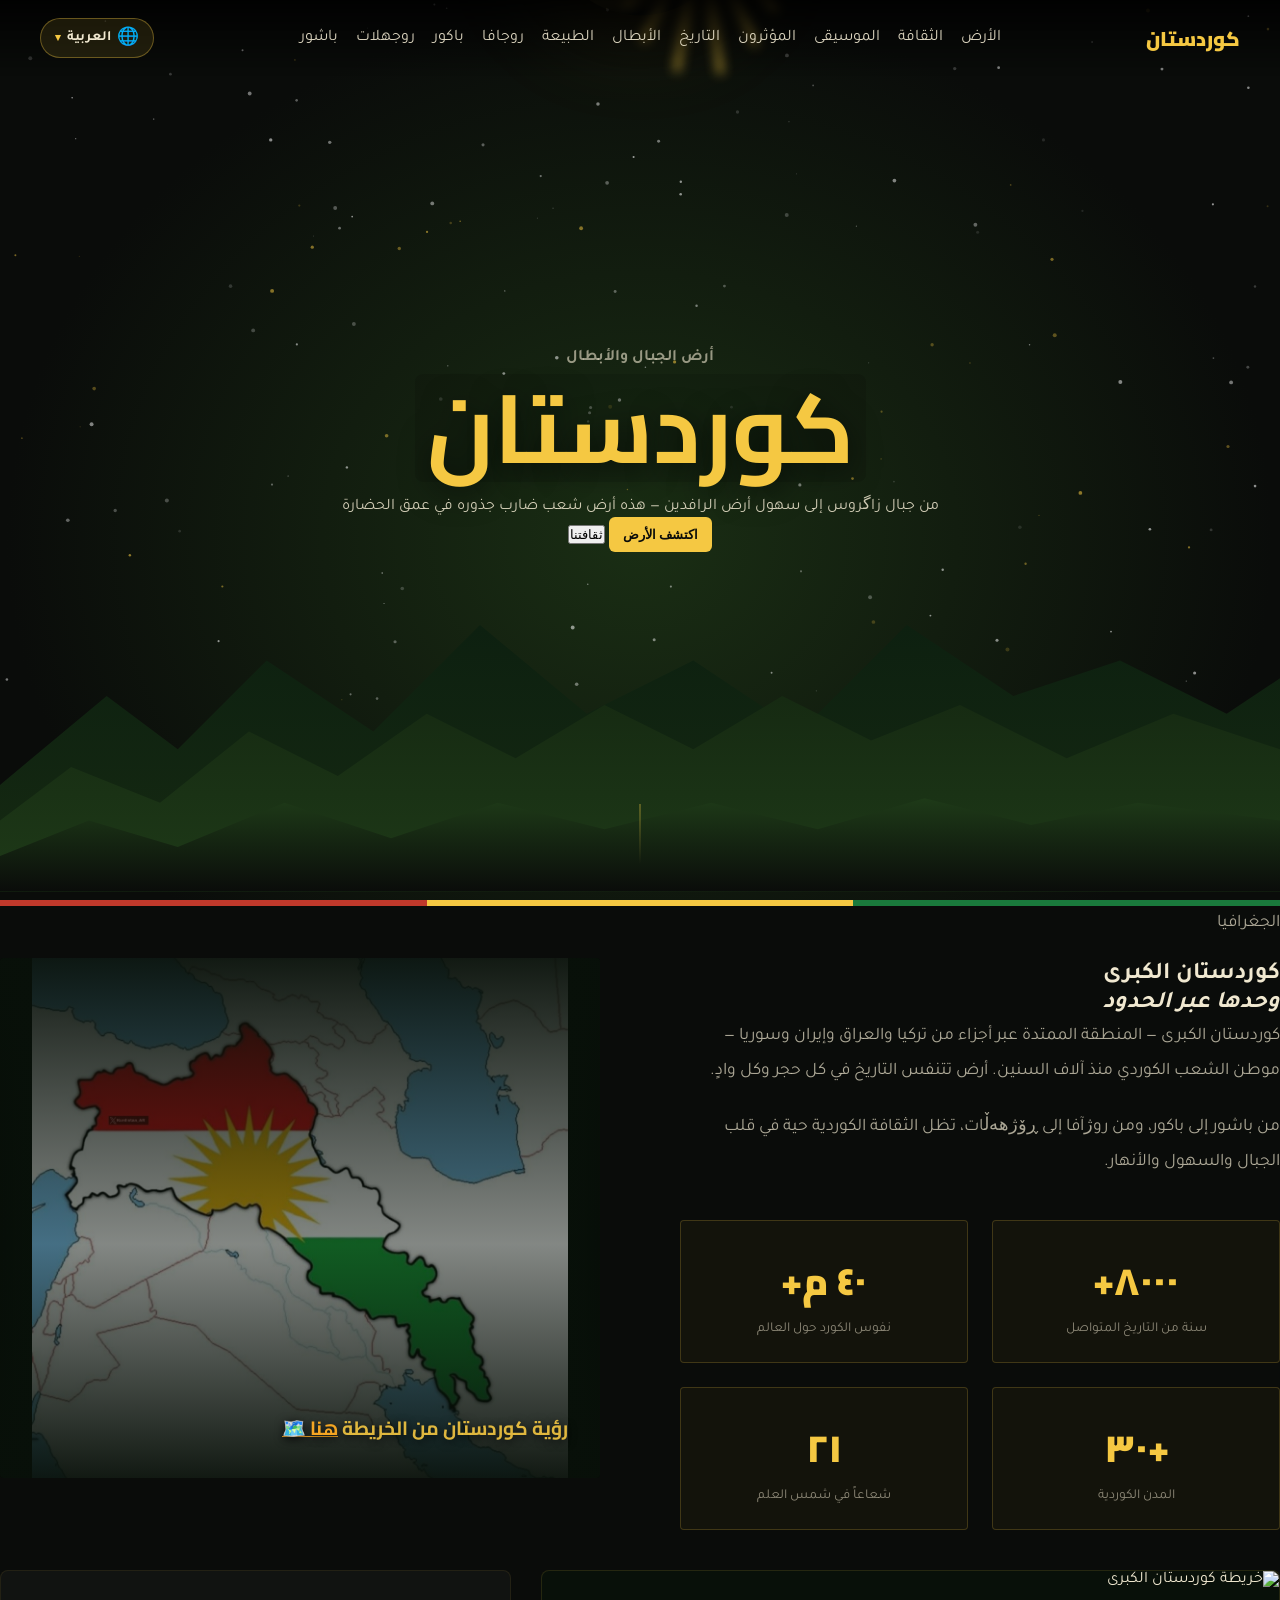
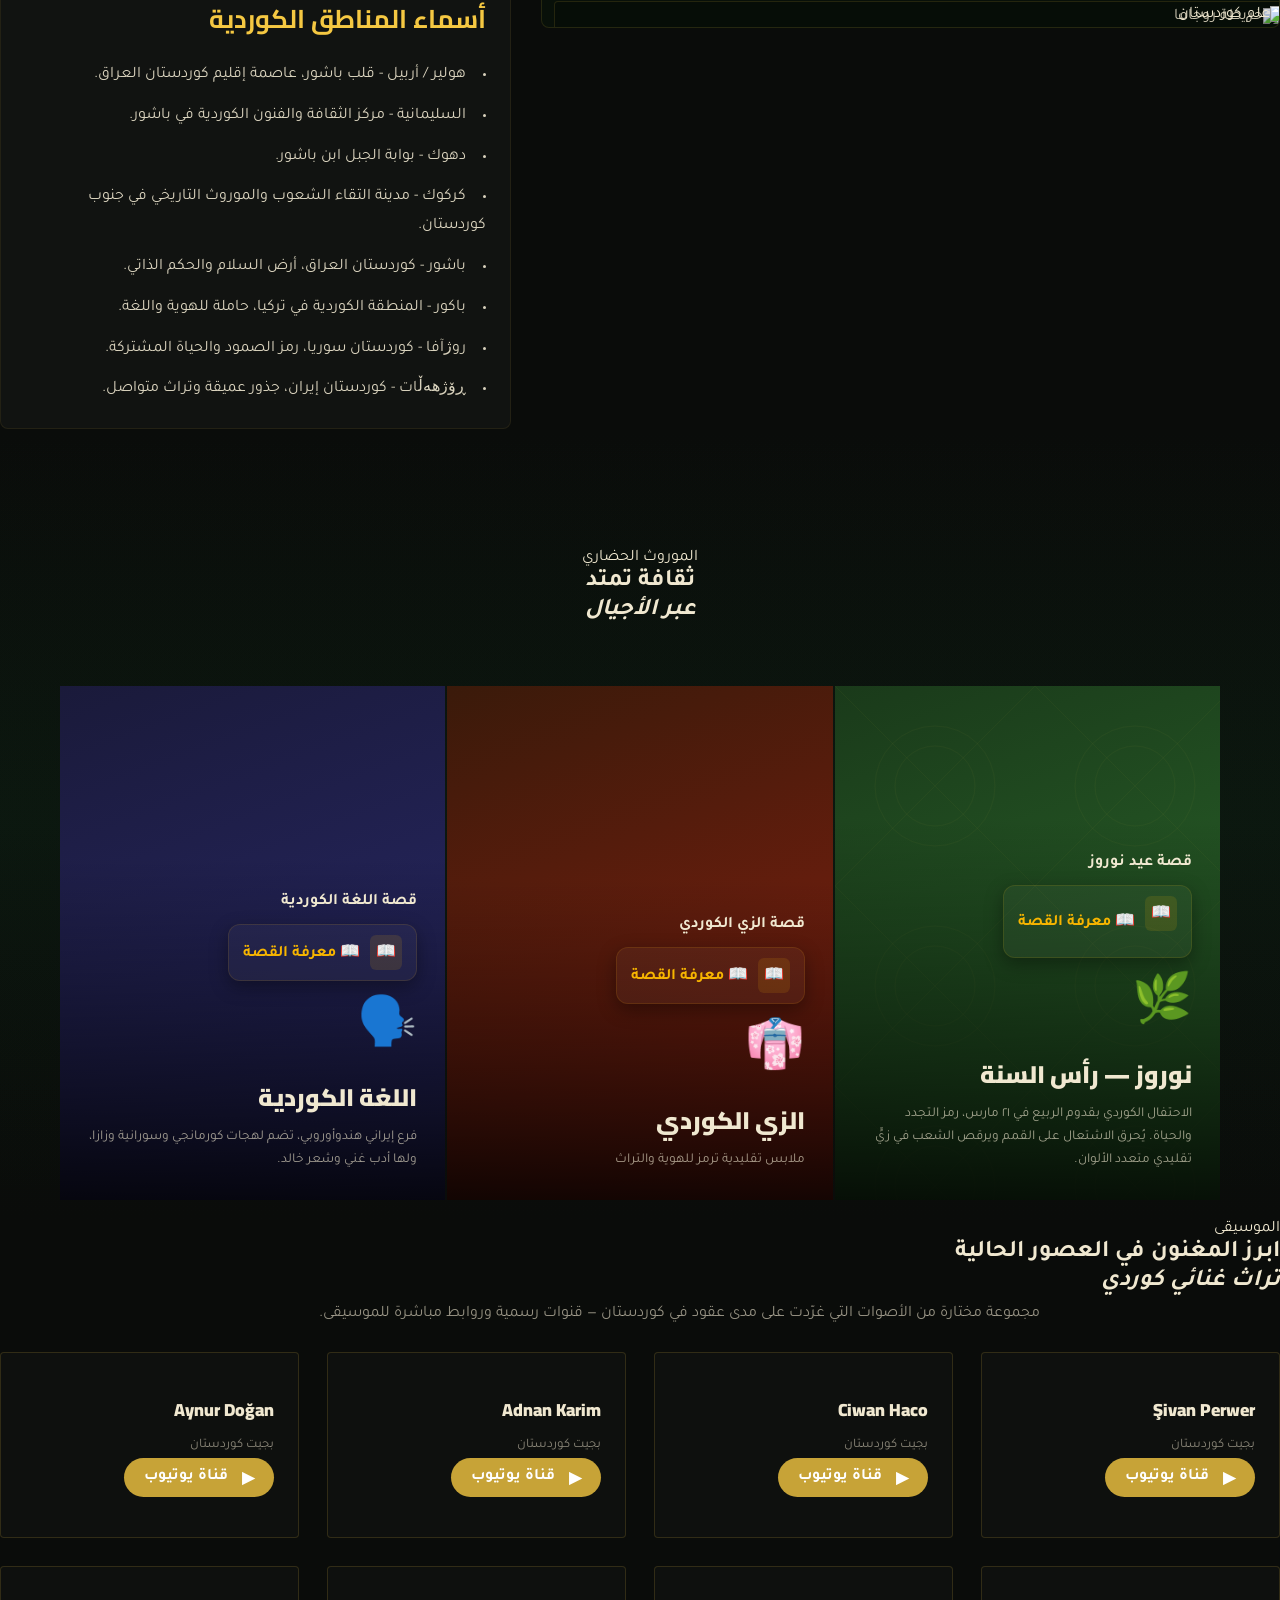
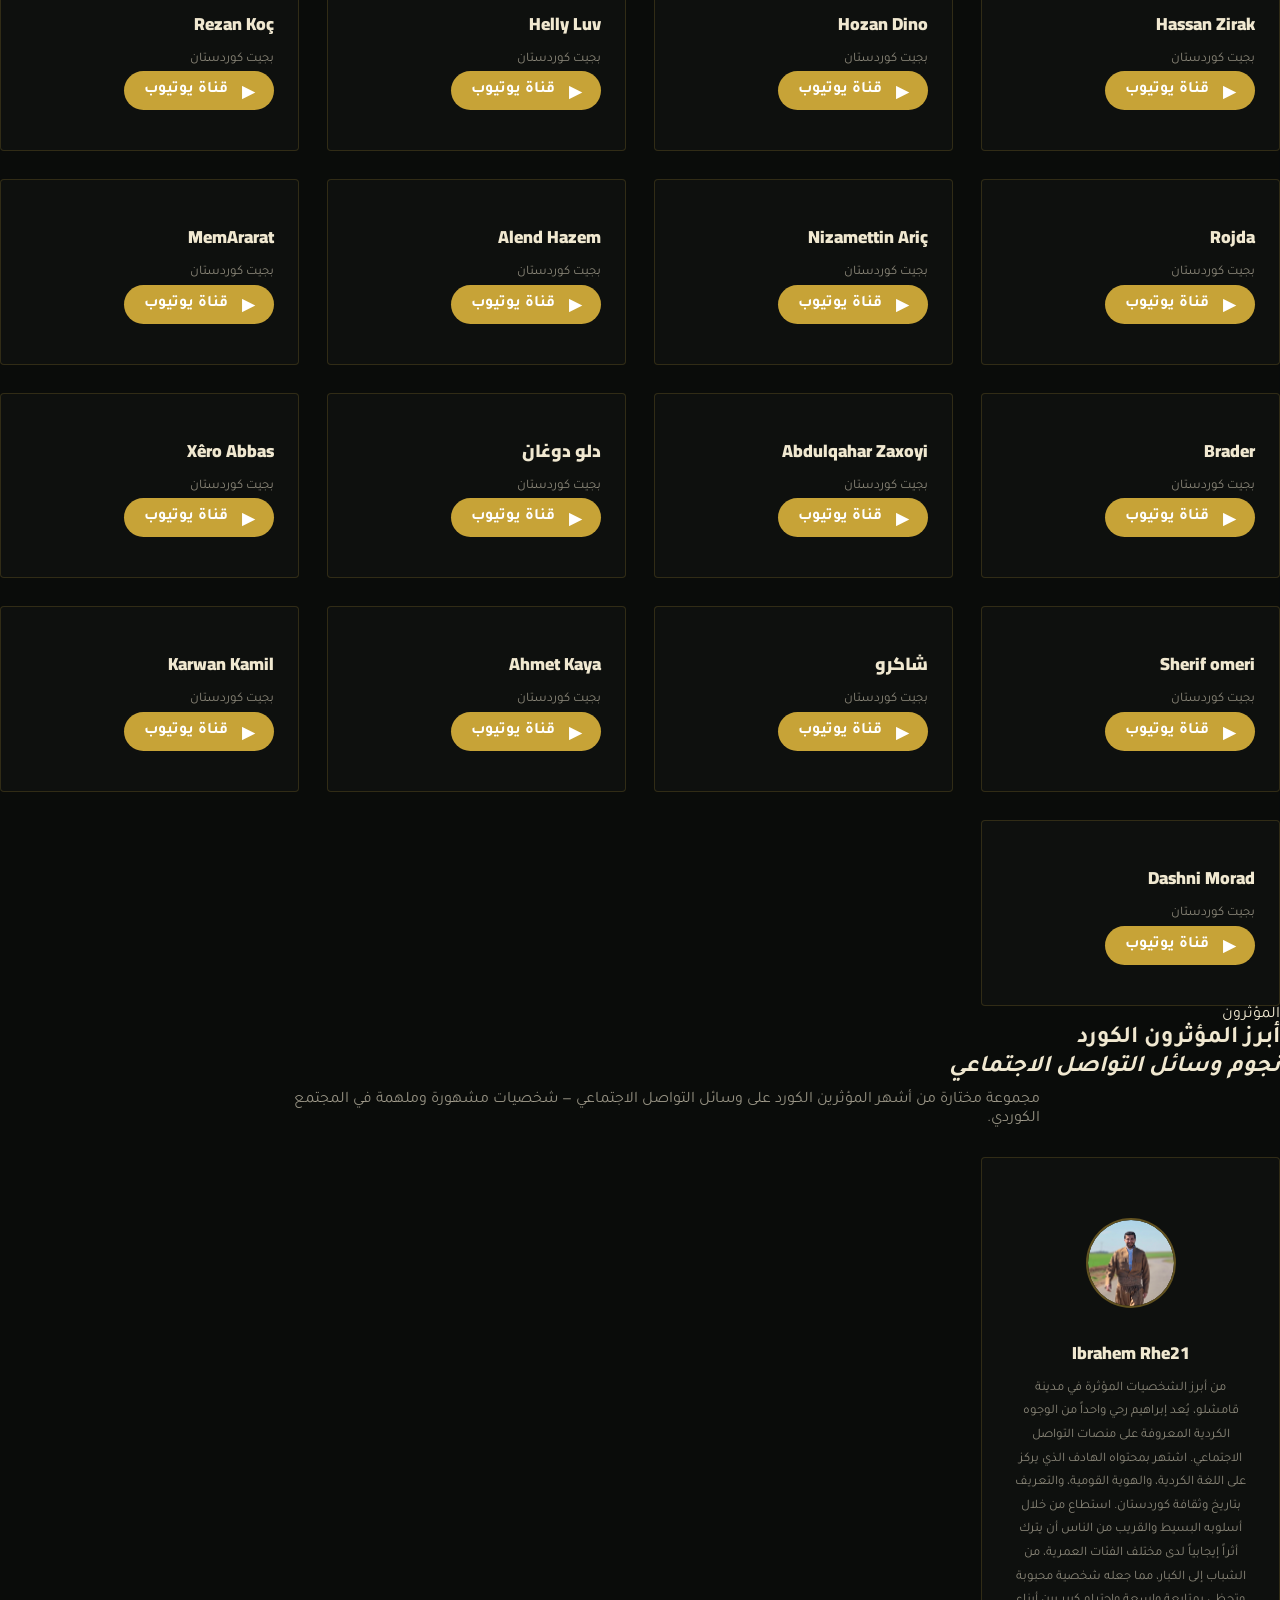
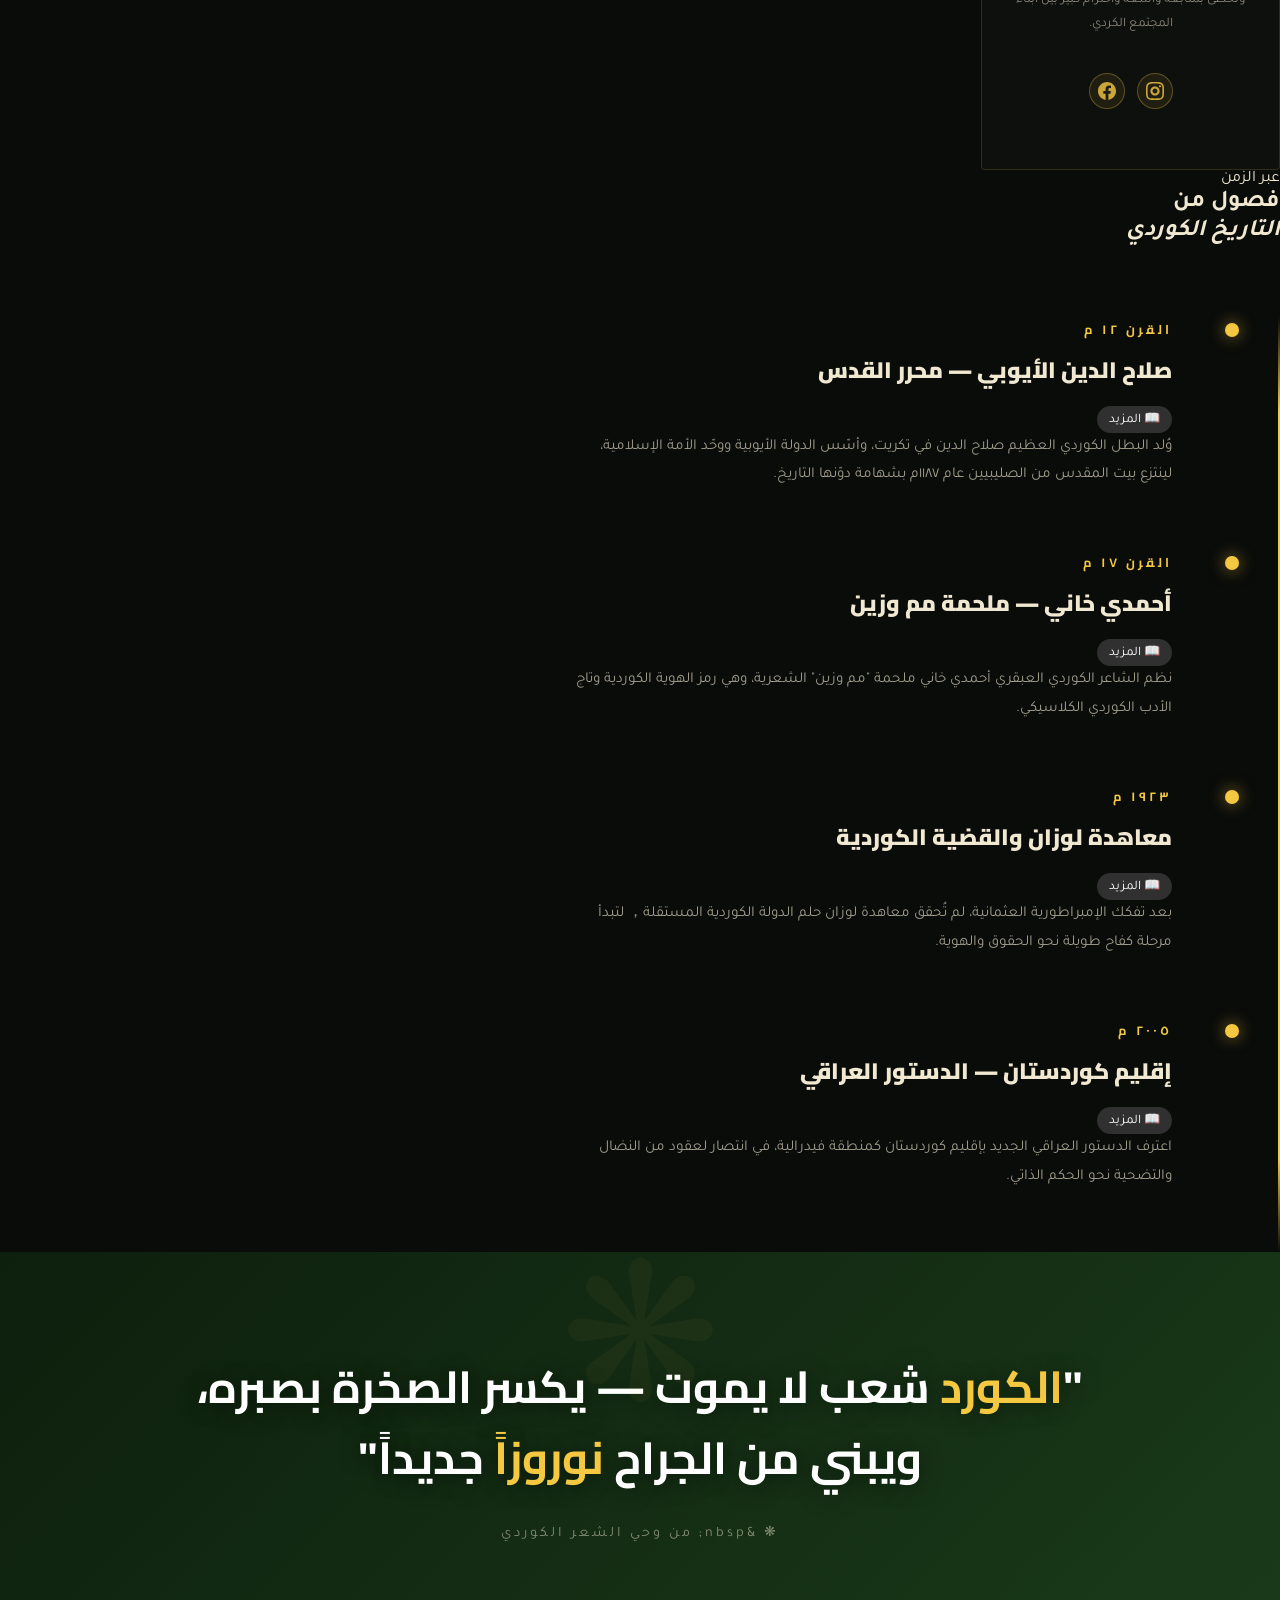
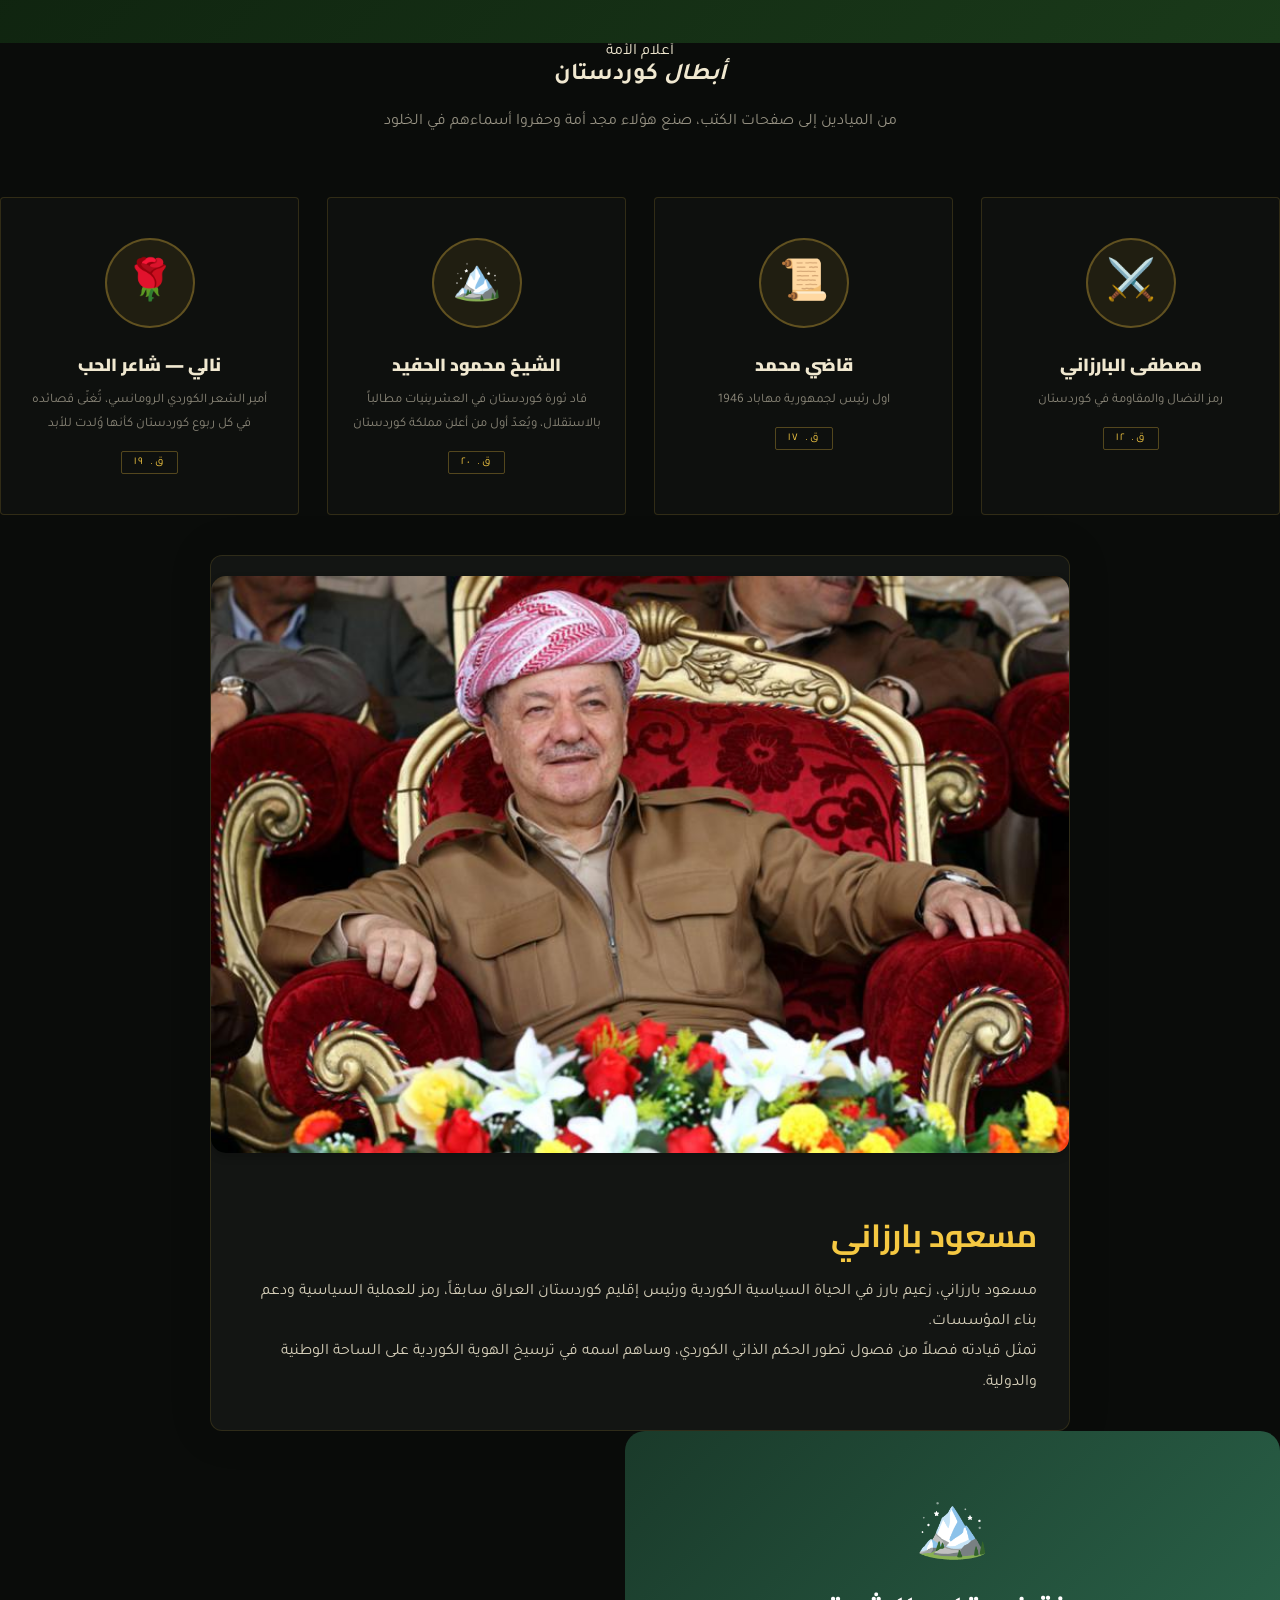
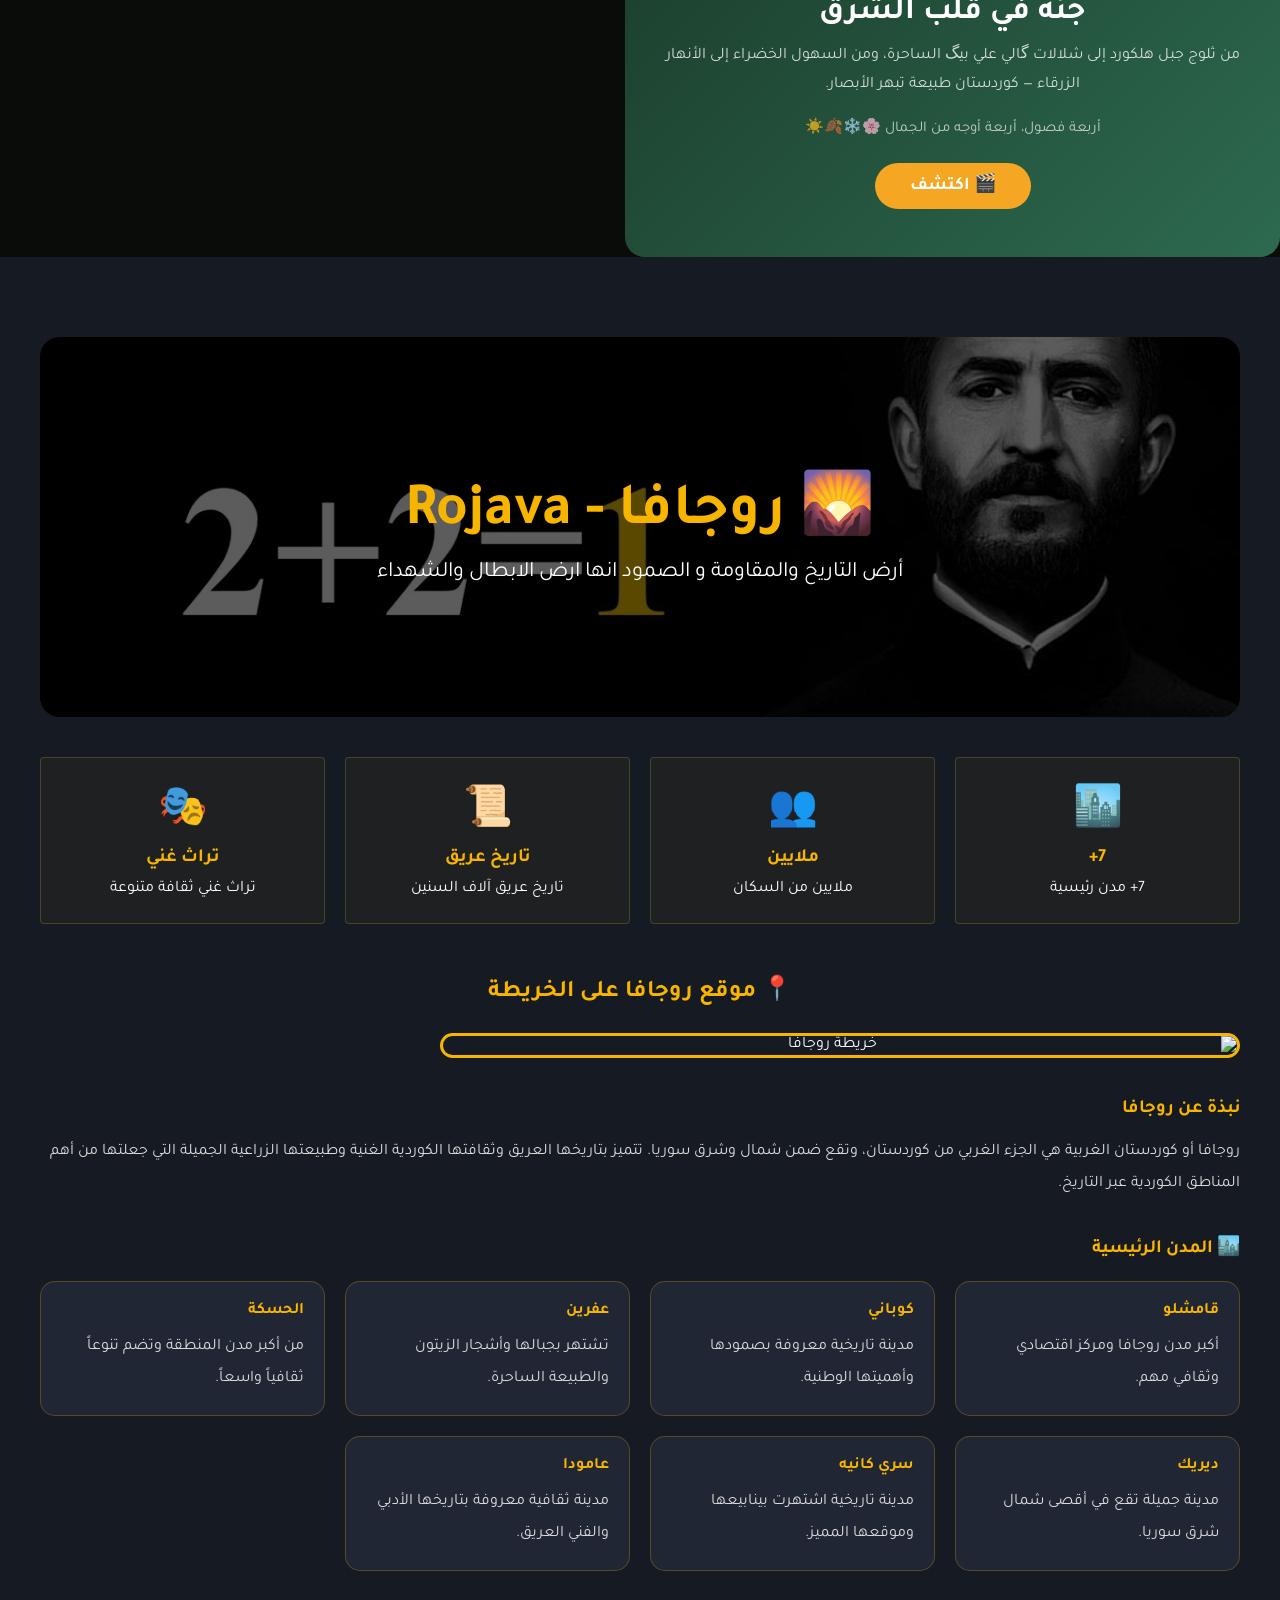
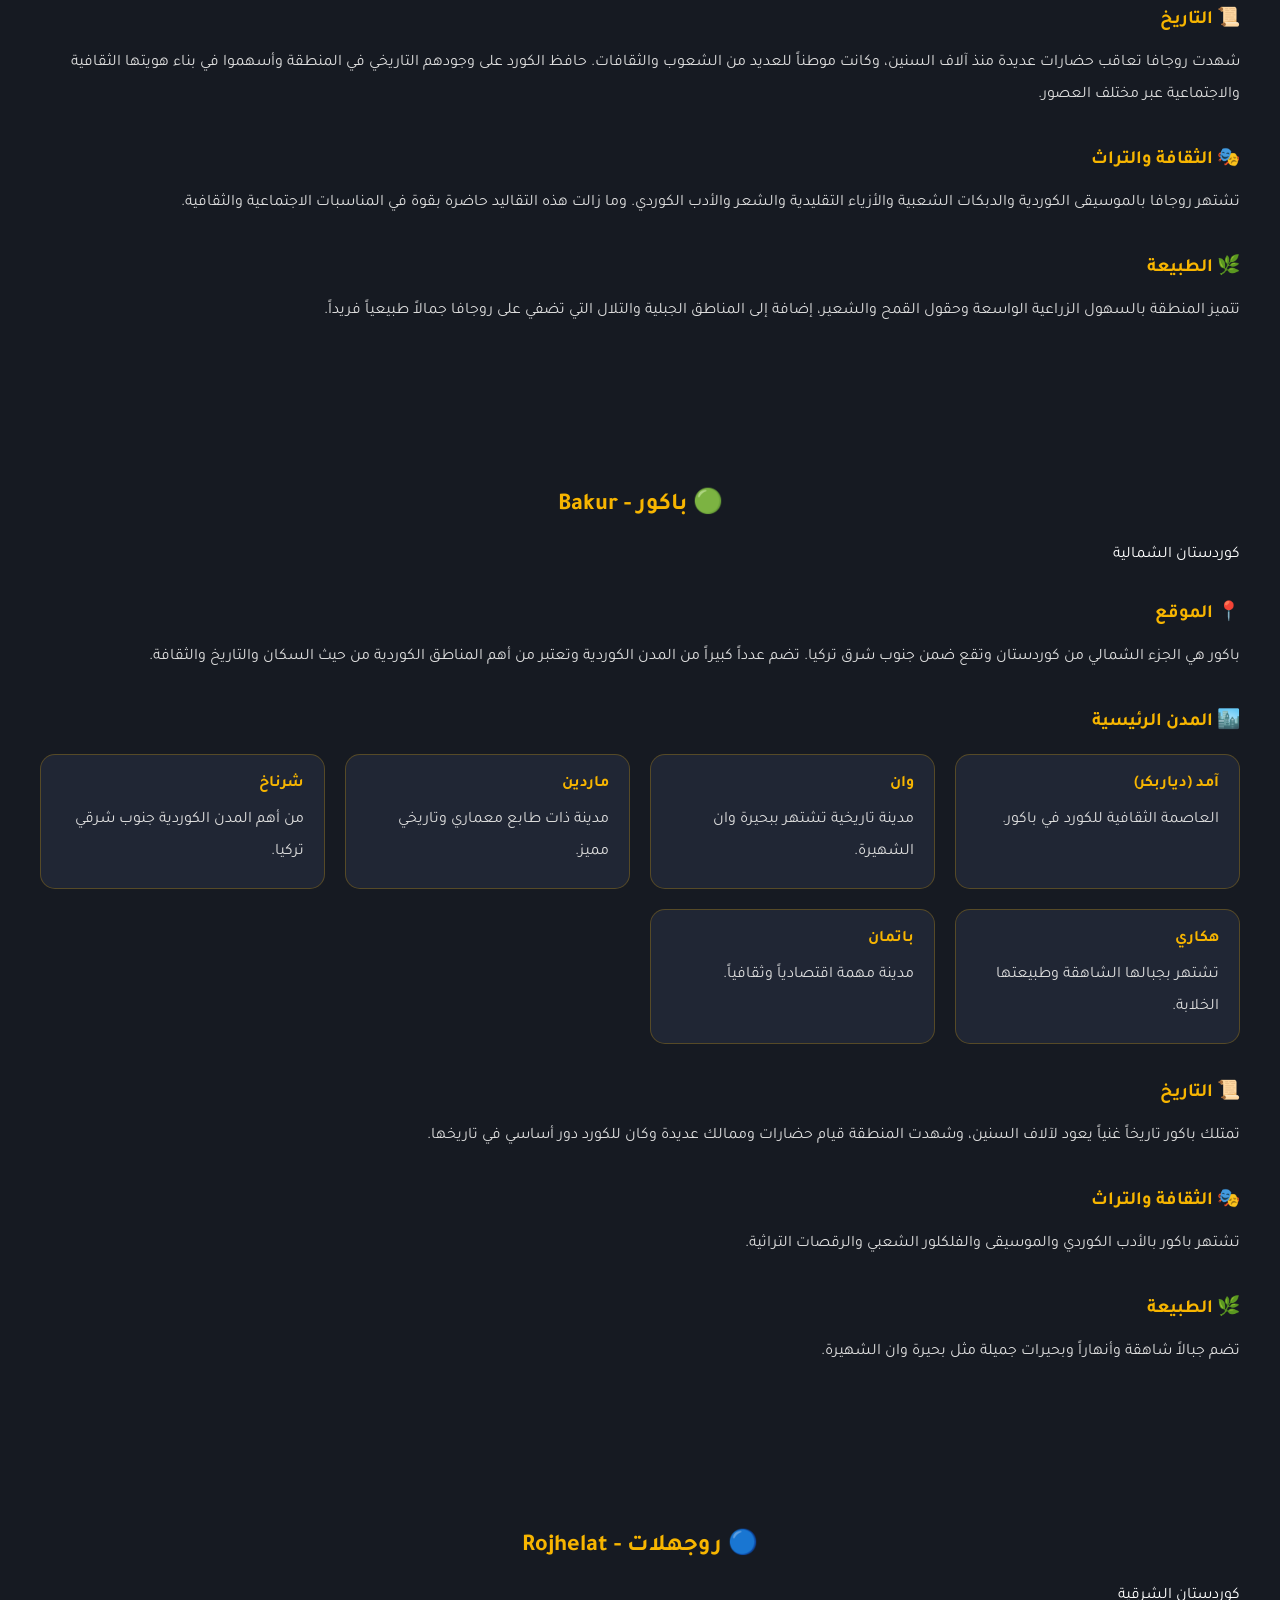
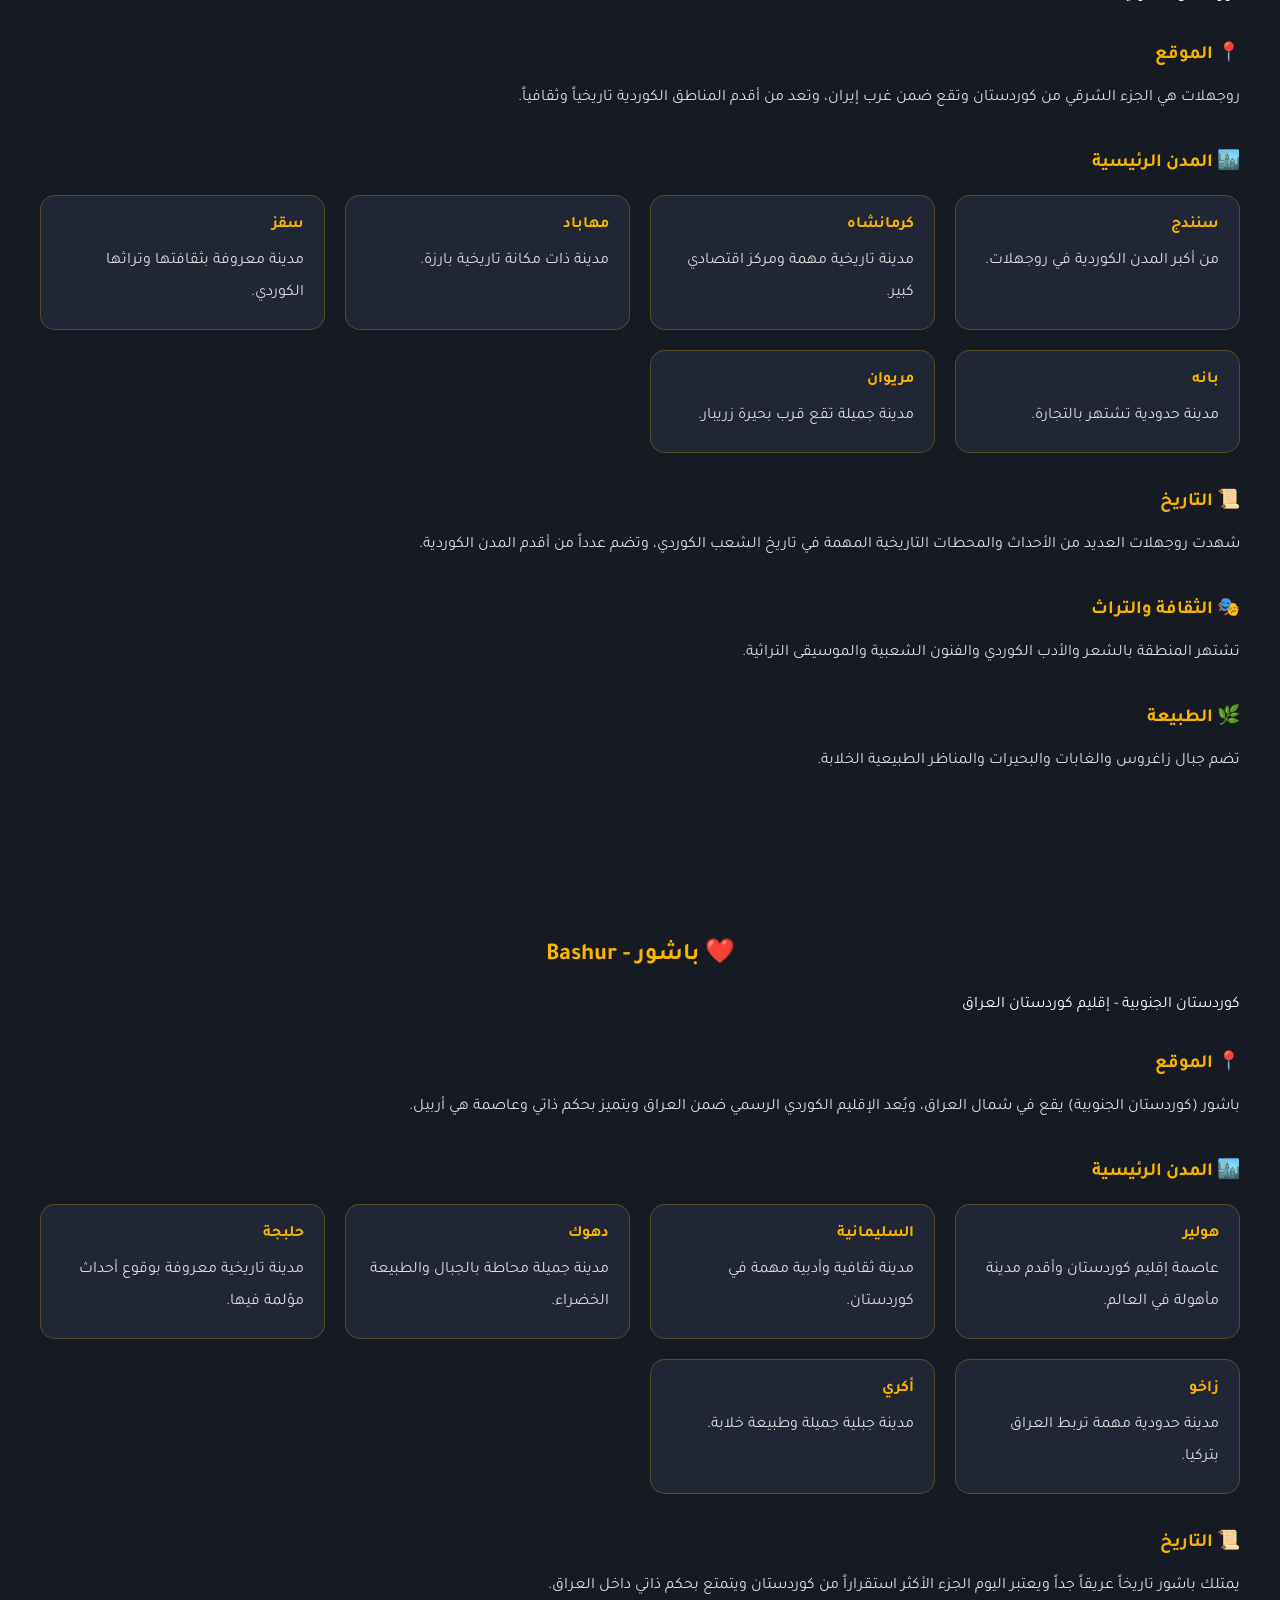
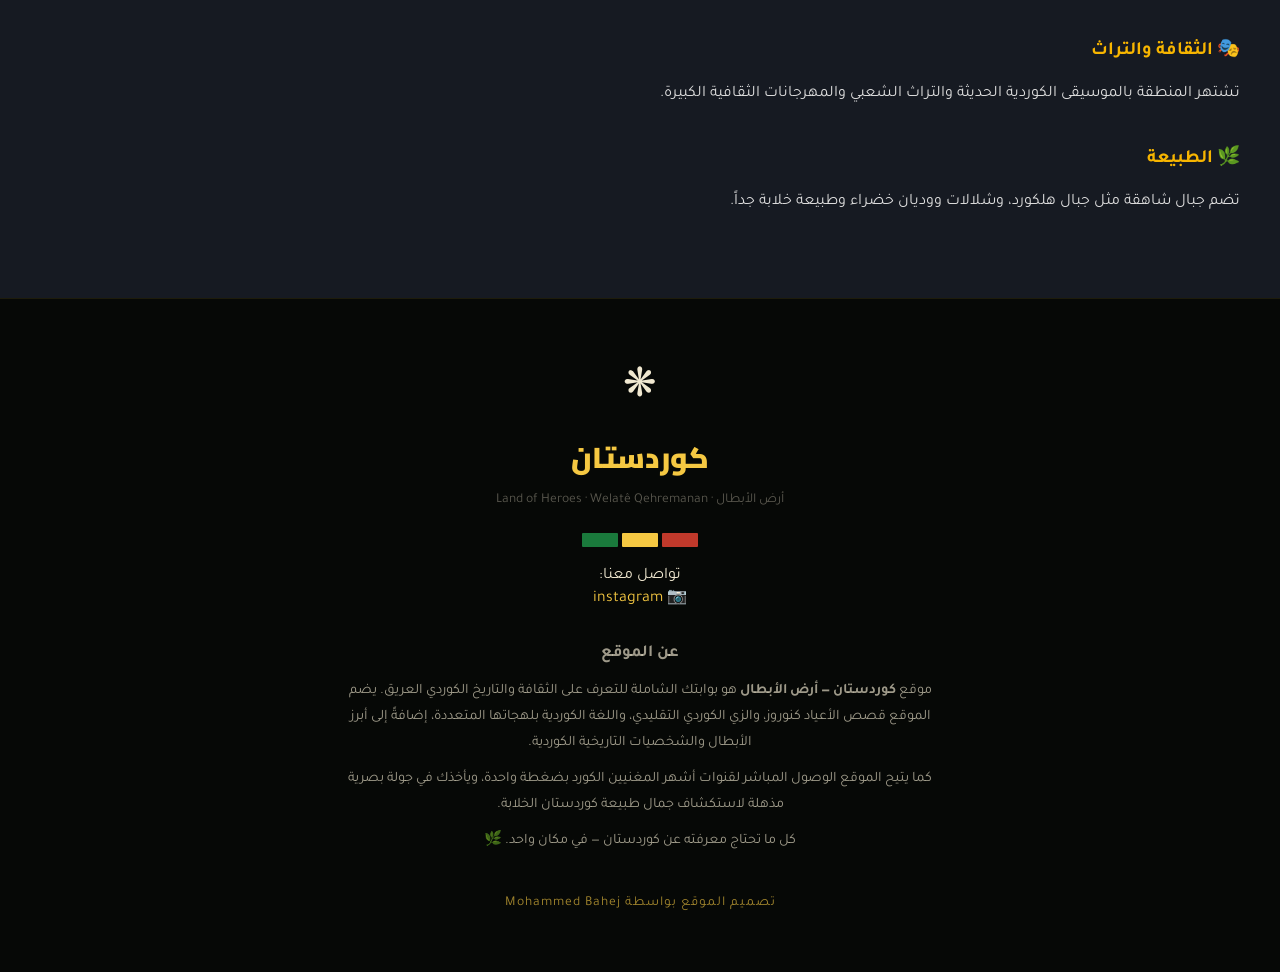
==== index.html @ 7269e611 "Add files via upload" ====
<!DOCTYPE html>
<html lang="ar" dir="rtl">

<head>

    <meta charset="utf-8">
    <meta name="viewport" content="width=device-width,initial-scale=1">
    <meta http-equiv="X-UA-Compatible" content="IE=edge">
    <title> كوردستان - أرض الأبطال | تاريخ وثقافة ولغة كوردية </title>
    <meta name="description"
        content="موقع كوردستان - أرض الأبطال، تعرف على التاريخ الكوردي والثقافة واللغة والأزياء والأماكن السياحية في كوردستان">
    <link rel="preconnect" href="https://fonts.googleapis.com">
    <link rel="preconnect" href="https://fonts.gstatic.com" crossorigin>
    <link
        href="https://fonts.googleapis.com/css2?family=Cairo:wght@400;700;900&family=Tajawal:wght@400;700;900&display=swap"
        rel="stylesheet">
    <link rel="stylesheet" href="css/mohammed.css">

    <style>
        :root {
            --gold: #F5C842;
            --red: #C0392B;
            --green: #1A7A3C;
            --dark: #0A0C0A;
            --cream: #F0E8D0;
        }

        * {
            box-sizing: border-box;
            margin: 0;
            padding: 0
        }

        html {
            scroll-behavior: smooth
        }

        body {
            background: var(--dark);
            color: var(--cream);
            font-family: 'Tajawal', sans-serif
        }

        nav {
            position: fixed;
            top: 0;
            width: 100%;
            z-index: 100;
            display: flex;
            justify-content: space-between;
            align-items: center;
            padding: 18px 40px;
            background: linear-gradient(to bottom, rgba(0, 0, 0, 0.85), transparent);
        }

        .nav-logo {
            font-family: 'Cairo', sans-serif;
            font-weight: 900;
            color: var(--gold);
            font-size: 1.25rem
        }

        .nav-links {
            display: flex;
            gap: 18px;
            list-style: none
        }

        .nav-links a {
            color: rgba(240, 232, 208, 0.9);
            text-decoration: none;
        }

        /* Hero section */
        #hero {
            position: relative;
            height: 100vh;
            display: flex;
            align-items: center;
            justify-content: center;
            overflow: visible;
            background: radial-gradient(ellipse at 50% 60%, #1a2e14 0%, #0A0C0A 70%);
        }

        /* Hero visuals: sun, rays, and title visibility */
        #particles {
            position: absolute;
            inset: 0;
            z-index: 0;
        }

        .mountains {
            position: absolute;
            left: 0;
            right: 0;
            bottom: 0;
            z-index: 1;
            pointer-events: none;
        }

        .sun-wrap {
            position: absolute;
            top: -60px;
            left: 50%;
            transform: translateX(-50%);
            z-index: 4;
            pointer-events: none;
        }

        .sun {
            width: 180px;
            height: 180px;
            border-radius: 50%;
            display: flex;
            align-items: center;
            justify-content: center;
            background: radial-gradient(circle at 30% 30%, rgba(245, 200, 66, 1) 0%, rgba(245, 200, 66, 0.9) 28%, rgba(245, 200, 66, 0.25) 58%, transparent 72%);
            box-shadow: 0 0 120px rgba(245, 200, 66, 0.18), 0 10px 40px rgba(0, 0, 0, 0.45);
            animation: rotate-sun 8s linear infinite;
            transform-origin: center center;
        }

        /* 21 rays: 360 / 21 ≈ 17.142857deg per segment. Narrow bright stripe then transparent slice */
        .sun-rays {
            position: absolute;
            inset: -34%;
            border-radius: 50%;
            filter: blur(6px);
            opacity: 0.95;
            background: repeating-conic-gradient(from 0deg, rgba(245, 200, 66, 0.98) 0deg 2deg, transparent 2deg 17.142857deg);
        }

        .sun-core {
            width: 58%;
            height: 58%;
            border-radius: 50%;
            background: var(--gold);
            box-shadow: 0 0 30px rgba(245, 200, 66, 0.6) inset;
        }

        .hero-text {
            position: relative;
            z-index: 5;
            text-align: center;
            max-width: 920px;
            padding: 24px;
        }

        .hero-eyebrow {
            color: rgba(240, 232, 208, 0.6);
            font-weight: 700;
            margin-bottom: 6px;
        }

        .hero-title {
            font-family: 'Cairo', sans-serif;
            font-size: clamp(2.4rem, 8vw, 6rem);
            color: var(--gold);
            margin: 6px 0;
            line-height: 1;
            text-shadow: 0 6px 30px rgba(0, 0, 0, 0.6);
        }

        .hero-title span {
            display: inline-block;
            padding: 6px 12px;
            background: rgba(0, 0, 0, 0.12);
            border-radius: 8px;
        }

        .hero-sub {
            color: rgba(240, 232, 208, 0.85);
            max-width: 780px;
            margin: 12px auto 0;
        }

        @keyframes rotate-sun {
            from {
                transform: rotate(0deg);
            }

            to {
                transform: rotate(360deg);
            }
        }

        @media(max-width:860px) {
            #nature {
                grid-template-columns: 1fr
            }

            .nature-tiles {
                grid-template-columns: 1fr 1fr
            }
        }

        @keyframes fadeUp {
            from {
                opacity: 0;
                transform: translateY(28px);
            }

            to {
                opacity: 1;
                transform: translateY(0);
            }
        }

        /* Scroll indicator */
        .scroll-hint {
            position: absolute;
            bottom: 36px;
            left: 50%;
            transform: translateX(-50%);
            z-index: 5;
            display: flex;
            flex-direction: column;
            align-items: center;
            gap: 8px;
            color: rgba(240, 232, 208, 0.4);
            font-size: 0.75rem;
            letter-spacing: 3px;
        }

        .scroll-hint span {
            display: block;
            width: 1px;
            height: 60px;
            background: linear-gradient(to bottom, rgba(245, 200, 66, 0.6), transparent);
            animation: scrollLine 1.8s ease-in-out infinite;
        }

        @keyframes scrollLine {
            0% {
                transform: scaleY(0);
                transform-origin: top;
            }

            50% {
                transform: scaleY(1);
                transform-origin: top;
            }

            51% {
                transform: scaleY(1);
                transform-origin: bottom;
            }

            100% {
                transform: scaleY(0);
                transform-origin: bottom;
            }
        }

        /* ─── FLAG STRIPE ─── */
        .flag-stripe {
            height: 6px;
            background: linear-gradient(to right, var(--red) 33.33%, var(--gold) 33.33% 66.66%, var(--green) 66.66%);
        }

        /* ─── SECTION BASE ─── */

        /* history block was duplicated here inside CSS by mistake - removed */

        .yt-icon {
            width: 18px;
            height: 18px;
            display: inline-block
        }

        /* ─── LAND SECTION ─── */
        #land {
            display: grid;
            grid-template-columns: 1fr 1fr;
            gap: 80px;
            align-items: center;
        }

        .land-text p {
            color: rgba(240, 232, 208, 0.7);
            font-size: 1.1rem;
            line-height: 2;
            margin-bottom: 20px;
        }

        .land-stats {
            display: grid;
            grid-template-columns: 1fr 1fr;
            gap: 24px;
            margin-top: 40px;
        }

        .stat-box {
            border: 1px solid rgba(245, 200, 66, 0.2);
            padding: 24px;
            border-radius: 4px;
            background: rgba(245, 200, 66, 0.04);
            transition: border-color 0.3s, background 0.3s;
        }

        .stat-box:hover {
            border-color: rgba(245, 200, 66, 0.5);
            background: rgba(245, 200, 66, 0.08);
        }

        .stat-num {
            font-family: 'Cairo', sans-serif;
            font-size: 2.4rem;
            font-weight: 900;
            color: var(--gold);
        }

        .stat-desc {
            font-size: 0.85rem;
            color: rgba(240, 232, 208, 0.55);
            margin-top: 4px;
        }

        .land-visual {
            position: relative;
            height: 520px;
            border-radius: 4px;
            overflow: hidden;
            background: #081009;
            box-shadow: inset 0 0 40px rgba(0, 0, 0, 0.5);
        }

        .land-visual::before {
            content: '';
            position: absolute;
            inset: 0;
            background: linear-gradient(180deg, rgba(8, 16, 9, 0.96), rgba(8, 16, 9, 0.5) 55%, rgba(8, 16, 9, 0.96)),
                url("images/new-map.jpg") center/contain no-repeat;
        }

        .land-overlay-text {
            position: absolute;
            bottom: 32px;
            right: 32px;
            font-family: 'Cairo', sans-serif;
            font-size: 1.2rem;
            font-weight: 700;
            color: rgba(245, 200, 66, 0.9);
            text-shadow: 0 2px 10px rgba(0, 0, 0, 0.8);
        }

        .map-content {
            display: grid;
            grid-template-columns: 1.3fr 0.9fr;
            gap: 30px;
            align-items: start;
            margin-top: 40px;
        }

        .map-panel {
            border-radius: 8px;
            overflow: hidden;
            border: 1px solid rgba(245, 200, 66, 0.12);
            background: #081009;
            position: relative;
        }

        .map-panel img {
            width: 100%;
            display: block;
        }

        .map-info {
            padding: 24px;
            background: rgba(255, 255, 255, 0.03);
            border-radius: 8px;
            border: 1px solid rgba(245, 200, 66, 0.08);
        }

        .map-info h3 {
            font-family: 'Cairo', sans-serif;
            font-size: 1.6rem;
            color: var(--gold);
            margin-bottom: 18px;
        }

        .map-info ul {
            list-style: inside disc;
            margin: 0;
            padding: 0;
            display: grid;
            gap: 12px;
        }

        .map-info li {
            color: rgba(240, 232, 208, 0.9);
            line-height: 1.8;
            font-size: 1rem;
        }

        .map-gallery img+img {
            margin-top: 18px;
        }

        .leader-card {
            margin: 40px auto 0;
            max-width: 860px;
            border-radius: 12px;
            overflow: hidden;
            background: rgba(255, 255, 255, 0.04);
            border: 1px solid rgba(245, 200, 66, 0.12);
            box-shadow: 0 0 40px rgba(0, 0, 0, 0.18);
            padding: 0;
            /* override section padding */
        }

        .leader-card img {
            width: 100%;
            display: block;
        }

        .leader-content {
            padding: 32px;
        }

        .leader-content h3 {
            font-family: 'Cairo', sans-serif;
            font-size: 2rem;
            color: var(--gold);
            margin-bottom: 12px;
        }

        .leader-content p {
            color: rgba(240, 232, 208, 0.88);
            line-height: 1.9;
            font-size: 1rem;
        }

        /* Footer visuals */
        .footer-sun {
            font-size: 2.5rem;
            margin-bottom: 16px;
            display: inline-block;
        }

        .footer-credit {
            color: rgba(245, 200, 66, 0.75);
            font-size: 0.95rem;
            margin-top: 18px;
            letter-spacing: 1px;
        }

        /* Primary button used in hero */
        .btn-primary {
            padding: 10px 14px;
            background: var(--gold);
            color: var(--dark);
            border: none;
            border-radius: 6px;
            font-weight: 700;
            cursor: pointer;
        }

        /* keyframes */
        @keyframes spin {
            from {
                transform: rotate(0deg);
            }

            to {
                transform: rotate(360deg);
            }
        }

        .map-flag {
            position: absolute;
            top: 12px;
            left: 12px;
            width: 86px;
            height: auto;
            border: 1px solid rgba(245, 200, 66, 0.12);
            background: rgba(0, 0, 0, 0.15);
            border-radius: 4px;
            padding: 4px;
        }

        /* ─── CULTURE SECTION ─── */
        #culture {
            background: linear-gradient(180deg, transparent, rgba(26, 122, 60, 0.06) 50%, transparent);
        }

        #culture .inner {
            max-width: 1280px;
        }

        .culture-grid {
            display: grid;
            grid-template-columns: repeat(3, 1fr);
            gap: 2px;
            margin-top: 60px;
        }

        .culture-card {
            position: relative;
            overflow: hidden;
            aspect-ratio: 3/4;
            background: #111;
            cursor: pointer;
        }

        .culture-card-bg {
            position: absolute;
            inset: 0;
            transition: transform 0.6s ease;
        }

        .culture-card:hover .culture-card-bg {
            transform: scale(1.07);
        }

        .c1 .culture-card-bg {
            background: linear-gradient(160deg, #1a3a1a, #2d6e2d);
        }

        .c2 .culture-card-bg {
            background: linear-gradient(160deg, #3a1a0a, #8B2010);
        }

        .c3 .culture-card-bg {
            background: linear-gradient(160deg, #1a1a3a, #2a2a6e);
        }

        /* pattern overlays */
        .c1 .culture-card-bg::after {
            content: '';
            position: absolute;
            inset: 0;
            background: url("data:image/svg+xml,%3Csvg xmlns='http://www.w3.org/2000/svg' width='200' height='200'%3E%3Cg fill='none' stroke='rgba(245,200,66,0.08)' stroke-width='1'%3E%3Cpath d='M0 0 L100 100 L200 0' /%3E%3Cpath d='M0 200 L100 100 L200 200' /%3E%3Ccircle cx='100' cy='100' r='60' /%3E%3Ccircle cx='100' cy='100' r='40' /%3E%3C/g%3E%3C/svg%3E") repeat;
            opacity: 0.5;
        }

        .culture-info {
            position: absolute;
            bottom: 0;
            left: 0;
            right: 0;
            padding: 36px 28px 28px;
            background: linear-gradient(to top, rgba(0, 0, 0, 0.85) 0%, transparent);
            z-index: 2;
        }

        .culture-info h3 {
            font-family: 'Cairo', sans-serif;
            font-size: 1.5rem;
            font-weight: 900;
            margin-bottom: 6px;
        }

        .culture-info p {
            font-size: 0.85rem;
            color: rgba(240, 232, 208, 0.65);
            line-height: 1.7;
        }

        .culture-icon {
            font-size: 3rem;
            margin-bottom: 16px;
            display: block;
        }

        /* center card bigger */
        .culture-card.featured {
            grid-row: span 1;
        }

        /* ─── HISTORY TIMELINE ─── */
        #history {
            position: relative;
        }

        .timeline {
            position: relative;
            margin-top: 70px;
            padding-right: 48px;
        }

        .timeline::before {
            content: '';
            position: absolute;
            right: 0;
            top: 0;
            bottom: 0;
            width: 2px;
            background: linear-gradient(to bottom, transparent, var(--gold) 10%, var(--gold) 90%, transparent);
        }

        .t-event {
            position: relative;
            padding: 0 60px 60px 0;
            opacity: 1;
            transform: none;
            transition: opacity 0.6s, transform 0.6s;
        }

        body.js .t-event {
            opacity: 0;
            transform: translateX(30px);
        }

        .t-event.visible {
            opacity: 1;
            transform: translateX(0);
        }

        .t-dot {
            position: absolute;
            right: -7px;
            top: 6px;
            width: 14px;
            height: 14px;
            border-radius: 50%;
            background: var(--gold);
            box-shadow: 0 0 16px rgba(245, 200, 66, 0.6);
        }

        .t-year {
            font-family: 'Cairo', sans-serif;
            font-size: 0.8rem;
            font-weight: 700;
            letter-spacing: 3px;
            color: var(--gold);
            margin-bottom: 8px;
        }

        .t-title {
            font-family: 'Cairo', sans-serif;
            font-size: 1.4rem;
            font-weight: 900;
            margin-bottom: 10px;
        }

        .t-desc {
            color: rgba(240, 232, 208, 0.65);
            line-height: 1.9;
            font-size: 0.95rem;
            max-width: 600px;
        }

        /* ─── HEROES SECTION ─── */
        #heroes {
            text-align: center;
        }

        #heroes .section-title {
            margin-bottom: 16px;
        }

        #heroes .section-intro {
            color: rgba(240, 232, 208, 0.6);
            max-width: 600px;
            margin: 0 auto 60px;
            line-height: 1.9;
        }

        .heroes-grid {
            display: grid;
            grid-template-columns: repeat(4, 1fr);
            gap: 28px;
        }

        .hero-card {
            border: 1px solid rgba(245, 200, 66, 0.15);
            padding: 40px 24px;
            border-radius: 4px;
            background: rgba(255, 255, 255, 0.02);
            transition: border-color 0.3s, transform 0.3s, background 0.3s;
            cursor: default;
        }

        .hero-card:hover {
            border-color: rgba(245, 200, 66, 0.45);
            transform: translateY(-6px);
            background: rgba(245, 200, 66, 0.05);
        }

        .hero-avatar {
            width: 90px;
            height: 90px;
            border-radius: 50%;
            margin: 0 auto 20px;
            display: flex;
            align-items: center;
            justify-content: center;
            font-size: 2.5rem;
            border: 2px solid rgba(245, 200, 66, 0.3);
            background: rgba(245, 200, 66, 0.08);
        }

        .hero-avatar img {
            width: 100%;
            height: 100%;
            object-fit: cover;
            border-radius: 50%;
            display: block;
        }

        .hero-card h3 {
            font-family: 'Cairo', sans-serif;
            font-size: 1.1rem;
            font-weight: 900;
            margin-bottom: 8px;
        }

        .hero-card p {
            font-size: 0.82rem;
            color: rgba(240, 232, 208, 0.55);
            line-height: 1.8;
        }

        .hero-era {
            display: inline-block;
            margin-top: 14px;
            padding: 4px 12px;
            border-radius: 2px;
            font-size: 0.72rem;
            letter-spacing: 2px;
            color: var(--gold);
            border: 1px solid rgba(245, 200, 66, 0.3);
        }

        /* ─── QUOTE BLOCK ─── */
        #quote {
            width: 100%;
            margin: 0;
            background: linear-gradient(135deg, #0d1f0d 0%, #1a3a1a 100%);
            position: relative;
            overflow: hidden;
            padding: 100px 60px;
            text-align: center;
        }

        #quote::before {
            content: '❋';
            position: absolute;
            top: -30px;
            left: 50%;
            transform: translateX(-50%);
            font-size: 12rem;
            color: rgba(245, 200, 66, 0.04);
            pointer-events: none;
        }

        .quote-text {
            font-family: 'Cairo', sans-serif;
            font-size: clamp(1.6rem, 3.5vw, 3rem);
            font-weight: 700;
            line-height: 1.6;
            color: #fff;
            max-width: 900px;
            margin: 0 auto;
            text-shadow: 0 2px 20px rgba(0, 0, 0, 0.5);
        }

        .quote-text em {
            font-style: normal;
            color: var(--gold);
        }

        .quote-author {
            margin-top: 28px;
            color: rgba(240, 232, 208, 0.5);
            font-size: 0.9rem;
            letter-spacing: 3px;
        }

        /* ─── NATURE ─── */
        #nature {
            display: grid;
            grid-template-columns: 1.2fr 1fr;
            gap: 80px;
            align-items: center;
        }

        .nature-tiles {
            display: grid;
            grid-template-columns: 1fr 1fr;
            gap: 12px;
        }

        .nature-tile {
            aspect-ratio: 1;
            border-radius: 3px;
            overflow: hidden;
            position: relative;
            transition: transform 0.3s;
        }

        .nature-tile:hover {
            transform: scale(1.03);
        }

        .n1 {
            background: linear-gradient(135deg, #0d3a0d, #1a5e1a);
        }

        .n2 {
            background: linear-gradient(135deg, #0a2030, #1a5070);
        }

        .n3 {
            background: linear-gradient(135deg, #2a1a0a, #5a3010);
        }

        .n4 {
            background: linear-gradient(135deg, #0a1a0d, #204030);
        }

        .nature-tile-label {
            position: absolute;
            bottom: 0;
            left: 0;
            right: 0;
            padding: 16px;
            background: linear-gradient(to top, rgba(0, 0, 0, 0.8), transparent);
            font-family: 'Cairo', sans-serif;
            font-weight: 700;
            font-size: 0.9rem;
            color: rgba(240, 232, 208, 0.9);
        }

        .nature-tile-icon {
            font-size: 3rem;
            position: absolute;
            top: 50%;
            left: 50%;
            transform: translate(-50%, -60%);
            opacity: 0.5;
        }

        /* ─── FOOTER ─── */
        footer {
            width: 100%;
            margin: 0;
            background: #060806;
            padding: 60px;
            text-align: center;
            border-top: 1px solid rgba(245, 200, 66, 0.1);
        }

        .footer-sun {
            font-size: 2.5rem;
            margin-bottom: 16px;
            animation: spin 20s linear infinite;
            display: inline-block;
        }

        .footer-name {
            font-family: 'Cairo', sans-serif;
            font-size: 1.8rem;
            font-weight: 900;
            color: var(--gold);
            margin-bottom: 8px;
        }

        .footer-sub {
            color: rgba(240, 232, 208, 0.35);
            font-size: 0.85rem;
        }

        .footer-credit {
            color: rgba(245, 200, 66, 0.75);
            font-size: 0.95rem;
            margin-top: 18px;
            letter-spacing: 1px;
        }

        .flag-footer {
            display: flex;
            justify-content: center;
            gap: 4px;
            margin-top: 24px;
        }

        .flag-block {
            width: 36px;
            height: 14px;
            border-radius: 1px;
        }

        /* ─── SCROLL REVEAL ─── */
        .reveal {
            opacity: 1;
            transform: none;
            transition: opacity 0.7s, transform 0.7s;
        }

        body.js .reveal {
            opacity: 0;
            transform: translateY(40px);
        }

        body.js .reveal.visible {
            opacity: 1;
            transform: none;
        }

        /* Hamburger Button styles */
        .nav-toggle {
            display: none;
            background: transparent;
            border: none;
            cursor: pointer;
            padding: 10px;
            z-index: 110;
        }

        .nav-toggle .hamburger {
            display: block;
            width: 24px;
            height: 2px;
            background: var(--gold);
            position: relative;
            transition: background 0.3s;
        }

        .nav-toggle .hamburger::before,
        .nav-toggle .hamburger::after {
            content: '';
            position: absolute;
            width: 24px;
            height: 2px;
            background: var(--gold);
            transition: transform 0.3s;
        }

        .nav-toggle .hamburger::before {
            top: -8px;
        }

        .nav-toggle .hamburger::after {
            bottom: -8px;
        }

        /* Open State classes */
        .nav-toggle.open .hamburger {
            background: transparent;
        }

        .nav-toggle.open .hamburger::before {
            transform: rotate(45deg);
            top: 0;
        }

        .nav-toggle.open .hamburger::after {
            transform: rotate(-45deg);
            bottom: 0;
        }

        /* ─── RESPONSIVE ─── */
        @media (max-width: 900px) {
            nav {
                padding: 16px 24px;
            }

            .nav-toggle {
                display: block;
            }

            .nav-links {
                display: flex;
                flex-direction: column;
                position: fixed;
                top: 0;
                right: -100%;
                width: 280px;
                height: 100vh;
                background: rgba(10, 12, 10, 0.98);
                backdrop-filter: blur(10px);
                border-left: 1px solid rgba(245, 200, 66, 0.1);
                padding: 100px 40px;
                transition: right 0.4s ease;
                box-shadow: -5px 0 15px rgba(0, 0, 0, 0.5);
                z-index: 105;
                gap: 24px;
                list-style: none;
                align-items: flex-start;
                text-align: right;
            }

            .nav-links.open {
                right: 0;
            }

            section {
                padding: 60px 20px;
            }

            #land {
                grid-template-columns: 1fr;
                gap: 40px;
            }

            .land-visual {
                height: 300px;
            }

            .map-content {
                grid-template-columns: 1fr;
                gap: 30px;
                padding: 0 20px;
            }

            .nature-tiles {
                grid-template-columns: 1fr 1fr;
            }

            .culture-grid {
                grid-template-columns: 1fr;
                gap: 15px;
            }

            .culture-card {
                aspect-ratio: 16/10;
                border-radius: 8px;
            }

            .culture-info {
                padding: 20px 16px 16px;
            }

            .culture-info h3 {
                font-size: 1.2rem;
            }

            .culture-info p {
                font-size: 0.8rem;
            }

            .culture-icon {
                font-size: 1.8rem;
                margin-bottom: 10px;
                display: block;
            }

            .story-btn {
                padding: 10px 14px;
                font-size: 13px;
                gap: 6px;
                display: inline-flex !important;
                width: auto;
            }

            .story-btn span:first-child {
                font-size: 16px;
                padding: 6px;
            }

            .btn-group {
                display: flex !important;
                margin: 8px 0 !important;
            }


            #quote {
                padding: 60px 20px;
            }

            footer {
                padding: 40px 20px;
            }

            .timeline {
                padding-right: 24px;
                margin-top: 40px;
            }

            .t-event {
                padding: 0 30px 40px 0;
            }

            .leader-content {
                padding: 24px;
            }
        }

        @media (max-width: 600px) {
            .heroes-grid {
                grid-template-columns: 1fr;
            }

            .land-stats {
                grid-template-columns: 1fr;
                gap: 16px;
            }

            .leader-content {
                padding: 20px;
            }

            /* Make story buttons more visible on mobile */
            .story-btn {
                padding: 12px 16px;
                font-size: 14px;
                gap: 8px;
                display: inline-flex !important;
                width: auto;
            }

            .story-btn span:first-child {
                font-size: 18px;
                padding: 8px;
            }

            .btn-group {
                display: flex !important;
                margin: 10px 0 !important;
            }

            .culture-info {
                padding: 20px 16px 16px;
            }

            .culture-info h3 {
                font-size: 1.2rem;
            }

            .culture-info p {
                font-size: 0.8rem;
            }

            .culture-icon {
                font-size: 1.5rem;
                margin-bottom: 8px;
                display: block !important;
            }

            .culture-card {
                aspect-ratio: 2/3;
            }
        }

        /* ─── LANGUAGE SWITCHER ─── */
        .lang-switcher {
            position: relative;
            display: flex;
            align-items: center;
            z-index: 200;
        }

        .lang-btn {
            display: flex;
            align-items: center;
            gap: 6px;
            background: rgba(245, 200, 66, 0.1);
            border: 1px solid rgba(245, 200, 66, 0.35);
            color: var(--cream);
            padding: 7px 14px;
            border-radius: 30px;
            cursor: pointer;
            font-family: 'Tajawal', sans-serif;
            font-size: 0.88rem;
            font-weight: 600;
            transition: background 0.3s, border-color 0.3s, transform 0.2s;
            white-space: nowrap;
        }

        .lang-btn:hover {
            background: rgba(245, 200, 66, 0.22);
            border-color: rgba(245, 200, 66, 0.7);
            transform: translateY(-1px);
        }

        .lang-globe {
            font-size: 1.1rem;
        }

        .lang-arrow {
            font-size: 0.7rem;
            color: var(--gold);
            transition: transform 0.3s;
        }

        .lang-switcher.open .lang-arrow {
            transform: rotate(180deg);
        }

        .lang-dropdown {
            display: none;
            position: absolute;
            top: calc(100% + 10px);
            left: 50%;
            transform: translateX(-50%);
            background: rgba(12, 15, 12, 0.97);
            backdrop-filter: blur(16px);
            border: 1px solid rgba(245, 200, 66, 0.2);
            border-radius: 14px;
            min-width: 170px;
            padding: 8px;
            box-shadow: 0 20px 50px rgba(0, 0, 0, 0.6), 0 0 0 1px rgba(245, 200, 66, 0.08);
            animation: dropFadeIn 0.25s ease;
        }

        .lang-switcher.open .lang-dropdown {
            display: block;
        }

        @keyframes dropFadeIn {
            from {
                opacity: 0;
                transform: translateX(-50%) translateY(-8px);
            }

            to {
                opacity: 1;
                transform: translateX(-50%) translateY(0);
            }
        }

        .lang-option {
            display: flex;
            align-items: center;
            gap: 10px;
            width: 100%;
            padding: 10px 14px;
            background: transparent;
            border: none;
            color: rgba(240, 232, 208, 0.85);
            font-family: 'Tajawal', sans-serif;
            font-size: 0.92rem;
            border-radius: 9px;
            cursor: pointer;
            transition: background 0.2s, color 0.2s;
            text-align: right;
        }

        .lang-option:hover {
            background: rgba(245, 200, 66, 0.12);
            color: var(--gold);
        }

        .lang-option.active {
            background: rgba(245, 200, 66, 0.15);
            color: var(--gold);
        }

        .lang-flag {
            font-size: 1.1rem;
        }

        .lang-check {
            margin-right: auto;
            color: var(--gold);
            font-size: 0.85rem;
            font-weight: 700;
        }
    </style>
</head>

<body>

    <!-- NAV -->
    <nav>
        <div class="nav-logo" data-translate="site_name">❋ كوردستان</div>
        <ul class="nav-links">
            <li><a href="#land" data-translate="nav_land">الأرض</a></li>
            <li><a href="#culture" data-translate="nav_culture">الثقافة</a></li>
            <li><a href="#music" data-translate="nav_music">الموسيقى</a></li>
            <li><a href="#influencers" data-translate="nav_influencers">المؤثرون</a></li>
            <li><a href="#history" data-translate="nav_history">التاريخ</a></li>
            <li><a href="#heroes" data-translate="nav_heroes">الأبطال</a></li>
            <li><a href="#nature" data-translate="nav_nature">الطبيعة</a></li>
            <li><a href="#rojava" data-translate="nav_rojava">روجافا</a></li>
            <li><a href="#bakur" data-translate="nav_bakur">باكور</a></li>
            <li><a href="#rojhelat" data-translate="nav_rojhelat">روجهلات</a></li>
            <li><a href="#bashur" data-translate="nav_bashur">باشور</a></li>
        </ul>

        <!-- Language Switcher -->
        <div class="lang-switcher" id="langSwitcher">
            <button class="lang-btn" id="langBtn" aria-label="Select Language">
                <span class="lang-globe">🌐</span>
                <span class="lang-current" id="langCurrent">العربية</span>
                <span class="lang-arrow">▾</span>
            </button>
            <div class="lang-dropdown" id="langDropdown">
                <button class="lang-option active" data-lang="ar" onclick="changeLanguage('ar')">
                    <span class="lang-flag">🇸🇦</span>
                    <span>العربية</span>
                    <span class="lang-check" id="check-ar">✓</span>
                </button>
                <button class="lang-option" data-lang="ku" onclick="changeLanguage('ku')">
                    <span class="lang-flag">☀️</span>
                    <span>Kurdî</span>
                    <span class="lang-check" id="check-ku"></span>
                </button>
                <button class="lang-option" data-lang="en" onclick="changeLanguage('en')">
                    <span class="lang-flag">🇬🇧</span>
                    <span>English</span>
                    <span class="lang-check" id="check-en"></span>
                </button>
            </div>
        </div>

        <button class="nav-toggle" aria-label="Toggle navigation">
            <span class="hamburger"></span>
        </button>
    </nav>


    <!-- HERO -->
    <div id="hero">
        <canvas id="particles"></canvas>

        <!-- Sun -->
        <div class="sun-wrap">
            <div class="sun">
                <div class="sun-rays" id="sunRays"></div>
                <div class="sun-core"></div>
            </div>
        </div>

        <!-- Mountains -->
        <div class="mountains">
            <svg viewBox="0 0 1440 400" preserveAspectRatio="none" xmlns="http://www.w3.org/2000/svg">
                <defs>
                    <linearGradient id="m1" x1="0" y1="0" x2="0" y2="1">
                        <stop offset="0" stop-color="#0d2010" />
                        <stop offset="1" stop-color="#162a12" />
                    </linearGradient>
                    <linearGradient id="m2" x1="0" y1="0" x2="0" y2="1">
                        <stop offset="0" stop-color="#162a12" />
                        <stop offset="1" stop-color="#1e3a18" />
                    </linearGradient>
                    <linearGradient id="m3" x1="0" y1="0" x2="0" y2="1">
                        <stop offset="0" stop-color="#1e3a18" />
                        <stop offset="1" stop-color="#0A0C0A" />
                    </linearGradient>
                </defs>
                <polygon
                    points="0,400 0,280 120,180 200,240 300,140 420,220 540,100 660,200 780,140 900,220 1020,100 1140,180 1260,140 1380,200 1440,160 1440,400"
                    fill="url(#m1)" />
                <polygon
                    points="0,400 0,320 80,260 180,300 280,220 380,270 480,200 580,250 680,190 780,240 880,180 980,230 1080,190 1200,250 1320,200 1440,240 1440,400"
                    fill="url(#m2)" />
                <polygon
                    points="0,400 0,360 100,320 200,350 320,300 440,340 560,300 680,330 800,300 920,330 1040,295 1160,325 1280,300 1440,320 1440,400"
                    fill="url(#m3)" />
            </svg>
        </div>

        <div class="hero-text">
            <p class="hero-eyebrow" data-translate="hero_eyebrow">أرض الجبال والأبطال</p>
            <h1 class="hero-title"><span data-translate="hero_title">كوردستان</span></h1>
            <p class="hero-sub" data-translate="hero_sub">من جبال زاگروس إلى سهول أرض الرافدين — هذه أرض شعب ضارب جذوره
                في عمق الحضارة</p>
            <div class="hero-cta">
                <button class="btn-primary scroll-to" data-target="#land" data-translate="btn_discover">اكتشف
                    الأرض</button>
                <button class="btn-outline scroll-to" data-target="#culture"
                    data-translate="btn_culture">ثقافتنا</button>
            </div>
        </div>

        <div class="scroll-hint">
            <span></span>
        </div>
    </div>

    <div class="flag-stripe"></div>

    <!-- LAND -->
    <section id="land">
        <div class="land-text reveal">
            <p class="section-label" data-translate="land_label">الجغرافيا</p>
            <h2 class="section-title" data-translate="land_title">كوردستان الكبرى<br><em>وحدها عبر الحدود</em></h2>
            <p data-translate="land_desc1">كوردستان الكبرى — المنطقة الممتدة عبر أجزاء من تركيا والعراق وإيران وسوريا —
                موطن الشعب الكوردي منذ آلاف السنين. أرض تتنفس التاريخ في كل حجر وكل وادٍ.</p>
            <p data-translate="land_desc2">من باشور إلى باكور، ومن روژآفا إلى ڕۆژھەڵات، تظل الثقافة الكوردية حية في قلب
                الجبال والسهول والأنهار.</p>
            <div class="land-stats">
                <div class="stat-box">
                    <div class="stat-num" data-translate="stat_history_val">٨٠٠٠+</div>
                    <div class="stat-desc" data-translate="stat_history_lbl">سنة من التاريخ المتواصل</div>
                </div>
                <div class="stat-box">
                    <div class="stat-num" data-translate="stat_pop_val">٤٠ م+</div>
                    <div class="stat-desc" data-translate="stat_pop_lbl">نفوس الكورد حول العالم</div>
                </div>
                <div class="stat-box">
                    <div class="stat-num" data-translate="stat_cities_val">+٣٠</div>
                    <div class="stat-desc" data-translate="stat_cities_lbl">المدن الكوردية</div>
                </div>
                <div class="stat-box">
                    <div class="stat-num" data-translate="stat_rays_val">٢١</div>
                    <div class="stat-desc" data-translate="stat_rays_lbl">شعاعاً في شمس العلم</div>
                </div>
            </div>
        </div>
        <div class="land-visual reveal">
            <div class="land-overlay-text" data-translate="map_overlay">رؤية كوردستان من الخريطة
                <a href="https://www.google.com/maps/place/Kurdistan+Region" target="_blank"
                    style="color:#f5a623; text-decoration:underline;">
                    هنا 🗺️
                </a>
            </div>
        </div>
    </section>

    <div class="map-content reveal">
        <div class="map-panel map-gallery">
            <img src="https://upload.wikimedia.org/wikipedia/commons/thumb/5/52/Kurdistan_Flag_Map_2002_%28%DA%A9%D9%88%D8%B1%D8%AF%D8%B3%D8%AA%D8%A7%D9%86%DB%8C_%D8%A8%D8%A7%D8%B4%D9%88%D8%B1%29.png/960px-Kurdistan_Flag_Map_2002_%28%DA%A9%D9%88%D8%B1%D8%AF%D8%B3%D8%AA%D8%A7%D9%86%DB%8C_%D8%A8%D8%A7%D8%B4%D9%88%D8%B1%29.png"
                alt="خريطة كوردستان الكبرى">
            <img src="https://upload.wikimedia.org/wikipedia/commons/thumb/9/9e/Rojava_february2014.png/960px-Rojava_february2014.png"
                alt="خريطة روجافا">
            <img class="map-flag" src="https://upload.wikimedia.org/wikipedia/commons/3/35/Flag_of_Kurdistan.svg"
                alt="علم كوردستان">
        </div>
        <div class="map-info">
            <h3 data-translate="map_names_title">أسماء المناطق الكوردية</h3>
            <ul>
                <li data-translate="map_name_1">هولير / أربيل - قلب باشور، عاصمة إقليم كوردستان العراق.</li>
                <li data-translate="map_name_2">السليمانية - مركز الثقافة والفنون الكوردية في باشور.</li>
                <li data-translate="map_name_3">دهوك - بوابة الجبل ابن باشور.</li>
                <li data-translate="map_name_4">كركوك - مدينة التقاء الشعوب والموروث التاريخي في جنوب كوردستان.</li>
                <li data-translate="map_name_5">باشور - كوردستان العراق، أرض السلام والحكم الذاتي.</li>
                <li data-translate="map_name_6">باكور - المنطقة الكوردية في تركيا، حاملة للهوية واللغة.</li>
                <li data-translate="map_name_7">روژآفا - كوردستان سوريا، رمز الصمود والحياة المشتركة.</li>
                <li data-translate="map_name_8">ڕۆژھەڵات - كوردستان إيران، جذور عميقة وتراث متواصل.</li>
            </ul>
        </div>
    </div>

    <!-- CULTURE -->
    <div
        style="background: linear-gradient(180deg, var(--dark) 0%, rgba(26,122,60,0.05) 50%, var(--dark) 100%); padding: 0 0 20px;">
        <section id="culture" style="max-width:1280px; margin:0 auto; padding: 120px 60px 0;">
            <div class="reveal" style="text-align:center;">
                <p class="section-label" data-translate="culture_label">الموروث الحضاري</p>
                <h2 class="section-title" data-translate="culture_title">ثقافة تمتد<br><em>عبر الأجيال</em></h2>
            </div>
            <div class="culture-grid reveal">
                <div class="culture-card c1">
                    <div class="culture-card-bg"></div>
                    <div class="culture-info">
                        <p>
                        <h4 data-translate="story_nowruz_title">قصة عيد نوروز</h4>
                        <div class="btn-group" style="margin: 12px 0;" color="rgba(245, 200, 66, 0.8);">
                            <div class="btn-group" style="margin: 12px 0;">
                                <a href="https://ar.wikipedia.org/wiki/%D9%86%D9%88%D8%B1%D9%88%D8%B2" target="_blank"
                                    rel="noopener noreferrer" class="story-btn">
                                    <span class="culture-icon">📖</span>
                                    <span data-translate="story_read">معرفة القصة</span>
                                </a>
                            </div>

                        </div>
                        <span class="culture-icon">🌿</span>

                        <h3 data-translate="card_nowruz_title">نوروز — رأس السنة</h3>
                        <p data-translate="card_nowruz_desc">الاحتفال الكوردي بقدوم الربيع في ٢١ مارس، رمز التجدد
                            والحياة. يُحرق الاشتعال على القمم ويرقص
                            الشعب في زيٍّ تقليدي متعدد الألوان.</p>
                    </div>
                </div>
                <div class="culture-card c2 featured">
                    <div class="culture-card-bg"></div>
                    <div class="culture-info">
                        <p>
                        <h4 data-translate="story_clothing_title">قصة الزي الكوردي</h4>
                        </p>
                        <div class="btn-group" style="margin: 12px 0;">
                            <a href="https://ar.wikipedia.org/wiki/%D8%B2%D9%8A_%D8%AA%D9%82%D9%84%D9%8A%D8%AF%D9%8A_%D9%83%D8%B1%D8%AF%D9%8A"
                                target="_blank" rel="noopener noreferrer" class="story-btn">
                                <span>📖</span> <span data-translate="story_read">معرفة القصة</span>
                            </a>
                        </div>
                        <span class="culture-icon">👘</span>
                        <h3 data-translate="card_clothing_title">الزي الكوردي</h3>
                        <p data-translate="card_clothing_desc">ملابس تقليدية ترمز للهوية والتراث</p>
                    </div>
                </div>
                <div class="culture-card c3">
                    <div class="culture-card-bg"></div>
                    <div class="culture-info">
                        <p>
                        <h4 data-translate="story_language_title">قصة اللغة الكوردية</h4>
                        </p>
                        <div class="btn-group" style="margin: 12px 0;">
                            <a href="https://ar.wikipedia.org/wiki/%D8%A7%D9%84%D9%84%D8%BA%D8%A9_%D8%A7%D9%84%D9%83%D9%88%D8%B1%D8%AF%D9%8A%D8%A9"
                                target="_blank" rel="noopener noreferrer" class="story-btn">
                                <span>📖</span> <span data-translate="story_read">معرفة القصة</span>
                            </a>
                        </div>
                        <span class="culture-icon">🗣️</span>
                        <h3 data-translate="card_language_title">اللغة الكوردية</h3>
                        <p data-translate="card_language_desc">فرع إيراني هندوأوروبي، تضم لهجات كورمانجي وسورانية وزازا،
                            ولها أدب غني وشعر خالد.</p>
                    </div>
                </div>
            </div>
        </section>
    </div>



    <!-- HISTORY TIMELINE -->
    <!-- MUSIC -->
    <section id="music">
        <div class="reveal">
            <p class="section-label" data-translate="music_label">الموسيقى</p>
            <h2 class="section-title" data-translate="music_title">ابرز المغنون في العصور الحالية<br><em>تراث غنائي
                    كوردي</em></h2>
            <p class="section-intro" data-translate="music_intro"
                style="color:rgba(240,232,208,0.6); max-width:800px; margin:8px auto 28px;">
                مجموعة مختارة من الأصوات التي غرّدت على مدى عقود في كوردستان — قنوات رسمية وروابط مباشرة
                للموسيقى.
            </p>
        </div>
        <div class="heroes-grid reveal" style="margin-top:24px;">
            <div class="hero-card">
                <h3>Şivan Perwer</h3>
                <p data-translate="bjit_kurdistan">Bjit Kurdistan</p>
                <div class="artist-actions"><a class="yt-btn"
                        href="https://www.youtube.com/channel/UCiHIwm-e0FxZ3PY1PhXG53g" target="_blank"
                        rel="noopener noreferrer"><span class="yt-icon">▶</span><span data-translate="play_channel">قناة
                            يوتيوب</span></a></div>
            </div>

            <div class="hero-card">
                <h3>Ciwan Haco</h3>
                <p data-translate="bjit_kurdistan">Bjit Kurdistan</p>
                <div class="artist-actions"><a class="yt-btn" href="https://www.youtube.com/@CiwanHacoOfficial"
                        target="_blank" rel="noopener noreferrer"><span class="yt-icon">▶</span>قناة يوتيوب</a>
                </div>
            </div>

            <div class="hero-card">
                <h3>Adnan Karim</h3>
                <p data-translate="bjit_kurdistan">Bjit Kurdistan</p>
                <div class="artist-actions"><a class="yt-btn" href="https://www.youtube.com/@AdnanKarimOfficial"
                        target="_blank" rel="noopener noreferrer"><span class="yt-icon">▶</span>قناة يوتيوب</a>
                </div>
            </div>

            <div class="hero-card">
                <h3>Aynur Doğan</h3>
                <p data-translate="bjit_kurdistan">Bjit Kurdistan</p>
                <div class="artist-actions"><a class="yt-btn" href="https://www.youtube.com/@AynurDoganOfficial"
                        target="_blank" rel="noopener noreferrer"><span class="yt-icon">▶</span>قناة يوتيوب</a>
                </div>
            </div>

            <div class="hero-card">
                <h3>Hassan Zirak</h3>
                <p data-translate="bjit_kurdistan">Bjit Kurdistan</p>
                <div class="artist-actions"><a class="yt-btn"
                        href="https://www.youtube.com/channel/UCGWmWceCXnBgbU65sw6vdjg" target="_blank"
                        rel="noopener noreferrer"><span class="yt-icon">▶</span>قناة يوتيوب</a></div>
            </div>

            <div class="hero-card">
                <h3>Hozan Dino</h3>
                <p data-translate="bjit_kurdistan">Bjit Kurdistan</p>
                <div class="artist-actions"><a class="yt-btn" href="https://www.youtube.com/@HozanDino" target="_blank"
                        rel="noopener noreferrer"><span class="yt-icon">▶</span>قناة يوتيوب</a>
                </div>
            </div>

            <div class="hero-card">
                <h3>Helly Luv</h3>
                <p data-translate="bjit_kurdistan">Bjit Kurdistan</p>
                <div class="artist-actions"><a class="yt-btn" href="https://www.youtube.com/@HellyLuvOfficial"
                        target="_blank" rel="noopener noreferrer"><span class="yt-icon">▶</span>قناة يوتيوب</a>
                </div>
            </div>

            <div class="hero-card">
                <h3>Rezan Koç</h3>
                <p data-translate="bjit_kurdistan">Bjit Kurdistan</p>
                <div class="artist-actions"><a class="yt-btn"
                        href="https://www.youtube.com/channel/UCkPaCDP0nzX0GCUozbozXjg?sub_confirmation=1"
                        target="_blank" rel="noopener noreferrer"><span class="yt-icon">▶</span>قناة يوتيوب</a></div>
            </div>

            <div class="hero-card">
                <h3>Rojda</h3>
                <p data-translate="bjit_kurdistan">Bjit Kurdistan</p>
                <div class="artist-actions"><a class="yt-btn" href="https://www.youtube.com/@RojdaOfficial"
                        target="_blank" rel="noopener noreferrer"><span class="yt-icon">▶</span>قناة يوتيوب</a>
                </div>
            </div>

            <div class="hero-card">
                <h3>Nizamettin Ariç</h3>
                <p data-translate="bjit_kurdistan">Bjit Kurdistan</p>
                <div class="artist-actions"><a class="yt-btn" href="https://www.youtube.com/@NizamettinAric"
                        target="_blank" rel="noopener noreferrer"><span class="yt-icon">▶</span>قناة يوتيوب</a>
                </div>
            </div>

            <div class="hero-card">
                <h3> Alend Hazem</h3>
                <p data-translate="bjit_kurdistan">Bjit Kurdistan</p>
                <div class="artist-actions"><a class="yt-btn" href="https://youtube.com/@alendhazim?si=cLSqvEWRhViFOYIP"
                        target="_blank" rel="noopener noreferrer"><span class="yt-icon">▶</span>قناة يوتيوب</a>
                </div>
            </div>

            <div class="hero-card">
                <h3>MemArarat</h3>
                <p data-translate="bjit_kurdistan">Bjit Kurdistan</p>
                <div class="artist-actions"><a class="yt-btn" href="https://www.youtube.com/@MemArarat" target="_blank"
                        rel="noopener noreferrer"><span class="yt-icon">▶</span>قناة يوتيوب</a>
                </div>
            </div>

            <div class="hero-card">
                <h3>Brader</h3>
                <p data-translate="bjit_kurdistan">Bjit Kurdistan</p>
                <div class="artist-actions"><a class="yt-btn"
                        href="https://youtube.com/@brader.official?si=JXXDQNIKwIvJKGbH" target="
                        _blank" rel="noopener noreferrer"><span class="yt-icon">▶</span>قناة يوتيوب</a>
                </div>
            </div>
            <div class="hero-card">
                <h3>Abdulqahar Zaxoyi</h3>
                <p data-translate="bjit_kurdistan">Bjit Kurdistan</p>
                <div class="artist-actions"><a class="yt-btn" href="https://www.youtube.com/@AbdulqaharZaxoyiOfficial"
                        target="_blank" rel="noopener noreferrer"><span class="yt-icon">▶</span>قناة يوتيوب</a></div>
            </div>
            <div class="hero-card">
                <h3>دلو دوغان</h3>
                <p data-translate="bjit_kurdistan">Bjit Kurdistan</p>
                <div class="artist-actions"><a class="yt-btn" href="https://www.youtube.com/@dilodoxan" target="_blank"
                        rel="noopener noreferrer"><span class="yt-icon">▶</span>قناة يوتيوب</a>
                </div>
            </div>
            <div class="hero-card">
                <h3>Xêro Abbas </h3>
                <p data-translate="bjit_kurdistan">Bjit Kurdistan</p>
                <div class="artist-actions"><a class="yt-btn" href="http://www.youtube.com/@Xero_Abbas" target="_blank"
                        rel="noopener noreferrer"><span class="yt-icon">▶</span>قناة يوتيوب</a>
                </div>
            </div>

            <div class="hero-card">
                <h3>Sherif omeri</h3>
                <p data-translate="bjit_kurdistan">Bjit Kurdistan</p>
                <div class="artist-actions"><a class="yt-btn" href="http://www.youtube.com/@SherifOmeriOfficial"
                        target="_blank" rel="noopener noreferrer"><span class="yt-icon">▶</span>قناة يوتيوب</a>
                </div>
            </div>
            <div class="hero-card">
                <h3>شاكرو</h3>
                <p data-translate="bjit_kurdistan">Bjit Kurdistan</p>
                <div class="artist-actions"><a class="yt-btn"
                        href="http://www.youtube.com/channel/UCHjH5dFyh_8vo-ouMl_ASbA" target="_blank"
                        rel="noopener noreferrer"><span class="yt-icon">▶</span>قناة يوتيوب</a>
                </div>
            </div>
            <div class="hero-card">
                <h3>Ahmet Kaya</h3>
                <p data-translate="bjit_kurdistan">Bjit Kurdistan</p>
                <div class="artist-actions"><a class="yt-btn" href="http://www.youtube.com/@AhmetKayaGam"
                        target="_blank" rel="noopener noreferrer"><span class="yt-icon">▶</span>قناة يوتيوب</a>
                </div>
            </div>
            <div class="hero-card">
                <h3>Karwan Kamil</h3>
                <p data-translate="bjit_kurdistan">Bjit Kurdistan</p>
                <div class="artist-actions"><a class="yt-btn" href="http://www.youtube.com/@karwankamil" target="_blank"
                        rel="noopener noreferrer"><span class="yt-icon">▶</span>قناة يوتيوب</a>
                </div>
            </div>
            <div class="hero-card">
                <h3>Dashni Morad</h3>
                <p data-translate="bjit_kurdistan">Bjit Kurdistan</p>
                <div class="artist-actions"><a class="yt-btn" href="http://www.youtube.com/@DashniMoradOfficial"
                        target="_blank" rel="noopener noreferrer"><span class="yt-icon">▶</span>قناة يوتيوب</a>
                </div>
            </div>
        </div>
    </section>

    <!-- INFLUENCERS -->
    <section id="influencers">
        <div class="reveal">
            <p class="section-label">المؤثرون</p>
            <h2 class="section-title">أبرز المؤثرون الكورد<br><em>نجوم وسائل التواصل الاجتماعي</em></h2>
            <p class="section-intro" style="color:rgba(240,232,208,0.6); max-width:800px; margin:8px auto 28px;">
                مجموعة مختارة من أشهر المؤثرين الكورد على وسائل التواصل الاجتماعي — شخصيات مشهورة وملهمة في المجتمع
                الكوردي.
            </p>
        </div>
        <div class="heroes-grid reveal" style="margin-top:24px;">
            <div class="hero-card influencer-card">
                <div class="hero-avatar">
                    <img src="images/ibrahem.png" alt="Ibrahem Rhe21" />
                </div>
                <h3 data-translate="influencer_ibrahem_title">Ibrahem Rhe21</h3>
                <p data-translate="influencer_ibrahem_bio">
                </p>
                <div class="influencer-social">
                    <a href="https://www.instagram.com/ibrahemrhe21?utm_source=ig_web_button_share_sheet&igsh=ZDNlZDc0MzIxNw=="
                        class="social-icon instagram" title="إنستقرام" target="_blank">
                        <svg width="20" height="20" viewBox="0 0 24 24" fill="currentColor">
                            <path
                                d="M12 2.163c3.204 0 3.584.012 4.85.07 3.252.148 4.771 1.691 4.919 4.919.058 1.265.069 1.645.069 4.849 0 3.205-.012 3.584-.069 4.849-.149 3.225-1.664 4.771-4.919 4.919-1.266.058-1.644.07-4.85.07-3.204 0-3.584-.012-4.849-.07-3.26-.149-4.771-1.699-4.919-4.92-.058-1.265-.07-1.644-.07-4.849 0-3.204.013-3.583.07-4.849.149-3.227 1.664-4.771 4.919-4.919 1.266-.057 1.645-.069 4.849-.069zm0-2.163c-3.259 0-3.667.014-4.947.072-4.358.2-6.78 2.618-6.98 6.98-.059 1.281-.073 1.689-.073 4.948 0 3.259.014 3.668.072 4.948.2 4.358 2.618 6.78 6.98 6.98 1.281.058 1.689.072 4.948.072 3.259 0 3.668-.014 4.948-.072 4.354-.2 6.782-2.618 6.979-6.98.059-1.28.073-1.689.073-4.948 0-3.259-.014-3.667-.072-4.947-.196-4.354-2.617-6.78-6.979-6.98-1.281-.059-1.69-.073-4.949-.073zM5.838 12c0-3.403 2.759-6.162 6.162-6.162 3.403 0 6.162 2.759 6.162 6.162 0 3.403-2.759 6.162-6.162 6.162-3.403 0-6.162-2.759-6.162-6.162zm2.889 0c0 1.821 1.453 3.273 3.273 3.273 1.821 0 3.273-1.453 3.273-3.273 0-1.82-1.452-3.273-3.273-3.273-1.82 0-3.273 1.453-3.273 3.273zm8.445-6.374c0 .795.645 1.44 1.44 1.44.795 0 1.44-.645 1.44-1.44-.001-.794-.645-1.439-1.44-1.439-.794 0-1.439.645-1.439 1.439z" />
                        </svg>
                    </a>
                    <a href="https://www.facebook.com/share/1HF9vVd9Sa/?mibextid=wwXIfr" class="social-icon facebook"
                        title="فيسبوك" target="_blank">
                        <svg width="20" height="20" viewBox="0 0 24 24" fill="currentColor">
                            <path
                                d="M24 12.073c0-6.627-5.373-12-12-12s-12 5.373-12 12c0 5.99 4.388 10.954 10.125 11.854v-8.385H7.078v-3.47h3.047V9.43c0-3.007 1.792-4.669 4.533-4.669 1.312 0 2.686.235 2.686.235v2.953H15.83c-1.491 0-1.956.925-1.956 1.874v2.25h3.328l-.532 3.47h-2.796v8.385C19.612 23.027 24 18.062 24 12.073z" />
                        </svg>
                    </a>
                </div>
            </div>
        </div>
    </section>

    <section id="history">
        <div class="reveal">
            <p class="section-label" data-translate="history_label">عبر الزمن</p>
            <h2 class="section-title" data-translate="history_title">فصول من<br><em>التاريخ الكوردي</em></h2>
        </div>
        <div class="timeline">
            <div class="t-event">
                <div class="t-dot"></div>
                <div class="t-year" data-translate="hist_event1_year">القرن ١٢ م</div>
                <h3 class="t-title" data-translate="hist_event1_title">صلاح الدين الأيوبي — محرر القدس</h3>
                <a href="https://ar.wikipedia.org/wiki/صلاح_الدين_الأيوبي" target="_blank" class="more-btn"
                    data-translate="hist_more">📖
                    المزيد</a>
                <p class="t-desc" data-translate="hist_event1_desc">وُلد البطل الكوردي العظيم صلاح الدين في تكريت، وأسّس
                    الدولة الأيوبية ووحّد
                    الأمة
                    الإسلامية، لينتزع بيت المقدس من الصليبيين عام ١١٨٧م بشهامة دوّنها التاريخ.</p>
            </div>
            <div class="t-event">
                <div class="t-dot"></div>
                <div class="t-year" data-translate="hist_event2_year">القرن ١٧ م</div>
                <h3 class="t-title" data-translate="hist_event2_title">أحمدي خاني — ملحمة مم وزين</h3>
                <a href="https://ar.wikipedia.org/wiki/أحمد_خاني" target="_blank" class="more-btn"
                    data-translate="hist_more">📖 المزيد</a>
                <p class="t-desc" data-translate="hist_event2_desc">نظم الشاعر الكوردي العبقري أحمدي خاني ملحمة "مم
                    وزين" الشعرية، وهي رمز الهوية
                    الكوردية
                    وتاج الأدب الكوردي الكلاسيكي.</p>
            </div>
            <div class="t-event">
                <div class="t-dot"></div>
                <div class="t-year" data-translate="hist_event3_year">١٩٢٣ م</div>
                <h3 class="t-title" data-translate="hist_event3_title">معاهدة لوزان والقضية الكوردية</h3>
                <a href="https://ar.wikipedia.org/wiki/معاهدة_لوزان" target="_blank" class="more-btn"
                    data-translate="hist_more">📖 المزيد</a>
                <p class="t-desc" data-translate="hist_event3_desc">بعد تفكك الإمبراطورية العثمانية، لم تُحقق معاهدة
                    لوزان حلم الدولة الكوردية
                    المستقلة，
                    لتبدأ مرحلة كفاح طويلة نحو الحقوق والهوية.</p>
            </div>
            <div class="t-event">
                <div class="t-dot"></div>
                <div class="t-year" data-translate="hist_event4_year">٢٠٠٥ م</div>
                <h3 class="t-title" data-translate="hist_event4_title">إقليم كوردستان — الدستور العراقي</h3>
                <a href="https://ar.wikipedia.org/wiki/إقليم_كردستان_العراق" target="_blank" class="more-btn"
                    data-translate="hist_more">📖
                    المزيد</a>
                <p class="t-desc" data-translate="hist_event4_desc">اعترف الدستور العراقي الجديد بإقليم كوردستان كمنطقة
                    فيدرالية، في انتصار لعقود
                    من
                    النضال والتضحية نحو الحكم الذاتي.</p>
            </div>
        </div>
    </section>

    <!-- QUOTE -->
    <div id="quote">
        <p class="quote-text" data-translate="quote_text">
            "<em>الكورد</em> شعب لا يموت — يكسر الصخرة بصبره،<br>ويبني من الجراح <em>نوروزاً</em> جديداً"
        </p>
        <p class="quote-author" data-translate="quote_author">❋ &nbsp; من وحي الشعر الكوردي</p>
    </div>

    <!-- HEROES -->
    <section id="heroes">
        <div class="reveal">
            <p class="section-label" data-translate="heroes_label">أعلام الأمة</p>
            <h2 class="section-title" data-translate="heroes_title"><em>أبطال</em> كوردستان</h2>
            <p class="section-intro" data-translate="heroes_intro">من الميادين إلى صفحات الكتب، صنع هؤلاء مجد أمة وحفروا
                أسماءهم في الخلود</p>
        </div>
        <div class="heroes-grid reveal">
            <div class="hero-card">
                <div class="hero-avatar">⚔️</div>
                <h3 data-translate="hero1_title">مصطفى البارزاني</h3>
                <p data-translate="hero1_desc">رمز النضال والمقاومة في كوردستان</p>
                <span class="hero-era" data-translate="hero1_era">ق. ١٢</span>
            </div>
            <div class="hero-card">
                <div class="hero-avatar">📜</div>
                <h3 data-translate="hero2_title">قاضي محمد</h3>
                <p data-translate="hero2_desc">اول رئيس لجمهورية مهاباد 1946</p>
                <span class="hero-era" data-translate="hero2_era">ق. ١٧</span>
            </div>
            <div class="hero-card">
                <div class="hero-avatar">🏔️</div>
                <h3 data-translate="hero3_title">الشيخ محمود الحفيد</h3>
                <p data-translate="hero3_desc">قاد ثورة كوردستان في العشرينيات مطالباً بالاستقلال، ويُعدّ أول من أعلن
                    مملكة كوردستان</p>
                <span class="hero-era" data-translate="hero3_era">ق. ٢٠</span>
            </div>
            <div class="hero-card">
                <div class="hero-avatar">🌹</div>
                <h3 data-translate="hero4_title">نالي — شاعر الحب</h3>
                <p data-translate="hero4_desc">أمير الشعر الكوردي الرومانسي، تُغنّى قصائده في كل ربوع كوردستان كأنها
                    وُلدت للأبد</p>
                <span class="hero-era" data-translate="hero4_era">ق. ١٩</span>
            </div>
        </div>
    </section>

    <section class="leader-card reveal">
        <div class="image-container" style="text-align: center; margin: 20px 0;">
            <img src="images/Masoud_Barzani_AFP (1).jpg" alt="مسعود بارزاني "
                style="max-width: 100%; height: auto; border-radius: 15px; box-shadow: 0 4px 8px rgba(0,0,0,0.2);">
        </div>
        <div class="leader-content">
            <h3 data-translate="leader_title">مسعود بارزاني</h3>
            <p data-translate="leader_desc1">مسعود بارزاني، زعيم بارز في الحياة السياسية الكوردية ورئيس إقليم كوردستان
                العراق سابقاً، رمز
                للعملية
                السياسية ودعم بناء المؤسسات.</p>
            <p data-translate="leader_desc2">تمثل قيادته فصلاً من فصول تطور الحكم الذاتي الكوردي، وساهم اسمه في ترسيخ
                الهوية الكوردية على
                الساحة
                الوطنية والدولية.</p>
        </div>
    </section>

    <!-- NATURE -->
    <section id="nature">
        <div style="
       background: linear-gradient(135deg, #1a3a2a, #2d6a4f);
       border-radius: 20px;
       max-width: 800px;
       margin: 0 auto;
       padding: 60px 40px;
       text-align: center;
   ">
            <span style="font-size:60px;">🏔️</span>

            <h2 style="color:white; font-size:32px; margin:20px 0 10px;" data-translate="nature_title">
                جنة في قلب الشرق
            </h2>

            <p style="color:rgba(255,255,255,0.8); font-size:16px; line-height:1.8; margin-bottom:15px;"
                data-translate="nature_desc1">
                من ثلوج جبل هلكورد إلى شلالات گالي علي بيگ الساحرة،
                ومن السهول الخضراء إلى الأنهار الزرقاء — كوردستان طبيعة تبهر الأبصار.
            </p>

            <p style="color:rgba(255,255,255,0.7); font-size:15px; line-height:1.8; margin-bottom:30px;"
                data-translate="nature_desc2">
                أربعة فصول، أربعة أوجه من الجمال 🌸❄️🍂☀️
            </p>

            <a href="https://youtu.be/HLml5SWtsgo" target="_blank" style="
              background: #f5a623;
              color: white;
              padding: 14px 35px;
              border-radius: 30px;
              text-decoration: none;
              font-size: 18px;
              font-weight: bold;
          ">
                <span data-translate="nature_btn">🎬 اكتشف</span>
            </a>
        </div>
    </section>
    <section id="rojava" class="rojava-section">

        <div class="rojava-container">

            <div class="rojava-hero">
                <div class="overlay">
                    <h1 data-translate="reg_rojava_title">🌄 Rojava</h1>
                    <p data-translate="reg_rojava_subtitle">أرض التاريخ والمقاومة و الصمود انها ارض الابطال والشهداء</p>
                </div>
            </div>

            <div class="rojava-stats">

                <div class="stat-box">
                    <span>🏙️</span>
                    <h3 data-translate="reg_stat_cities_value">7+</h3>
                    <p data-translate="reg_stat_cities">مدن رئيسية</p>
                </div>

                <div class="stat-box">
                    <span>👥</span>
                    <h3 data-translate="reg_stat_pop_value">ملايين</h3>
                    <p data-translate="reg_stat_pop">من السكان</p>
                </div>

                <div class="stat-box">
                    <span>📜</span>
                    <h3 data-translate="reg_stat_history_value">تاريخ عريق</h3>
                    <p data-translate="reg_stat_history">آلاف السنين</p>
                </div>

                <div class="stat-box">
                    <span>🎭</span>
                    <h3 data-translate="reg_stat_culture_value">تراث غني</h3>
                    <p data-translate="reg_stat_culture">ثقافة متنوعة</p>
                </div>

            </div>

            <h2 data-translate="reg_map_rojava">📍 موقع روجافا على الخريطة</h2>

            <div class="rojava-map">
                <img src="https://www.medaratkurd.com/wp-content/uploads/Rojava_cities.png" alt="خريطة روجافا">
            </div>

            <div class="rojava-content">

                <h3 data-translate="reg_about_title">نبذة عن روجافا</h3>

                <p data-translate="reg_about_desc">
                    روجافا أو كوردستان الغربية هي الجزء الغربي من كوردستان،
                    وتقع ضمن شمال وشرق سوريا. تتميز بتاريخها العريق وثقافتها
                    الكوردية الغنية وطبيعتها الزراعية الجميلة التي جعلتها من
                    أهم المناطق الكوردية عبر التاريخ.
                </p>

                <h3 data-translate="reg_cities_title">🏙️ المدن الرئيسية</h3>

                <div class="cities-grid">

                    <div class="city-card">
                        <h4 data-translate="city_qamishli_title">قامشلو</h4>
                        <p data-translate="city_qamishli_desc">أكبر مدن روجافا ومركز اقتصادي وثقافي مهم.</p>
                    </div>

                    <div class="city-card">
                        <h4 data-translate="city_kobani_title">كوباني</h4>
                        <p data-translate="city_kobani_desc">مدينة تاريخية معروفة بصمودها وأهميتها الوطنية.</p>
                    </div>

                    <div class="city-card">
                        <h4 data-translate="city_afrin_title">عفرين</h4>
                        <p data-translate="city_afrin_desc">تشتهر بجبالها وأشجار الزيتون والطبيعة الساحرة.</p>
                    </div>

                    <div class="city-card">
                        <h4 data-translate="city_hasakah_title">الحسكة</h4>
                        <p data-translate="city_hasakah_desc">من أكبر مدن المنطقة وتضم تنوعاً ثقافياً واسعاً.</p>
                    </div>

                    <div class="city-card">
                        <h4 data-translate="city_derik_title">ديريك</h4>
                        <p data-translate="city_derik_desc">مدينة جميلة تقع في أقصى شمال شرق سوريا.</p>
                    </div>

                    <div class="city-card">
                        <h4 data-translate="city_serekaniye_title">سري كانيه</h4>
                        <p data-translate="city_serekaniye_desc">مدينة تاريخية اشتهرت بينابيعها وموقعها المميز.</p>
                    </div>

                    <div class="city-card">
                        <h4 data-translate="city_amuda_title">عامودا</h4>
                        <p data-translate="city_amuda_desc">مدينة ثقافية معروفة بتاريخها الأدبي والفني العريق.</p>
                    </div>

                </div>

                <h3 data-translate="reg_history_title">📜 التاريخ</h3>

                <p data-translate="reg_history_desc">
                    شهدت روجافا تعاقب حضارات عديدة منذ آلاف السنين،
                    وكانت موطناً للعديد من الشعوب والثقافات. حافظ الكورد
                    على وجودهم التاريخي في المنطقة وأسهموا في بناء هويتها
                    الثقافية والاجتماعية عبر مختلف العصور.
                </p>

                <h3 data-translate="reg_culture_title">🎭 الثقافة والتراث</h3>

                <p data-translate="reg_culture_desc">
                    تشتهر روجافا بالموسيقى الكوردية والدبكات الشعبية
                    والأزياء التقليدية والشعر والأدب الكوردي. وما زالت
                    هذه التقاليد حاضرة بقوة في المناسبات الاجتماعية
                    والثقافية.
                </p>

                <h3 data-translate="reg_nature_title">🌿 الطبيعة</h3>

                <p data-translate="reg_nature_desc">
                    تتميز المنطقة بالسهول الزراعية الواسعة وحقول القمح
                    والشعير، إضافة إلى المناطق الجبلية والتلال التي تضفي
                    على روجافا جمالاً طبيعياً فريداً.
                </p>

            </div>

        </div>

    </section>
    <section id="bakur" class="rojava-section">

        <div class="rojava-container">

            <h2 data-translate="reg_bakur_title">🟢 Bakur</h2>
            <p class="subtitle" data-translate="reg_bakur_subtitle">كوردستان الشمالية</p>



            <div class="rojava-content">

                <h3 data-translate="reg_bakur_location">📍 الموقع</h3>

                <p data-translate="reg_bakur_location_desc">
                    باكور هي الجزء الشمالي من كوردستان وتقع ضمن جنوب شرق تركيا.
                    تضم عدداً كبيراً من المدن الكوردية وتعتبر من أهم المناطق
                    الكوردية من حيث السكان والتاريخ والثقافة.
                </p>

                <h3 data-translate="reg_cities_title">🏙️ المدن الرئيسية</h3>

                <div class="cities-grid">

                    <div class="city-card">
                        <h4 data-translate="city_amed_title">آمد (دياربكر)</h4>
                        <p data-translate="city_amed_desc">العاصمة الثقافية للكورد في باكور.</p>
                    </div>

                    <div class="city-card">
                        <h4 data-translate="city_wan_title">وان</h4>
                        <p data-translate="city_wan_desc">مدينة تاريخية تشتهر ببحيرة وان الشهيرة.</p>
                    </div>

                    <div class="city-card">
                        <h4 data-translate="city_mardin_title">ماردين</h4>
                        <p data-translate="city_mardin_desc">مدينة ذات طابع معماري وتاريخي مميز.</p>
                    </div>

                    <div class="city-card">
                        <h4 data-translate="city_sirnak_title">شرناخ</h4>
                        <p data-translate="city_sirnak_desc">من أهم المدن الكوردية جنوب شرقي تركيا.</p>
                    </div>

                    <div class="city-card">
                        <h4 data-translate="city_hakkari_title">هكاري</h4>
                        <p data-translate="city_hakkari_desc">تشتهر بجبالها الشاهقة وطبيعتها الخلابة.</p>
                    </div>

                    <div class="city-card">
                        <h4 data-translate="city_batman_title">باتمان</h4>
                        <p data-translate="city_batman_desc">مدينة مهمة اقتصادياً وثقافياً.</p>
                    </div>

                </div>

                <h3 data-translate="reg_history_title">📜 التاريخ</h3>

                <p data-translate="reg_bakur_history_desc">
                    تمتلك باكور تاريخاً غنياً يعود لآلاف السنين،
                    وشهدت المنطقة قيام حضارات وممالك عديدة
                    وكان للكورد دور أساسي في تاريخها.
                </p>

                <h3 data-translate="reg_culture_title">🎭 الثقافة</h3>

                <p data-translate="reg_bakur_culture_desc">
                    تشتهر باكور بالأدب الكوردي والموسيقى
                    والفلكلور الشعبي والرقصات التراثية.
                </p>

                <h3 data-translate="reg_nature_title">🏔️ الطبيعة</h3>

                <p data-translate="reg_bakur_nature_desc">
                    تضم جبالاً شاهقة وأنهاراً وبحيرات جميلة
                    مثل بحيرة وان الشهيرة.
                </p>

            </div>
        </div>
    </section>
    <section id="rojhelat" class="rojava-section">

        <div class="rojava-container">

            <h2 data-translate="reg_rojhelat_title">🔵 Rojhelat</h2>
            <p class="subtitle" data-translate="reg_rojhelat_subtitle">كوردستان الشرقية</p>

            <div class="rojava-content">

                <h3 data-translate="reg_bakur_location">📍 الموقع</h3>

                <p data-translate="reg_rojhelat_location_desc">
                    روجهلات هي الجزء الشرقي من كوردستان وتقع ضمن غرب إيران،
                    وتعد من أقدم المناطق الكوردية تاريخياً وثقافياً.
                </p>

                <h3 data-translate="reg_cities_title">🏙️ المدن الرئيسية</h3>

                <div class="cities-grid">

                    <div class="city-card">
                        <h4 data-translate="city_sanandaj_title">سنندج</h4>
                        <p data-translate="city_sanandaj_desc">من أكبر المدن الكوردية في روجهلات.</p>
                    </div>

                    <div class="city-card">
                        <h4 data-translate="city_kermanshah_title">كرمانشاه</h4>
                        <p data-translate="city_kermanshah_desc">مدينة تاريخية مهمة ومركز اقتصادي كبير.</p>
                    </div>

                    <div class="city-card">
                        <h4 data-translate="city_mahabad_title">مهاباد</h4>
                        <p data-translate="city_mahabad_desc">مدينة ذات مكانة تاريخية بارزة.</p>
                    </div>

                    <div class="city-card">
                        <h4 data-translate="city_saqqez_title">سقز</h4>
                        <p data-translate="city_saqqez_desc">مدينة معروفة بثقافتها وتراثها الكوردي.</p>
                    </div>

                    <div class="city-card">
                        <h4 data-translate="city_baneh_title">بانه</h4>
                        <p data-translate="city_baneh_desc">مدينة حدودية تشتهر بالتجارة.</p>
                    </div>

                    <div class="city-card">
                        <h4 data-translate="city_mariwan_title">مريوان</h4>
                        <p data-translate="city_mariwan_desc">مدينة جميلة تقع قرب بحيرة زريبار.</p>
                    </div>

                </div>

                <h3 data-translate="reg_history_title">📜 التاريخ</h3>

                <p data-translate="reg_rojhelat_history_desc">
                    شهدت روجهلات العديد من الأحداث والمحطات
                    التاريخية المهمة في تاريخ الشعب الكوردي،
                    وتضم عدداً من أقدم المدن الكوردية.
                </p>

                <h3 data-translate="reg_culture_title">🎭 الثقافة</h3>

                <p data-translate="reg_rojhelat_culture_desc">
                    تشتهر المنطقة بالشعر والأدب الكوردي
                    والفنون الشعبية والموسيقى التراثية.
                </p>

                <h3 data-translate="reg_nature_title">🌿 الطبيعة</h3>

                <p data-translate="reg_rojhelat_nature_desc">
                    تضم جبال زاغروس والغابات والبحيرات
                    والمناظر الطبيعية الخلابة.
                </p>

            </div>
        </div>
    </section>
    <section id="bashur" class="rojava-section">

        <div class="rojava-container">

            <h2 data-translate="reg_bashur_title">❤️ Bashur</h2>
            <p class="subtitle" data-translate="reg_bashur_subtitle">كوردستان الجنوبية - إقليم كوردستان العراق</p>


            <div class="rojava-content">

                <h3 data-translate="reg_bakur_location">📍 الموقع</h3>

                <p data-translate="reg_bashur_location_desc">
                    باشور (كوردستان الجنوبية) يقع في شمال العراق，
                    ويُعد الإقليم الكوردي الرسمي ضمن العراق ويتميز
                    بحكم ذاتي وعاصمة هي أربيل.
                </p>

                <h3 data-translate="reg_cities_title">🏙️ المدن الرئيسية</h3>

                <div class="cities-grid">

                    <div class="city-card">
                        <h4 data-translate="city_hawler_title">هولير</h4>
                        <p data-translate="city_hawler_desc">عاصمة إقليم كوردستان وأقدم مدينة مأهولة في العالم.</p>
                    </div>

                    <div class="city-card">
                        <h4 data-translate="city_sulaymaniyah_title">السليمانية</h4>
                        <p data-translate="city_sulaymaniyah_desc">مدينة ثقافية وأدبية مهمة في كوردستان.</p>
                    </div>

                    <div class="city-card">
                        <h4 data-translate="city_duhok_title">دهوك</h4>
                        <p data-translate="city_duhok_desc">مدينة جميلة محاطة بالجبال والطبيعة الخضراء.</p>
                    </div>

                    <div class="city-card">
                        <h4 data-translate="city_halabja_title">حلبجة</h4>
                        <p data-translate="city_halabja_desc">مدينة تاريخية معروفة بوقوع أحداث مؤلمة فيها.</p>
                    </div>

                    <div class="city-card">
                        <h4 data-translate="city_zakho_title">زاخو</h4>
                        <p data-translate="city_zakho_desc">مدينة حدودية مهمة تربط العراق بتركيا.</p>
                    </div>

                    <div class="city-card">
                        <h4 data-translate="city_akre_title">أكري</h4>
                        <p data-translate="city_akre_desc">مدينة جبلية جميلة وطبيعة خلابة.</p>
                    </div>

                </div>

                <h3 data-translate="reg_history_title">📜 التاريخ</h3>

                <p data-translate="reg_bashur_history_desc">
                    يمتلك باشور تاريخاً عريقاً جداً ويعتبر اليوم
                    الجزء الأكثر استقراراً من كوردستان ويتمتع
                    بحكم ذاتي داخل العراق.
                </p>

                <h3 data-translate="reg_culture_title">🎭 الثقافة</h3>

                <p data-translate="reg_bashur_culture_desc">
                    تشتهر المنطقة بالموسيقى الكوردية الحديثة
                    والتراث الشعبي والمهرجانات الثقافية الكبيرة.
                </p>

                <h3 data-translate="reg_nature_title">🏔️ الطبيعة</h3>

                <p data-translate="reg_bashur_nature_desc">
                    تضم جبال شاهقة مثل جبال هلكورد، وشلالات
                    ووديان خضراء وطبيعة خلابة جداً.
                </p>

            </div>
        </div>
        </div>

    </section>

    <!-- FOOTER -->
    <footer>

        <div class="footer-sun">❋</div>
        <div class="footer-name" data-translate="footer_name">كوردستان</div>
        <div class="footer-sub" data-translate="footer_sub">أرض الأبطال · Land of Heroes · Welatê Qehremanan</div>
        <div class="flag-footer">
            <div class="flag-block" style="background:var(--red)"></div>
            <div class="flag-block" style="background:var(--gold)"></div>
            <div class="flag-block" style="background:var(--green)"></div>
        </div>

        <div class="footer-contact" style="margin-top: 20px;">
            <p data-translate="footer_contact">تواصل معنا:</p>
            <a href="https://www.instagram.com/mohammed_bahij1" target="_blank" rel="noopener noreferrer"
                style="color: var(--gold); text-decoration: none;">
                <span class="footer-icon">📷 instagram</span>
            </a>
        </div>

        <div class="footer-about"
            style="margin-top: 30px; max-width: 600px; margin-left: auto; margin-right: auto; color: rgba(240, 232, 208, 0.65); font-size: 0.9rem; line-height: 1.8;">
            <h3 data-translate="footer_about_title">عن الموقع</h3>
            <p data-translate="footer_about_desc1" style="margin-top: 10px;">
                موقع <strong>كوردستان — أرض الأبطال</strong> هو بوابتك الشاملة
                للتعرف على الثقافة والتاريخ الكوردي العريق. يضم الموقع قصص
                الأعياد كنوروز، والزي الكوردي التقليدي، واللغة الكوردية بلهجاتها
                المتعددة، إضافةً إلى أبرز الأبطال والشخصيات التاريخية الكوردية.
            </p>
            <p data-translate="footer_about_desc2" style="margin-top: 10px;">
                كما يتيح الموقع الوصول المباشر لقنوات أشهر المغنيين الكورد
                بضغطة واحدة، ويأخذك في جولة بصرية مذهلة لاستكشاف جمال
                طبيعة كوردستان الخلابة.
            </p>
            <p data-translate="footer_about_desc3" style="margin-top: 10px;">كل ما تحتاج معرفته عن كوردستان — في مكان
                واحد. 🌿</p>
        </div>

        <div class="footer-credit" style="margin-top: 40px; font-size: 0.85rem; color: rgba(245, 200, 66, 0.65);"
            data-translate="footer_credit">تصميم
            الموقع بواسطة Mohammed Bahej</div>
    </footer>

    <!-- External JavaScript (safe from CSP injection) -->
    <script src="js/translations.js"></script>
    <script src="js/main.js"></script>

</body>

</html>
---- css/mohammed.css ----
.yt-btn {
    display: inline-flex;
    align-items: center;
    gap: 8px;
    background: rgba(245, 200, 66, 0.8);
    color: white;
    padding: 10px 20px;
    border-radius: 25px;
    text-decoration: none;
    font-weight: bold;
}

/* Story buttons: rectangular, icon + label inside a neat card */
.story-btn {
    display: inline-flex;
    align-items: center;
    gap: 10px;
    background: rgba(255, 255, 255, 0.04);
    color: #f7b500;
    padding: 10px 14px;
    border-radius: 12px;
    text-decoration: none;
    font-weight: 600;
    border: 1px solid rgba(247, 181, 0, 0.12);
    box-shadow: 0 6px 18px rgba(0, 0, 0, 0.35);
    transition: transform .12s ease, box-shadow .12s ease, background .12s ease;
}

.story-btn .culture-icon,
.story-btn span:first-child {
    display: inline-flex;
    align-items: center;
    justify-content: center;
    font-size: 16px;
    background: rgba(247, 181, 0, 0.12);
    color: #f7b500;
    padding: 6px;
    border-radius: 6px;
}

.story-btn .yt-label,
.story-btn .story-label {
    color: inherit;
}

.story-btn:hover {
    transform: translateY(-6px);
    box-shadow: 0 18px 40px rgba(247, 181, 0, 0.14);
    background: rgba(255, 255, 255, 0.06);
}

.more-btn {
    font-size: 13px;
    background: rgba(255, 255, 255, 0.15);
    color: white;
    padding: 4px 12px;
    border-radius: 20px;
    text-decoration: none;
    display: inline-block;
    margin-top: 5px;
}

.more-btn:hover {
    background: rgba(255, 255, 255, 0.3);
}

.rojava-section {
    background: #161a22;
    color: #fff;
    padding: 80px 20px;
}

.rojava-container {
    max-width: 1200px;
    margin: auto;
}

.rojava-hero {
    height: 380px;
    background: linear-gradient(rgba(0, 0, 0, 0.4), rgba(0, 0, 0, 0.4)), url('../images/maxresdefault.jpg') center/cover;
    border-radius: 20px;
    overflow: hidden;
    margin-bottom: 40px;
}

.overlay {
    width: 100%;
    height: 100%;
    background: rgba(0, 0, 0, .4);
    display: flex;
    flex-direction: column;
    justify-content: center;
    align-items: center;
    text-align: center;
}

.overlay h1 {
    font-size: clamp(2.2rem, 6vw, 60px);
    color: #f7b500;
    margin-bottom: 10px;
}

.overlay p {
    font-size: clamp(1rem, 3vw, 22px);
    padding: 0 15px;
}

.rojava-stats {
    display: grid;
    grid-template-columns: repeat(auto-fit, minmax(200px, 1fr));
    gap: 20px;
    margin-bottom: 50px;
}

.stat-box {
    background: #202634;
    padding: 25px;
    border-radius: 15px;
    text-align: center;
    border: 1px solid rgba(247, 181, 0, .3);
    transition: .3s;
}

.stat-box:hover {
    transform: translateY(-8px);
    box-shadow: 0 0 20px rgba(247, 181, 0, .35);
}

.stat-box span {
    font-size: 40px;
}

.stat-box h3 {
    color: #f7b500;
    margin: 10px 0;
}

.rojava-section h2 {
    text-align: center;
    color: #f7b500;
    margin-bottom: 25px;
}

.rojava-map {
    text-align: center;
    margin-bottom: 40px;
}

.rojava-map img {
    width: 100%;
    max-width: 800px;
    border-radius: 15px;
    border: 3px solid #f7b500;
}

.rojava-content h3 {
    color: #f7b500;
    margin-top: 35px;
    margin-bottom: 15px;
}

.rojava-content p {
    line-height: 2;
    color: #ddd;
}

.cities-grid {
    display: grid;
    grid-template-columns: repeat(auto-fit, minmax(230px, 1fr));
    gap: 20px;
    margin-top: 20px;
}

.city-card {
    background: #202634;
    padding: 20px;
    border-radius: 15px;
    border: 1px solid rgba(247, 181, 0, .25);
    transition: .3s;
}

.city-card:hover {
    transform: translateY(-6px);
    box-shadow: 0 0 15px rgba(247, 181, 0, .3);
}

.city-card h4 {
    color: #f7b500;
    margin-bottom: 10px;
}

* {
    max-width: 100%;
    box-sizing: border-box;
}

/* حل خاص لمشكلة الصورة التي تظهر كبيرة جداً */
img {
    display: block;
    max-width: 100%;
    height: auto;
}

/* حل خاص للموقع إذا كان هناك أي عنصر يحتوي على عرض ثابت */
body,
html {
    overflow-x: hidden;
    /* يمنع ظهور شريط التمرير الأفقي المزعج */
    width: 100%;
    margin: 0;
    padding: 0;
}

.lang-selector {
    position: fixed;
    /* تثبيت القائمة في أعلى الشاشة */
    top: 10px;
    left: 10px;
    z-index: 9999;
    /* جعلها فوق كل العناصر الأخرى */
    background: rgba(0, 0, 0, 0.5);
    /* خلفية خفيفة لتوضيحها */
    padding: 10px;
    border-radius: 8px;
}

.lang-selector {
    position: fixed;
    top: 10px;
    right: 10px;
    z-index: 10000;
}

.lang-selector select {
    padding: 8px;
    background: #333;
    color: white;
    border-radius: 5px;
    cursor: pointer;
}

.land-visual::before {
    /* استبدل الرابط القديم بالمسار الجديد وحافظ على التدرج اللوني */
    background: linear-gradient(180deg, rgba(8, 16, 9, 0.96), rgba(8, 16, 9, 0.5) 55%, rgba(8, 16, 9, 0.96)),
        url('../images/new-map.jpg') center/contain no-repeat;
}

.land-visual ::-ms-reveal::before {
    display: none !important;
    /* هذا السطر سيقوم بإخفاء أي شيء موجود في الـ before */
}

/* responsive media queries for mohammed.css */
@media (max-width: 768px) {
    .rojava-section {
        padding: 40px 15px;
    }

    .rojava-hero {
        height: 240px;
        margin-bottom: 25px;
        border-radius: 12px;
    }

    .rojava-stats {
        grid-template-columns: repeat(auto-fit, minmax(130px, 1fr));
        gap: 12px;
        margin-bottom: 30px;
    }

    .stat-box {
        padding: 15px;
        border-radius: 10px;
    }

    .stat-box span {
        font-size: 30px;
    }

    .cities-grid {
        grid-template-columns: 1fr;
        gap: 12px;
    }
}

/* Influencer Card Styles */
.influencer-card {
    display: flex;
    flex-direction: column;
    align-items: center;
    text-align: center;
    padding: 60px 32px !important;
    min-height: 500px;
    justify-content: flex-start;
}

.hero-avatar {
    width: 160px;
    height: 160px;
    border-radius: 50%;
    margin: 0 auto 28px;
    display: flex;
    align-items: center;
    justify-content: center;
    font-size: 2.5rem;
    border: 3px solid rgba(245, 200, 66, 0.4);
    background: rgba(245, 200, 66, 0.08);
    overflow: hidden;
    flex-shrink: 0;
}

.hero-avatar img {
    width: 100%;
    height: 100%;
    object-fit: cover;
    border-radius: 50%;
    display: block;
}

.influencer-social {
    display: flex;
    gap: 12px;
    margin-top: 20px;
    justify-content: center;
}

.social-icon {
    width: 36px;
    height: 36px;
    border-radius: 50%;
    display: flex;
    align-items: center;
    justify-content: center;
    border: 1px solid rgba(245, 200, 66, 0.3);
    background: rgba(245, 200, 66, 0.08);
    color: rgba(245, 200, 66, 0.8);
    text-decoration: none;
    transition: all 0.3s ease;
}

.influencer-card h3 {
    font-size: 1.25rem;
    margin-bottom: 8px;
    margin-top: 8px;
}

.influencer-card p {
    font-size: 0.95rem;
    color: rgba(240, 232, 208, 0.7);
    line-height: 1.6;
    margin-bottom: 16px;
    flex-grow: 1;
}

.social-icon svg {
    width: 18px;
    height: 18px;
}

.social-icon:hover {
    background: rgba(245, 200, 66, 0.25);
    border-color: rgba(245, 200, 66, 0.6);
    color: rgba(245, 200, 66, 1);
    transform: translateY(-3px);
}
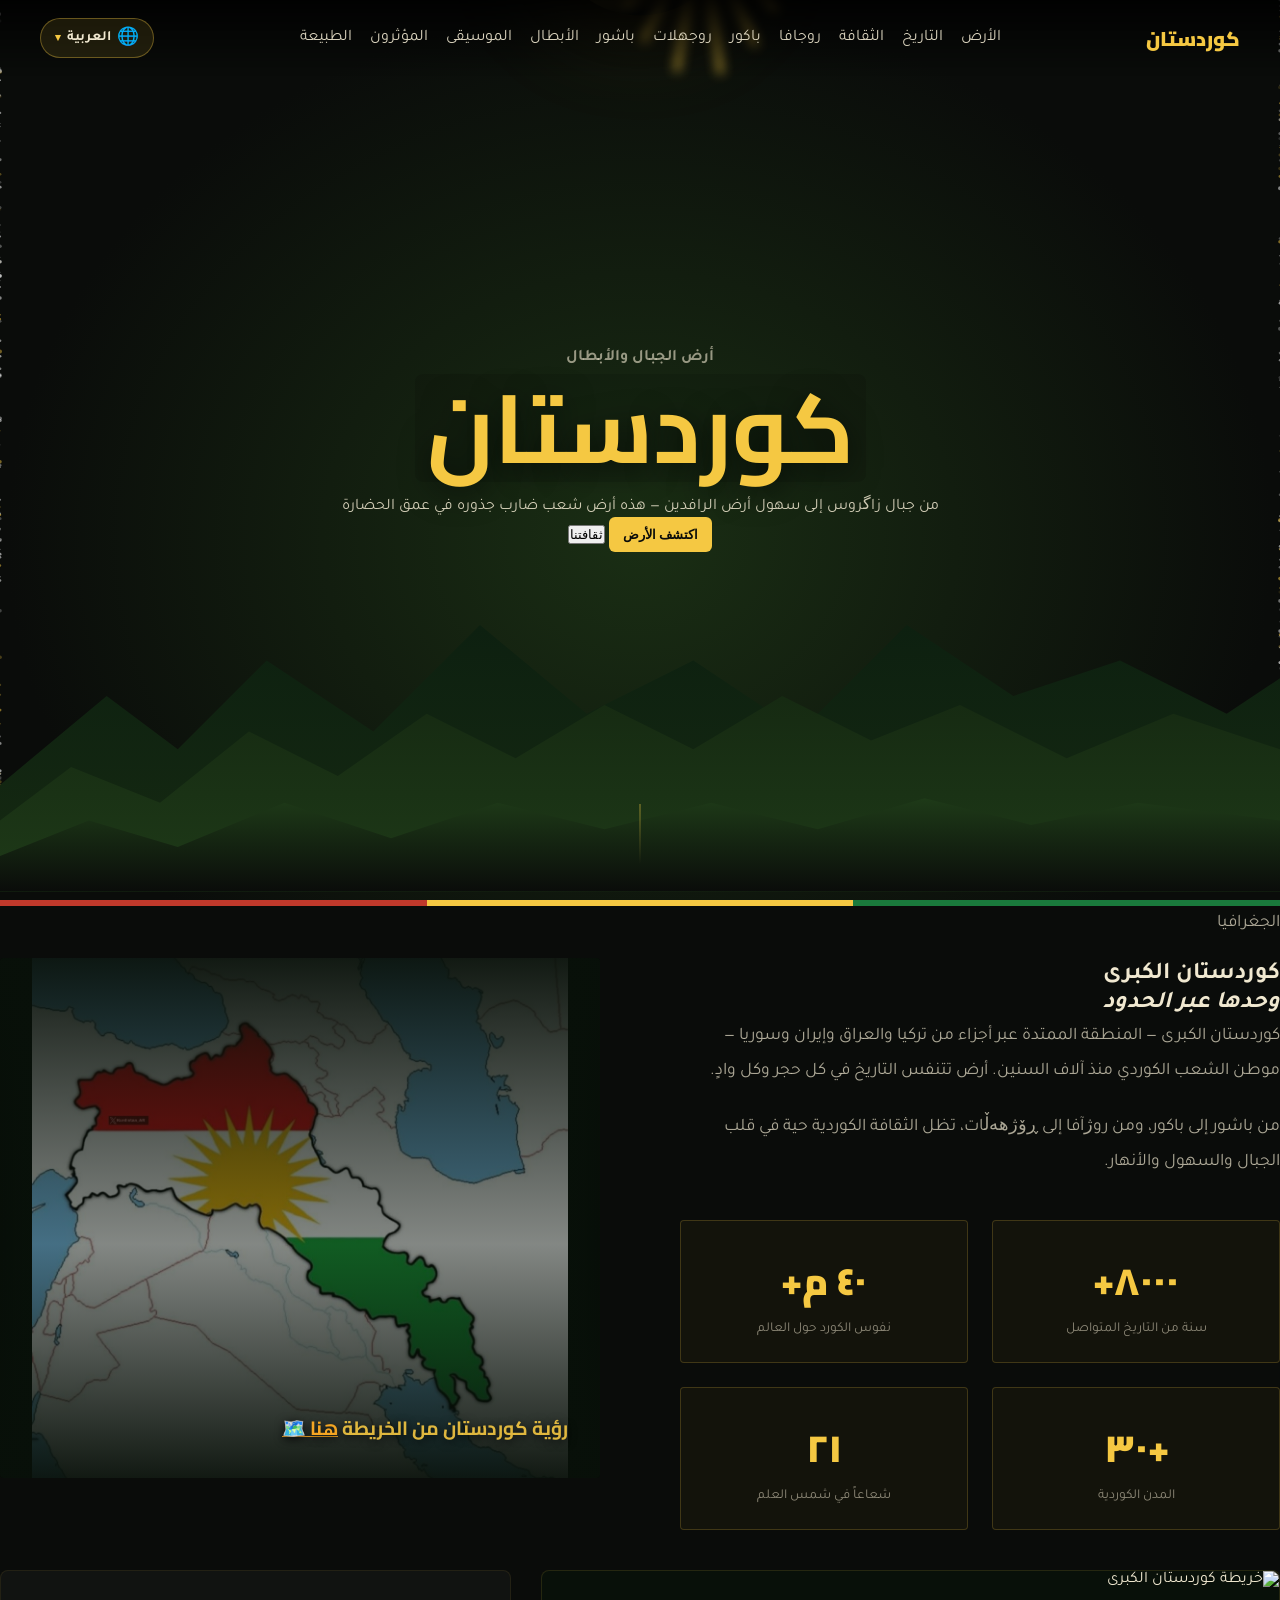
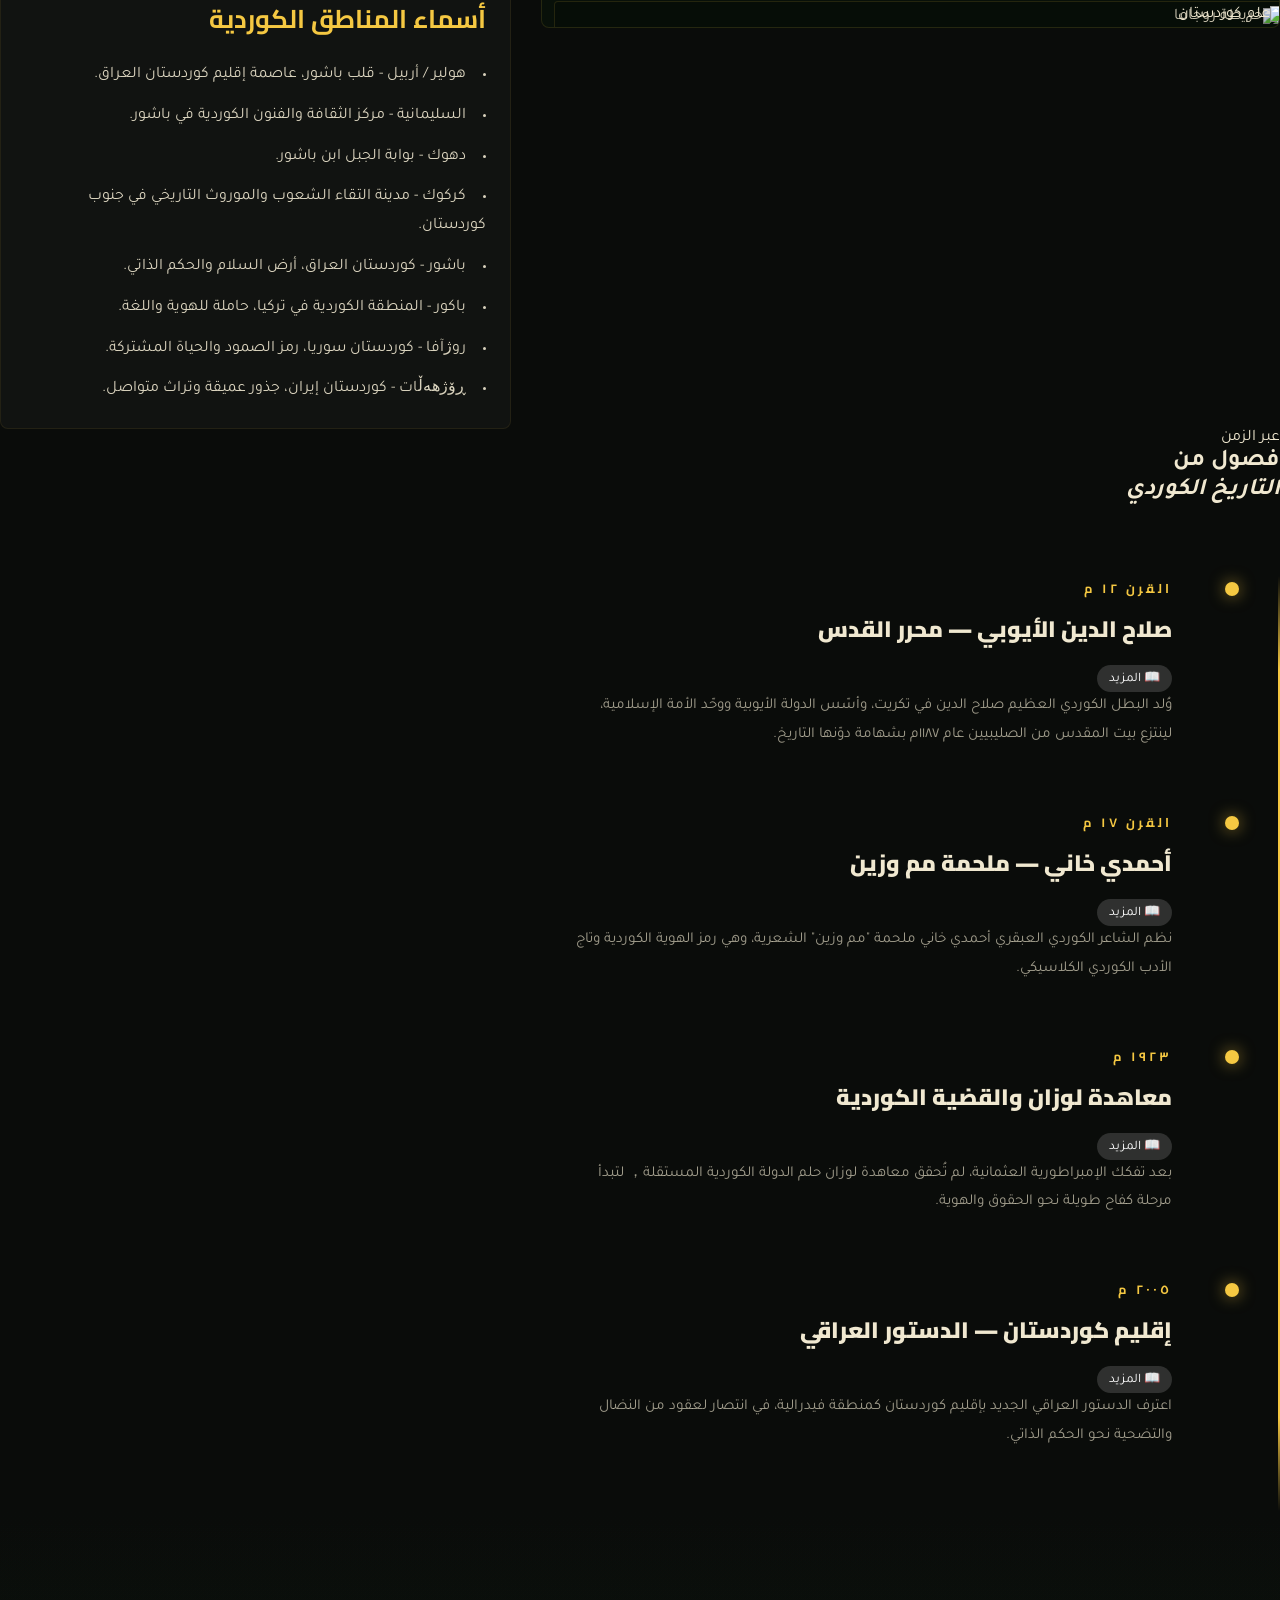
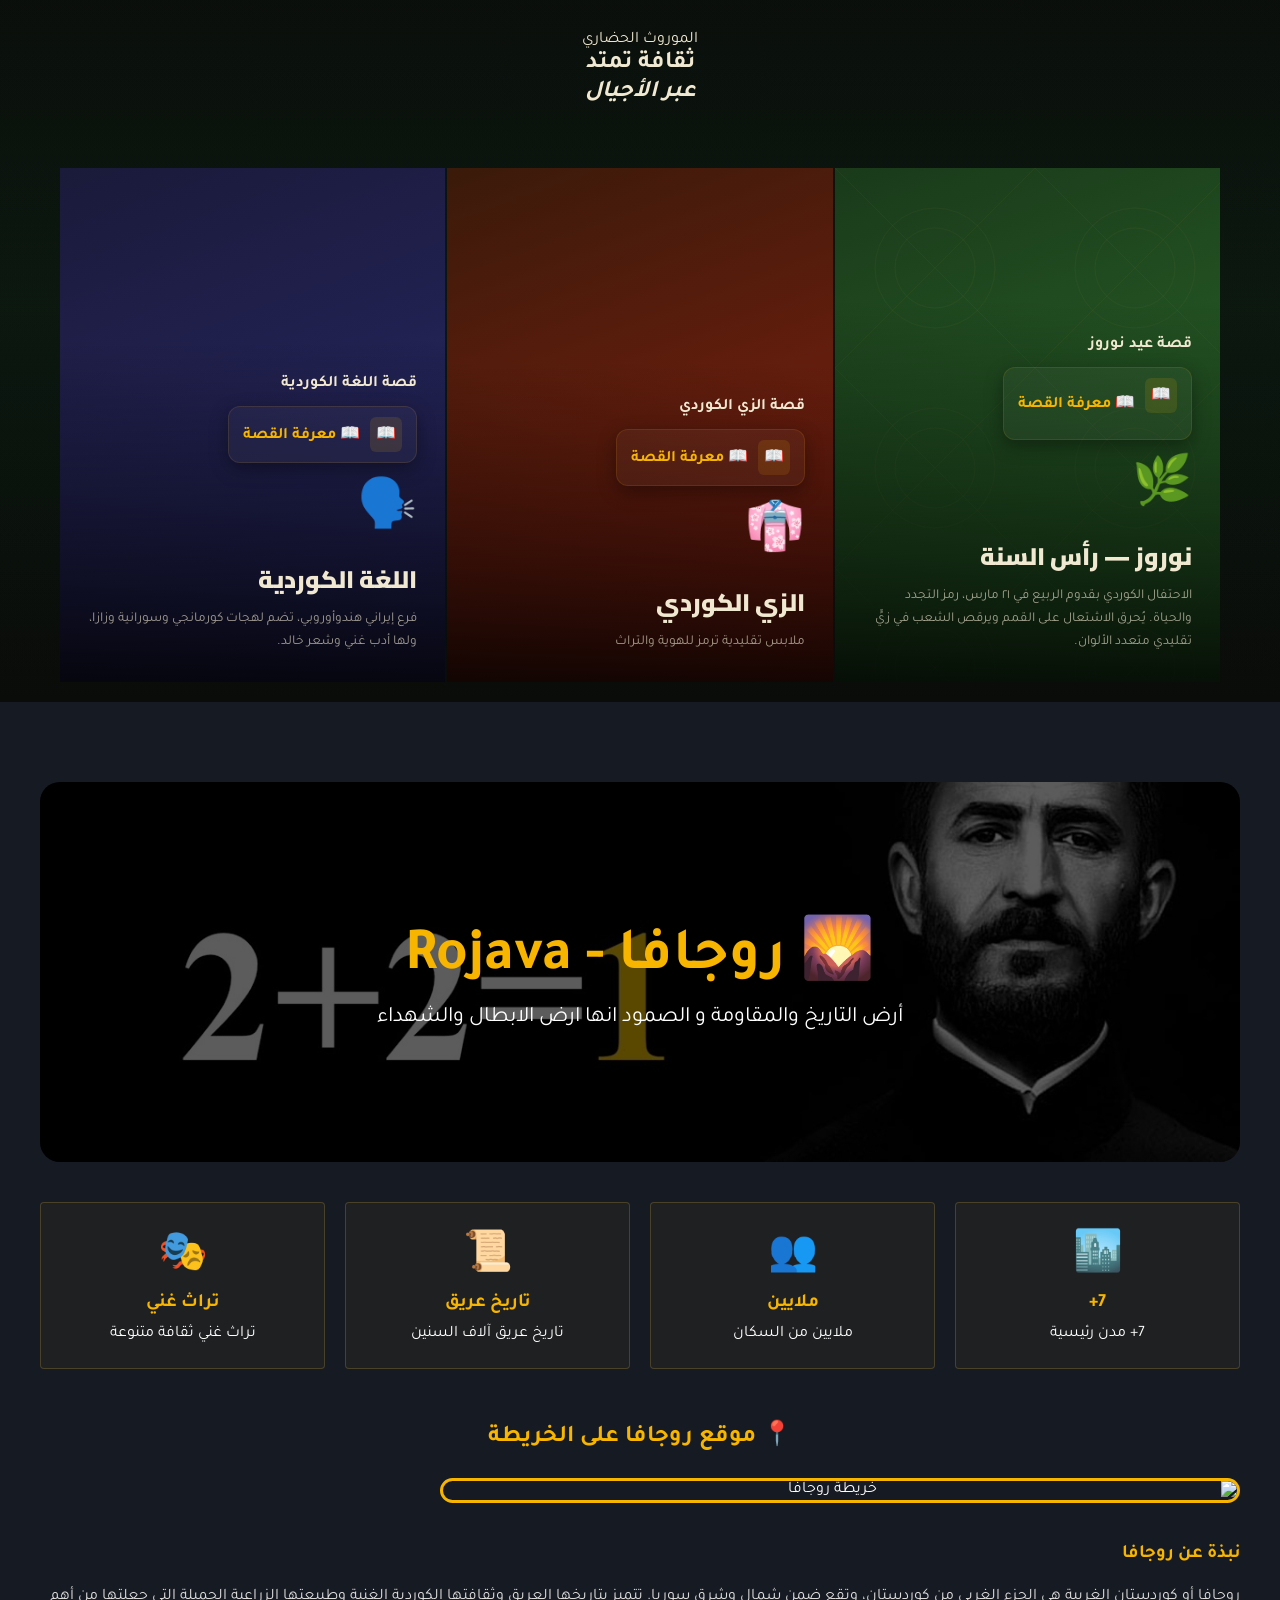
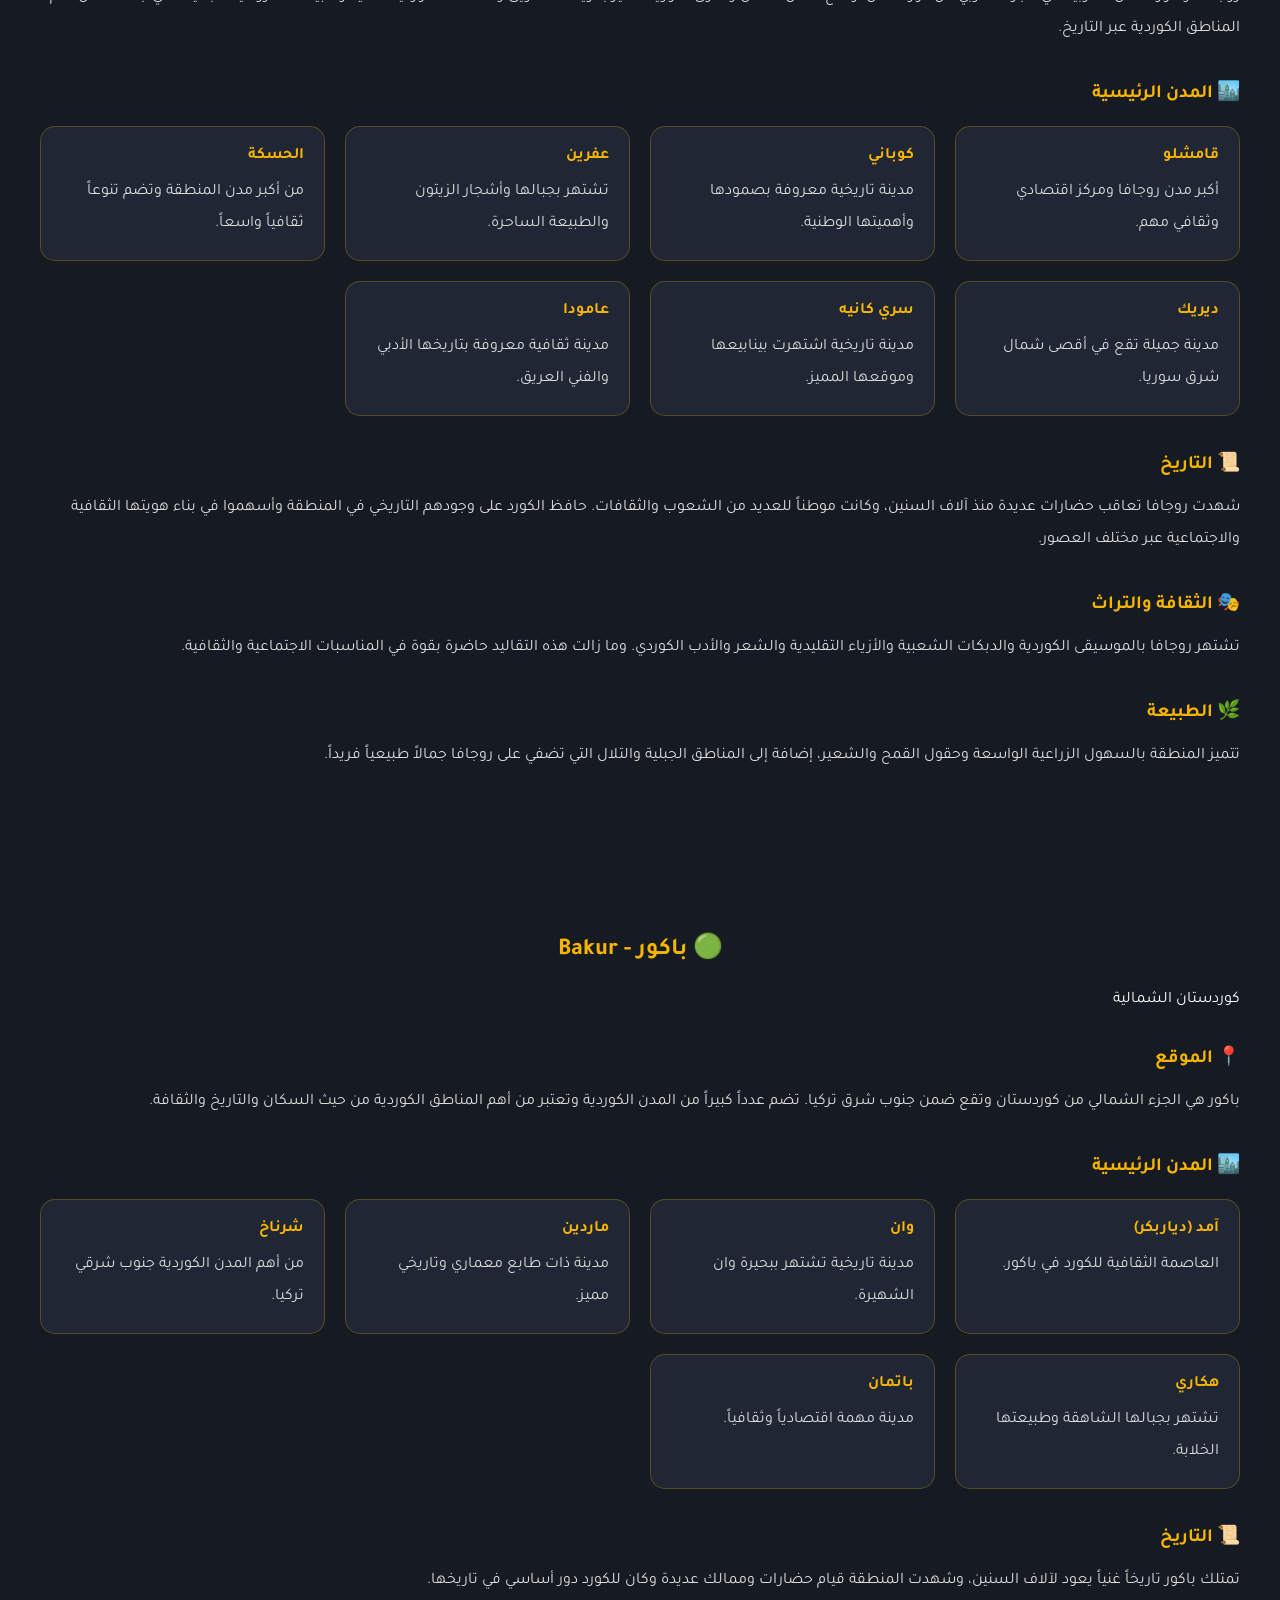
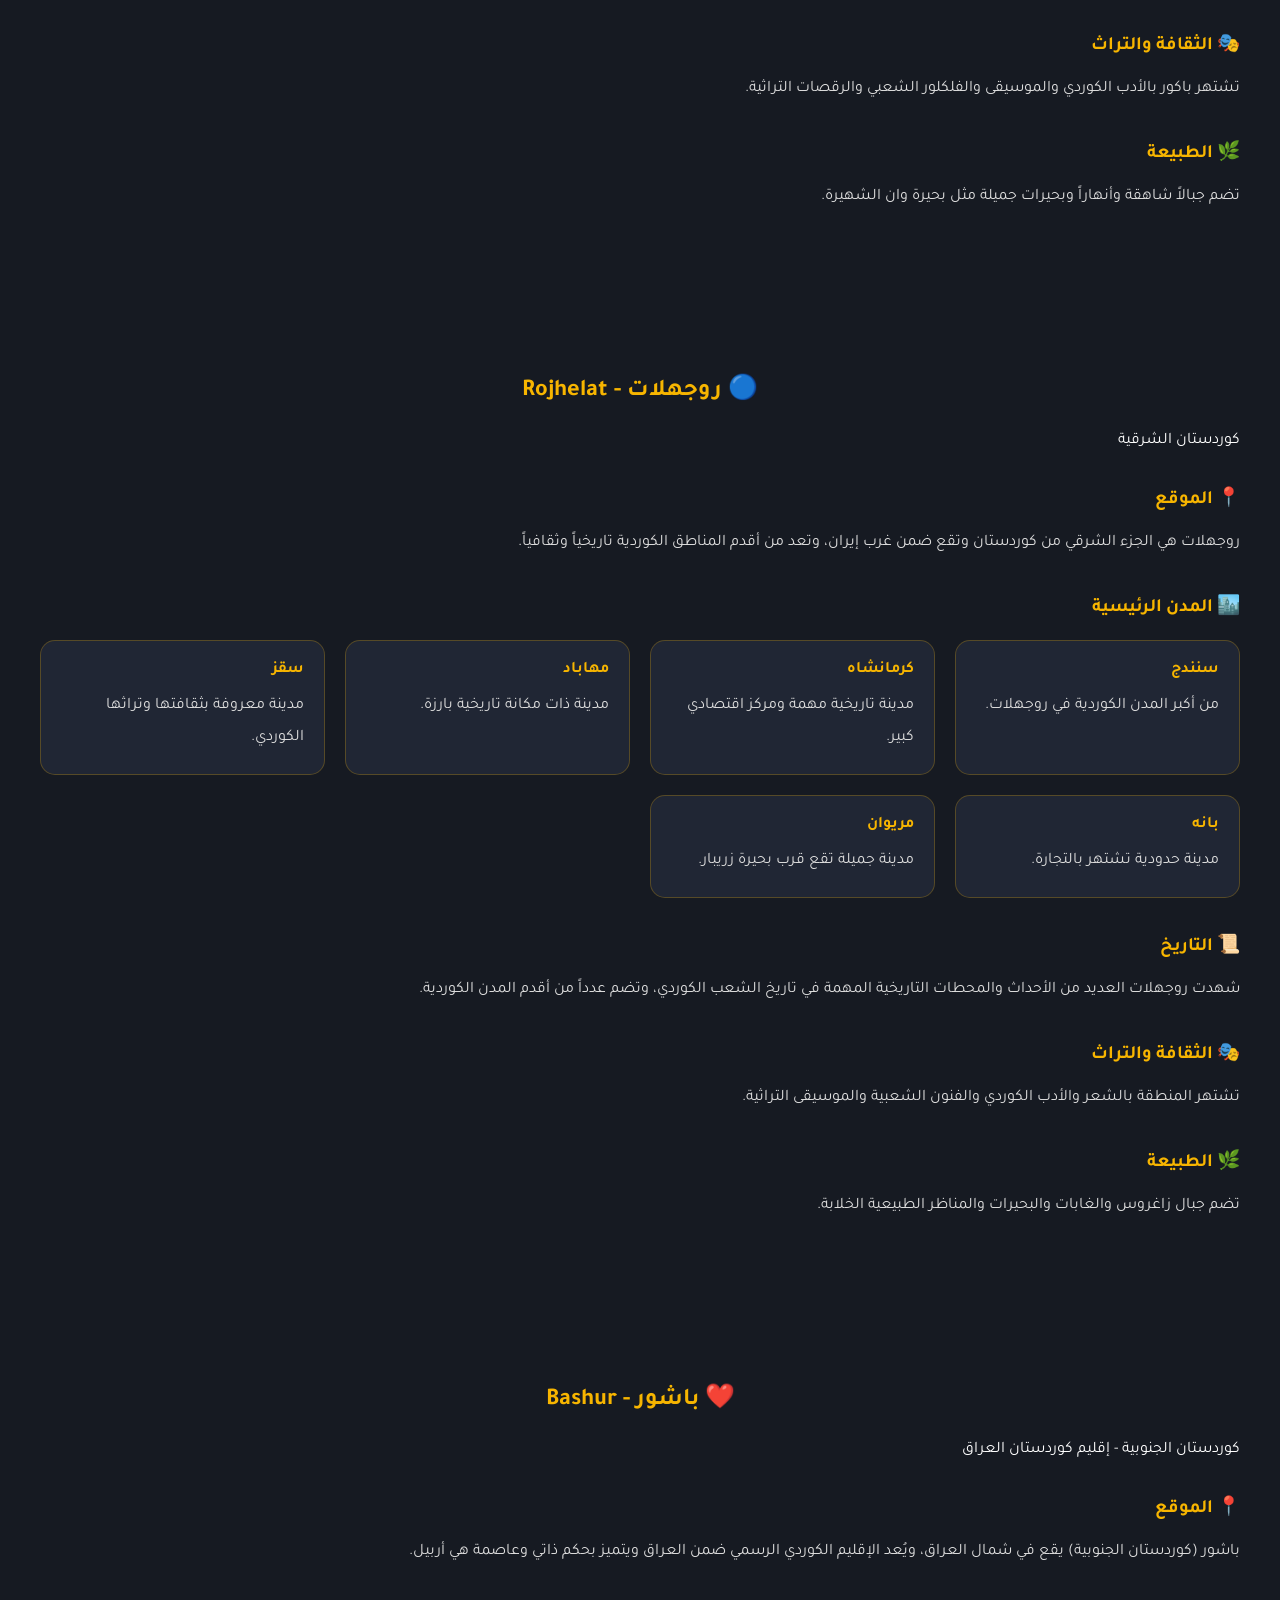
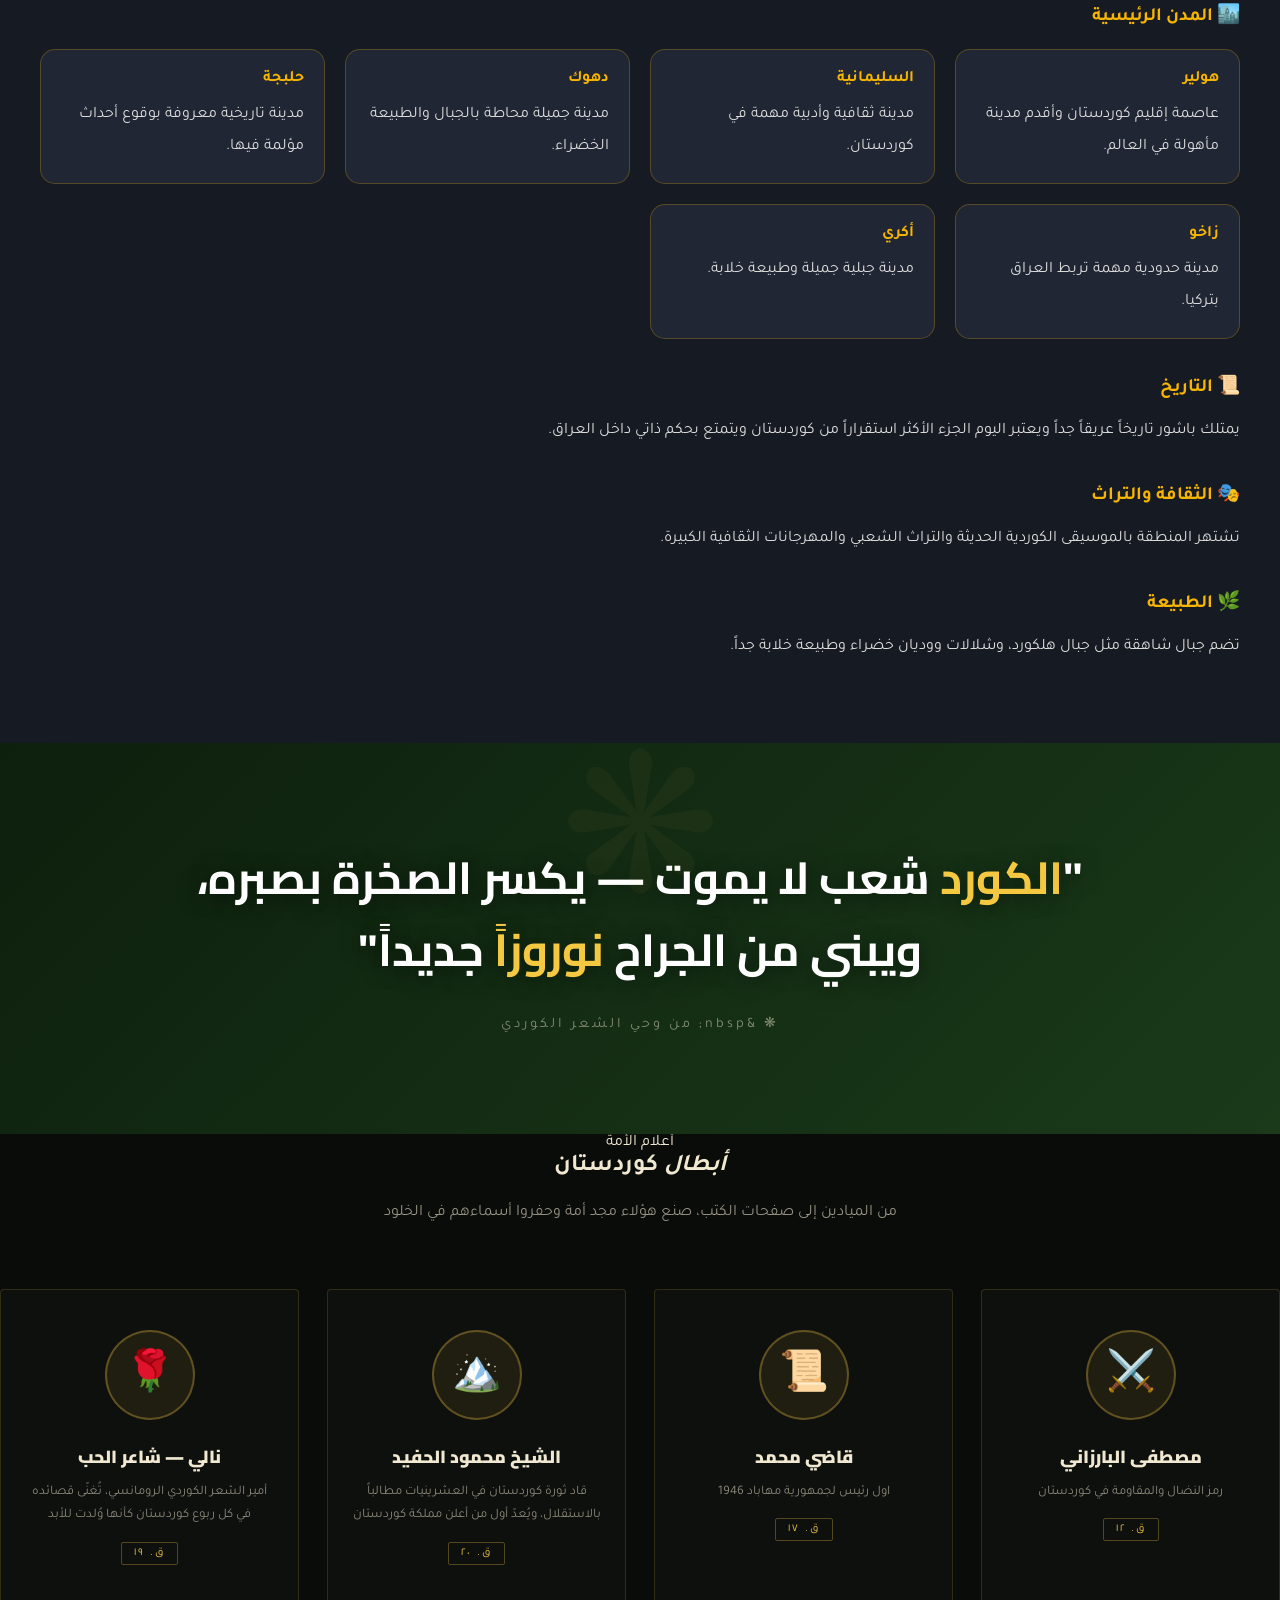
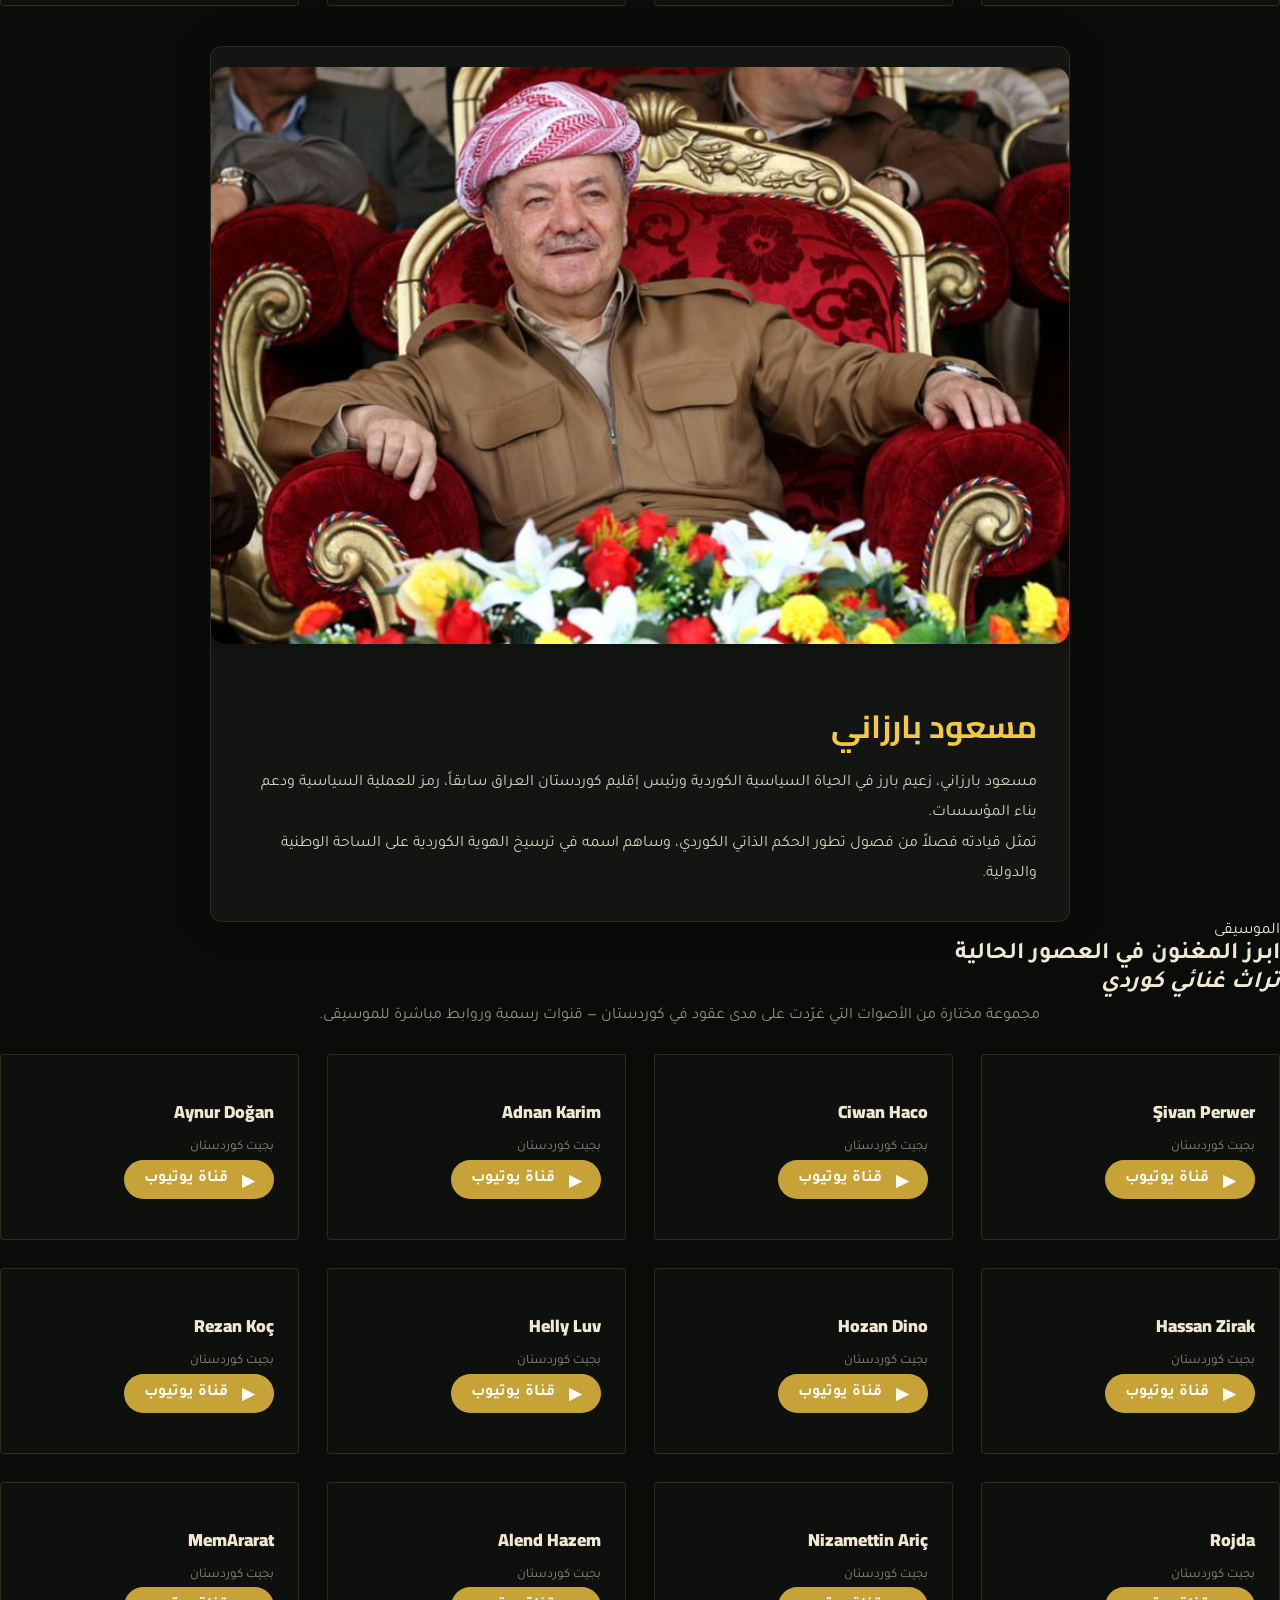
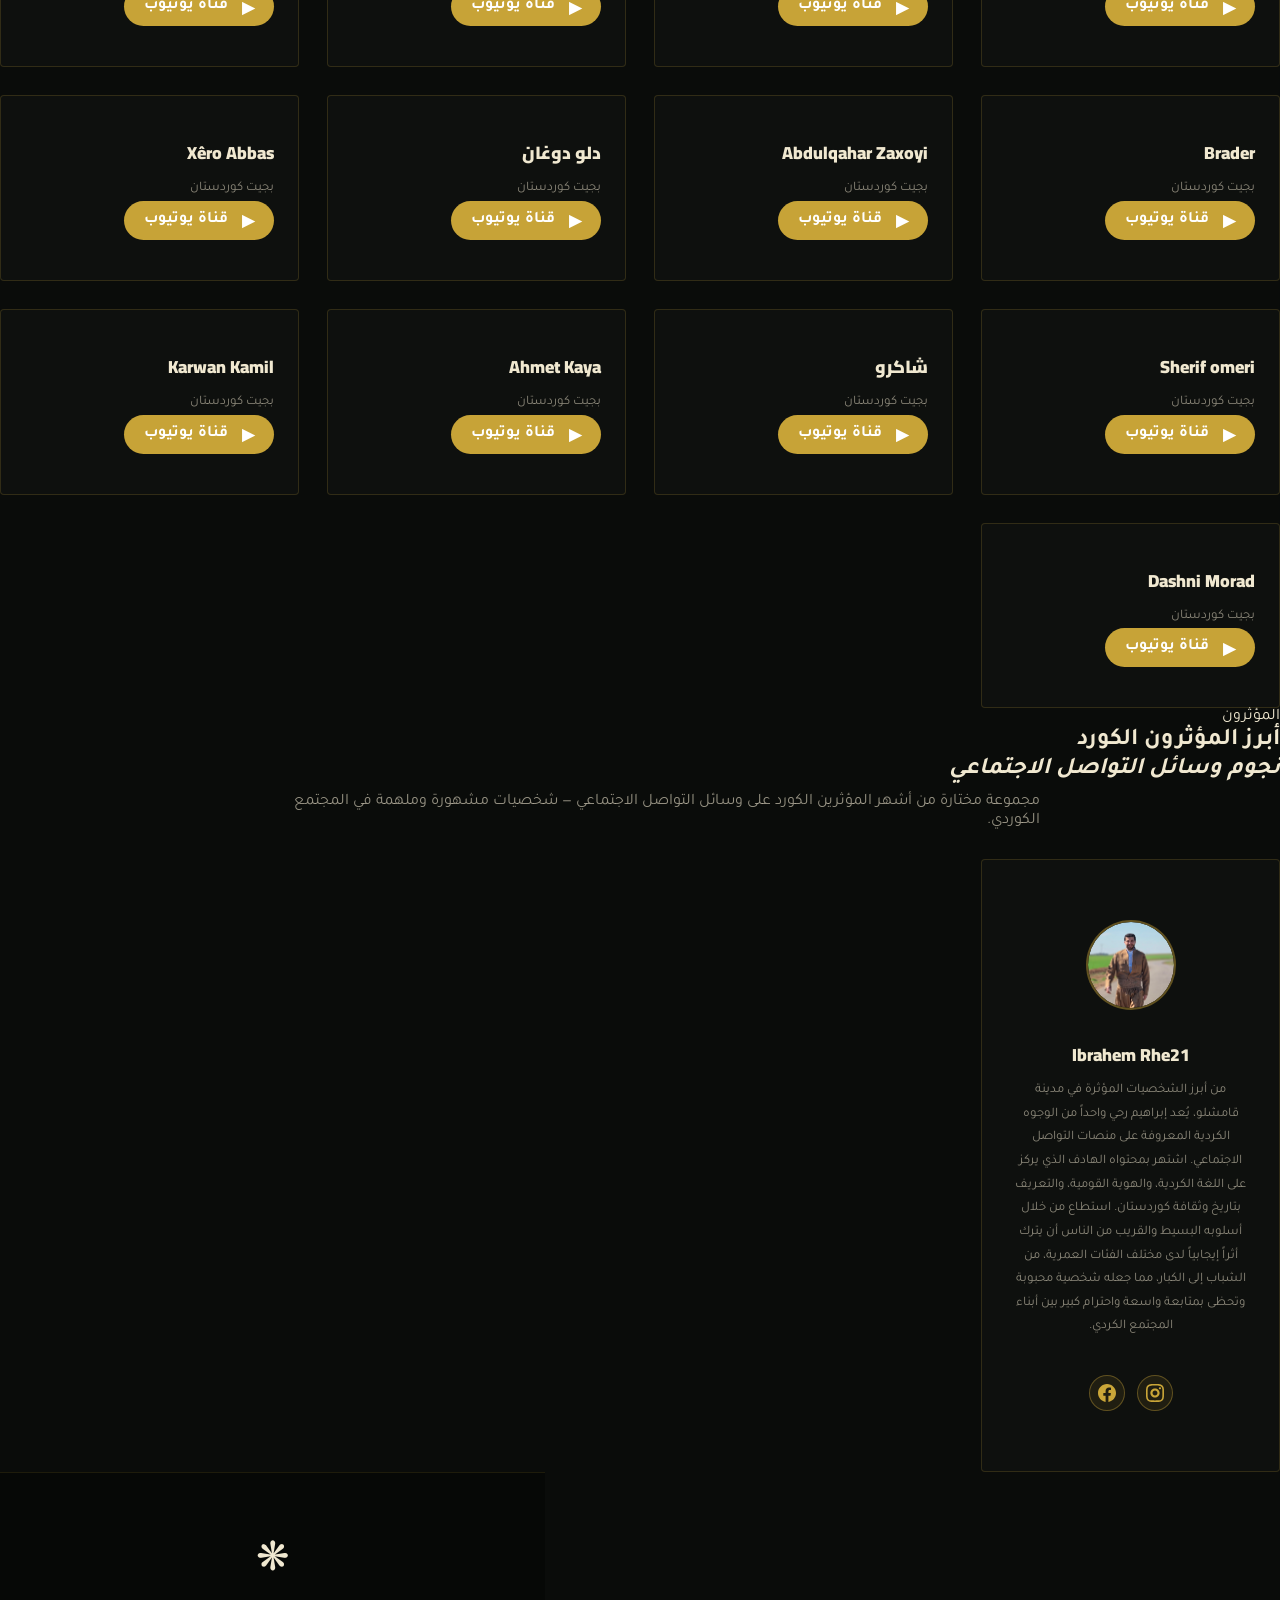
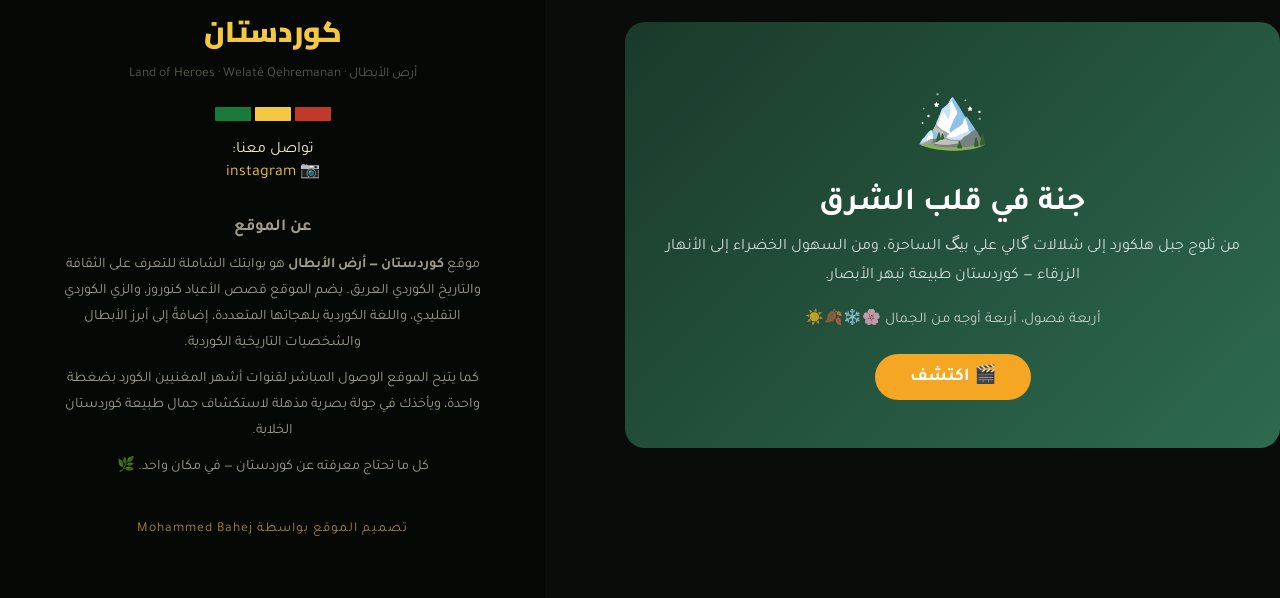
==== commit 9ea38ad1: "Add files via upload" ====
--- a/index.html
+++ b/index.html
@@ -1258,16 +1258,16 @@
         <div class="nav-logo" data-translate="site_name">❋ كوردستان</div>
         <ul class="nav-links">
             <li><a href="#land" data-translate="nav_land">الأرض</a></li>
+            <li><a href="#history" data-translate="nav_history">التاريخ</a></li>
             <li><a href="#culture" data-translate="nav_culture">الثقافة</a></li>
-            <li><a href="#music" data-translate="nav_music">الموسيقى</a></li>
-            <li><a href="#influencers" data-translate="nav_influencers">المؤثرون</a></li>
-            <li><a href="#history" data-translate="nav_history">التاريخ</a></li>
-            <li><a href="#heroes" data-translate="nav_heroes">الأبطال</a></li>
-            <li><a href="#nature" data-translate="nav_nature">الطبيعة</a></li>
             <li><a href="#rojava" data-translate="nav_rojava">روجافا</a></li>
             <li><a href="#bakur" data-translate="nav_bakur">باكور</a></li>
             <li><a href="#rojhelat" data-translate="nav_rojhelat">روجهلات</a></li>
             <li><a href="#bashur" data-translate="nav_bashur">باشور</a></li>
+            <li><a href="#heroes" data-translate="nav_heroes">الأبطال</a></li>
+            <li><a href="#music" data-translate="nav_music">الموسيقى</a></li>
+            <li><a href="#influencers" data-translate="nav_influencers">المؤثرون</a></li>
+            <li><a href="#nature" data-translate="nav_nature">الطبيعة</a></li>
         </ul>
 
         <!-- Language Switcher -->
@@ -1424,7 +1424,60 @@
             </ul>
         </div>
     </div>
-
+    <section id="history">
+        <div class="reveal">
+            <p class="section-label" data-translate="history_label">عبر الزمن</p>
+            <h2 class="section-title" data-translate="history_title">فصول من<br><em>التاريخ الكوردي</em></h2>
+        </div>
+        <div class="timeline">
+            <div class="t-event">
+                <div class="t-dot"></div>
+                <div class="t-year" data-translate="hist_event1_year">القرن ١٢ م</div>
+                <h3 class="t-title" data-translate="hist_event1_title">صلاح الدين الأيوبي — محرر القدس</h3>
+                <a href="https://ar.wikipedia.org/wiki/صلاح_الدين_الأيوبي" target="_blank" class="more-btn"
+                    data-translate="hist_more">📖
+                    المزيد</a>
+                <p class="t-desc" data-translate="hist_event1_desc">وُلد البطل الكوردي العظيم صلاح الدين في تكريت، وأسّس
+                    الدولة الأيوبية ووحّد
+                    الأمة
+                    الإسلامية، لينتزع بيت المقدس من الصليبيين عام ١١٨٧م بشهامة دوّنها التاريخ.</p>
+            </div>
+            <div class="t-event">
+                <div class="t-dot"></div>
+                <div class="t-year" data-translate="hist_event2_year">القرن ١٧ م</div>
+                <h3 class="t-title" data-translate="hist_event2_title">أحمدي خاني — ملحمة مم وزين</h3>
+                <a href="https://ar.wikipedia.org/wiki/أحمد_خاني" target="_blank" class="more-btn"
+                    data-translate="hist_more">📖 المزيد</a>
+                <p class="t-desc" data-translate="hist_event2_desc">نظم الشاعر الكوردي العبقري أحمدي خاني ملحمة "مم
+                    وزين" الشعرية، وهي رمز الهوية
+                    الكوردية
+                    وتاج الأدب الكوردي الكلاسيكي.</p>
+            </div>
+            <div class="t-event">
+                <div class="t-dot"></div>
+                <div class="t-year" data-translate="hist_event3_year">١٩٢٣ م</div>
+                <h3 class="t-title" data-translate="hist_event3_title">معاهدة لوزان والقضية الكوردية</h3>
+                <a href="https://ar.wikipedia.org/wiki/معاهدة_لوزان" target="_blank" class="more-btn"
+                    data-translate="hist_more">📖 المزيد</a>
+                <p class="t-desc" data-translate="hist_event3_desc">بعد تفكك الإمبراطورية العثمانية، لم تُحقق معاهدة
+                    لوزان حلم الدولة الكوردية
+                    المستقلة，
+                    لتبدأ مرحلة كفاح طويلة نحو الحقوق والهوية.</p>
+            </div>
+            <div class="t-event">
+                <div class="t-dot"></div>
+                <div class="t-year" data-translate="hist_event4_year">٢٠٠٥ م</div>
+                <h3 class="t-title" data-translate="hist_event4_title">إقليم كوردستان — الدستور العراقي</h3>
+                <a href="https://ar.wikipedia.org/wiki/إقليم_كردستان_العراق" target="_blank" class="more-btn"
+                    data-translate="hist_more">📖
+                    المزيد</a>
+                <p class="t-desc" data-translate="hist_event4_desc">اعترف الدستور العراقي الجديد بإقليم كوردستان كمنطقة
+                    فيدرالية، في انتصار لعقود
+                    من
+                    النضال والتضحية نحو الحكم الذاتي.</p>
+            </div>
+        </div>
+    </section>
     <!-- CULTURE -->
     <div
         style="background: linear-gradient(180deg, var(--dark) 0%, rgba(26,122,60,0.05) 50%, var(--dark) 100%); padding: 0 0 20px;">
@@ -1495,9 +1548,443 @@
             </div>
         </section>
     </div>
-
-
-
+    </section>
+    <section id="rojava" class="rojava-section">
+
+        <div class="rojava-container">
+
+            <div class="rojava-hero">
+                <div class="overlay">
+                    <h1 data-translate="reg_rojava_title">🌄 Rojava</h1>
+                    <p data-translate="reg_rojava_subtitle">أرض التاريخ والمقاومة و الصمود انها ارض الابطال والشهداء</p>
+                </div>
+            </div>
+
+            <div class="rojava-stats">
+
+                <div class="stat-box">
+                    <span>🏙️</span>
+                    <h3 data-translate="reg_stat_cities_value">7+</h3>
+                    <p data-translate="reg_stat_cities">مدن رئيسية</p>
+                </div>
+
+                <div class="stat-box">
+                    <span>👥</span>
+                    <h3 data-translate="reg_stat_pop_value">ملايين</h3>
+                    <p data-translate="reg_stat_pop">من السكان</p>
+                </div>
+
+                <div class="stat-box">
+                    <span>📜</span>
+                    <h3 data-translate="reg_stat_history_value">تاريخ عريق</h3>
+                    <p data-translate="reg_stat_history">آلاف السنين</p>
+                </div>
+
+                <div class="stat-box">
+                    <span>🎭</span>
+                    <h3 data-translate="reg_stat_culture_value">تراث غني</h3>
+                    <p data-translate="reg_stat_culture">ثقافة متنوعة</p>
+                </div>
+
+            </div>
+
+            <h2 data-translate="reg_map_rojava">📍 موقع روجافا على الخريطة</h2>
+
+            <div class="rojava-map">
+                <img src="https://www.medaratkurd.com/wp-content/uploads/Rojava_cities.png" alt="خريطة روجافا">
+            </div>
+
+            <div class="rojava-content">
+
+                <h3 data-translate="reg_about_title">نبذة عن روجافا</h3>
+
+                <p data-translate="reg_about_desc">
+                    روجافا أو كوردستان الغربية هي الجزء الغربي من كوردستان،
+                    وتقع ضمن شمال وشرق سوريا. تتميز بتاريخها العريق وثقافتها
+                    الكوردية الغنية وطبيعتها الزراعية الجميلة التي جعلتها من
+                    أهم المناطق الكوردية عبر التاريخ.
+                </p>
+
+                <h3 data-translate="reg_cities_title">🏙️ المدن الرئيسية</h3>
+
+                <div class="cities-grid">
+
+                    <div class="city-card">
+                        <h4 data-translate="city_qamishli_title">قامشلو</h4>
+                        <p data-translate="city_qamishli_desc">أكبر مدن روجافا ومركز اقتصادي وثقافي مهم.</p>
+                    </div>
+
+                    <div class="city-card">
+                        <h4 data-translate="city_kobani_title">كوباني</h4>
+                        <p data-translate="city_kobani_desc">مدينة تاريخية معروفة بصمودها وأهميتها الوطنية.</p>
+                    </div>
+
+                    <div class="city-card">
+                        <h4 data-translate="city_afrin_title">عفرين</h4>
+                        <p data-translate="city_afrin_desc">تشتهر بجبالها وأشجار الزيتون والطبيعة الساحرة.</p>
+                    </div>
+
+                    <div class="city-card">
+                        <h4 data-translate="city_hasakah_title">الحسكة</h4>
+                        <p data-translate="city_hasakah_desc">من أكبر مدن المنطقة وتضم تنوعاً ثقافياً واسعاً.</p>
+                    </div>
+
+                    <div class="city-card">
+                        <h4 data-translate="city_derik_title">ديريك</h4>
+                        <p data-translate="city_derik_desc">مدينة جميلة تقع في أقصى شمال شرق سوريا.</p>
+                    </div>
+
+                    <div class="city-card">
+                        <h4 data-translate="city_serekaniye_title">سري كانيه</h4>
+                        <p data-translate="city_serekaniye_desc">مدينة تاريخية اشتهرت بينابيعها وموقعها المميز.</p>
+                    </div>
+
+                    <div class="city-card">
+                        <h4 data-translate="city_amuda_title">عامودا</h4>
+                        <p data-translate="city_amuda_desc">مدينة ثقافية معروفة بتاريخها الأدبي والفني العريق.</p>
+                    </div>
+
+                </div>
+
+                <h3 data-translate="reg_history_title">📜 التاريخ</h3>
+
+                <p data-translate="reg_history_desc">
+                    شهدت روجافا تعاقب حضارات عديدة منذ آلاف السنين،
+                    وكانت موطناً للعديد من الشعوب والثقافات. حافظ الكورد
+                    على وجودهم التاريخي في المنطقة وأسهموا في بناء هويتها
+                    الثقافية والاجتماعية عبر مختلف العصور.
+                </p>
+
+                <h3 data-translate="reg_culture_title">🎭 الثقافة والتراث</h3>
+
+                <p data-translate="reg_culture_desc">
+                    تشتهر روجافا بالموسيقى الكوردية والدبكات الشعبية
+                    والأزياء التقليدية والشعر والأدب الكوردي. وما زالت
+                    هذه التقاليد حاضرة بقوة في المناسبات الاجتماعية
+                    والثقافية.
+                </p>
+
+                <h3 data-translate="reg_nature_title">🌿 الطبيعة</h3>
+
+                <p data-translate="reg_nature_desc">
+                    تتميز المنطقة بالسهول الزراعية الواسعة وحقول القمح
+                    والشعير، إضافة إلى المناطق الجبلية والتلال التي تضفي
+                    على روجافا جمالاً طبيعياً فريداً.
+                </p>
+
+            </div>
+
+        </div>
+
+    </section>
+    <section id="bakur" class="rojava-section">
+
+        <div class="rojava-container">
+
+            <h2 data-translate="reg_bakur_title">🟢 Bakur</h2>
+            <p class="subtitle" data-translate="reg_bakur_subtitle">كوردستان الشمالية</p>
+
+
+
+            <div class="rojava-content">
+
+                <h3 data-translate="reg_bakur_location">📍 الموقع</h3>
+
+                <p data-translate="reg_bakur_location_desc">
+                    باكور هي الجزء الشمالي من كوردستان وتقع ضمن جنوب شرق تركيا.
+                    تضم عدداً كبيراً من المدن الكوردية وتعتبر من أهم المناطق
+                    الكوردية من حيث السكان والتاريخ والثقافة.
+                </p>
+
+                <h3 data-translate="reg_cities_title">🏙️ المدن الرئيسية</h3>
+
+                <div class="cities-grid">
+
+                    <div class="city-card">
+                        <h4 data-translate="city_amed_title">آمد (دياربكر)</h4>
+                        <p data-translate="city_amed_desc">العاصمة الثقافية للكورد في باكور.</p>
+                    </div>
+
+                    <div class="city-card">
+                        <h4 data-translate="city_wan_title">وان</h4>
+                        <p data-translate="city_wan_desc">مدينة تاريخية تشتهر ببحيرة وان الشهيرة.</p>
+                    </div>
+
+                    <div class="city-card">
+                        <h4 data-translate="city_mardin_title">ماردين</h4>
+                        <p data-translate="city_mardin_desc">مدينة ذات طابع معماري وتاريخي مميز.</p>
+                    </div>
+
+                    <div class="city-card">
+                        <h4 data-translate="city_sirnak_title">شرناخ</h4>
+                        <p data-translate="city_sirnak_desc">من أهم المدن الكوردية جنوب شرقي تركيا.</p>
+                    </div>
+
+                    <div class="city-card">
+                        <h4 data-translate="city_hakkari_title">هكاري</h4>
+                        <p data-translate="city_hakkari_desc">تشتهر بجبالها الشاهقة وطبيعتها الخلابة.</p>
+                    </div>
+
+                    <div class="city-card">
+                        <h4 data-translate="city_batman_title">باتمان</h4>
+                        <p data-translate="city_batman_desc">مدينة مهمة اقتصادياً وثقافياً.</p>
+                    </div>
+
+                </div>
+
+                <h3 data-translate="reg_history_title">📜 التاريخ</h3>
+
+                <p data-translate="reg_bakur_history_desc">
+                    تمتلك باكور تاريخاً غنياً يعود لآلاف السنين،
+                    وشهدت المنطقة قيام حضارات وممالك عديدة
+                    وكان للكورد دور أساسي في تاريخها.
+                </p>
+
+                <h3 data-translate="reg_culture_title">🎭 الثقافة</h3>
+
+                <p data-translate="reg_bakur_culture_desc">
+                    تشتهر باكور بالأدب الكوردي والموسيقى
+                    والفلكلور الشعبي والرقصات التراثية.
+                </p>
+
+                <h3 data-translate="reg_nature_title">🏔️ الطبيعة</h3>
+
+                <p data-translate="reg_bakur_nature_desc">
+                    تضم جبالاً شاهقة وأنهاراً وبحيرات جميلة
+                    مثل بحيرة وان الشهيرة.
+                </p>
+
+            </div>
+        </div>
+    </section>
+    <section id="rojhelat" class="rojava-section">
+
+        <div class="rojava-container">
+
+            <h2 data-translate="reg_rojhelat_title">🔵 Rojhelat</h2>
+            <p class="subtitle" data-translate="reg_rojhelat_subtitle">كوردستان الشرقية</p>
+
+            <div class="rojava-content">
+
+                <h3 data-translate="reg_bakur_location">📍 الموقع</h3>
+
+                <p data-translate="reg_rojhelat_location_desc">
+                    روجهلات هي الجزء الشرقي من كوردستان وتقع ضمن غرب إيران،
+                    وتعد من أقدم المناطق الكوردية تاريخياً وثقافياً.
+                </p>
+
+                <h3 data-translate="reg_cities_title">🏙️ المدن الرئيسية</h3>
+
+                <div class="cities-grid">
+
+                    <div class="city-card">
+                        <h4 data-translate="city_sanandaj_title">سنندج</h4>
+                        <p data-translate="city_sanandaj_desc">من أكبر المدن الكوردية في روجهلات.</p>
+                    </div>
+
+                    <div class="city-card">
+                        <h4 data-translate="city_kermanshah_title">كرمانشاه</h4>
+                        <p data-translate="city_kermanshah_desc">مدينة تاريخية مهمة ومركز اقتصادي كبير.</p>
+                    </div>
+
+                    <div class="city-card">
+                        <h4 data-translate="city_mahabad_title">مهاباد</h4>
+                        <p data-translate="city_mahabad_desc">مدينة ذات مكانة تاريخية بارزة.</p>
+                    </div>
+
+                    <div class="city-card">
+                        <h4 data-translate="city_saqqez_title">سقز</h4>
+                        <p data-translate="city_saqqez_desc">مدينة معروفة بثقافتها وتراثها الكوردي.</p>
+                    </div>
+
+                    <div class="city-card">
+                        <h4 data-translate="city_baneh_title">بانه</h4>
+                        <p data-translate="city_baneh_desc">مدينة حدودية تشتهر بالتجارة.</p>
+                    </div>
+
+                    <div class="city-card">
+                        <h4 data-translate="city_mariwan_title">مريوان</h4>
+                        <p data-translate="city_mariwan_desc">مدينة جميلة تقع قرب بحيرة زريبار.</p>
+                    </div>
+
+                </div>
+
+                <h3 data-translate="reg_history_title">📜 التاريخ</h3>
+
+                <p data-translate="reg_rojhelat_history_desc">
+                    شهدت روجهلات العديد من الأحداث والمحطات
+                    التاريخية المهمة في تاريخ الشعب الكوردي،
+                    وتضم عدداً من أقدم المدن الكوردية.
+                </p>
+
+                <h3 data-translate="reg_culture_title">🎭 الثقافة</h3>
+
+                <p data-translate="reg_rojhelat_culture_desc">
+                    تشتهر المنطقة بالشعر والأدب الكوردي
+                    والفنون الشعبية والموسيقى التراثية.
+                </p>
+
+                <h3 data-translate="reg_nature_title">🌿 الطبيعة</h3>
+
+                <p data-translate="reg_rojhelat_nature_desc">
+                    تضم جبال زاغروس والغابات والبحيرات
+                    والمناظر الطبيعية الخلابة.
+                </p>
+
+            </div>
+        </div>
+    </section>
+    <section id="bashur" class="rojava-section">
+
+        <div class="rojava-container">
+
+            <h2 data-translate="reg_bashur_title">❤️ Bashur</h2>
+            <p class="subtitle" data-translate="reg_bashur_subtitle">كوردستان الجنوبية - إقليم كوردستان العراق</p>
+
+
+            <div class="rojava-content">
+
+                <h3 data-translate="reg_bakur_location">📍 الموقع</h3>
+
+                <p data-translate="reg_bashur_location_desc">
+                    باشور (كوردستان الجنوبية) يقع في شمال العراق，
+                    ويُعد الإقليم الكوردي الرسمي ضمن العراق ويتميز
+                    بحكم ذاتي وعاصمة هي أربيل.
+                </p>
+
+                <h3 data-translate="reg_cities_title">🏙️ المدن الرئيسية</h3>
+
+                <div class="cities-grid">
+
+                    <div class="city-card">
+                        <h4 data-translate="city_hawler_title">هولير</h4>
+                        <p data-translate="city_hawler_desc">عاصمة إقليم كوردستان وأقدم مدينة مأهولة في العالم.</p>
+                    </div>
+
+                    <div class="city-card">
+                        <h4 data-translate="city_sulaymaniyah_title">السليمانية</h4>
+                        <p data-translate="city_sulaymaniyah_desc">مدينة ثقافية وأدبية مهمة في كوردستان.</p>
+                    </div>
+
+                    <div class="city-card">
+                        <h4 data-translate="city_duhok_title">دهوك</h4>
+                        <p data-translate="city_duhok_desc">مدينة جميلة محاطة بالجبال والطبيعة الخضراء.</p>
+                    </div>
+
+                    <div class="city-card">
+                        <h4 data-translate="city_halabja_title">حلبجة</h4>
+                        <p data-translate="city_halabja_desc">مدينة تاريخية معروفة بوقوع أحداث مؤلمة فيها.</p>
+                    </div>
+
+                    <div class="city-card">
+                        <h4 data-translate="city_zakho_title">زاخو</h4>
+                        <p data-translate="city_zakho_desc">مدينة حدودية مهمة تربط العراق بتركيا.</p>
+                    </div>
+
+                    <div class="city-card">
+                        <h4 data-translate="city_akre_title">أكري</h4>
+                        <p data-translate="city_akre_desc">مدينة جبلية جميلة وطبيعة خلابة.</p>
+                    </div>
+
+                </div>
+
+                <h3 data-translate="reg_history_title">📜 التاريخ</h3>
+
+                <p data-translate="reg_bashur_history_desc">
+                    يمتلك باشور تاريخاً عريقاً جداً ويعتبر اليوم
+                    الجزء الأكثر استقراراً من كوردستان ويتمتع
+                    بحكم ذاتي داخل العراق.
+                </p>
+
+                <h3 data-translate="reg_culture_title">🎭 الثقافة</h3>
+
+                <p data-translate="reg_bashur_culture_desc">
+                    تشتهر المنطقة بالموسيقى الكوردية الحديثة
+                    والتراث الشعبي والمهرجانات الثقافية الكبيرة.
+                </p>
+
+                <h3 data-translate="reg_nature_title">🏔️ الطبيعة</h3>
+
+                <p data-translate="reg_bashur_nature_desc">
+                    تضم جبال شاهقة مثل جبال هلكورد، وشلالات
+                    ووديان خضراء وطبيعة خلابة جداً.
+                </p>
+
+            </div>
+        </div>
+        </div>
+
+    </section>
+
+
+
+
+
+
+
+    <!-- QUOTE -->
+    <div id="quote">
+        <p class="quote-text" data-translate="quote_text">
+            "<em>الكورد</em> شعب لا يموت — يكسر الصخرة بصبره،<br>ويبني من الجراح <em>نوروزاً</em> جديداً"
+        </p>
+        <p class="quote-author" data-translate="quote_author">❋ &nbsp; من وحي الشعر الكوردي</p>
+    </div>
+
+    <!-- HEROES -->
+    <section id="heroes">
+        <div class="reveal">
+            <p class="section-label" data-translate="heroes_label">أعلام الأمة</p>
+            <h2 class="section-title" data-translate="heroes_title"><em>أبطال</em> كوردستان</h2>
+            <p class="section-intro" data-translate="heroes_intro">من الميادين إلى صفحات الكتب، صنع هؤلاء مجد أمة وحفروا
+                أسماءهم في الخلود</p>
+        </div>
+        <div class="heroes-grid reveal">
+            <div class="hero-card">
+                <div class="hero-avatar">⚔️</div>
+                <h3 data-translate="hero1_title">مصطفى البارزاني</h3>
+                <p data-translate="hero1_desc">رمز النضال والمقاومة في كوردستان</p>
+                <span class="hero-era" data-translate="hero1_era">ق. ١٢</span>
+            </div>
+            <div class="hero-card">
+                <div class="hero-avatar">📜</div>
+                <h3 data-translate="hero2_title">قاضي محمد</h3>
+                <p data-translate="hero2_desc">اول رئيس لجمهورية مهاباد 1946</p>
+                <span class="hero-era" data-translate="hero2_era">ق. ١٧</span>
+            </div>
+            <div class="hero-card">
+                <div class="hero-avatar">🏔️</div>
+                <h3 data-translate="hero3_title">الشيخ محمود الحفيد</h3>
+                <p data-translate="hero3_desc">قاد ثورة كوردستان في العشرينيات مطالباً بالاستقلال، ويُعدّ أول من أعلن
+                    مملكة كوردستان</p>
+                <span class="hero-era" data-translate="hero3_era">ق. ٢٠</span>
+            </div>
+            <div class="hero-card">
+                <div class="hero-avatar">🌹</div>
+                <h3 data-translate="hero4_title">نالي — شاعر الحب</h3>
+                <p data-translate="hero4_desc">أمير الشعر الكوردي الرومانسي، تُغنّى قصائده في كل ربوع كوردستان كأنها
+                    وُلدت للأبد</p>
+                <span class="hero-era" data-translate="hero4_era">ق. ١٩</span>
+            </div>
+        </div>
+    </section>
+
+    <section class="leader-card reveal">
+        <div class="image-container" style="text-align: center; margin: 20px 0;">
+            <img src="images/Masoud_Barzani_AFP (1).jpg" alt="مسعود بارزاني "
+                style="max-width: 100%; height: auto; border-radius: 15px; box-shadow: 0 4px 8px rgba(0,0,0,0.2);">
+        </div>
+        <div class="leader-content">
+            <h3 data-translate="leader_title">مسعود بارزاني</h3>
+            <p data-translate="leader_desc1">مسعود بارزاني، زعيم بارز في الحياة السياسية الكوردية ورئيس إقليم كوردستان
+                العراق سابقاً، رمز
+                للعملية
+                السياسية ودعم بناء المؤسسات.</p>
+            <p data-translate="leader_desc2">تمثل قيادته فصلاً من فصول تطور الحكم الذاتي الكوردي، وساهم اسمه في ترسيخ
+                الهوية الكوردية على
+                الساحة
+                الوطنية والدولية.</p>
+        </div>
+    </section>
     <!-- HISTORY TIMELINE -->
     <!-- MUSIC -->
     <section id="music">
@@ -1714,126 +2201,6 @@
             </div>
         </div>
     </section>
-
-    <section id="history">
-        <div class="reveal">
-            <p class="section-label" data-translate="history_label">عبر الزمن</p>
-            <h2 class="section-title" data-translate="history_title">فصول من<br><em>التاريخ الكوردي</em></h2>
-        </div>
-        <div class="timeline">
-            <div class="t-event">
-                <div class="t-dot"></div>
-                <div class="t-year" data-translate="hist_event1_year">القرن ١٢ م</div>
-                <h3 class="t-title" data-translate="hist_event1_title">صلاح الدين الأيوبي — محرر القدس</h3>
-                <a href="https://ar.wikipedia.org/wiki/صلاح_الدين_الأيوبي" target="_blank" class="more-btn"
-                    data-translate="hist_more">📖
-                    المزيد</a>
-                <p class="t-desc" data-translate="hist_event1_desc">وُلد البطل الكوردي العظيم صلاح الدين في تكريت، وأسّس
-                    الدولة الأيوبية ووحّد
-                    الأمة
-                    الإسلامية، لينتزع بيت المقدس من الصليبيين عام ١١٨٧م بشهامة دوّنها التاريخ.</p>
-            </div>
-            <div class="t-event">
-                <div class="t-dot"></div>
-                <div class="t-year" data-translate="hist_event2_year">القرن ١٧ م</div>
-                <h3 class="t-title" data-translate="hist_event2_title">أحمدي خاني — ملحمة مم وزين</h3>
-                <a href="https://ar.wikipedia.org/wiki/أحمد_خاني" target="_blank" class="more-btn"
-                    data-translate="hist_more">📖 المزيد</a>
-                <p class="t-desc" data-translate="hist_event2_desc">نظم الشاعر الكوردي العبقري أحمدي خاني ملحمة "مم
-                    وزين" الشعرية، وهي رمز الهوية
-                    الكوردية
-                    وتاج الأدب الكوردي الكلاسيكي.</p>
-            </div>
-            <div class="t-event">
-                <div class="t-dot"></div>
-                <div class="t-year" data-translate="hist_event3_year">١٩٢٣ م</div>
-                <h3 class="t-title" data-translate="hist_event3_title">معاهدة لوزان والقضية الكوردية</h3>
-                <a href="https://ar.wikipedia.org/wiki/معاهدة_لوزان" target="_blank" class="more-btn"
-                    data-translate="hist_more">📖 المزيد</a>
-                <p class="t-desc" data-translate="hist_event3_desc">بعد تفكك الإمبراطورية العثمانية، لم تُحقق معاهدة
-                    لوزان حلم الدولة الكوردية
-                    المستقلة，
-                    لتبدأ مرحلة كفاح طويلة نحو الحقوق والهوية.</p>
-            </div>
-            <div class="t-event">
-                <div class="t-dot"></div>
-                <div class="t-year" data-translate="hist_event4_year">٢٠٠٥ م</div>
-                <h3 class="t-title" data-translate="hist_event4_title">إقليم كوردستان — الدستور العراقي</h3>
-                <a href="https://ar.wikipedia.org/wiki/إقليم_كردستان_العراق" target="_blank" class="more-btn"
-                    data-translate="hist_more">📖
-                    المزيد</a>
-                <p class="t-desc" data-translate="hist_event4_desc">اعترف الدستور العراقي الجديد بإقليم كوردستان كمنطقة
-                    فيدرالية، في انتصار لعقود
-                    من
-                    النضال والتضحية نحو الحكم الذاتي.</p>
-            </div>
-        </div>
-    </section>
-
-    <!-- QUOTE -->
-    <div id="quote">
-        <p class="quote-text" data-translate="quote_text">
-            "<em>الكورد</em> شعب لا يموت — يكسر الصخرة بصبره،<br>ويبني من الجراح <em>نوروزاً</em> جديداً"
-        </p>
-        <p class="quote-author" data-translate="quote_author">❋ &nbsp; من وحي الشعر الكوردي</p>
-    </div>
-
-    <!-- HEROES -->
-    <section id="heroes">
-        <div class="reveal">
-            <p class="section-label" data-translate="heroes_label">أعلام الأمة</p>
-            <h2 class="section-title" data-translate="heroes_title"><em>أبطال</em> كوردستان</h2>
-            <p class="section-intro" data-translate="heroes_intro">من الميادين إلى صفحات الكتب، صنع هؤلاء مجد أمة وحفروا
-                أسماءهم في الخلود</p>
-        </div>
-        <div class="heroes-grid reveal">
-            <div class="hero-card">
-                <div class="hero-avatar">⚔️</div>
-                <h3 data-translate="hero1_title">مصطفى البارزاني</h3>
-                <p data-translate="hero1_desc">رمز النضال والمقاومة في كوردستان</p>
-                <span class="hero-era" data-translate="hero1_era">ق. ١٢</span>
-            </div>
-            <div class="hero-card">
-                <div class="hero-avatar">📜</div>
-                <h3 data-translate="hero2_title">قاضي محمد</h3>
-                <p data-translate="hero2_desc">اول رئيس لجمهورية مهاباد 1946</p>
-                <span class="hero-era" data-translate="hero2_era">ق. ١٧</span>
-            </div>
-            <div class="hero-card">
-                <div class="hero-avatar">🏔️</div>
-                <h3 data-translate="hero3_title">الشيخ محمود الحفيد</h3>
-                <p data-translate="hero3_desc">قاد ثورة كوردستان في العشرينيات مطالباً بالاستقلال، ويُعدّ أول من أعلن
-                    مملكة كوردستان</p>
-                <span class="hero-era" data-translate="hero3_era">ق. ٢٠</span>
-            </div>
-            <div class="hero-card">
-                <div class="hero-avatar">🌹</div>
-                <h3 data-translate="hero4_title">نالي — شاعر الحب</h3>
-                <p data-translate="hero4_desc">أمير الشعر الكوردي الرومانسي، تُغنّى قصائده في كل ربوع كوردستان كأنها
-                    وُلدت للأبد</p>
-                <span class="hero-era" data-translate="hero4_era">ق. ١٩</span>
-            </div>
-        </div>
-    </section>
-
-    <section class="leader-card reveal">
-        <div class="image-container" style="text-align: center; margin: 20px 0;">
-            <img src="images/Masoud_Barzani_AFP (1).jpg" alt="مسعود بارزاني "
-                style="max-width: 100%; height: auto; border-radius: 15px; box-shadow: 0 4px 8px rgba(0,0,0,0.2);">
-        </div>
-        <div class="leader-content">
-            <h3 data-translate="leader_title">مسعود بارزاني</h3>
-            <p data-translate="leader_desc1">مسعود بارزاني، زعيم بارز في الحياة السياسية الكوردية ورئيس إقليم كوردستان
-                العراق سابقاً، رمز
-                للعملية
-                السياسية ودعم بناء المؤسسات.</p>
-            <p data-translate="leader_desc2">تمثل قيادته فصلاً من فصول تطور الحكم الذاتي الكوردي، وساهم اسمه في ترسيخ
-                الهوية الكوردية على
-                الساحة
-                الوطنية والدولية.</p>
-        </div>
-    </section>
-
     <!-- NATURE -->
     <section id="nature">
         <div style="
@@ -1873,420 +2240,54 @@
                 <span data-translate="nature_btn">🎬 اكتشف</span>
             </a>
         </div>
-    </section>
-    <section id="rojava" class="rojava-section">
-
-        <div class="rojava-container">
-
-            <div class="rojava-hero">
-                <div class="overlay">
-                    <h1 data-translate="reg_rojava_title">🌄 Rojava</h1>
-                    <p data-translate="reg_rojava_subtitle">أرض التاريخ والمقاومة و الصمود انها ارض الابطال والشهداء</p>
-                </div>
-            </div>
-
-            <div class="rojava-stats">
-
-                <div class="stat-box">
-                    <span>🏙️</span>
-                    <h3 data-translate="reg_stat_cities_value">7+</h3>
-                    <p data-translate="reg_stat_cities">مدن رئيسية</p>
-                </div>
-
-                <div class="stat-box">
-                    <span>👥</span>
-                    <h3 data-translate="reg_stat_pop_value">ملايين</h3>
-                    <p data-translate="reg_stat_pop">من السكان</p>
-                </div>
-
-                <div class="stat-box">
-                    <span>📜</span>
-                    <h3 data-translate="reg_stat_history_value">تاريخ عريق</h3>
-                    <p data-translate="reg_stat_history">آلاف السنين</p>
-                </div>
-
-                <div class="stat-box">
-                    <span>🎭</span>
-                    <h3 data-translate="reg_stat_culture_value">تراث غني</h3>
-                    <p data-translate="reg_stat_culture">ثقافة متنوعة</p>
-                </div>
-
-            </div>
-
-            <h2 data-translate="reg_map_rojava">📍 موقع روجافا على الخريطة</h2>
-
-            <div class="rojava-map">
-                <img src="https://www.medaratkurd.com/wp-content/uploads/Rojava_cities.png" alt="خريطة روجافا">
-            </div>
-
-            <div class="rojava-content">
-
-                <h3 data-translate="reg_about_title">نبذة عن روجافا</h3>
-
-                <p data-translate="reg_about_desc">
-                    روجافا أو كوردستان الغربية هي الجزء الغربي من كوردستان،
-                    وتقع ضمن شمال وشرق سوريا. تتميز بتاريخها العريق وثقافتها
-                    الكوردية الغنية وطبيعتها الزراعية الجميلة التي جعلتها من
-                    أهم المناطق الكوردية عبر التاريخ.
+
+        <!-- FOOTER -->
+        <footer>
+
+            <div class="footer-sun">❋</div>
+            <div class="footer-name" data-translate="footer_name">كوردستان</div>
+            <div class="footer-sub" data-translate="footer_sub">أرض الأبطال · Land of Heroes · Welatê Qehremanan</div>
+            <div class="flag-footer">
+                <div class="flag-block" style="background:var(--red)"></div>
+                <div class="flag-block" style="background:var(--gold)"></div>
+                <div class="flag-block" style="background:var(--green)"></div>
+            </div>
+
+            <div class="footer-contact" style="margin-top: 20px;">
+                <p data-translate="footer_contact">تواصل معنا:</p>
+                <a href="https://www.instagram.com/mohammed_bahij1" target="_blank" rel="noopener noreferrer"
+                    style="color: var(--gold); text-decoration: none;">
+                    <span class="footer-icon">📷 instagram</span>
+                </a>
+            </div>
+
+            <div class="footer-about"
+                style="margin-top: 30px; max-width: 600px; margin-left: auto; margin-right: auto; color: rgba(240, 232, 208, 0.65); font-size: 0.9rem; line-height: 1.8;">
+                <h3 data-translate="footer_about_title">عن الموقع</h3>
+                <p data-translate="footer_about_desc1" style="margin-top: 10px;">
+                    موقع <strong>كوردستان — أرض الأبطال</strong> هو بوابتك الشاملة
+                    للتعرف على الثقافة والتاريخ الكوردي العريق. يضم الموقع قصص
+                    الأعياد كنوروز، والزي الكوردي التقليدي، واللغة الكوردية بلهجاتها
+                    المتعددة، إضافةً إلى أبرز الأبطال والشخصيات التاريخية الكوردية.
                 </p>
-
-                <h3 data-translate="reg_cities_title">🏙️ المدن الرئيسية</h3>
-
-                <div class="cities-grid">
-
-                    <div class="city-card">
-                        <h4 data-translate="city_qamishli_title">قامشلو</h4>
-                        <p data-translate="city_qamishli_desc">أكبر مدن روجافا ومركز اقتصادي وثقافي مهم.</p>
-                    </div>
-
-                    <div class="city-card">
-                        <h4 data-translate="city_kobani_title">كوباني</h4>
-                        <p data-translate="city_kobani_desc">مدينة تاريخية معروفة بصمودها وأهميتها الوطنية.</p>
-                    </div>
-
-                    <div class="city-card">
-                        <h4 data-translate="city_afrin_title">عفرين</h4>
-                        <p data-translate="city_afrin_desc">تشتهر بجبالها وأشجار الزيتون والطبيعة الساحرة.</p>
-                    </div>
-
-                    <div class="city-card">
-                        <h4 data-translate="city_hasakah_title">الحسكة</h4>
-                        <p data-translate="city_hasakah_desc">من أكبر مدن المنطقة وتضم تنوعاً ثقافياً واسعاً.</p>
-                    </div>
-
-                    <div class="city-card">
-                        <h4 data-translate="city_derik_title">ديريك</h4>
-                        <p data-translate="city_derik_desc">مدينة جميلة تقع في أقصى شمال شرق سوريا.</p>
-                    </div>
-
-                    <div class="city-card">
-                        <h4 data-translate="city_serekaniye_title">سري كانيه</h4>
-                        <p data-translate="city_serekaniye_desc">مدينة تاريخية اشتهرت بينابيعها وموقعها المميز.</p>
-                    </div>
-
-                    <div class="city-card">
-                        <h4 data-translate="city_amuda_title">عامودا</h4>
-                        <p data-translate="city_amuda_desc">مدينة ثقافية معروفة بتاريخها الأدبي والفني العريق.</p>
-                    </div>
-
-                </div>
-
-                <h3 data-translate="reg_history_title">📜 التاريخ</h3>
-
-                <p data-translate="reg_history_desc">
-                    شهدت روجافا تعاقب حضارات عديدة منذ آلاف السنين،
-                    وكانت موطناً للعديد من الشعوب والثقافات. حافظ الكورد
-                    على وجودهم التاريخي في المنطقة وأسهموا في بناء هويتها
-                    الثقافية والاجتماعية عبر مختلف العصور.
+                <p data-translate="footer_about_desc2" style="margin-top: 10px;">
+                    كما يتيح الموقع الوصول المباشر لقنوات أشهر المغنيين الكورد
+                    بضغطة واحدة، ويأخذك في جولة بصرية مذهلة لاستكشاف جمال
+                    طبيعة كوردستان الخلابة.
                 </p>
-
-                <h3 data-translate="reg_culture_title">🎭 الثقافة والتراث</h3>
-
-                <p data-translate="reg_culture_desc">
-                    تشتهر روجافا بالموسيقى الكوردية والدبكات الشعبية
-                    والأزياء التقليدية والشعر والأدب الكوردي. وما زالت
-                    هذه التقاليد حاضرة بقوة في المناسبات الاجتماعية
-                    والثقافية.
-                </p>
-
-                <h3 data-translate="reg_nature_title">🌿 الطبيعة</h3>
-
-                <p data-translate="reg_nature_desc">
-                    تتميز المنطقة بالسهول الزراعية الواسعة وحقول القمح
-                    والشعير، إضافة إلى المناطق الجبلية والتلال التي تضفي
-                    على روجافا جمالاً طبيعياً فريداً.
-                </p>
-
-            </div>
-
-        </div>
-
-    </section>
-    <section id="bakur" class="rojava-section">
-
-        <div class="rojava-container">
-
-            <h2 data-translate="reg_bakur_title">🟢 Bakur</h2>
-            <p class="subtitle" data-translate="reg_bakur_subtitle">كوردستان الشمالية</p>
-
-
-
-            <div class="rojava-content">
-
-                <h3 data-translate="reg_bakur_location">📍 الموقع</h3>
-
-                <p data-translate="reg_bakur_location_desc">
-                    باكور هي الجزء الشمالي من كوردستان وتقع ضمن جنوب شرق تركيا.
-                    تضم عدداً كبيراً من المدن الكوردية وتعتبر من أهم المناطق
-                    الكوردية من حيث السكان والتاريخ والثقافة.
-                </p>
-
-                <h3 data-translate="reg_cities_title">🏙️ المدن الرئيسية</h3>
-
-                <div class="cities-grid">
-
-                    <div class="city-card">
-                        <h4 data-translate="city_amed_title">آمد (دياربكر)</h4>
-                        <p data-translate="city_amed_desc">العاصمة الثقافية للكورد في باكور.</p>
-                    </div>
-
-                    <div class="city-card">
-                        <h4 data-translate="city_wan_title">وان</h4>
-                        <p data-translate="city_wan_desc">مدينة تاريخية تشتهر ببحيرة وان الشهيرة.</p>
-                    </div>
-
-                    <div class="city-card">
-                        <h4 data-translate="city_mardin_title">ماردين</h4>
-                        <p data-translate="city_mardin_desc">مدينة ذات طابع معماري وتاريخي مميز.</p>
-                    </div>
-
-                    <div class="city-card">
-                        <h4 data-translate="city_sirnak_title">شرناخ</h4>
-                        <p data-translate="city_sirnak_desc">من أهم المدن الكوردية جنوب شرقي تركيا.</p>
-                    </div>
-
-                    <div class="city-card">
-                        <h4 data-translate="city_hakkari_title">هكاري</h4>
-                        <p data-translate="city_hakkari_desc">تشتهر بجبالها الشاهقة وطبيعتها الخلابة.</p>
-                    </div>
-
-                    <div class="city-card">
-                        <h4 data-translate="city_batman_title">باتمان</h4>
-                        <p data-translate="city_batman_desc">مدينة مهمة اقتصادياً وثقافياً.</p>
-                    </div>
-
-                </div>
-
-                <h3 data-translate="reg_history_title">📜 التاريخ</h3>
-
-                <p data-translate="reg_bakur_history_desc">
-                    تمتلك باكور تاريخاً غنياً يعود لآلاف السنين،
-                    وشهدت المنطقة قيام حضارات وممالك عديدة
-                    وكان للكورد دور أساسي في تاريخها.
-                </p>
-
-                <h3 data-translate="reg_culture_title">🎭 الثقافة</h3>
-
-                <p data-translate="reg_bakur_culture_desc">
-                    تشتهر باكور بالأدب الكوردي والموسيقى
-                    والفلكلور الشعبي والرقصات التراثية.
-                </p>
-
-                <h3 data-translate="reg_nature_title">🏔️ الطبيعة</h3>
-
-                <p data-translate="reg_bakur_nature_desc">
-                    تضم جبالاً شاهقة وأنهاراً وبحيرات جميلة
-                    مثل بحيرة وان الشهيرة.
-                </p>
-
-            </div>
-        </div>
-    </section>
-    <section id="rojhelat" class="rojava-section">
-
-        <div class="rojava-container">
-
-            <h2 data-translate="reg_rojhelat_title">🔵 Rojhelat</h2>
-            <p class="subtitle" data-translate="reg_rojhelat_subtitle">كوردستان الشرقية</p>
-
-            <div class="rojava-content">
-
-                <h3 data-translate="reg_bakur_location">📍 الموقع</h3>
-
-                <p data-translate="reg_rojhelat_location_desc">
-                    روجهلات هي الجزء الشرقي من كوردستان وتقع ضمن غرب إيران،
-                    وتعد من أقدم المناطق الكوردية تاريخياً وثقافياً.
-                </p>
-
-                <h3 data-translate="reg_cities_title">🏙️ المدن الرئيسية</h3>
-
-                <div class="cities-grid">
-
-                    <div class="city-card">
-                        <h4 data-translate="city_sanandaj_title">سنندج</h4>
-                        <p data-translate="city_sanandaj_desc">من أكبر المدن الكوردية في روجهلات.</p>
-                    </div>
-
-                    <div class="city-card">
-                        <h4 data-translate="city_kermanshah_title">كرمانشاه</h4>
-                        <p data-translate="city_kermanshah_desc">مدينة تاريخية مهمة ومركز اقتصادي كبير.</p>
-                    </div>
-
-                    <div class="city-card">
-                        <h4 data-translate="city_mahabad_title">مهاباد</h4>
-                        <p data-translate="city_mahabad_desc">مدينة ذات مكانة تاريخية بارزة.</p>
-                    </div>
-
-                    <div class="city-card">
-                        <h4 data-translate="city_saqqez_title">سقز</h4>
-                        <p data-translate="city_saqqez_desc">مدينة معروفة بثقافتها وتراثها الكوردي.</p>
-                    </div>
-
-                    <div class="city-card">
-                        <h4 data-translate="city_baneh_title">بانه</h4>
-                        <p data-translate="city_baneh_desc">مدينة حدودية تشتهر بالتجارة.</p>
-                    </div>
-
-                    <div class="city-card">
-                        <h4 data-translate="city_mariwan_title">مريوان</h4>
-                        <p data-translate="city_mariwan_desc">مدينة جميلة تقع قرب بحيرة زريبار.</p>
-                    </div>
-
-                </div>
-
-                <h3 data-translate="reg_history_title">📜 التاريخ</h3>
-
-                <p data-translate="reg_rojhelat_history_desc">
-                    شهدت روجهلات العديد من الأحداث والمحطات
-                    التاريخية المهمة في تاريخ الشعب الكوردي،
-                    وتضم عدداً من أقدم المدن الكوردية.
-                </p>
-
-                <h3 data-translate="reg_culture_title">🎭 الثقافة</h3>
-
-                <p data-translate="reg_rojhelat_culture_desc">
-                    تشتهر المنطقة بالشعر والأدب الكوردي
-                    والفنون الشعبية والموسيقى التراثية.
-                </p>
-
-                <h3 data-translate="reg_nature_title">🌿 الطبيعة</h3>
-
-                <p data-translate="reg_rojhelat_nature_desc">
-                    تضم جبال زاغروس والغابات والبحيرات
-                    والمناظر الطبيعية الخلابة.
-                </p>
-
-            </div>
-        </div>
-    </section>
-    <section id="bashur" class="rojava-section">
-
-        <div class="rojava-container">
-
-            <h2 data-translate="reg_bashur_title">❤️ Bashur</h2>
-            <p class="subtitle" data-translate="reg_bashur_subtitle">كوردستان الجنوبية - إقليم كوردستان العراق</p>
-
-
-            <div class="rojava-content">
-
-                <h3 data-translate="reg_bakur_location">📍 الموقع</h3>
-
-                <p data-translate="reg_bashur_location_desc">
-                    باشور (كوردستان الجنوبية) يقع في شمال العراق，
-                    ويُعد الإقليم الكوردي الرسمي ضمن العراق ويتميز
-                    بحكم ذاتي وعاصمة هي أربيل.
-                </p>
-
-                <h3 data-translate="reg_cities_title">🏙️ المدن الرئيسية</h3>
-
-                <div class="cities-grid">
-
-                    <div class="city-card">
-                        <h4 data-translate="city_hawler_title">هولير</h4>
-                        <p data-translate="city_hawler_desc">عاصمة إقليم كوردستان وأقدم مدينة مأهولة في العالم.</p>
-                    </div>
-
-                    <div class="city-card">
-                        <h4 data-translate="city_sulaymaniyah_title">السليمانية</h4>
-                        <p data-translate="city_sulaymaniyah_desc">مدينة ثقافية وأدبية مهمة في كوردستان.</p>
-                    </div>
-
-                    <div class="city-card">
-                        <h4 data-translate="city_duhok_title">دهوك</h4>
-                        <p data-translate="city_duhok_desc">مدينة جميلة محاطة بالجبال والطبيعة الخضراء.</p>
-                    </div>
-
-                    <div class="city-card">
-                        <h4 data-translate="city_halabja_title">حلبجة</h4>
-                        <p data-translate="city_halabja_desc">مدينة تاريخية معروفة بوقوع أحداث مؤلمة فيها.</p>
-                    </div>
-
-                    <div class="city-card">
-                        <h4 data-translate="city_zakho_title">زاخو</h4>
-                        <p data-translate="city_zakho_desc">مدينة حدودية مهمة تربط العراق بتركيا.</p>
-                    </div>
-
-                    <div class="city-card">
-                        <h4 data-translate="city_akre_title">أكري</h4>
-                        <p data-translate="city_akre_desc">مدينة جبلية جميلة وطبيعة خلابة.</p>
-                    </div>
-
-                </div>
-
-                <h3 data-translate="reg_history_title">📜 التاريخ</h3>
-
-                <p data-translate="reg_bashur_history_desc">
-                    يمتلك باشور تاريخاً عريقاً جداً ويعتبر اليوم
-                    الجزء الأكثر استقراراً من كوردستان ويتمتع
-                    بحكم ذاتي داخل العراق.
-                </p>
-
-                <h3 data-translate="reg_culture_title">🎭 الثقافة</h3>
-
-                <p data-translate="reg_bashur_culture_desc">
-                    تشتهر المنطقة بالموسيقى الكوردية الحديثة
-                    والتراث الشعبي والمهرجانات الثقافية الكبيرة.
-                </p>
-
-                <h3 data-translate="reg_nature_title">🏔️ الطبيعة</h3>
-
-                <p data-translate="reg_bashur_nature_desc">
-                    تضم جبال شاهقة مثل جبال هلكورد، وشلالات
-                    ووديان خضراء وطبيعة خلابة جداً.
-                </p>
-
-            </div>
-        </div>
-        </div>
-
-    </section>
-
-    <!-- FOOTER -->
-    <footer>
-
-        <div class="footer-sun">❋</div>
-        <div class="footer-name" data-translate="footer_name">كوردستان</div>
-        <div class="footer-sub" data-translate="footer_sub">أرض الأبطال · Land of Heroes · Welatê Qehremanan</div>
-        <div class="flag-footer">
-            <div class="flag-block" style="background:var(--red)"></div>
-            <div class="flag-block" style="background:var(--gold)"></div>
-            <div class="flag-block" style="background:var(--green)"></div>
-        </div>
-
-        <div class="footer-contact" style="margin-top: 20px;">
-            <p data-translate="footer_contact">تواصل معنا:</p>
-            <a href="https://www.instagram.com/mohammed_bahij1" target="_blank" rel="noopener noreferrer"
-                style="color: var(--gold); text-decoration: none;">
-                <span class="footer-icon">📷 instagram</span>
-            </a>
-        </div>
-
-        <div class="footer-about"
-            style="margin-top: 30px; max-width: 600px; margin-left: auto; margin-right: auto; color: rgba(240, 232, 208, 0.65); font-size: 0.9rem; line-height: 1.8;">
-            <h3 data-translate="footer_about_title">عن الموقع</h3>
-            <p data-translate="footer_about_desc1" style="margin-top: 10px;">
-                موقع <strong>كوردستان — أرض الأبطال</strong> هو بوابتك الشاملة
-                للتعرف على الثقافة والتاريخ الكوردي العريق. يضم الموقع قصص
-                الأعياد كنوروز، والزي الكوردي التقليدي، واللغة الكوردية بلهجاتها
-                المتعددة، إضافةً إلى أبرز الأبطال والشخصيات التاريخية الكوردية.
-            </p>
-            <p data-translate="footer_about_desc2" style="margin-top: 10px;">
-                كما يتيح الموقع الوصول المباشر لقنوات أشهر المغنيين الكورد
-                بضغطة واحدة، ويأخذك في جولة بصرية مذهلة لاستكشاف جمال
-                طبيعة كوردستان الخلابة.
-            </p>
-            <p data-translate="footer_about_desc3" style="margin-top: 10px;">كل ما تحتاج معرفته عن كوردستان — في مكان
-                واحد. 🌿</p>
-        </div>
-
-        <div class="footer-credit" style="margin-top: 40px; font-size: 0.85rem; color: rgba(245, 200, 66, 0.65);"
-            data-translate="footer_credit">تصميم
-            الموقع بواسطة Mohammed Bahej</div>
-    </footer>
-
-    <!-- External JavaScript (safe from CSP injection) -->
-    <script src="js/translations.js"></script>
-    <script src="js/main.js"></script>
+                <p data-translate="footer_about_desc3" style="margin-top: 10px;">كل ما تحتاج معرفته عن كوردستان — في
+                    مكان
+                    واحد. 🌿</p>
+            </div>
+
+            <div class="footer-credit" style="margin-top: 40px; font-size: 0.85rem; color: rgba(245, 200, 66, 0.65);"
+                data-translate="footer_credit">تصميم
+                الموقع بواسطة Mohammed Bahej</div>
+        </footer>
+
+        <!-- External JavaScript (safe from CSP injection) -->
+        <script src="js/translations.js"></script>
+        <script src="js/main.js"></script>
 
 </body>
 
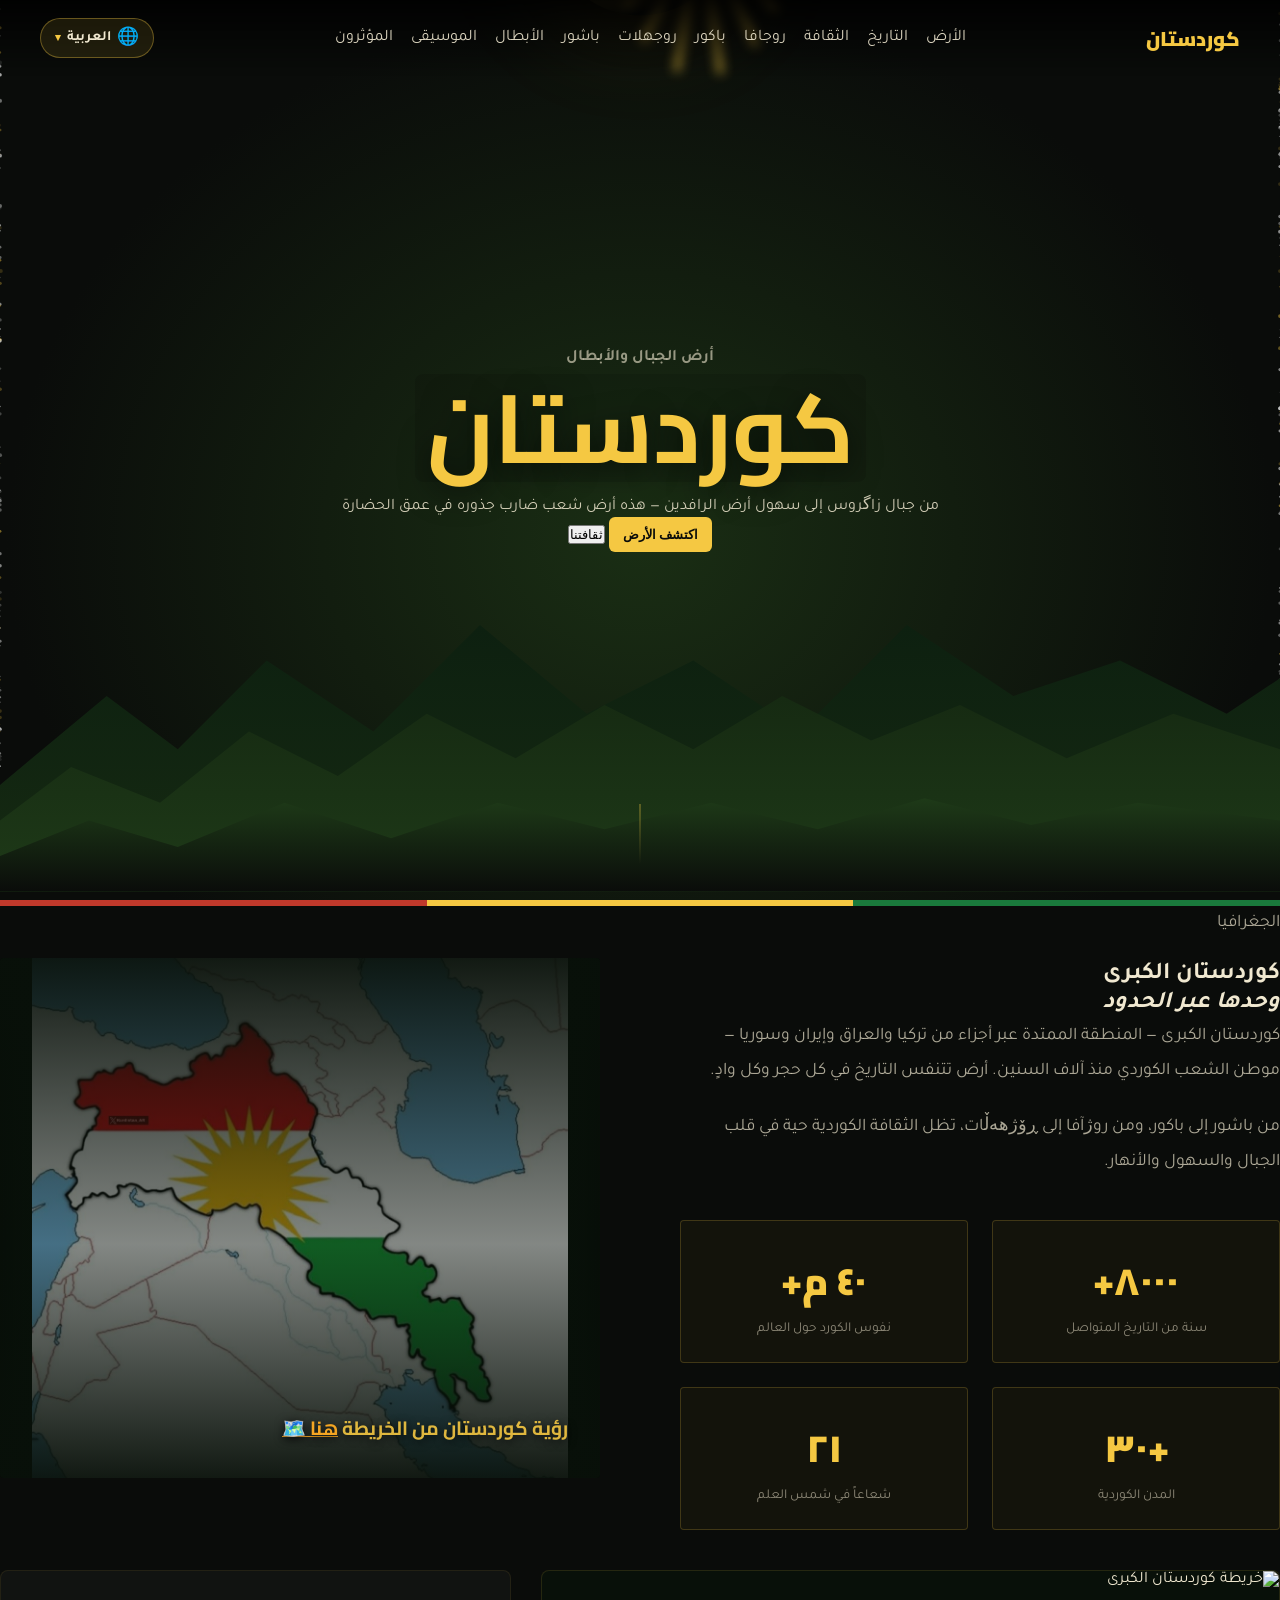
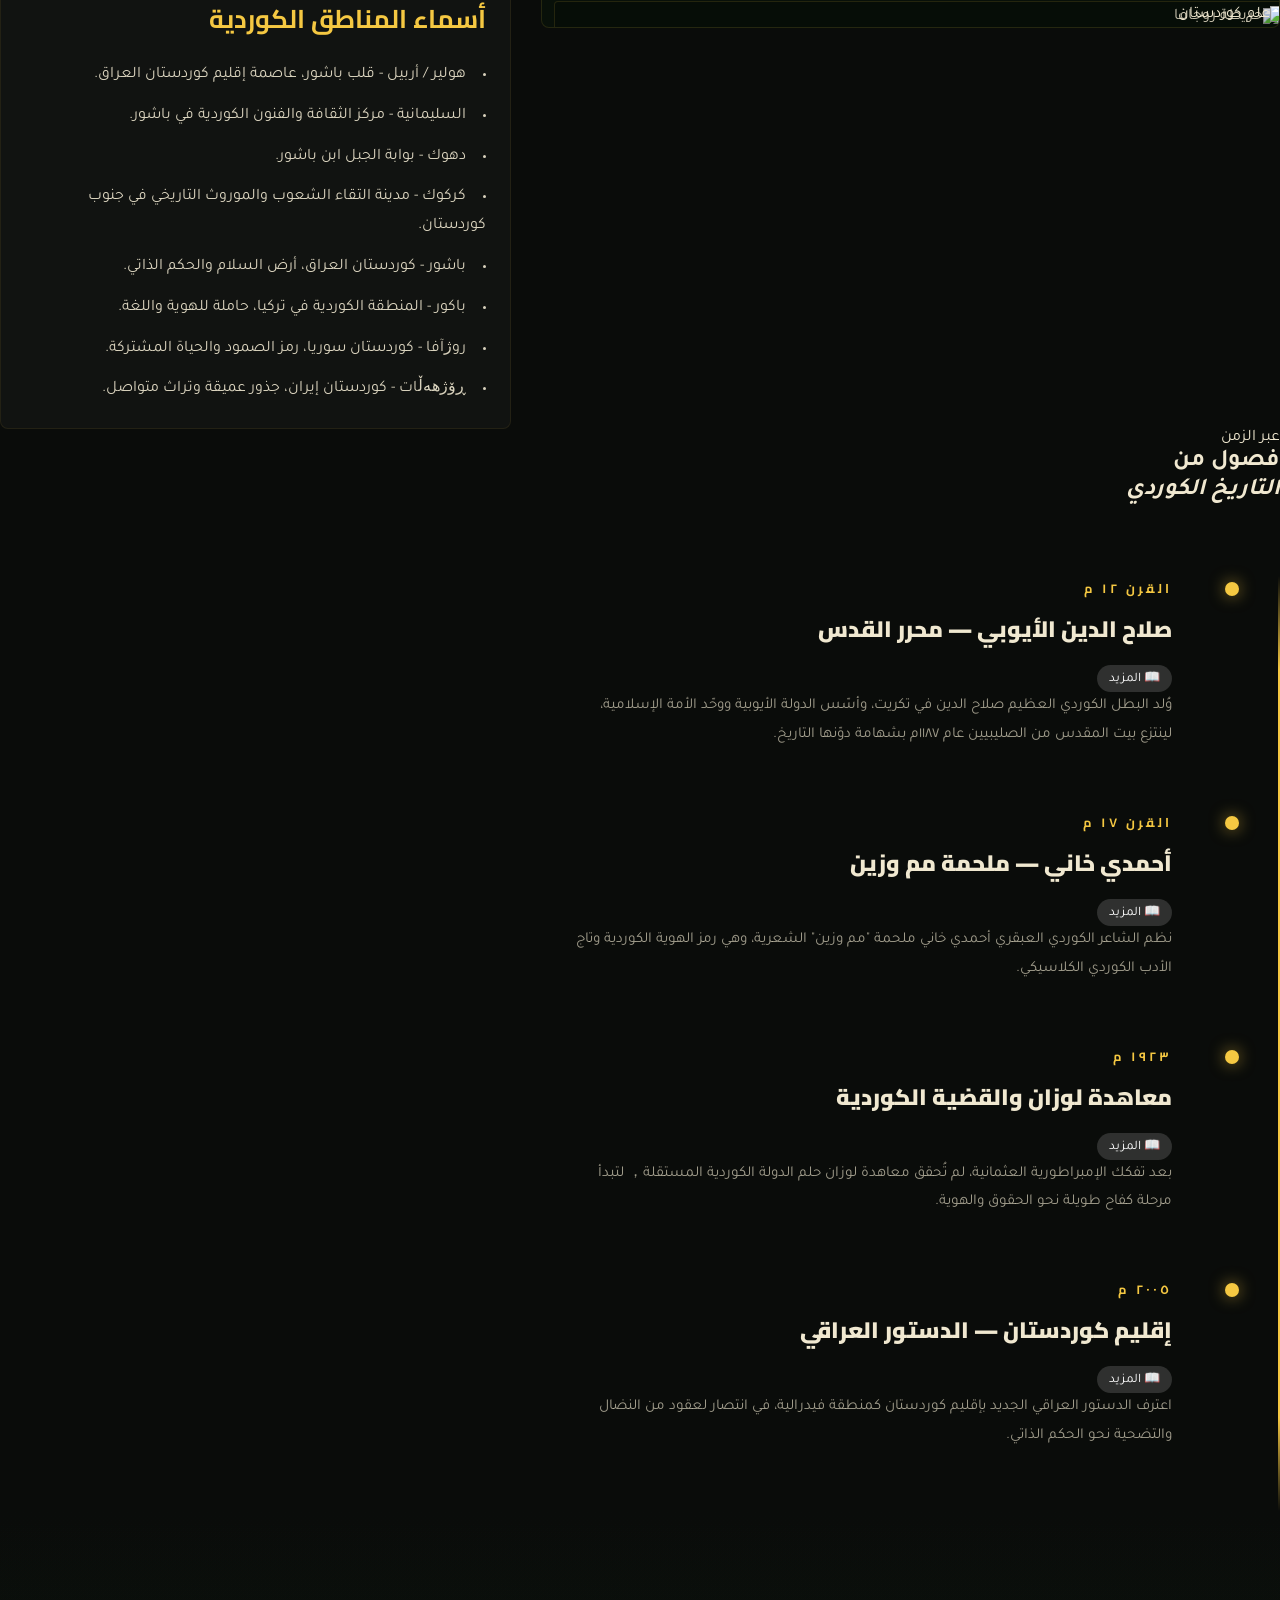
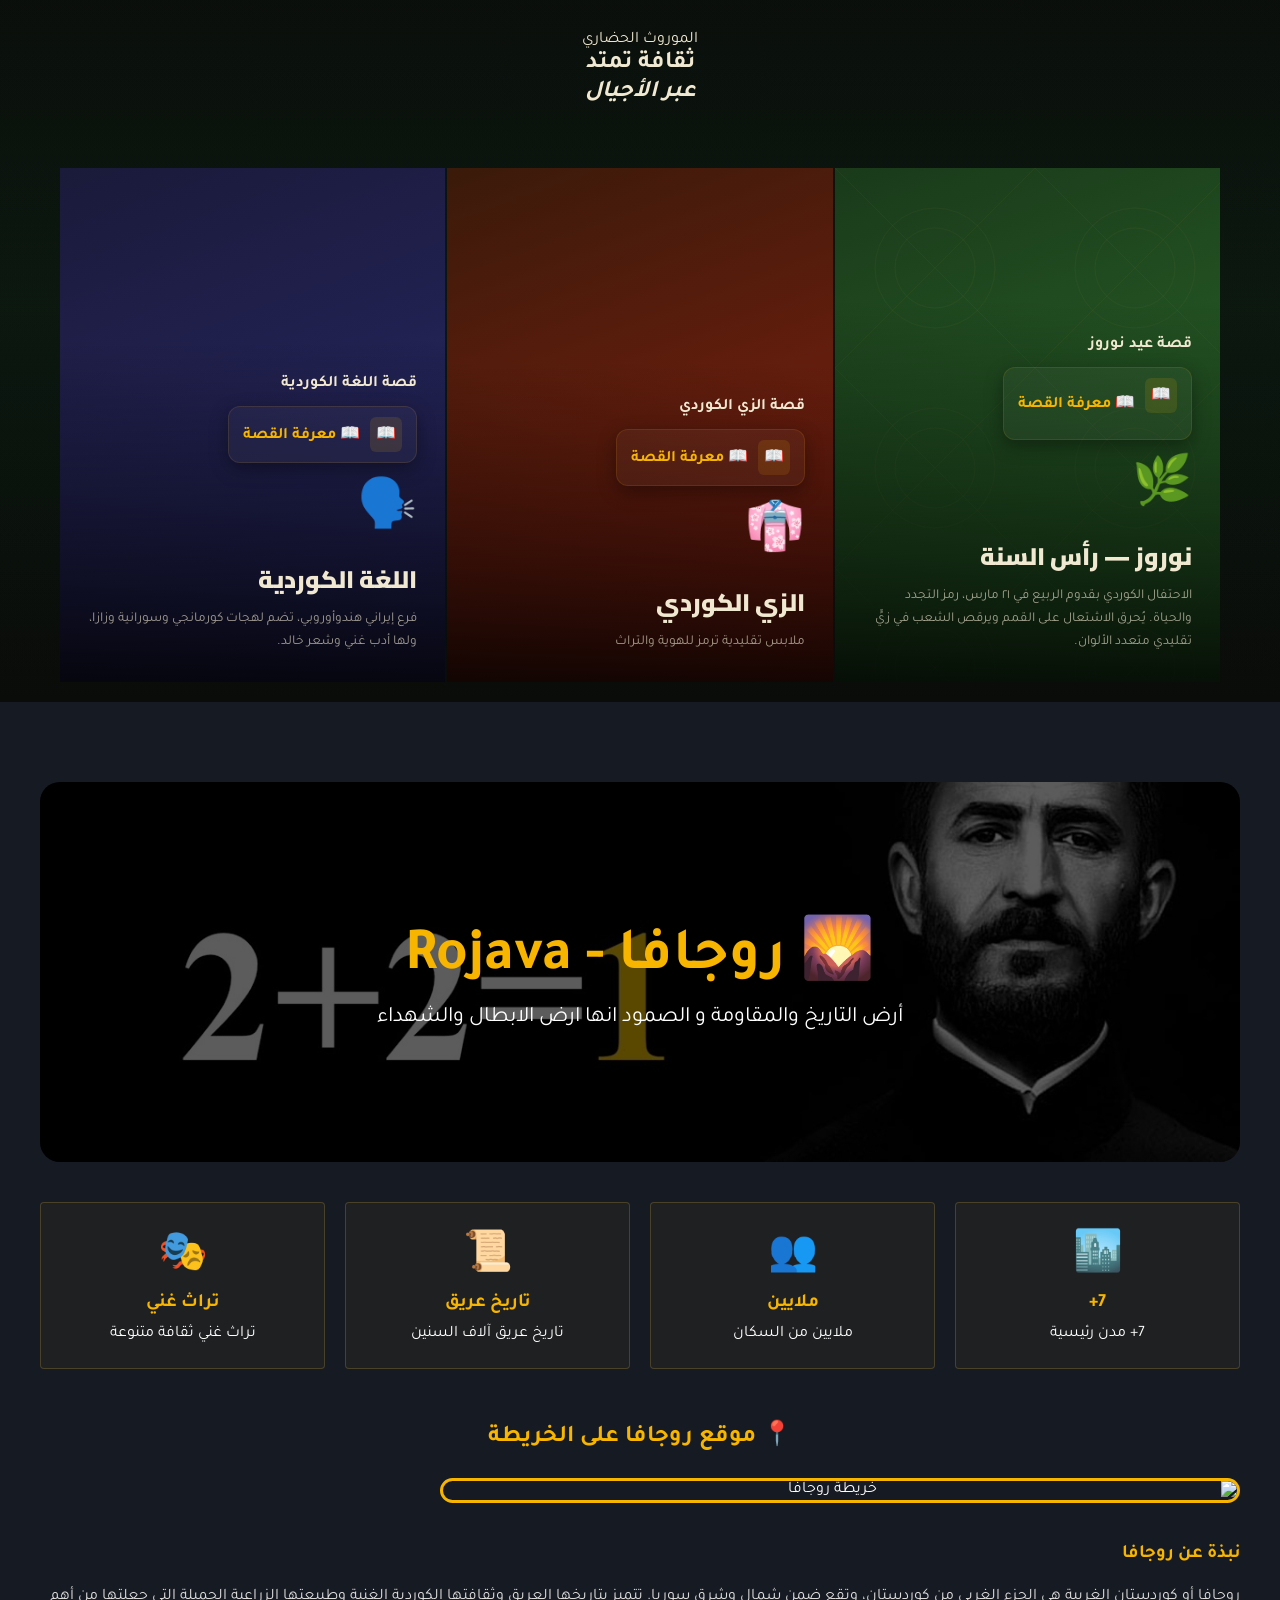
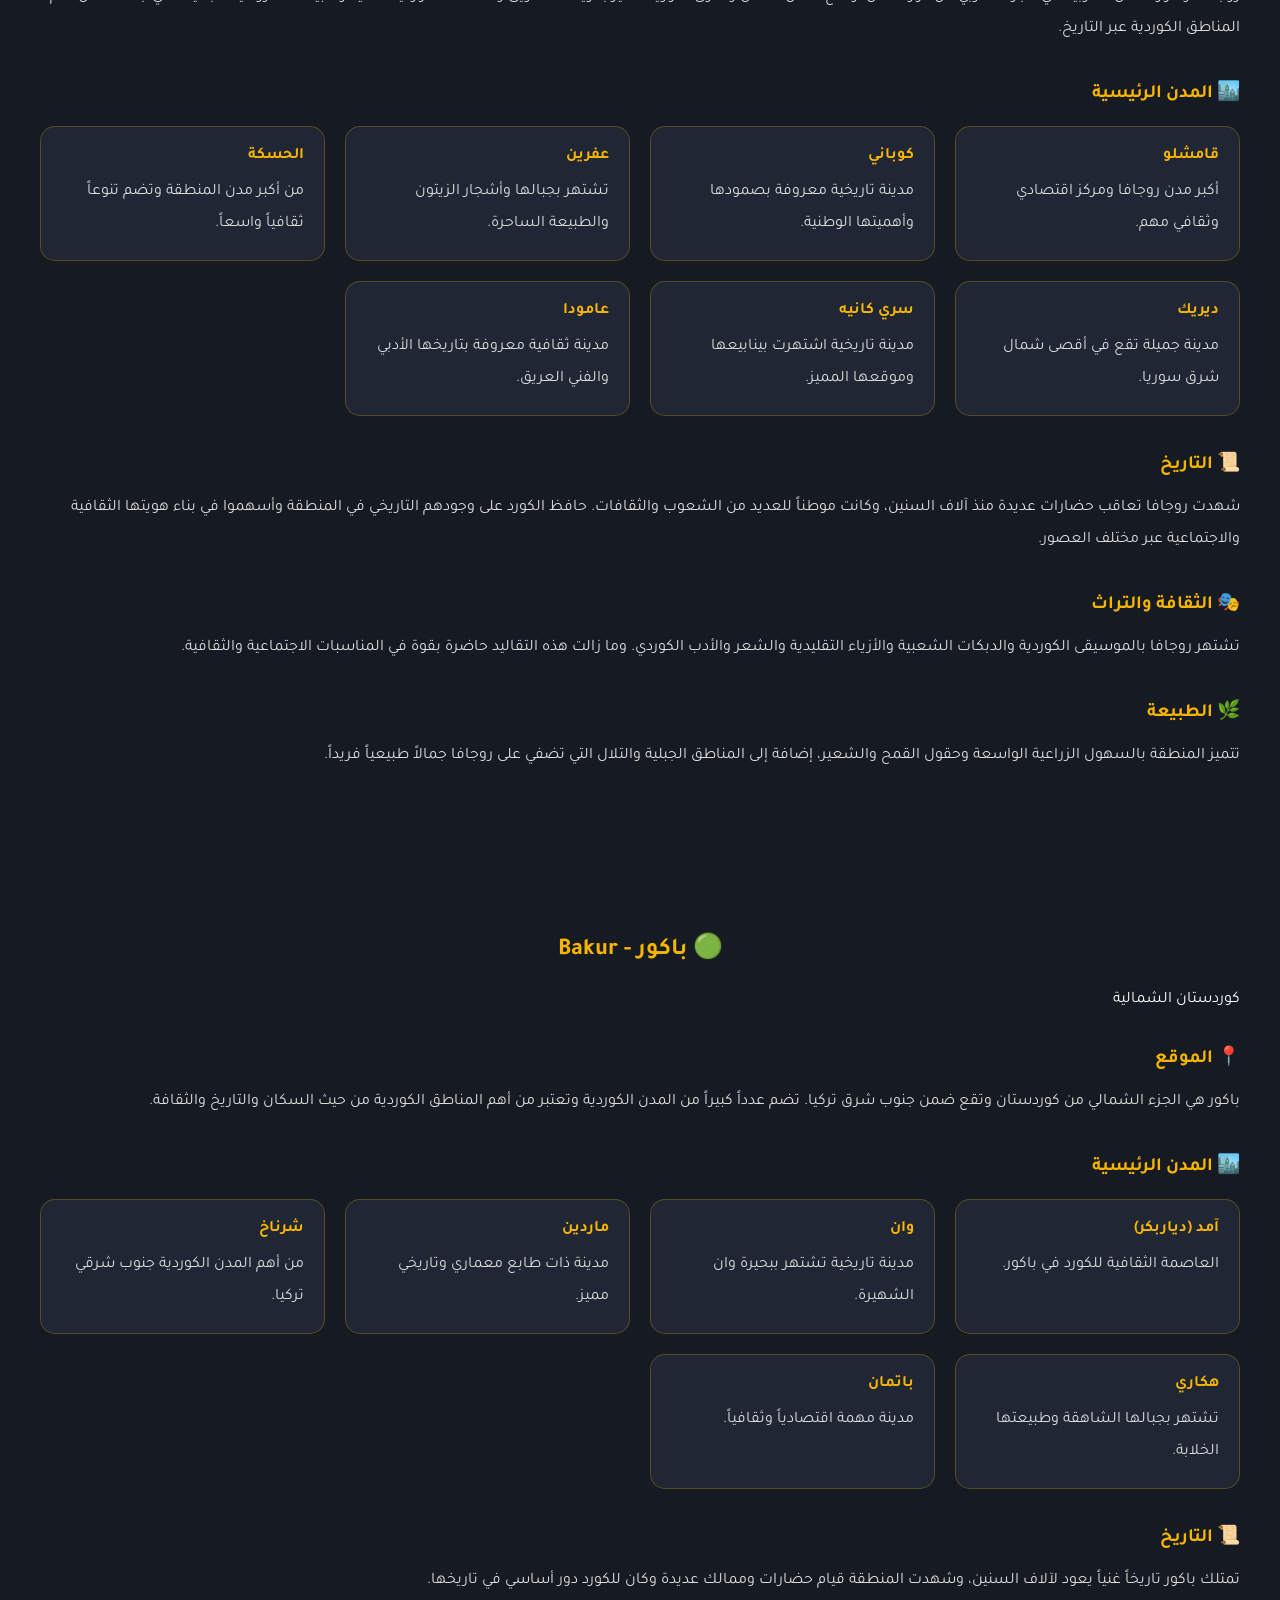
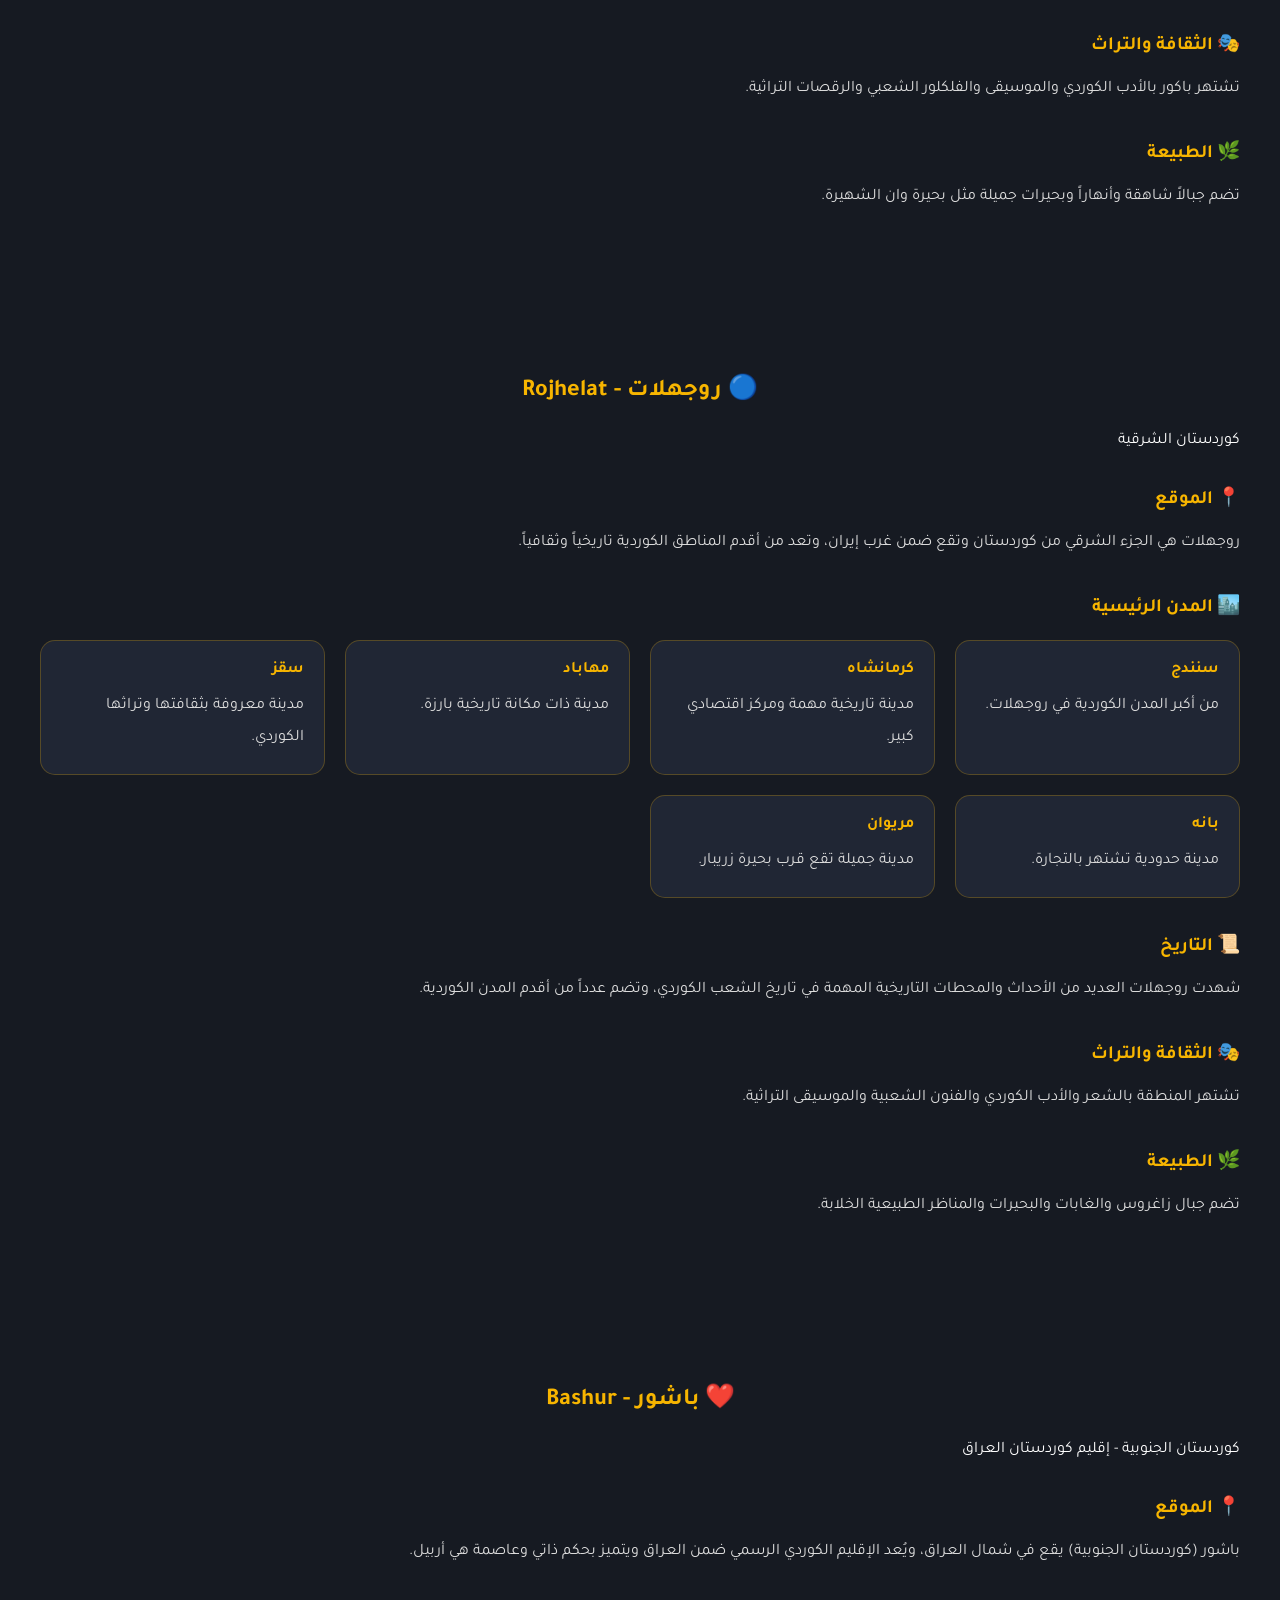
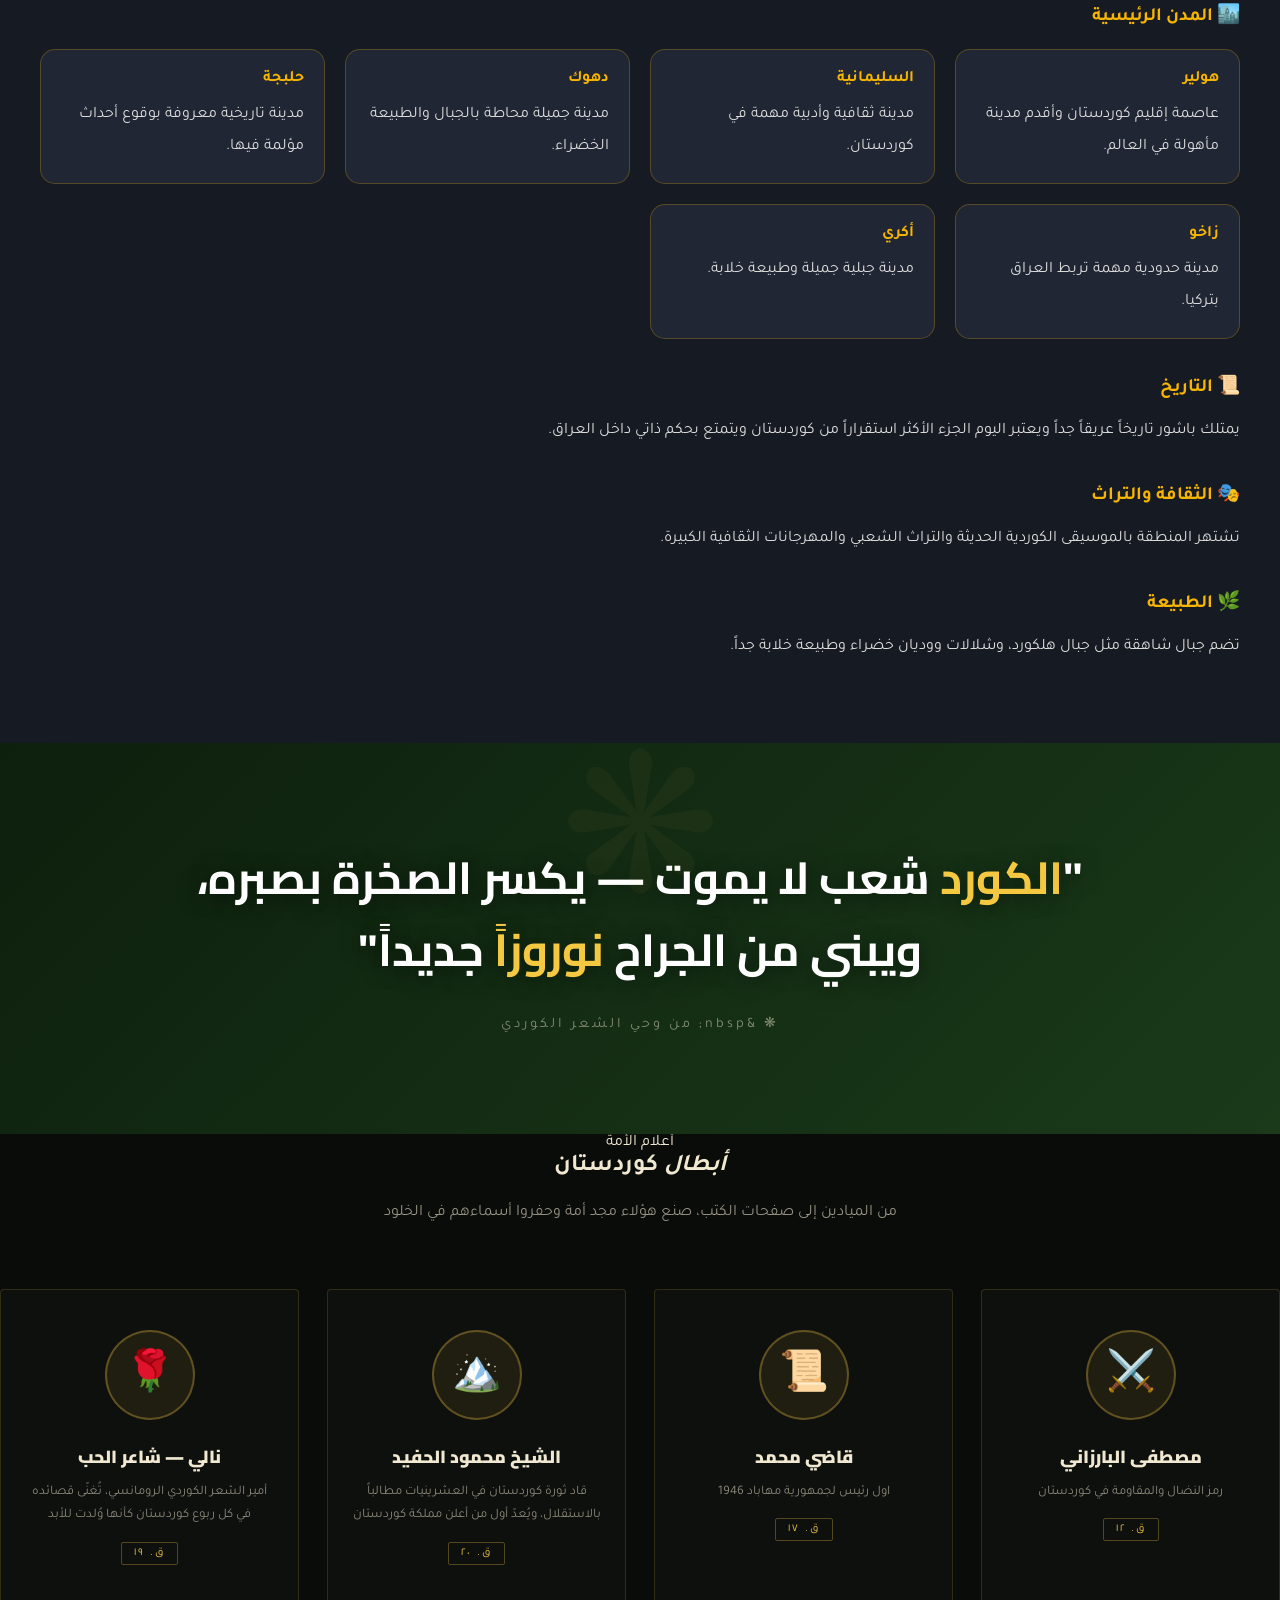
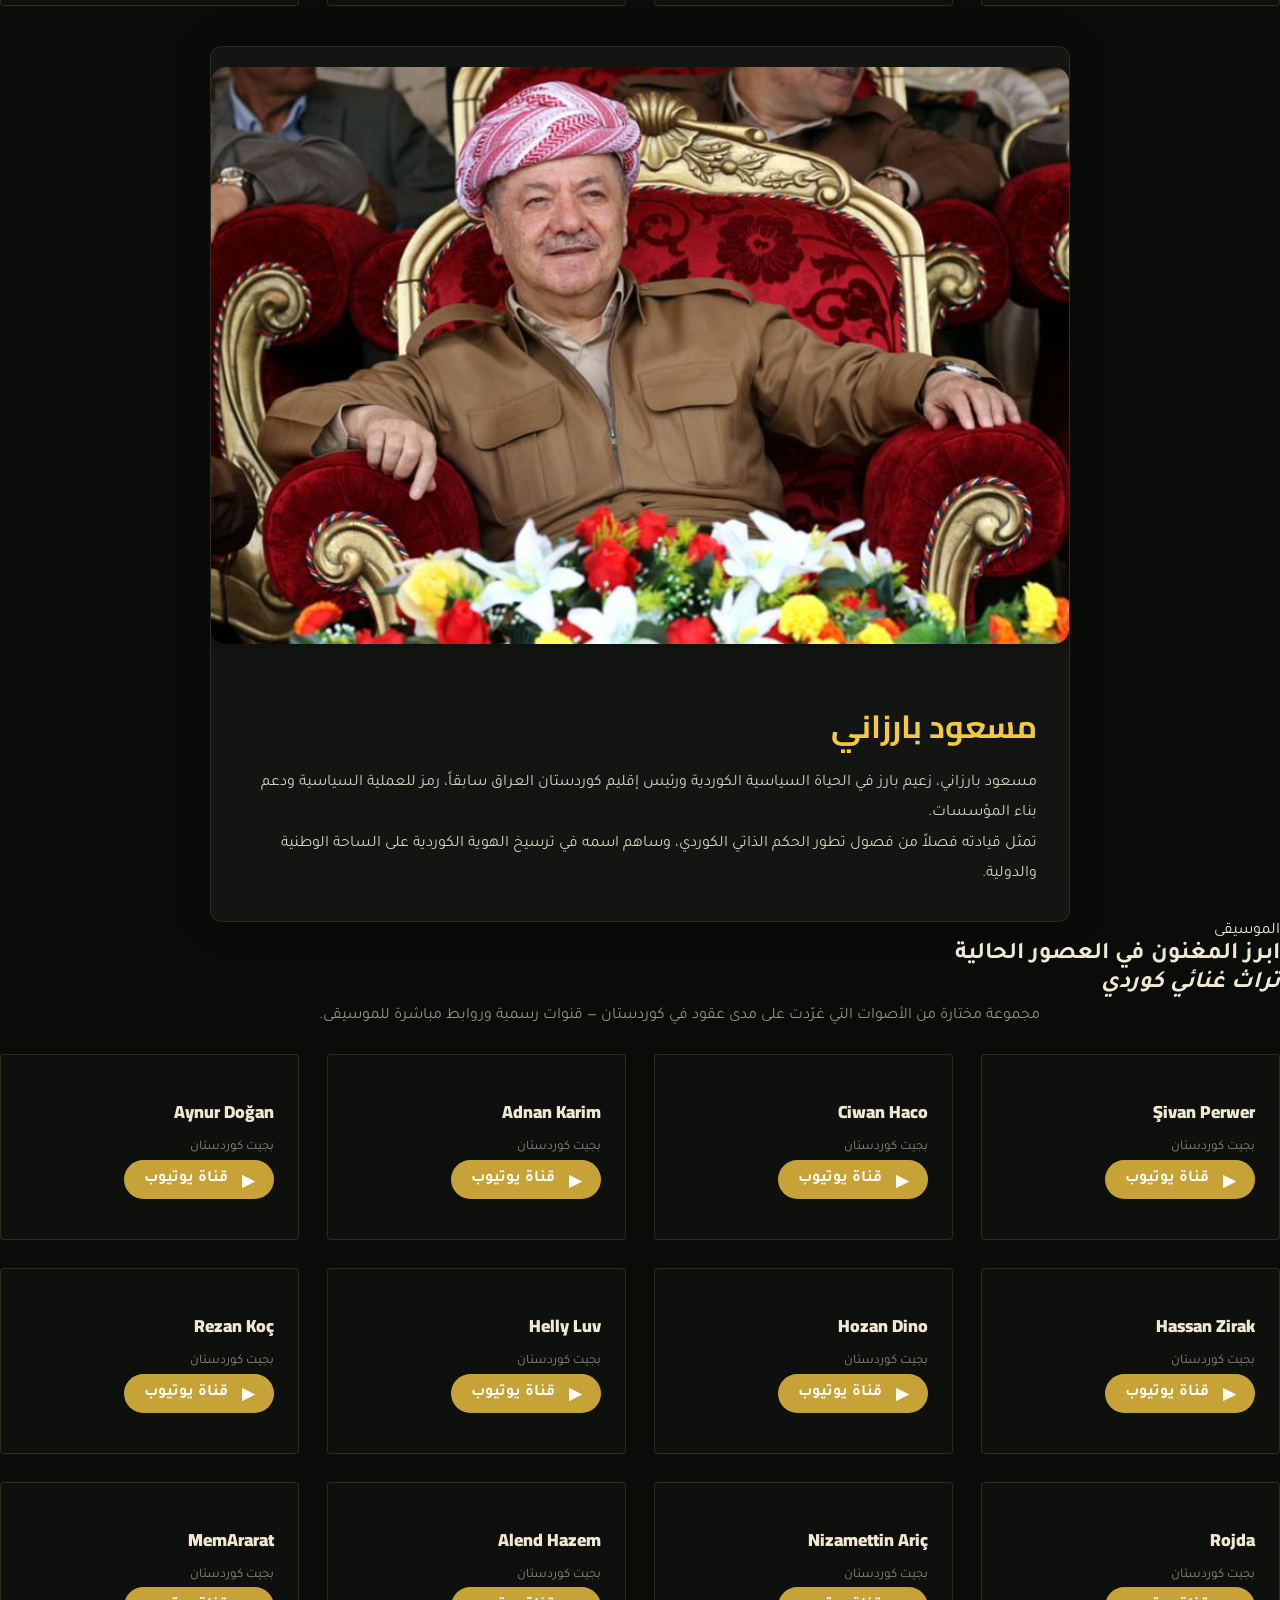
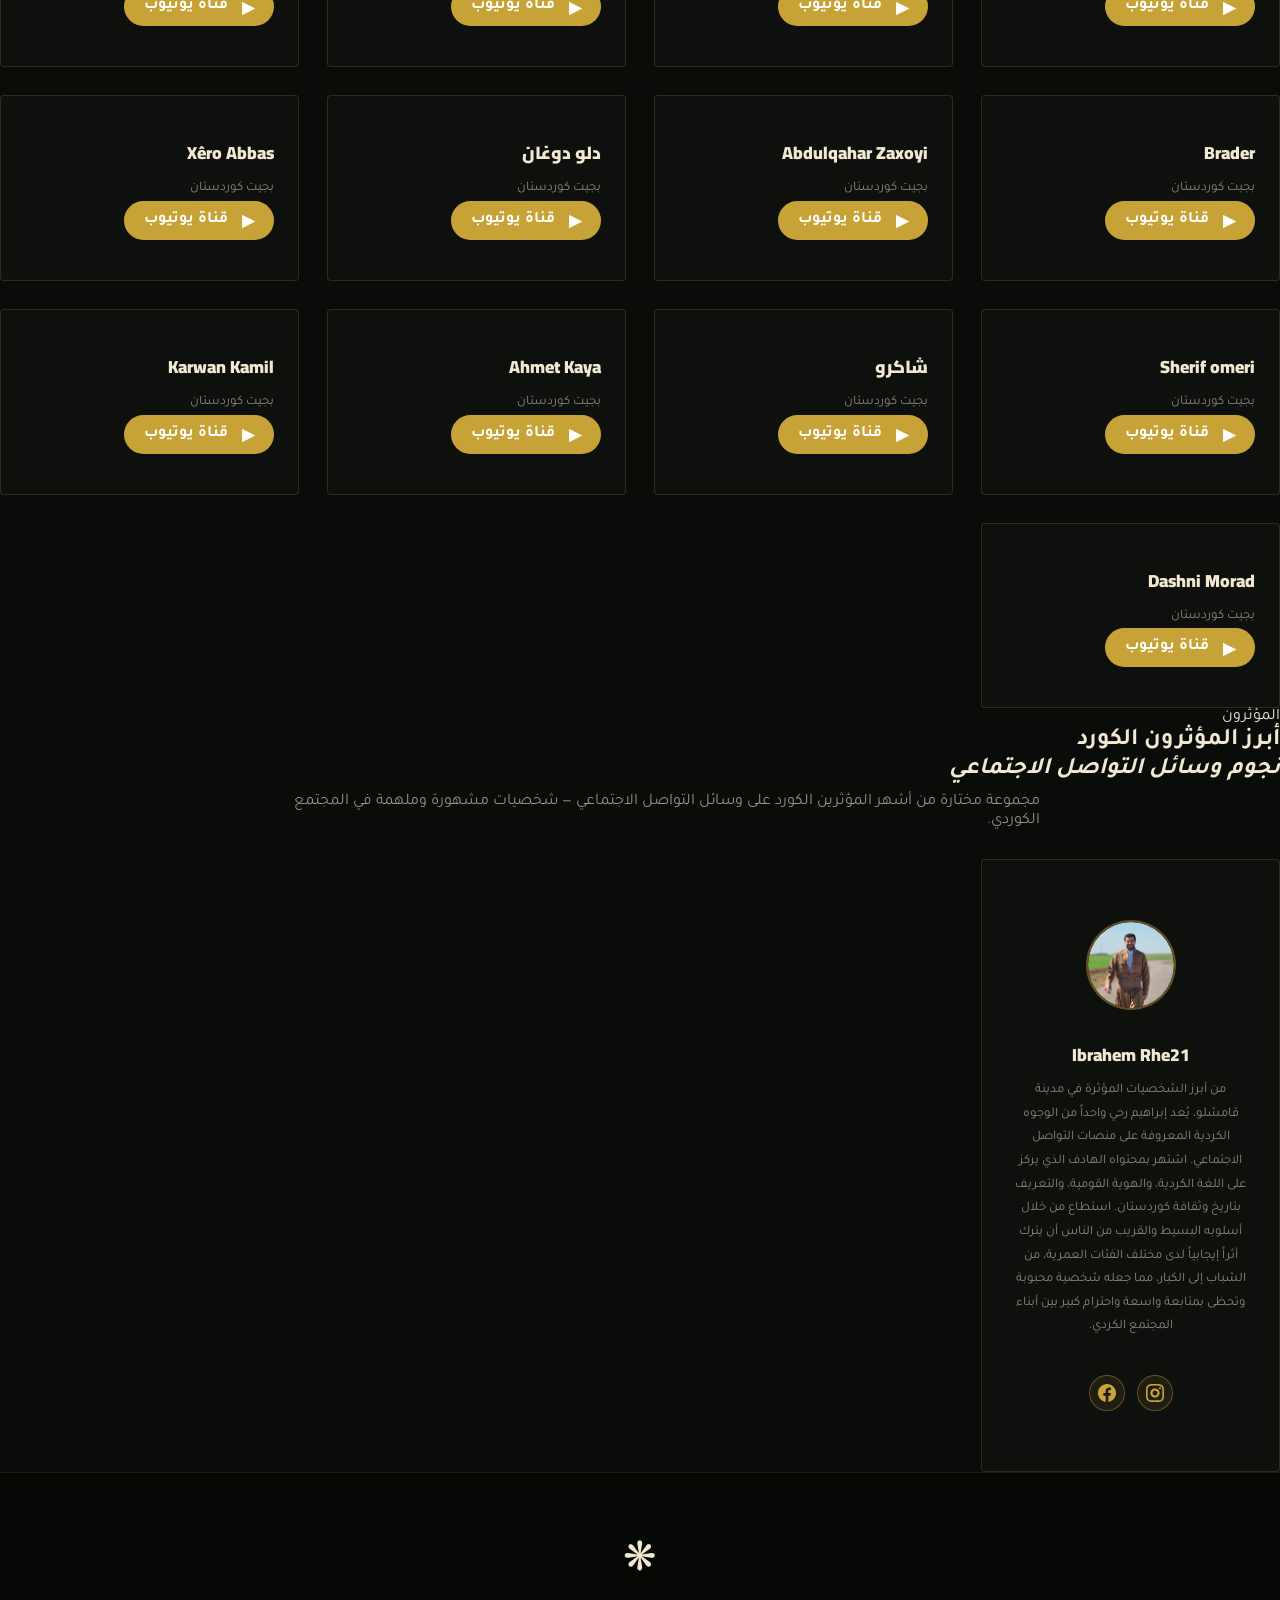
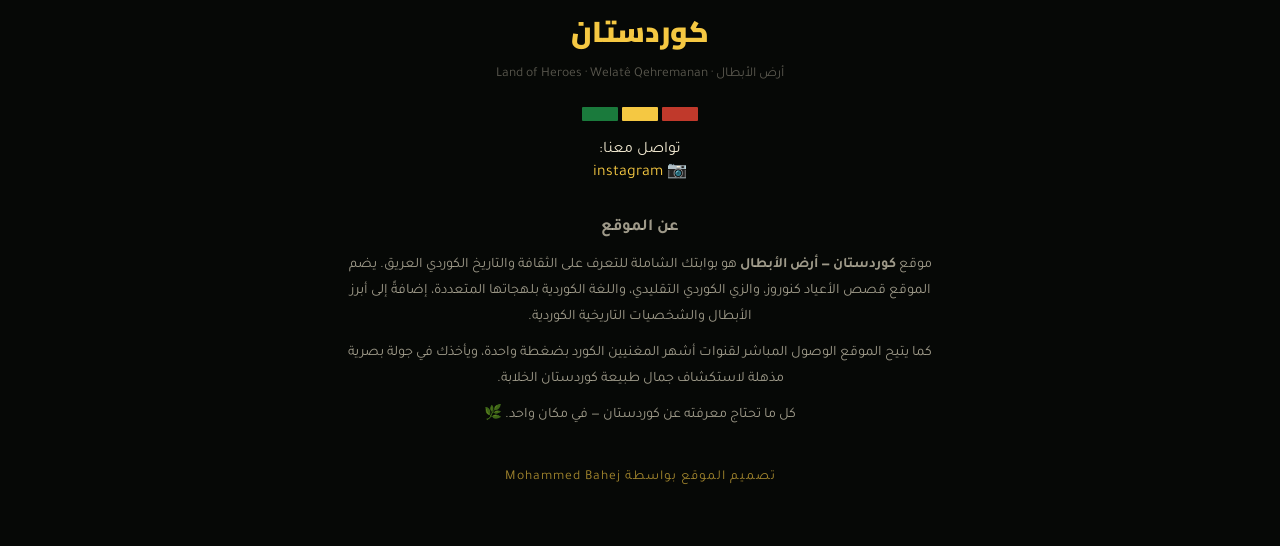
==== commit 2389e20a: "Add files via upload" ====
--- a/index.html
+++ b/index.html
@@ -1267,7 +1267,6 @@
             <li><a href="#heroes" data-translate="nav_heroes">الأبطال</a></li>
             <li><a href="#music" data-translate="nav_music">الموسيقى</a></li>
             <li><a href="#influencers" data-translate="nav_influencers">المؤثرون</a></li>
-            <li><a href="#nature" data-translate="nav_nature">الطبيعة</a></li>
         </ul>
 
         <!-- Language Switcher -->
@@ -2202,92 +2201,54 @@
         </div>
     </section>
     <!-- NATURE -->
-    <section id="nature">
-        <div style="
-       background: linear-gradient(135deg, #1a3a2a, #2d6a4f);
-       border-radius: 20px;
-       max-width: 800px;
-       margin: 0 auto;
-       padding: 60px 40px;
-       text-align: center;
-   ">
-            <span style="font-size:60px;">🏔️</span>
-
-            <h2 style="color:white; font-size:32px; margin:20px 0 10px;" data-translate="nature_title">
-                جنة في قلب الشرق
-            </h2>
-
-            <p style="color:rgba(255,255,255,0.8); font-size:16px; line-height:1.8; margin-bottom:15px;"
-                data-translate="nature_desc1">
-                من ثلوج جبل هلكورد إلى شلالات گالي علي بيگ الساحرة،
-                ومن السهول الخضراء إلى الأنهار الزرقاء — كوردستان طبيعة تبهر الأبصار.
+
+    <!-- FOOTER -->
+    <footer>
+
+        <div class="footer-sun">❋</div>
+        <div class="footer-name" data-translate="footer_name">كوردستان</div>
+        <div class="footer-sub" data-translate="footer_sub">أرض الأبطال · Land of Heroes · Welatê Qehremanan</div>
+        <div class="flag-footer">
+            <div class="flag-block" style="background:var(--red)"></div>
+            <div class="flag-block" style="background:var(--gold)"></div>
+            <div class="flag-block" style="background:var(--green)"></div>
+        </div>
+
+        <div class="footer-contact" style="margin-top: 20px;">
+            <p data-translate="footer_contact">تواصل معنا:</p>
+            <a href="https://www.instagram.com/mohammed_bahij1" target="_blank" rel="noopener noreferrer"
+                style="color: var(--gold); text-decoration: none;">
+                <span class="footer-icon">📷 instagram</span>
+            </a>
+        </div>
+
+        <div class="footer-about"
+            style="margin-top: 30px; max-width: 600px; margin-left: auto; margin-right: auto; color: rgba(240, 232, 208, 0.65); font-size: 0.9rem; line-height: 1.8;">
+            <h3 data-translate="footer_about_title">عن الموقع</h3>
+            <p data-translate="footer_about_desc1" style="margin-top: 10px;">
+                موقع <strong>كوردستان — أرض الأبطال</strong> هو بوابتك الشاملة
+                للتعرف على الثقافة والتاريخ الكوردي العريق. يضم الموقع قصص
+                الأعياد كنوروز، والزي الكوردي التقليدي، واللغة الكوردية بلهجاتها
+                المتعددة، إضافةً إلى أبرز الأبطال والشخصيات التاريخية الكوردية.
             </p>
-
-            <p style="color:rgba(255,255,255,0.7); font-size:15px; line-height:1.8; margin-bottom:30px;"
-                data-translate="nature_desc2">
-                أربعة فصول، أربعة أوجه من الجمال 🌸❄️🍂☀️
+            <p data-translate="footer_about_desc2" style="margin-top: 10px;">
+                كما يتيح الموقع الوصول المباشر لقنوات أشهر المغنيين الكورد
+                بضغطة واحدة، ويأخذك في جولة بصرية مذهلة لاستكشاف جمال
+                طبيعة كوردستان الخلابة.
             </p>
-
-            <a href="https://youtu.be/HLml5SWtsgo" target="_blank" style="
-              background: #f5a623;
-              color: white;
-              padding: 14px 35px;
-              border-radius: 30px;
-              text-decoration: none;
-              font-size: 18px;
-              font-weight: bold;
-          ">
-                <span data-translate="nature_btn">🎬 اكتشف</span>
-            </a>
-        </div>
-
-        <!-- FOOTER -->
-        <footer>
-
-            <div class="footer-sun">❋</div>
-            <div class="footer-name" data-translate="footer_name">كوردستان</div>
-            <div class="footer-sub" data-translate="footer_sub">أرض الأبطال · Land of Heroes · Welatê Qehremanan</div>
-            <div class="flag-footer">
-                <div class="flag-block" style="background:var(--red)"></div>
-                <div class="flag-block" style="background:var(--gold)"></div>
-                <div class="flag-block" style="background:var(--green)"></div>
-            </div>
-
-            <div class="footer-contact" style="margin-top: 20px;">
-                <p data-translate="footer_contact">تواصل معنا:</p>
-                <a href="https://www.instagram.com/mohammed_bahij1" target="_blank" rel="noopener noreferrer"
-                    style="color: var(--gold); text-decoration: none;">
-                    <span class="footer-icon">📷 instagram</span>
-                </a>
-            </div>
-
-            <div class="footer-about"
-                style="margin-top: 30px; max-width: 600px; margin-left: auto; margin-right: auto; color: rgba(240, 232, 208, 0.65); font-size: 0.9rem; line-height: 1.8;">
-                <h3 data-translate="footer_about_title">عن الموقع</h3>
-                <p data-translate="footer_about_desc1" style="margin-top: 10px;">
-                    موقع <strong>كوردستان — أرض الأبطال</strong> هو بوابتك الشاملة
-                    للتعرف على الثقافة والتاريخ الكوردي العريق. يضم الموقع قصص
-                    الأعياد كنوروز، والزي الكوردي التقليدي، واللغة الكوردية بلهجاتها
-                    المتعددة، إضافةً إلى أبرز الأبطال والشخصيات التاريخية الكوردية.
-                </p>
-                <p data-translate="footer_about_desc2" style="margin-top: 10px;">
-                    كما يتيح الموقع الوصول المباشر لقنوات أشهر المغنيين الكورد
-                    بضغطة واحدة، ويأخذك في جولة بصرية مذهلة لاستكشاف جمال
-                    طبيعة كوردستان الخلابة.
-                </p>
-                <p data-translate="footer_about_desc3" style="margin-top: 10px;">كل ما تحتاج معرفته عن كوردستان — في
-                    مكان
-                    واحد. 🌿</p>
-            </div>
-
-            <div class="footer-credit" style="margin-top: 40px; font-size: 0.85rem; color: rgba(245, 200, 66, 0.65);"
-                data-translate="footer_credit">تصميم
-                الموقع بواسطة Mohammed Bahej</div>
-        </footer>
-
-        <!-- External JavaScript (safe from CSP injection) -->
-        <script src="js/translations.js"></script>
-        <script src="js/main.js"></script>
+            <p data-translate="footer_about_desc3" style="margin-top: 10px;">كل ما تحتاج معرفته عن كوردستان — في
+                مكان
+                واحد. 🌿</p>
+        </div>
+
+        <div class="footer-credit" style="margin-top: 40px; font-size: 0.85rem; color: rgba(245, 200, 66, 0.65);"
+            data-translate="footer_credit">تصميم
+            الموقع بواسطة Mohammed Bahej</div>
+    </footer>
+
+    <!-- External JavaScript (safe from CSP injection) -->
+    <script src="js/translations.js"></script>
+    <script src="js/main.js"></script>
 
 </body>
 
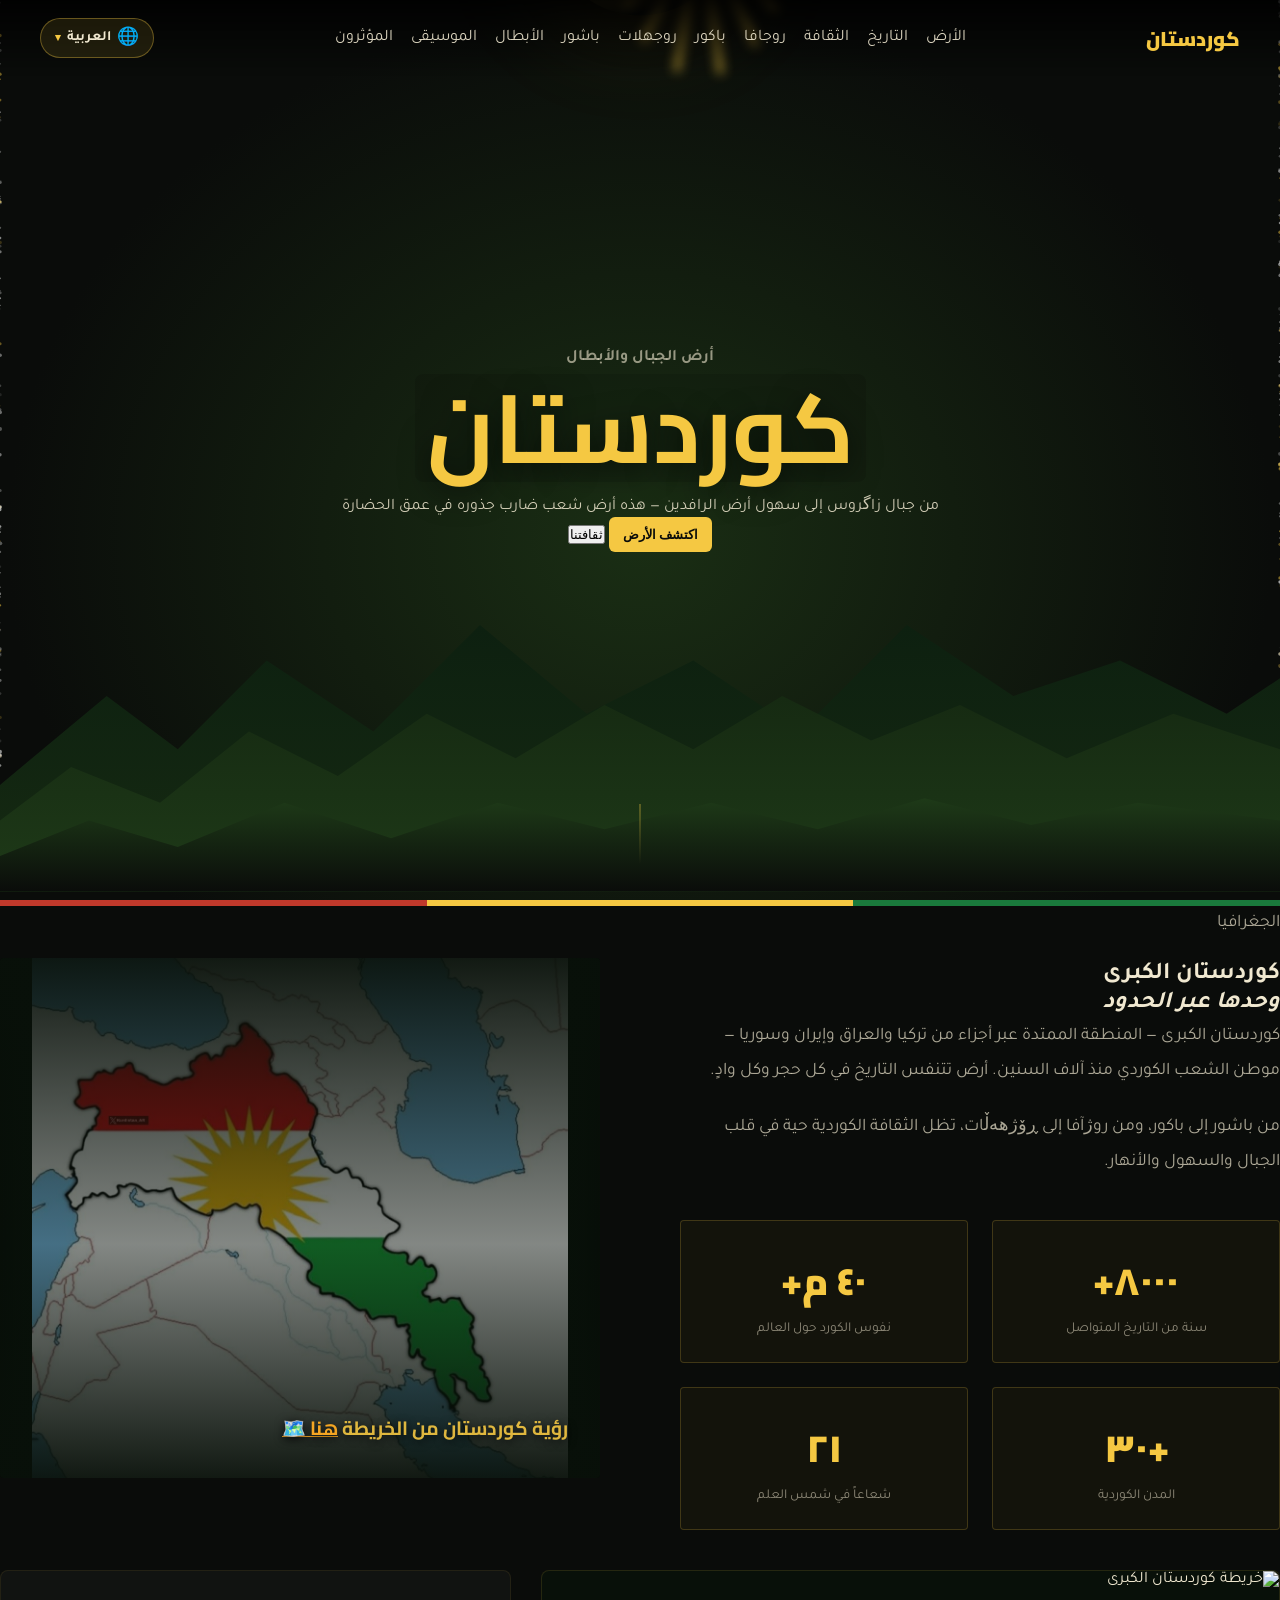
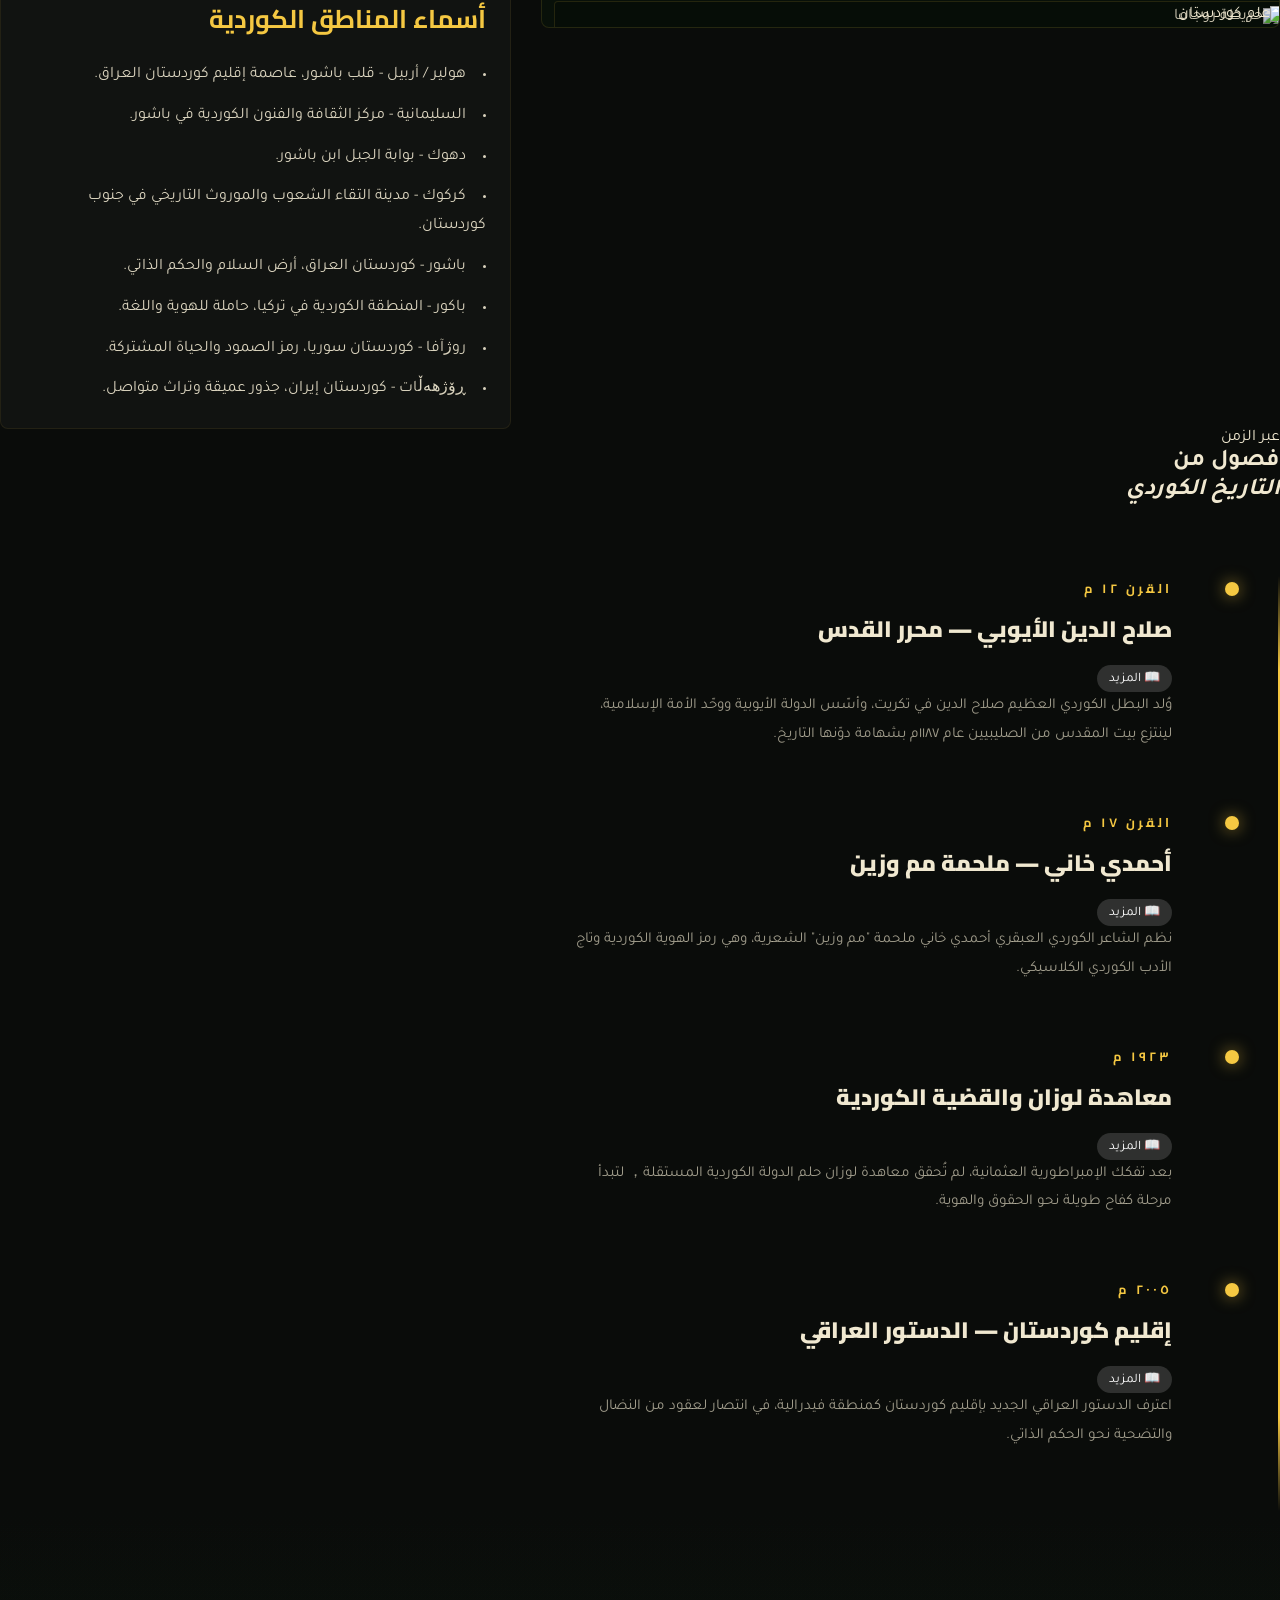
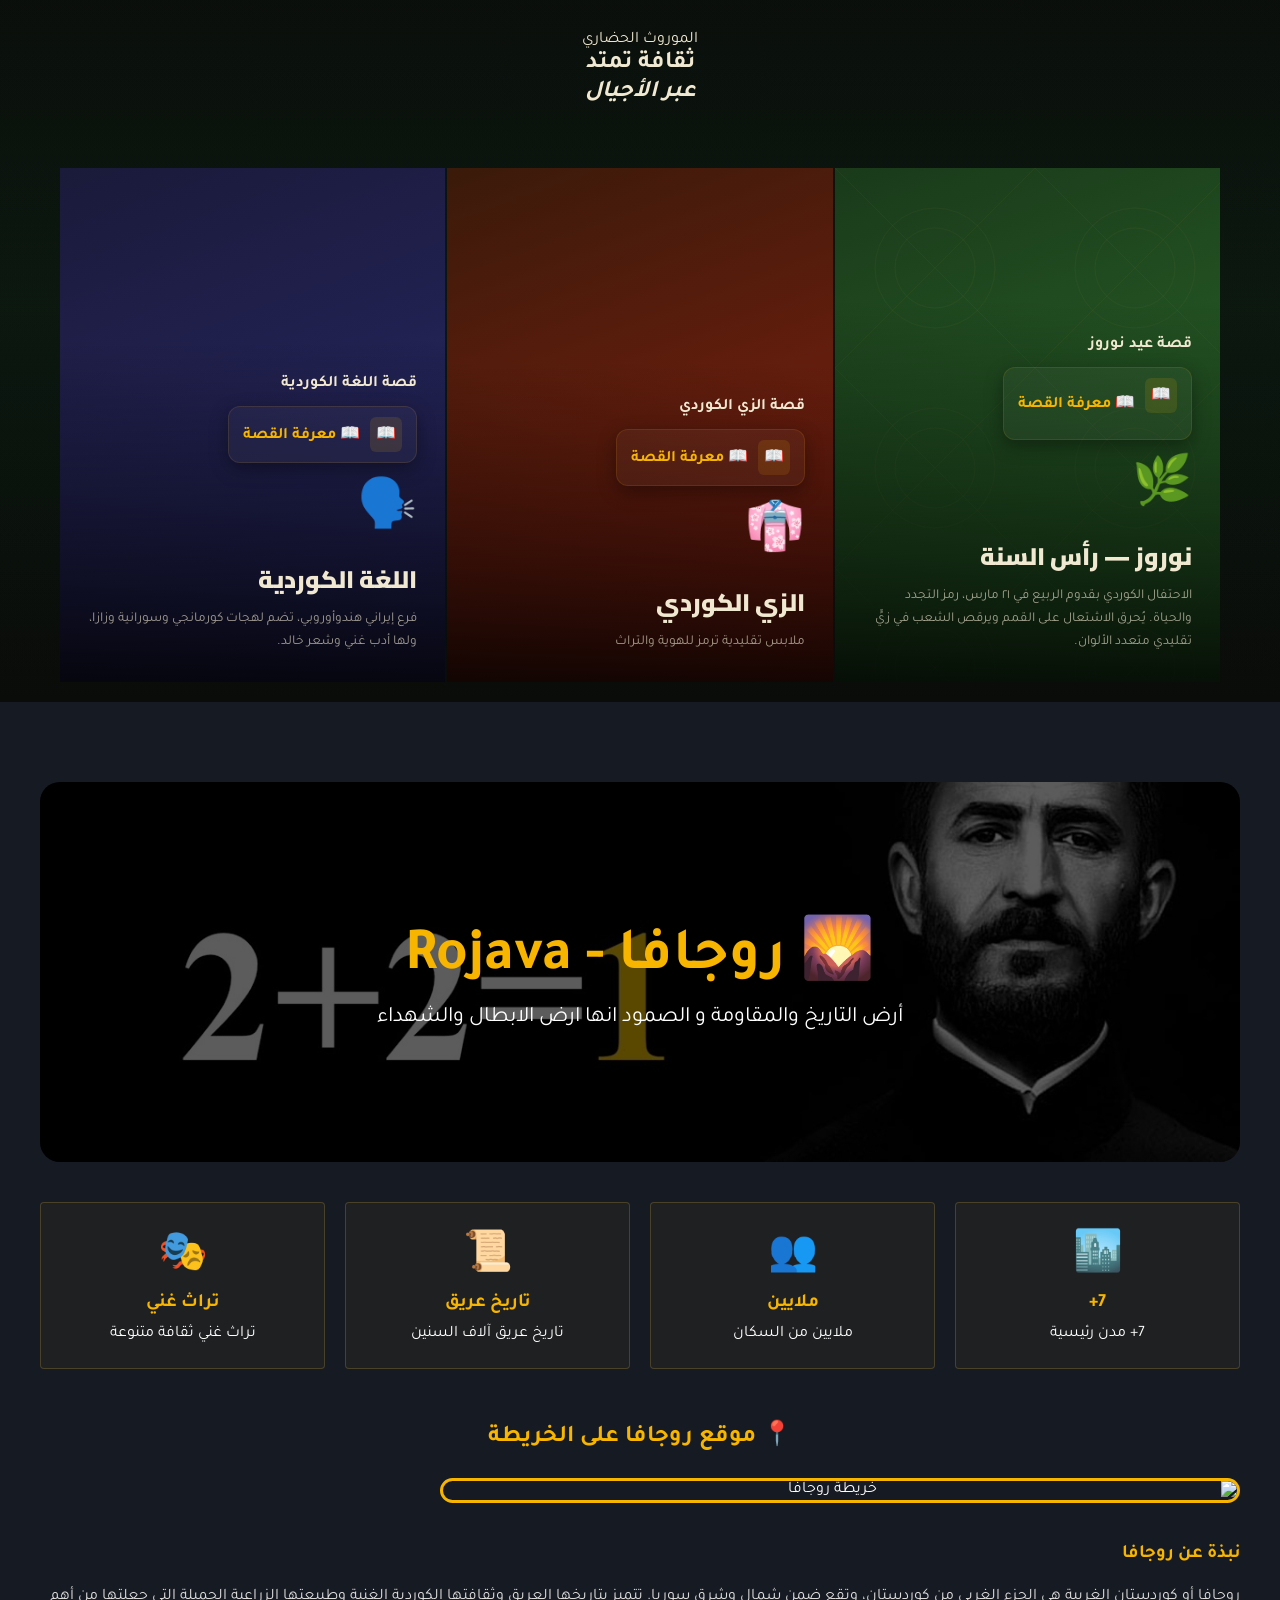
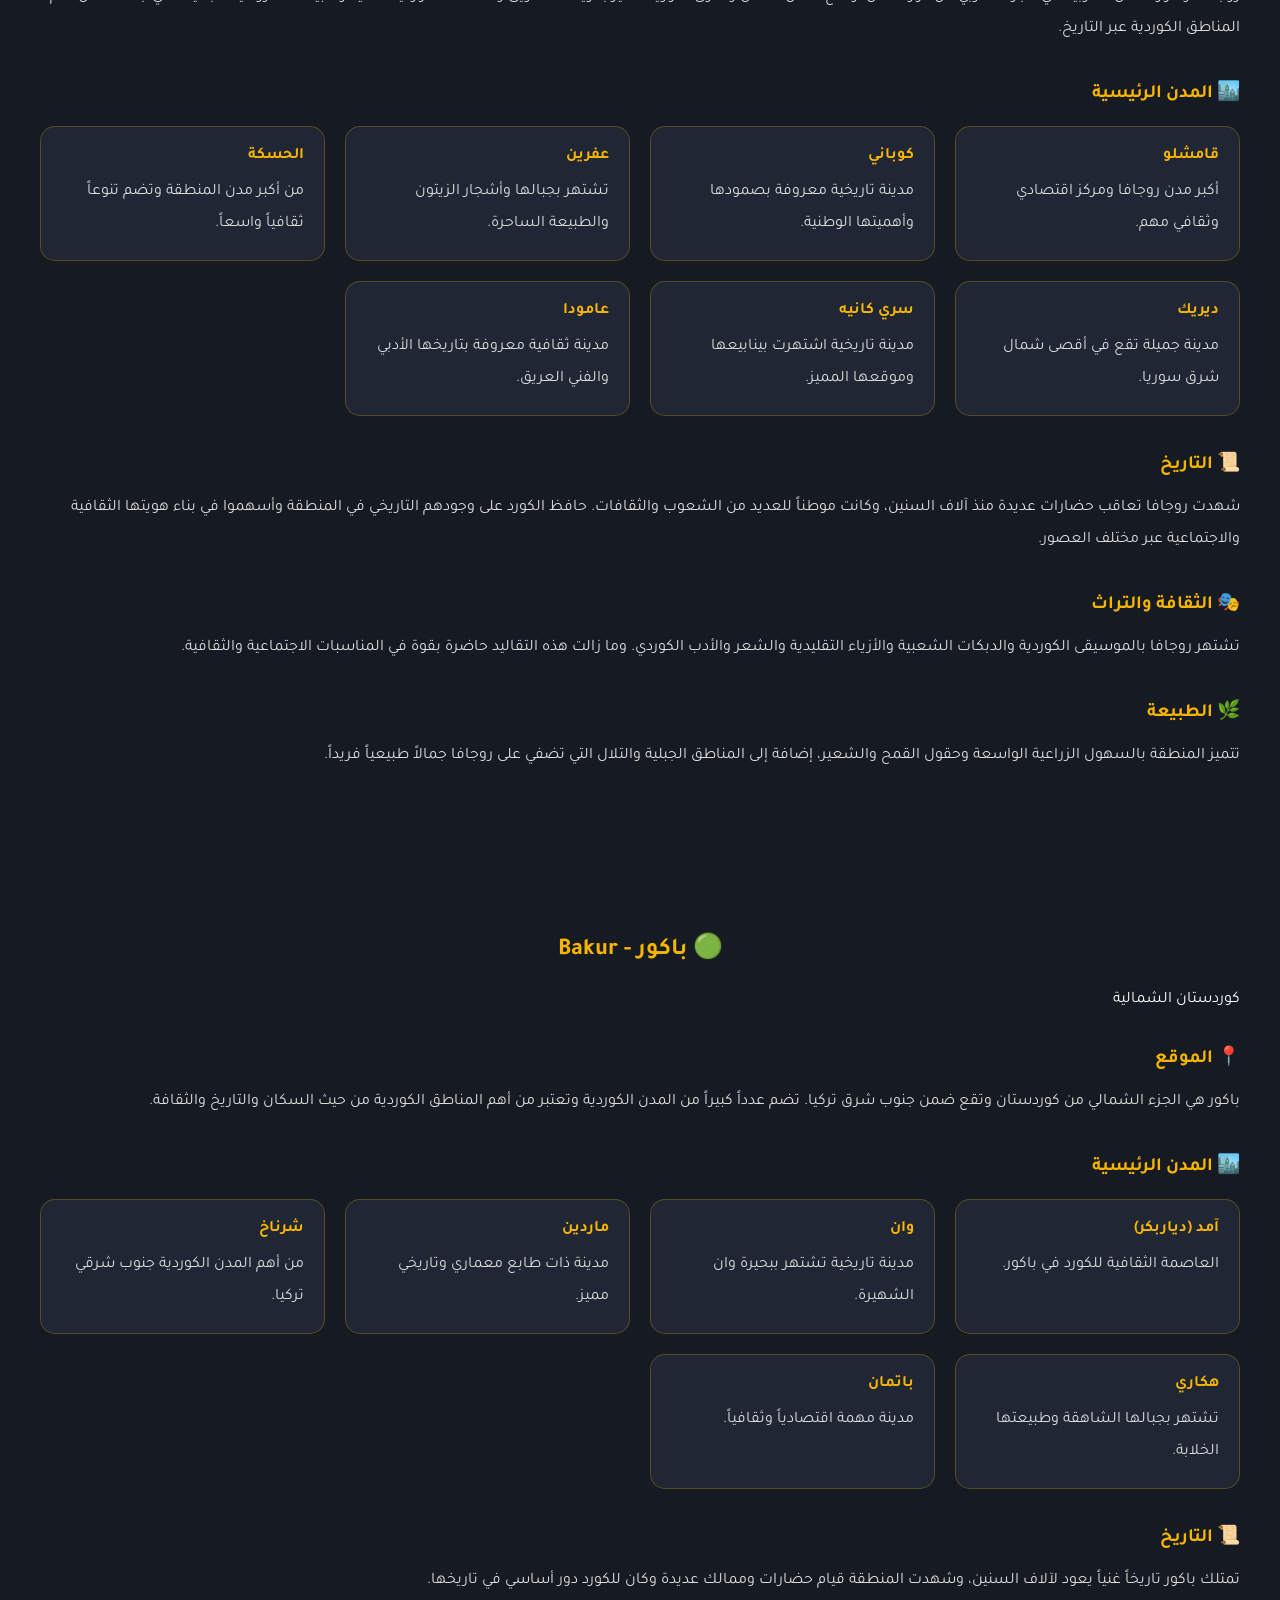
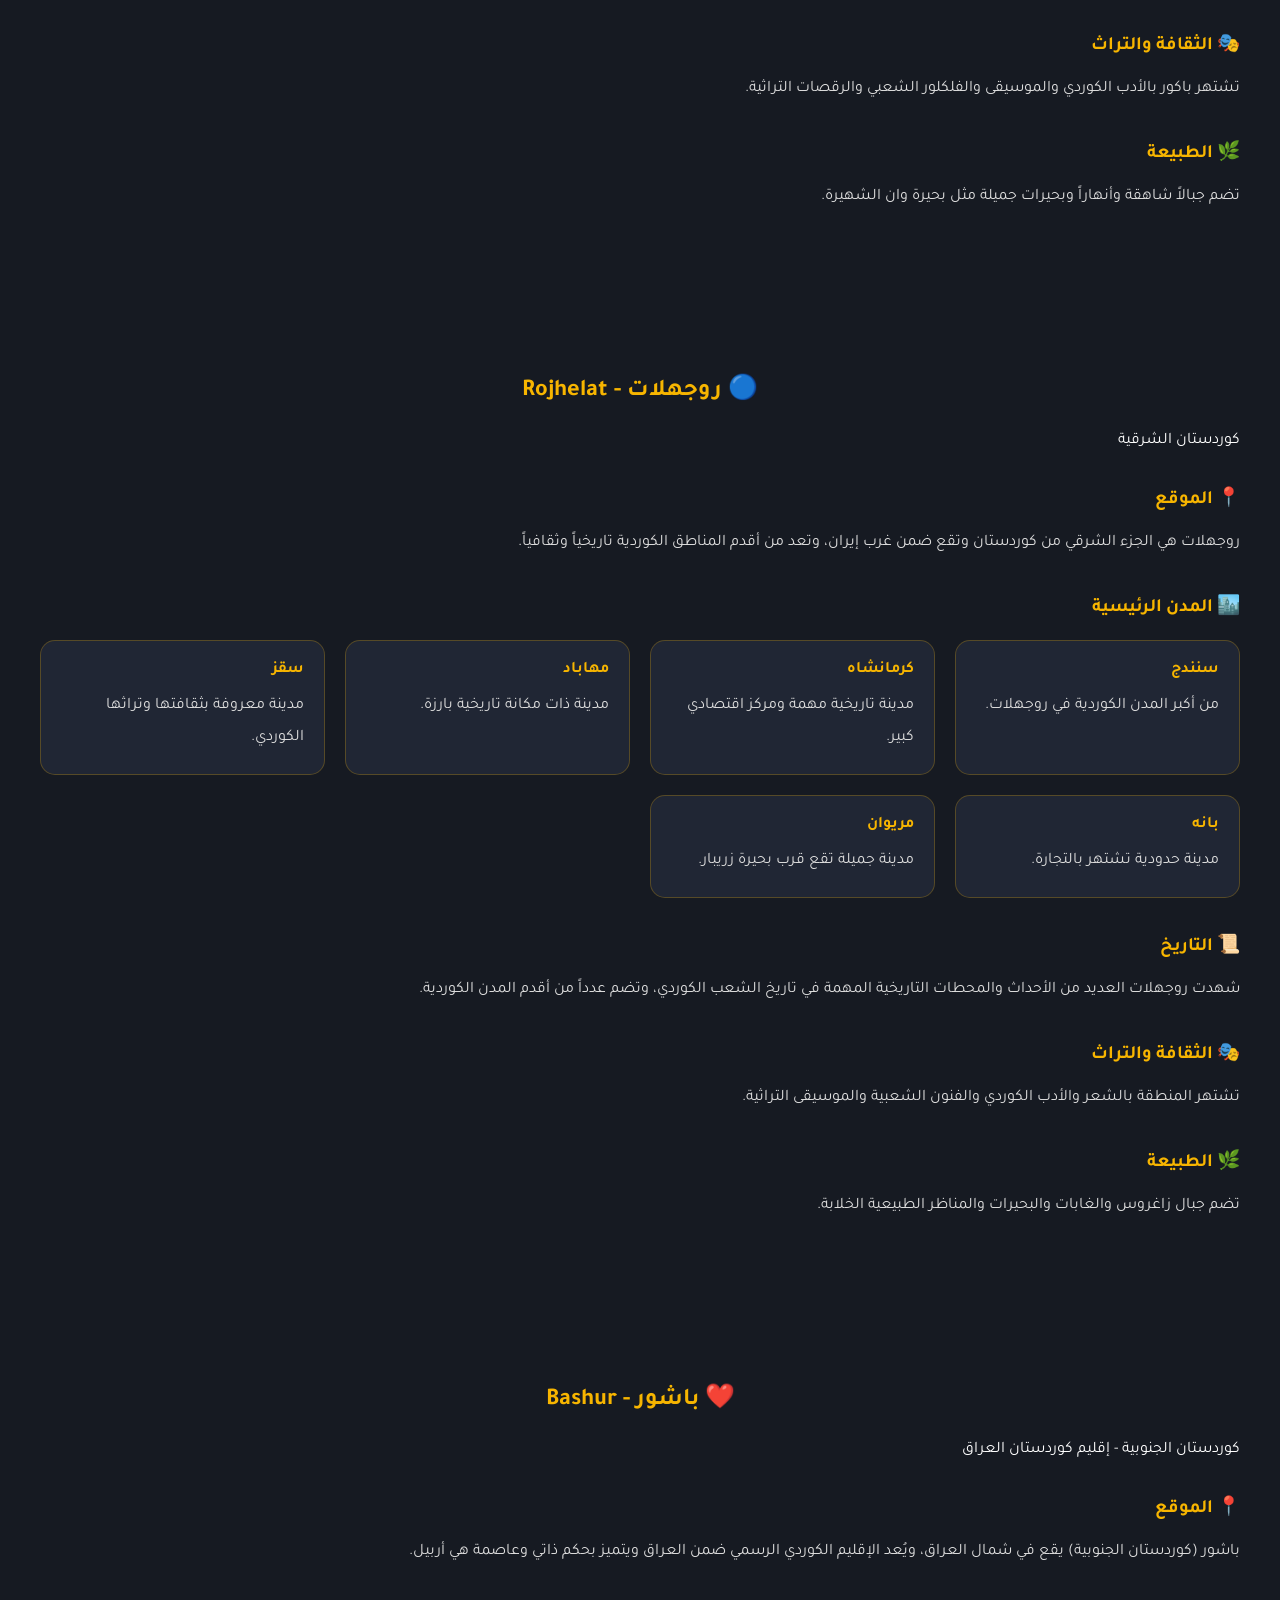
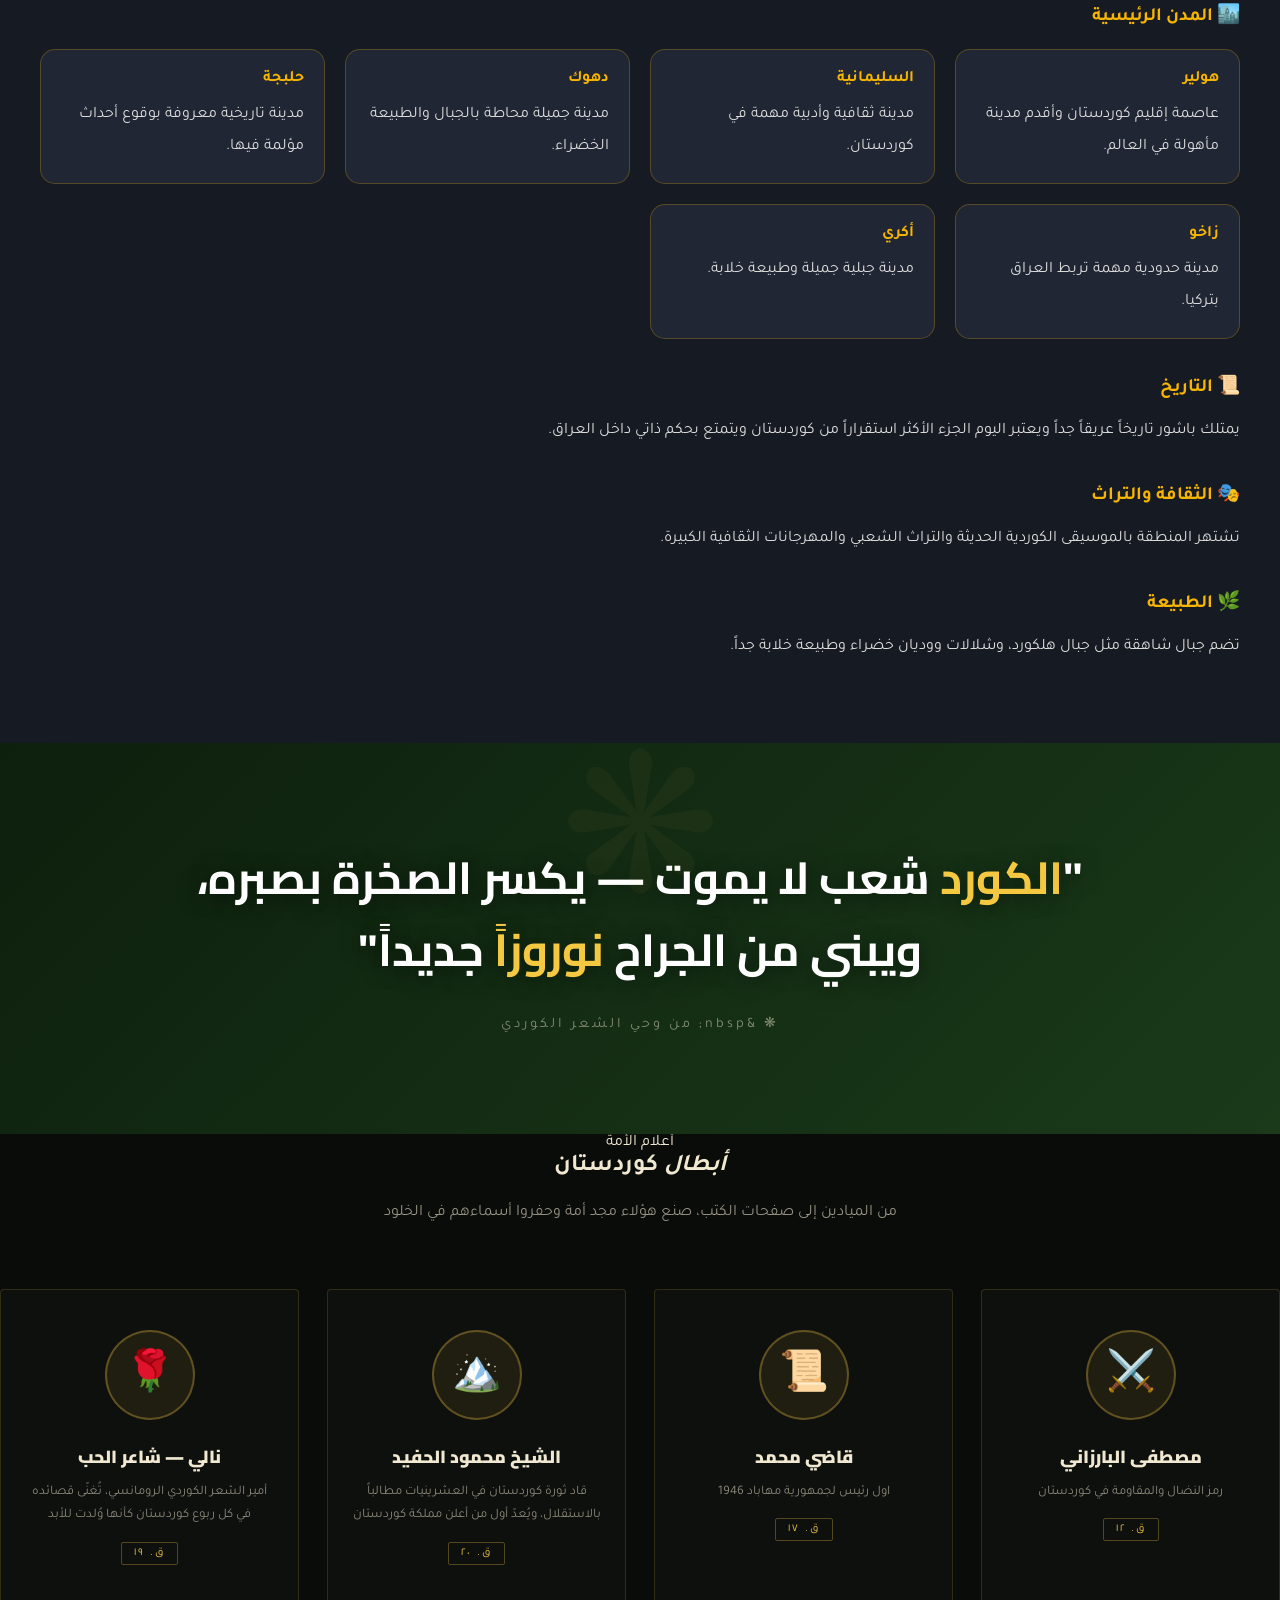
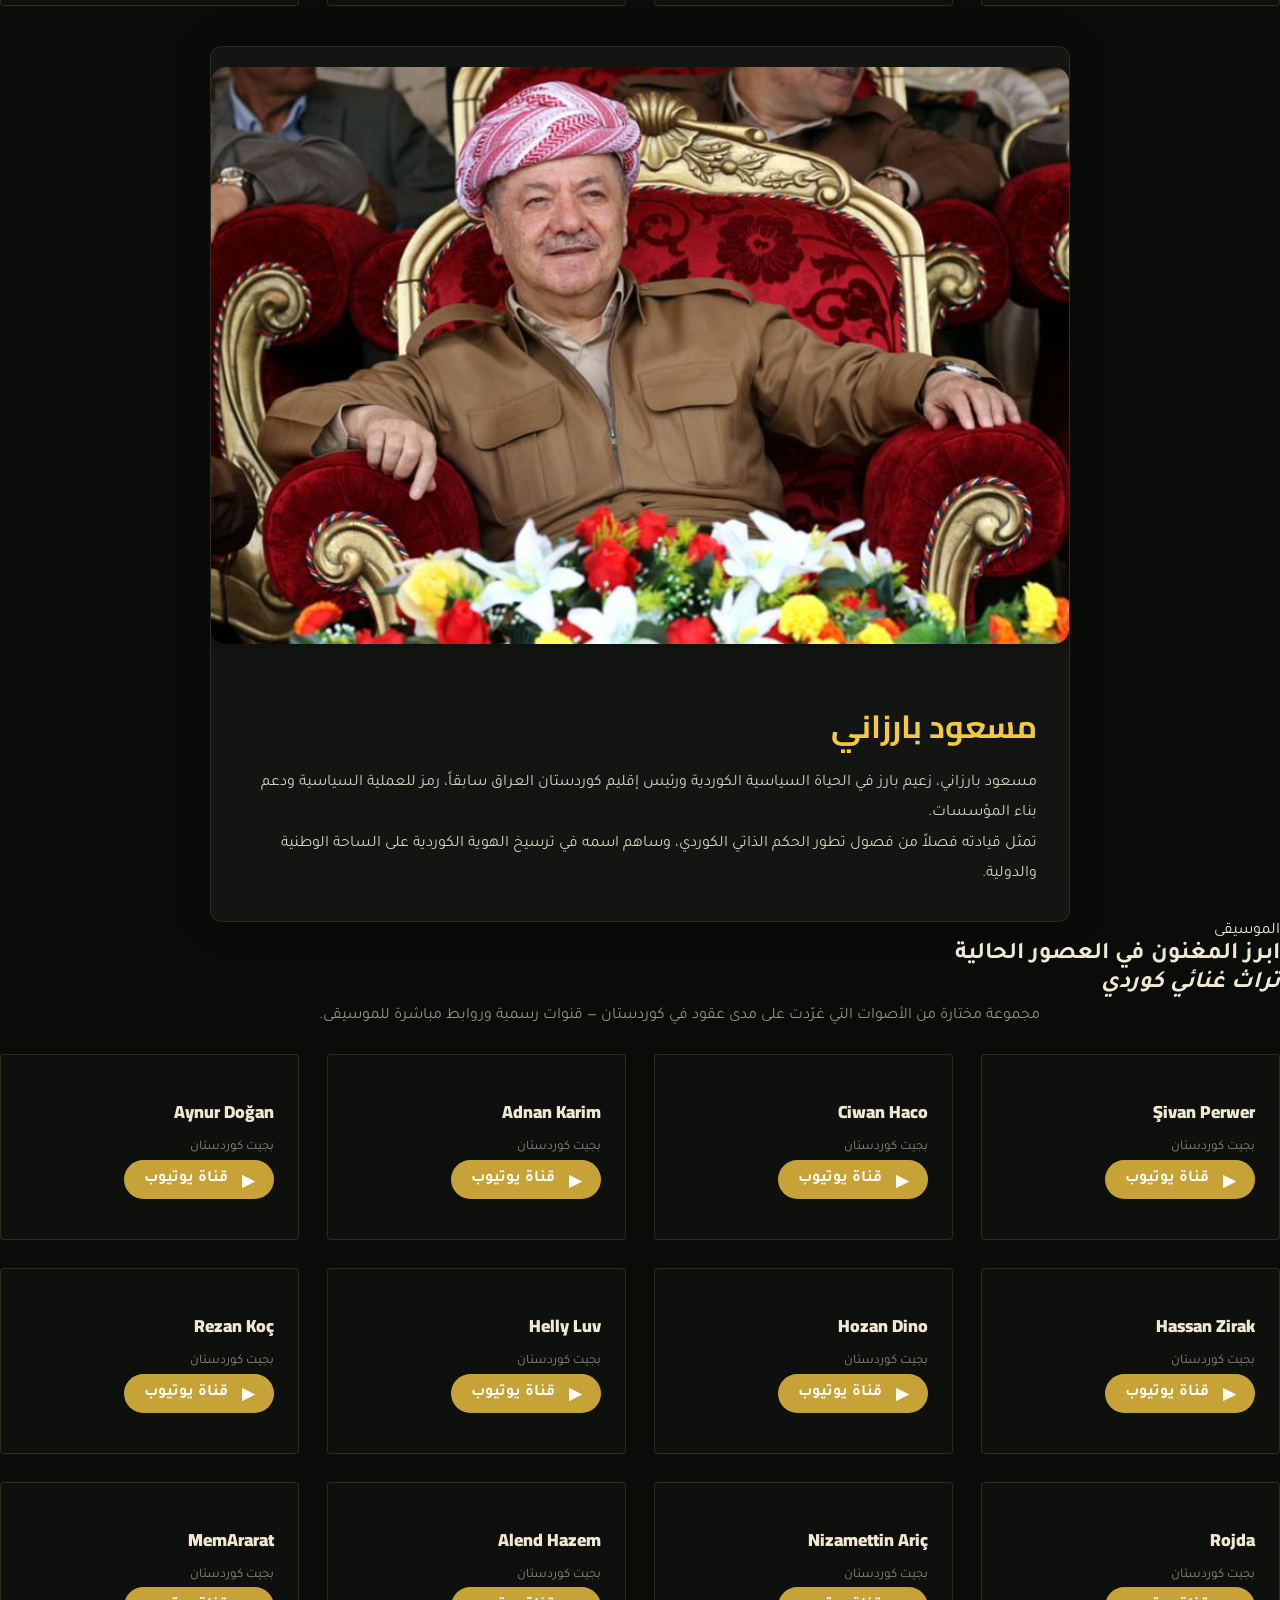
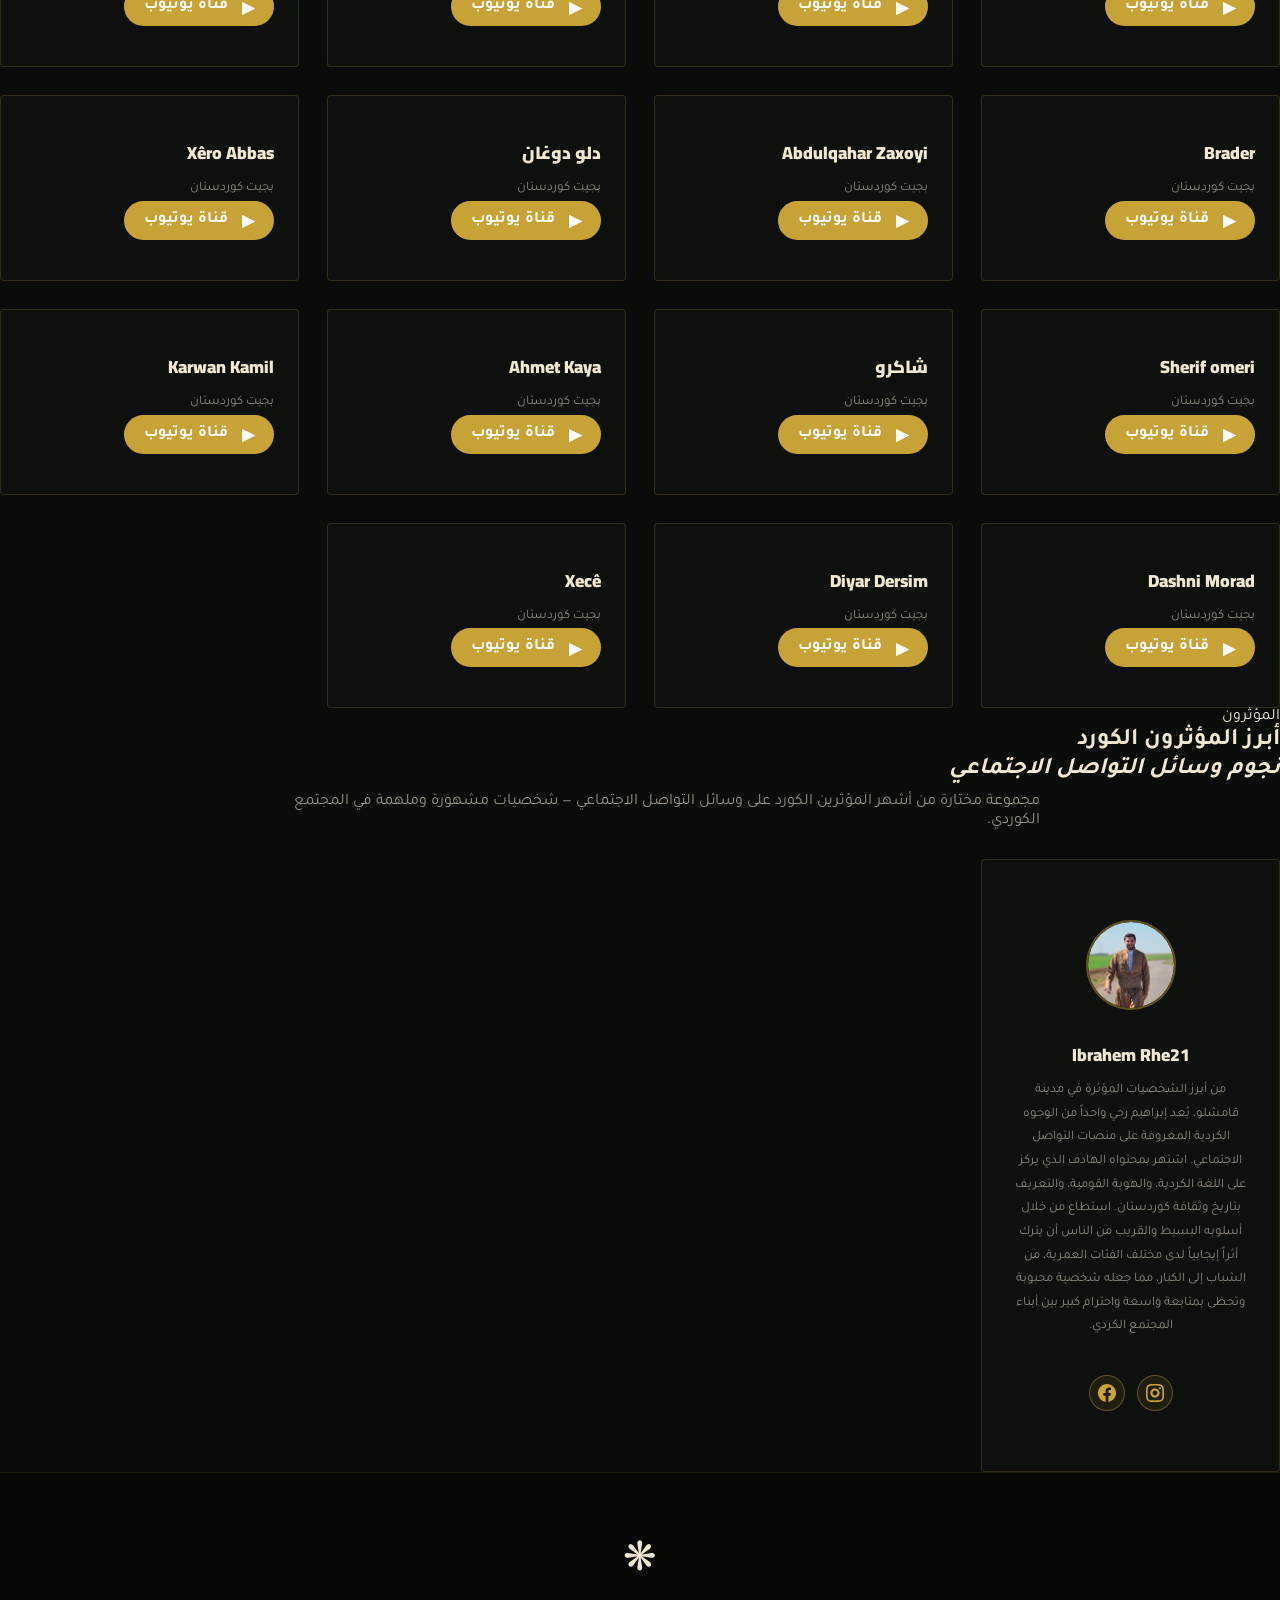
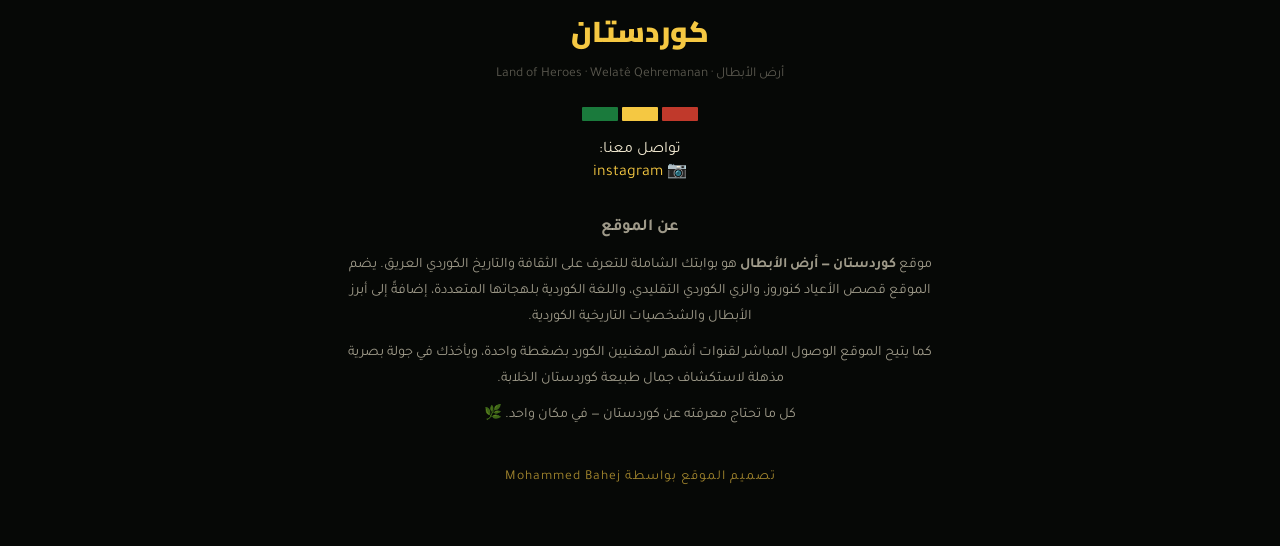
==== commit 5258e173: "Add files via upload" ====
--- a/index.html
+++ b/index.html
@@ -2160,6 +2160,21 @@
                         target="_blank" rel="noopener noreferrer"><span class="yt-icon">▶</span>قناة يوتيوب</a>
                 </div>
             </div>
+            <div class="hero-card">
+                <h3>Diyar Dersim</h3>
+                <p data-translate="bjit_kurdistan">Bjit Kurdistan</p>
+                <div class="artist-actions"><a class="yt-btn"
+                        href="https://www.youtube.com/channel/UC0bp7-XnP7xZg5La83Z8-CA" target="_blank"
+                        rel="noopener noreferrer"><span class="yt-icon">▶</span>قناة يوتيوب</a>
+                </div>
+            </div>
+            <div class="hero-card">
+                <h3>Xecê </h3>
+                <p data-translate="bjit_kurdistan">Bjit Kurdistan</p>
+                <div class="artist-actions"><a class="yt-btn" href="https://www.youtube.com/xeceofficial"
+                        target="_blank" rel="noopener noreferrer"><span class="yt-icon">▶</span>قناة يوتيوب</a>
+                </div>
+            </div>
         </div>
     </section>
 
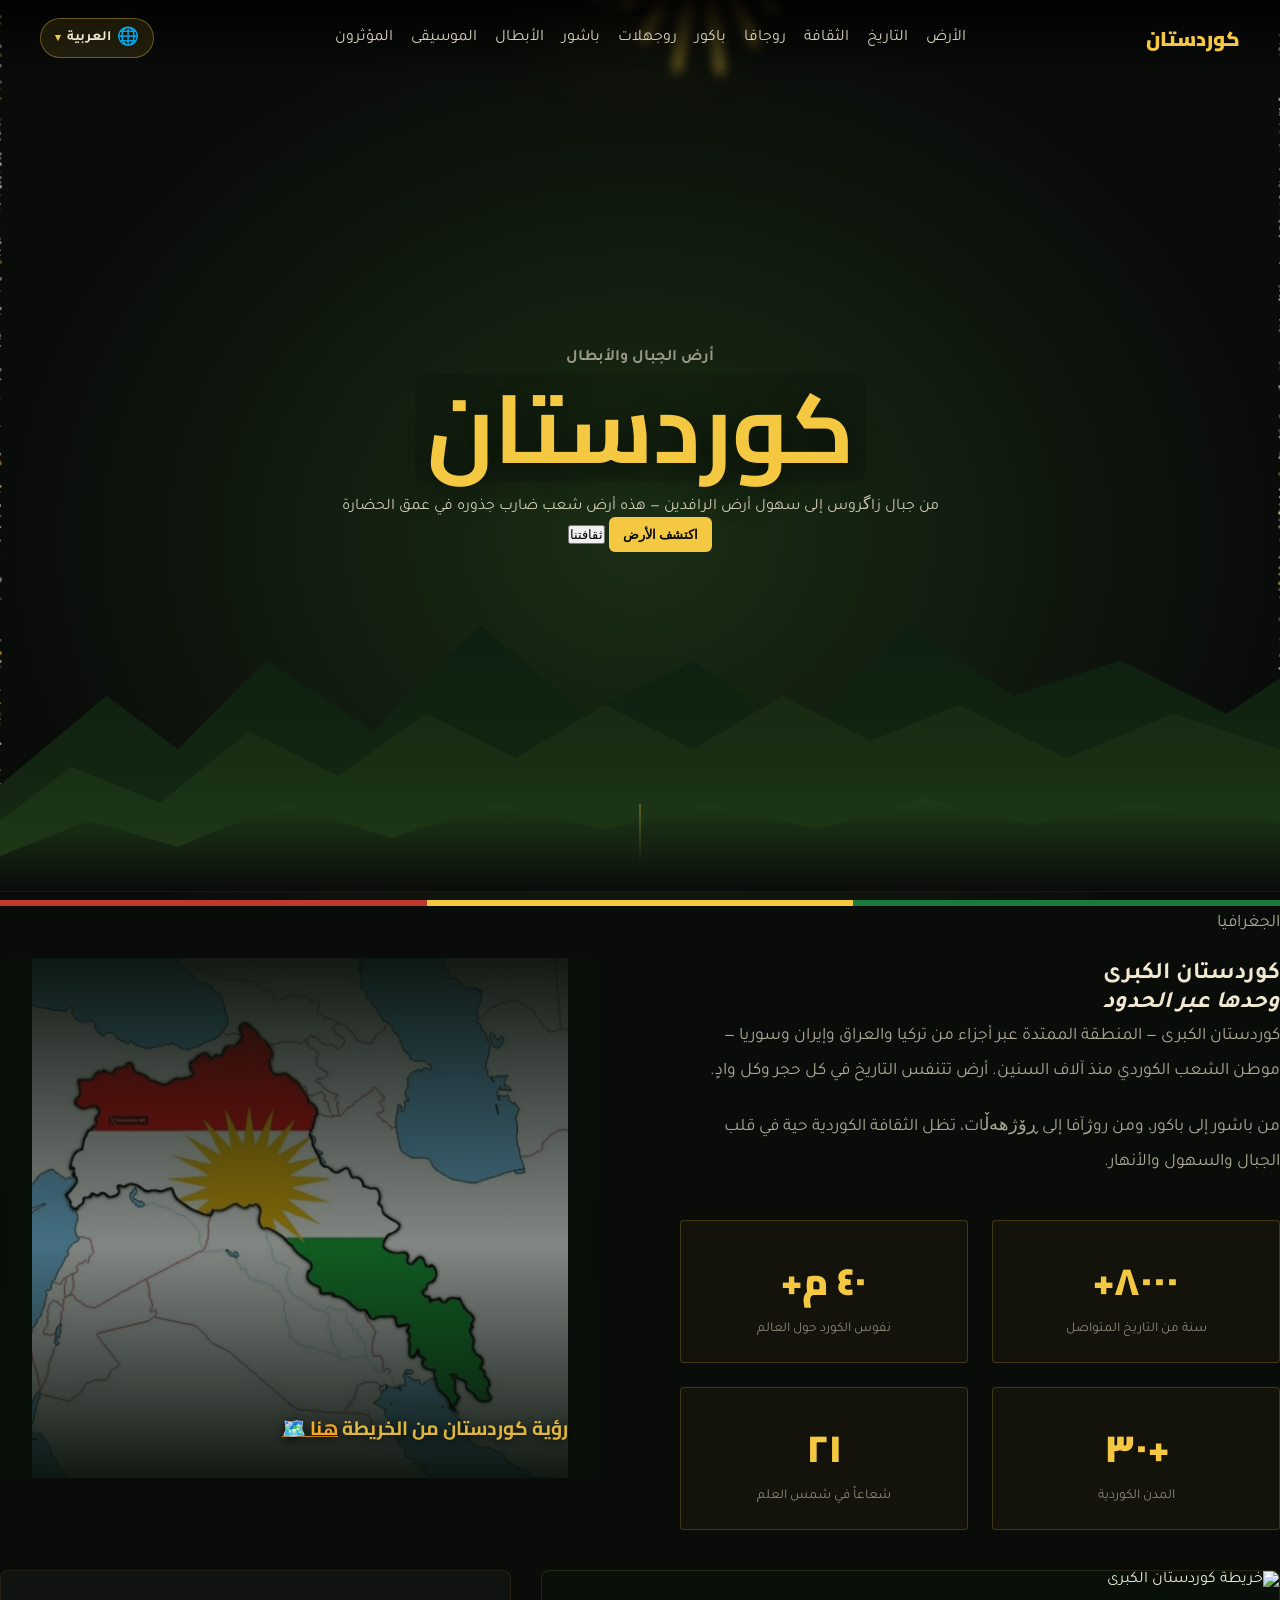
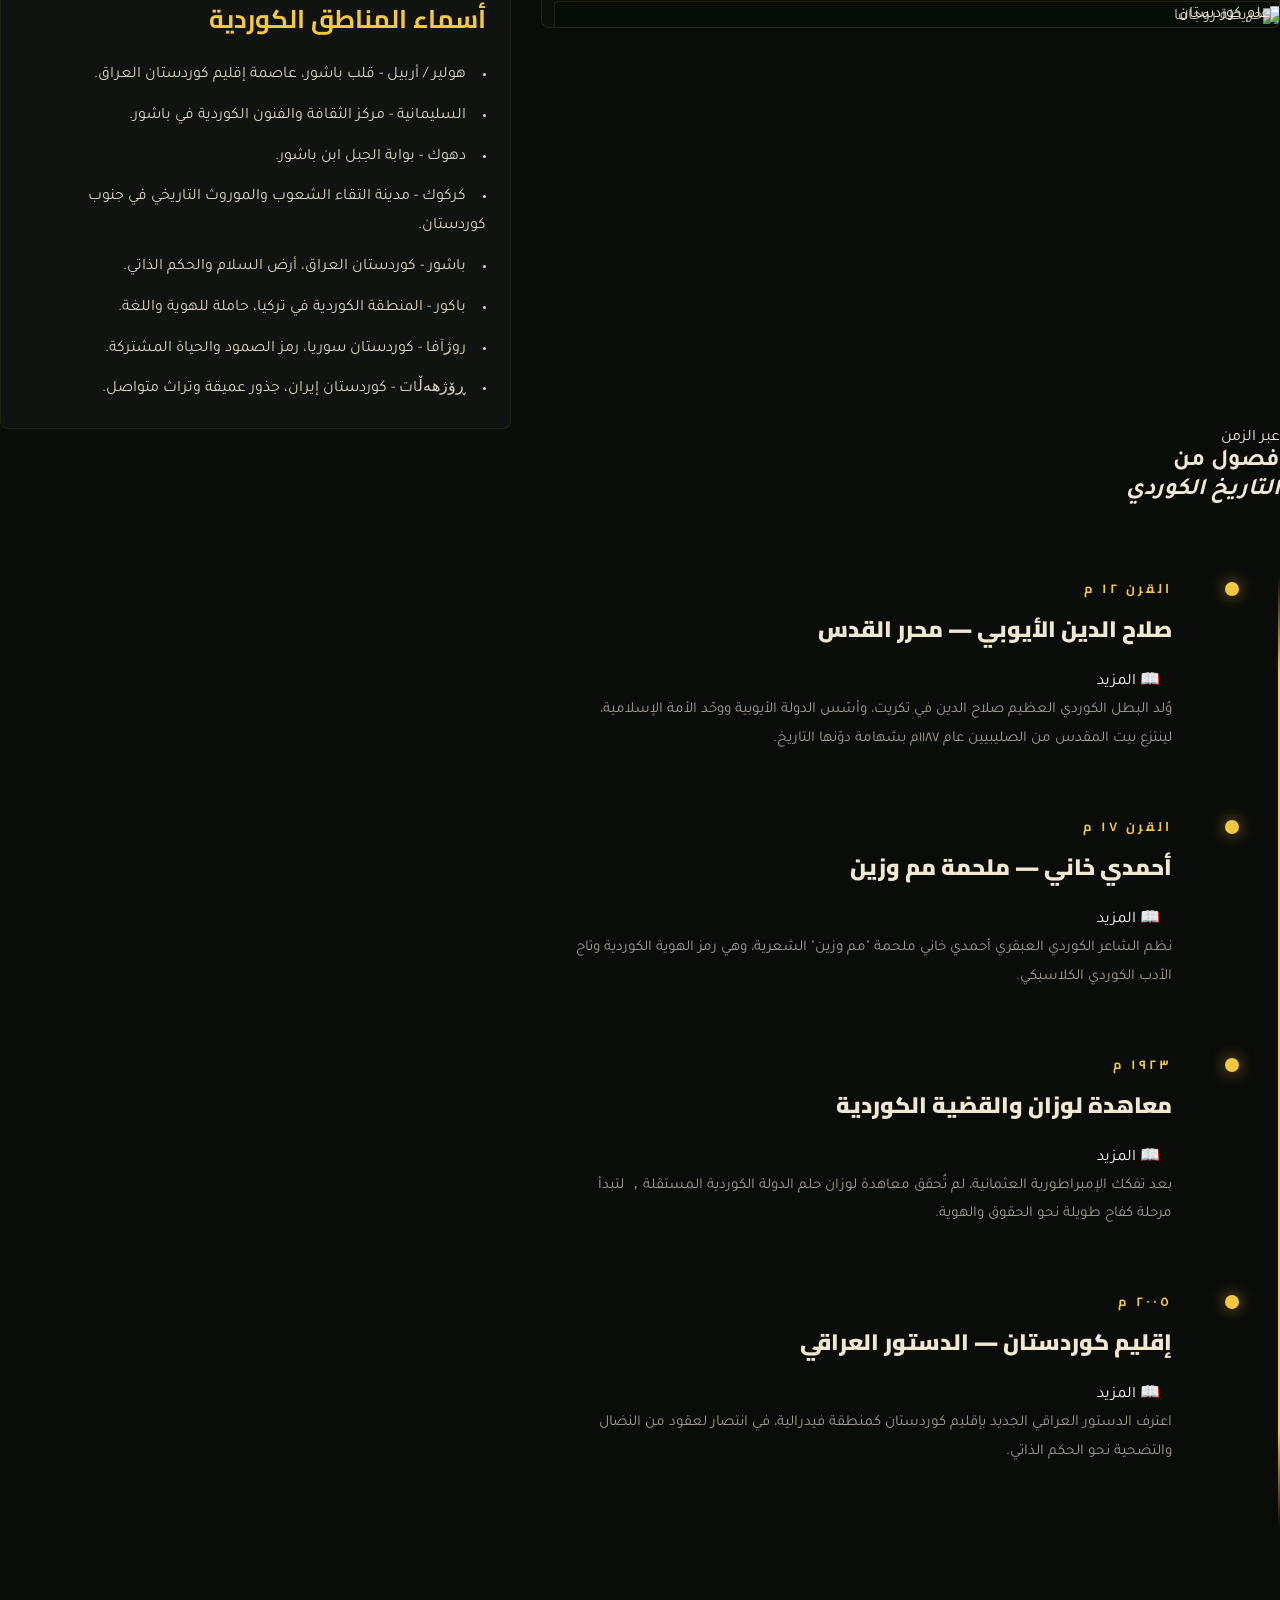
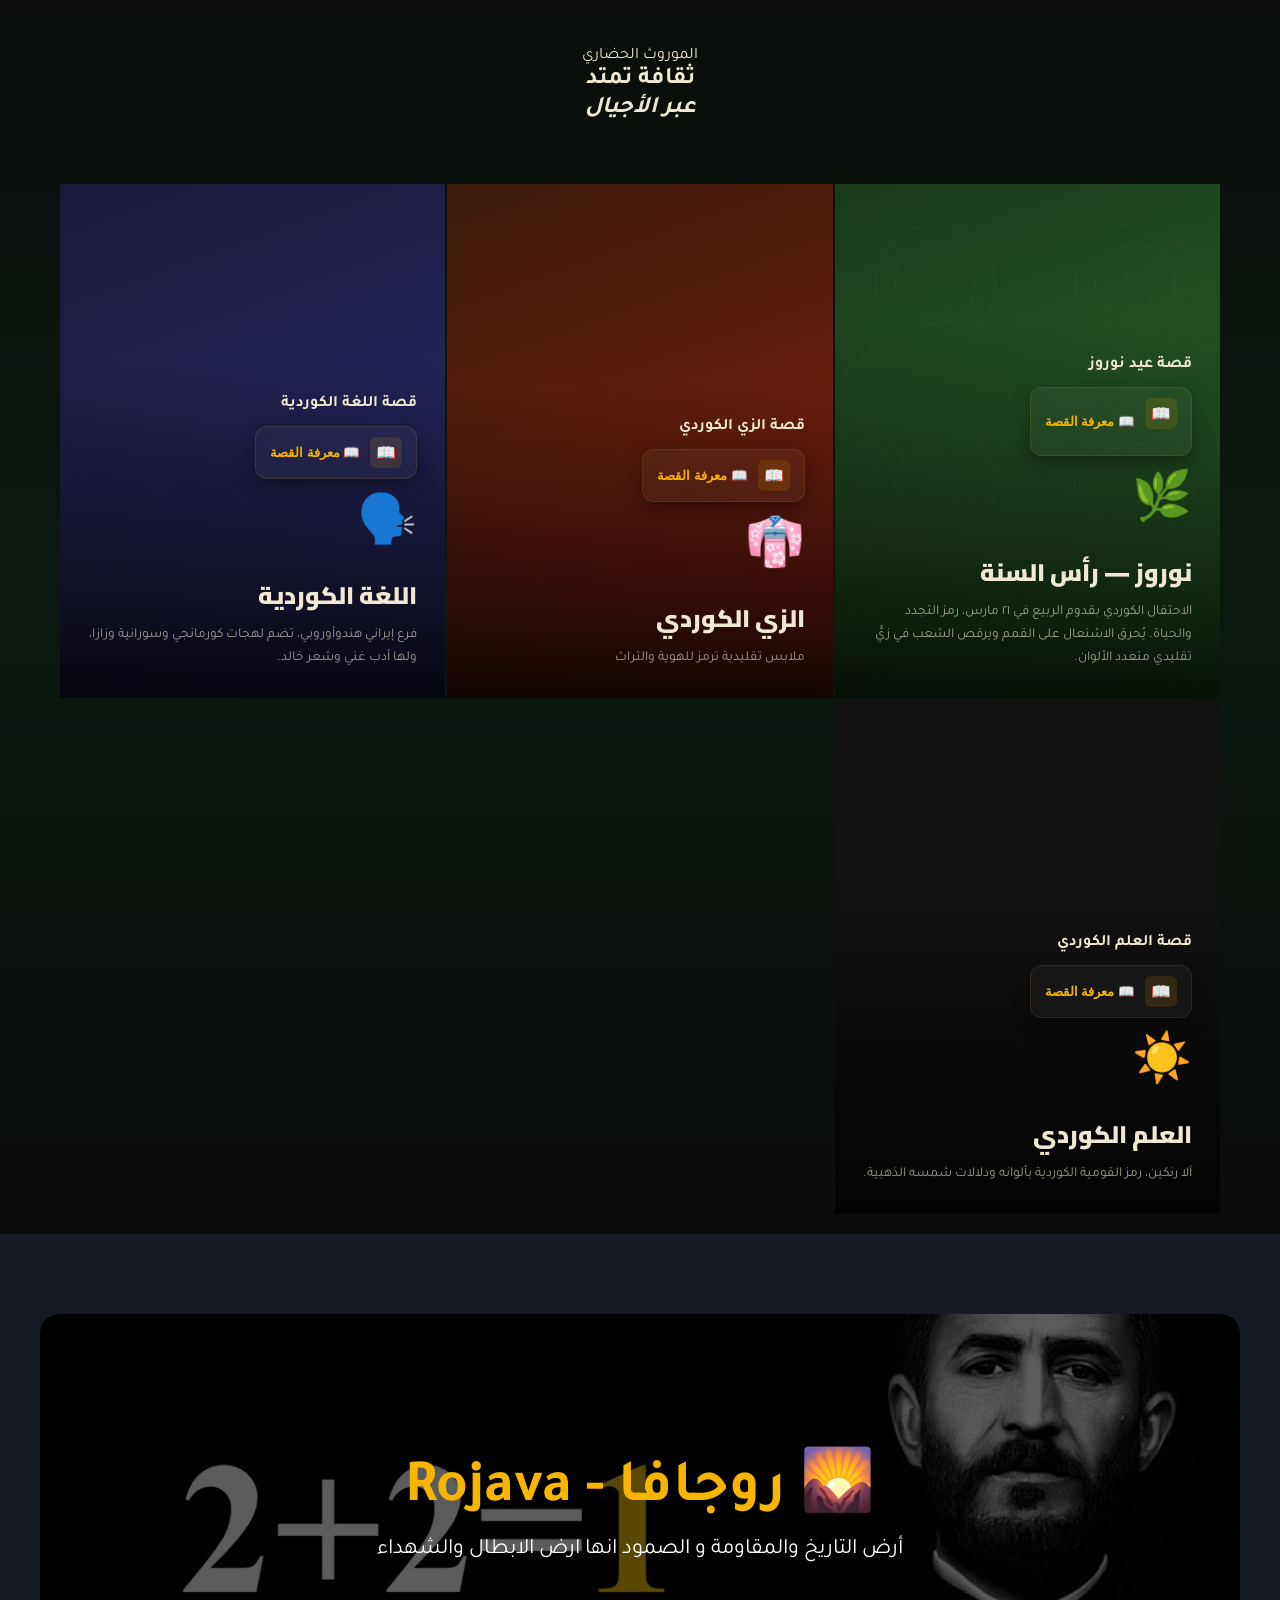
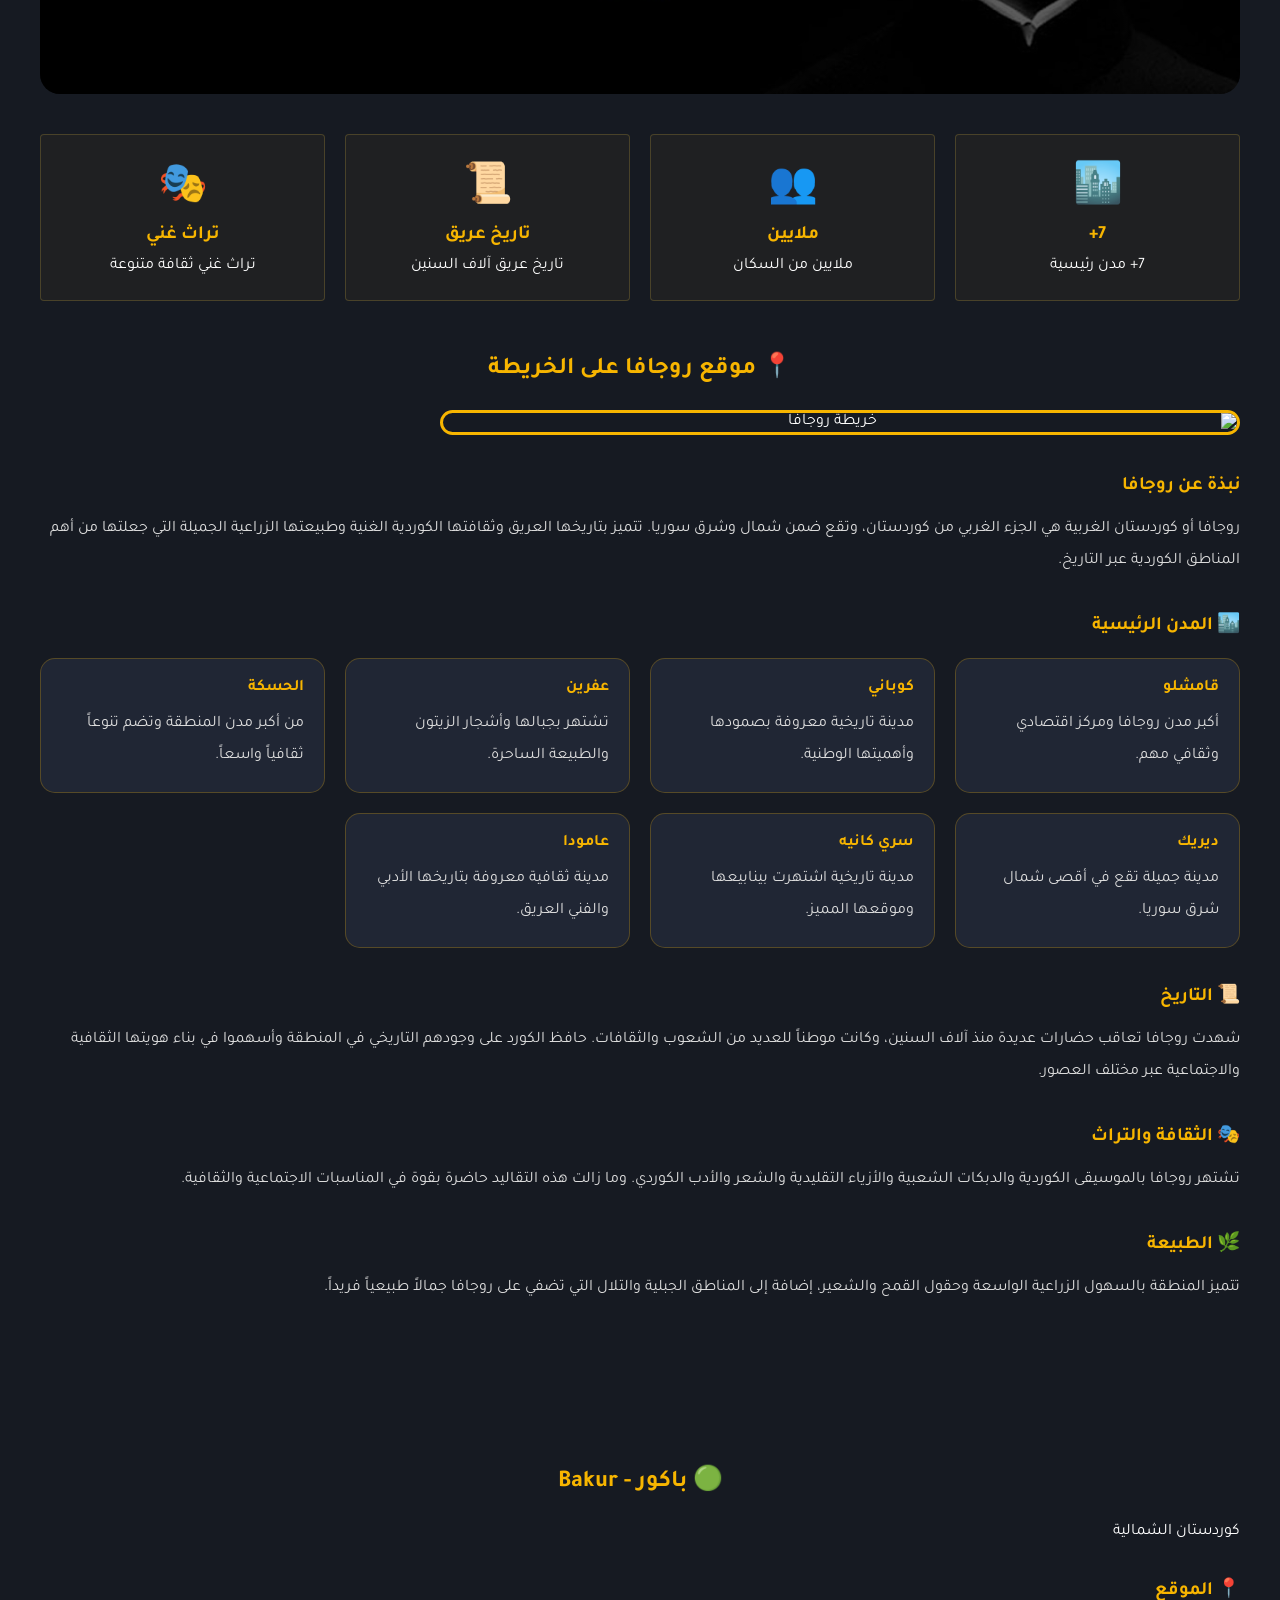
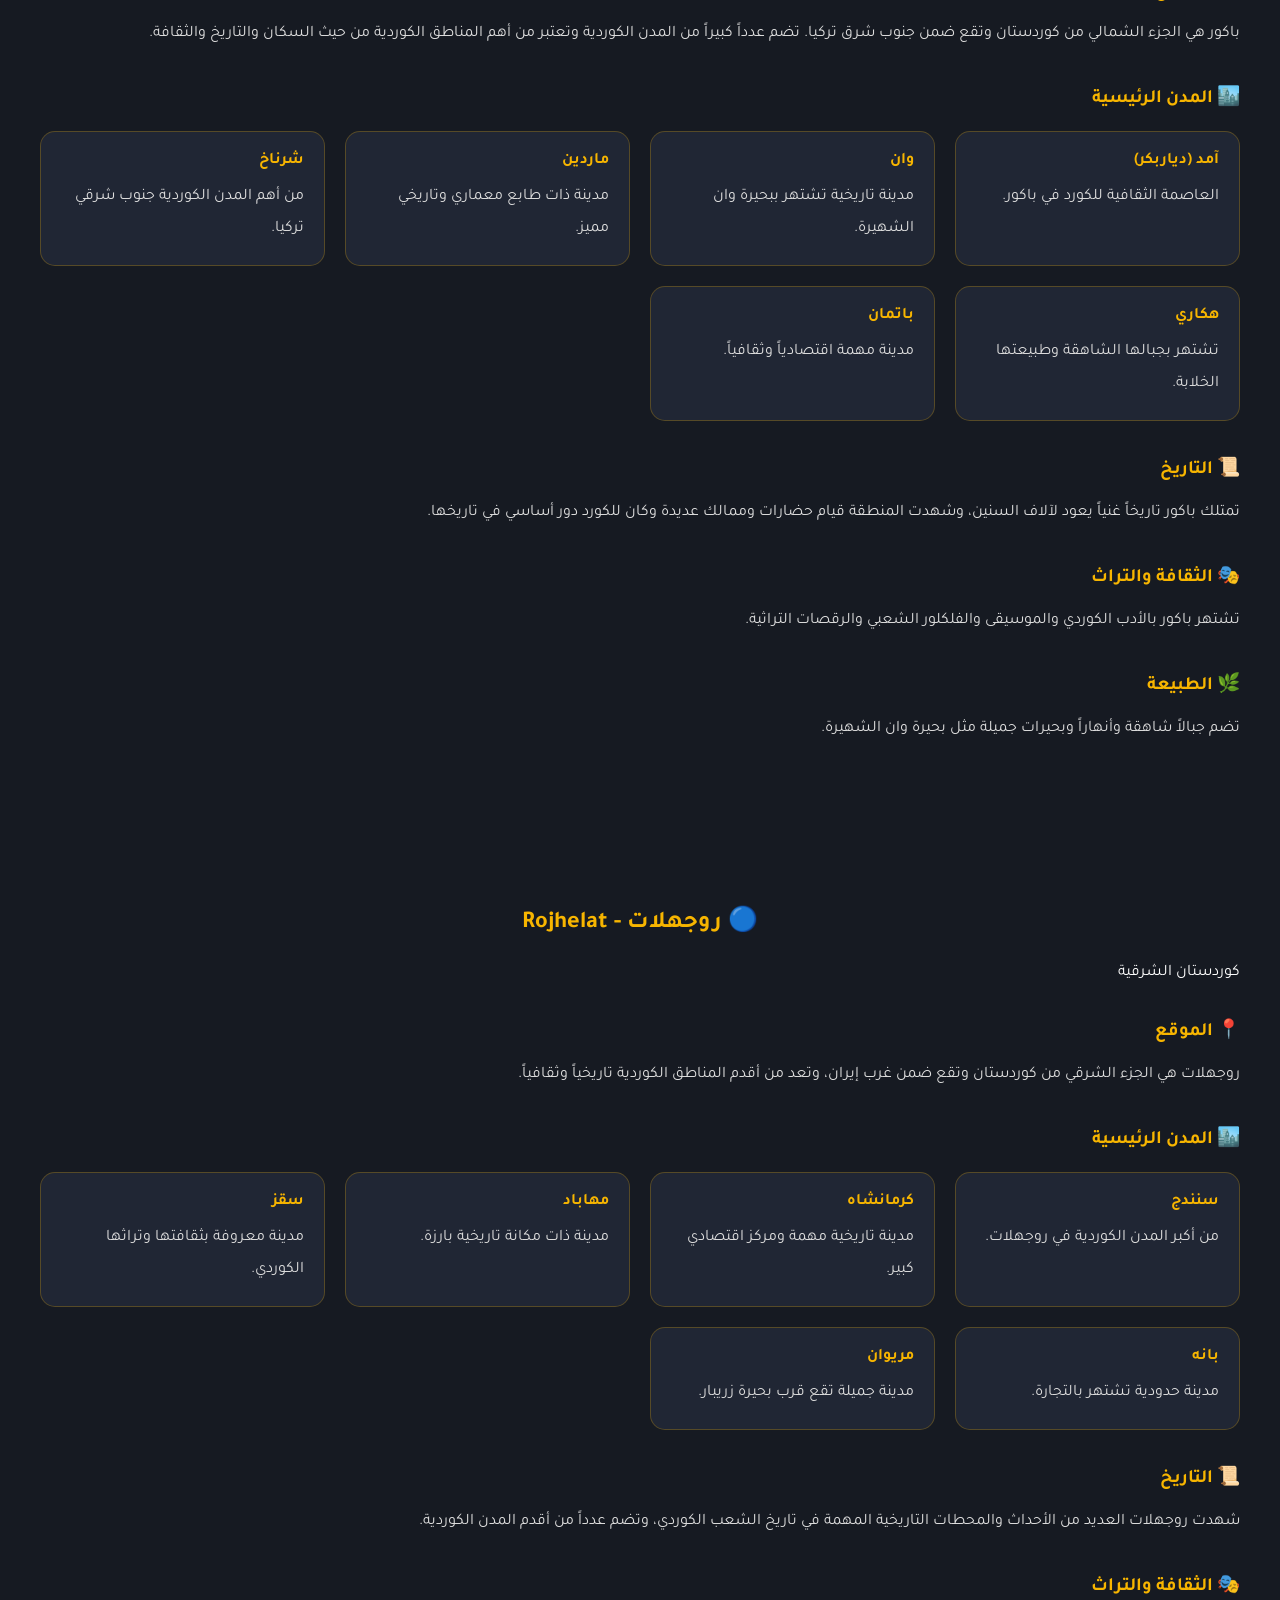
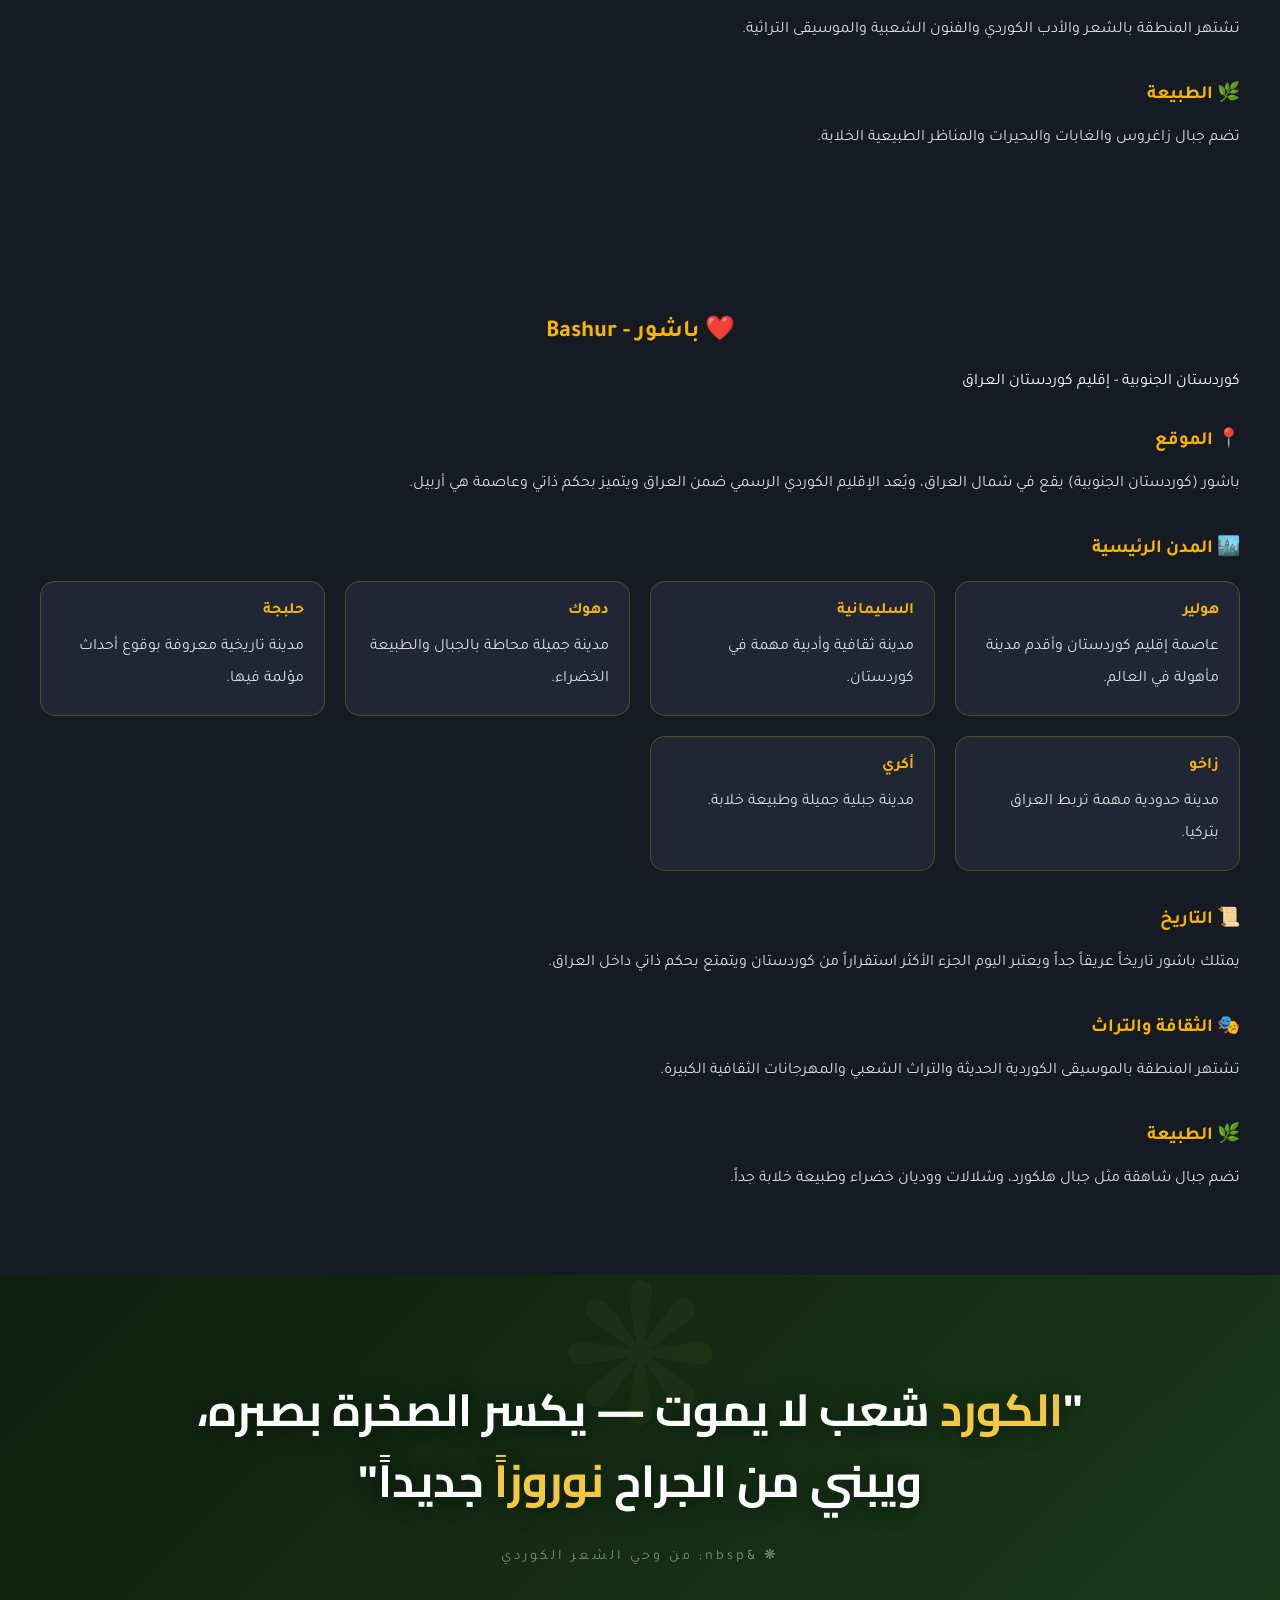
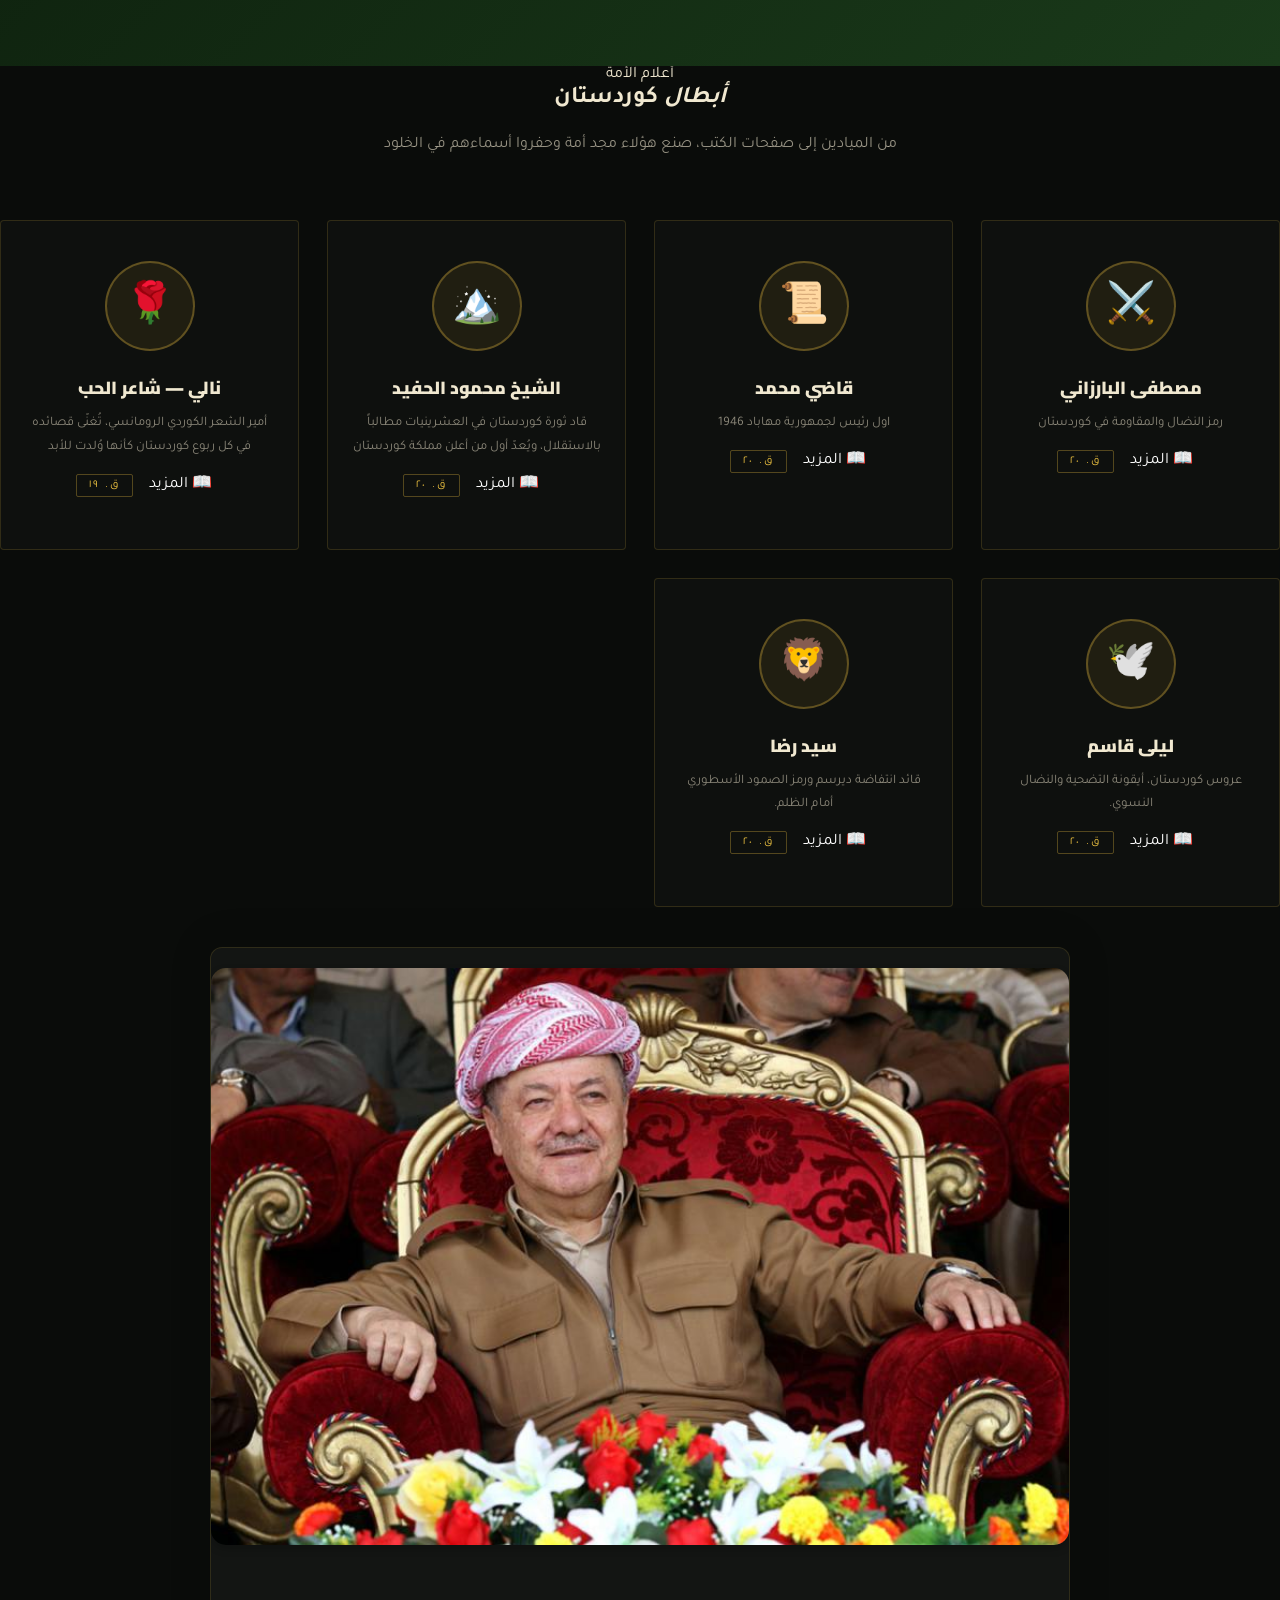
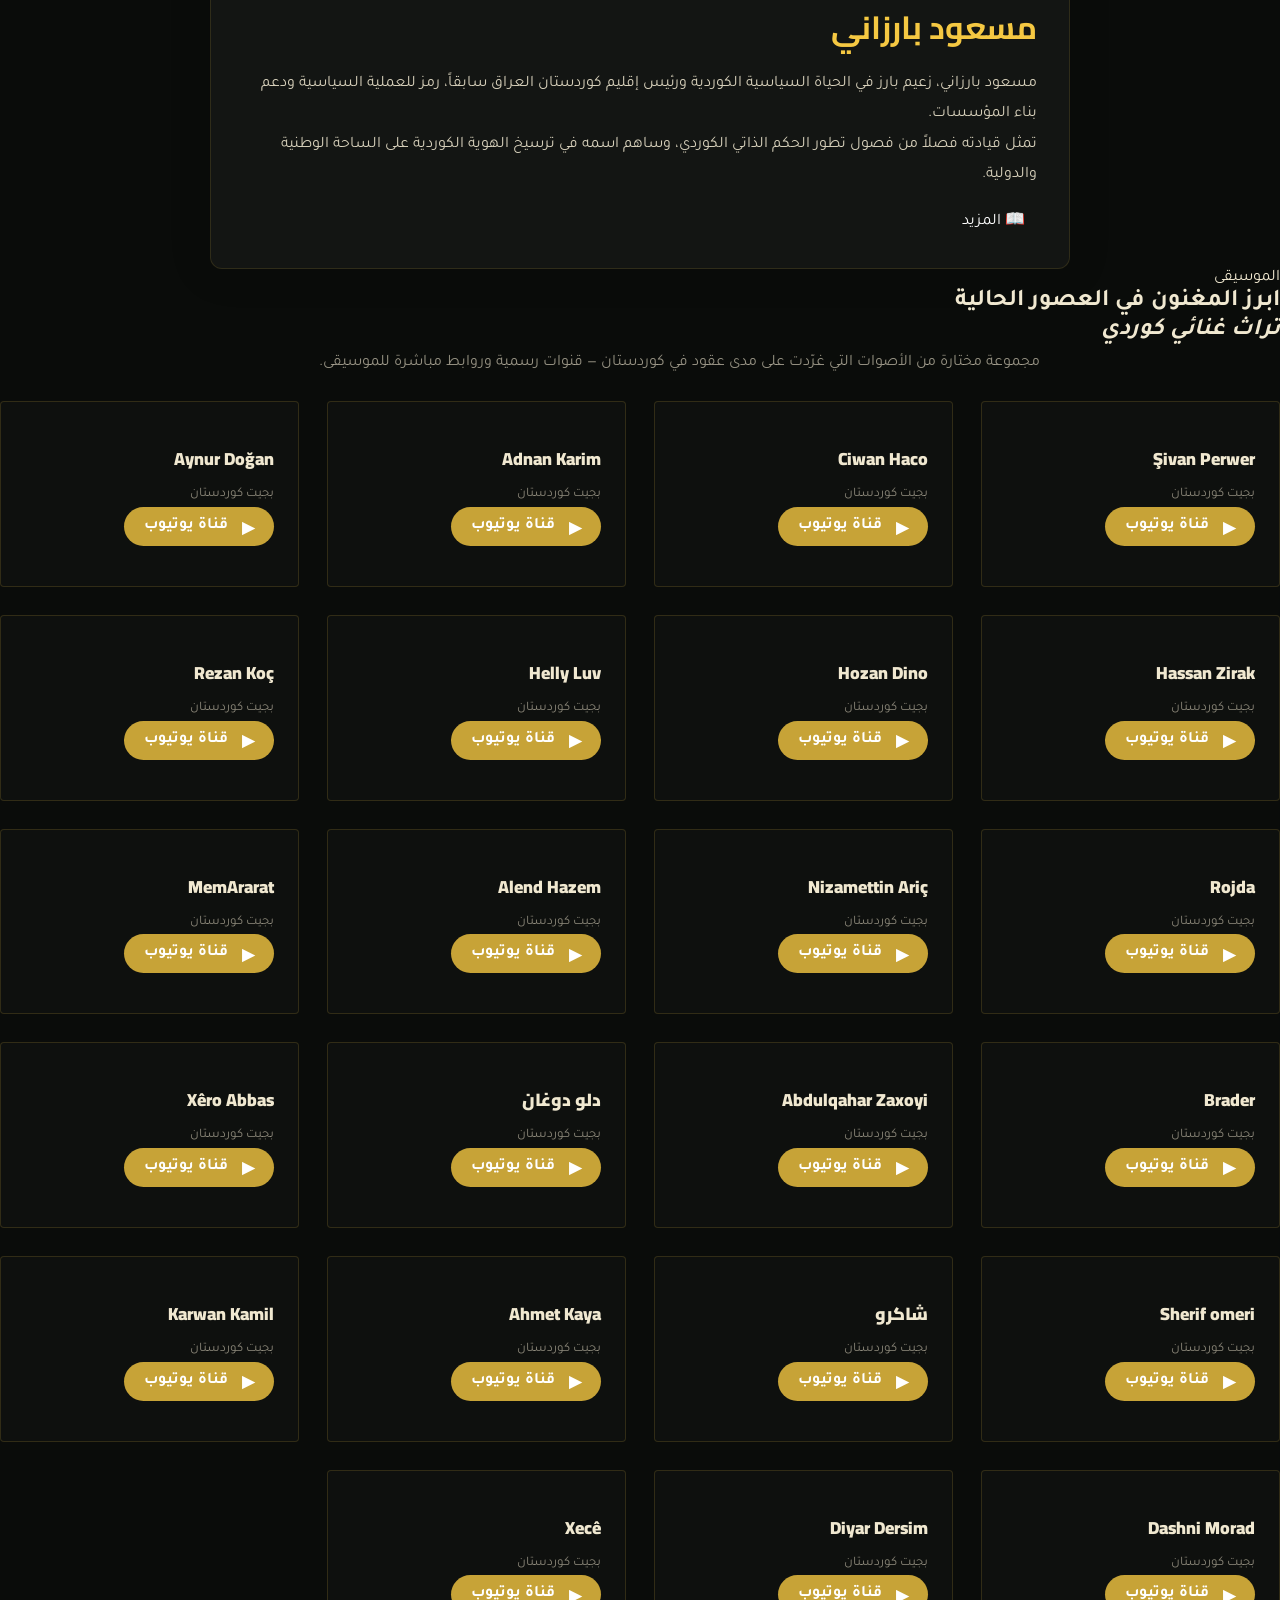
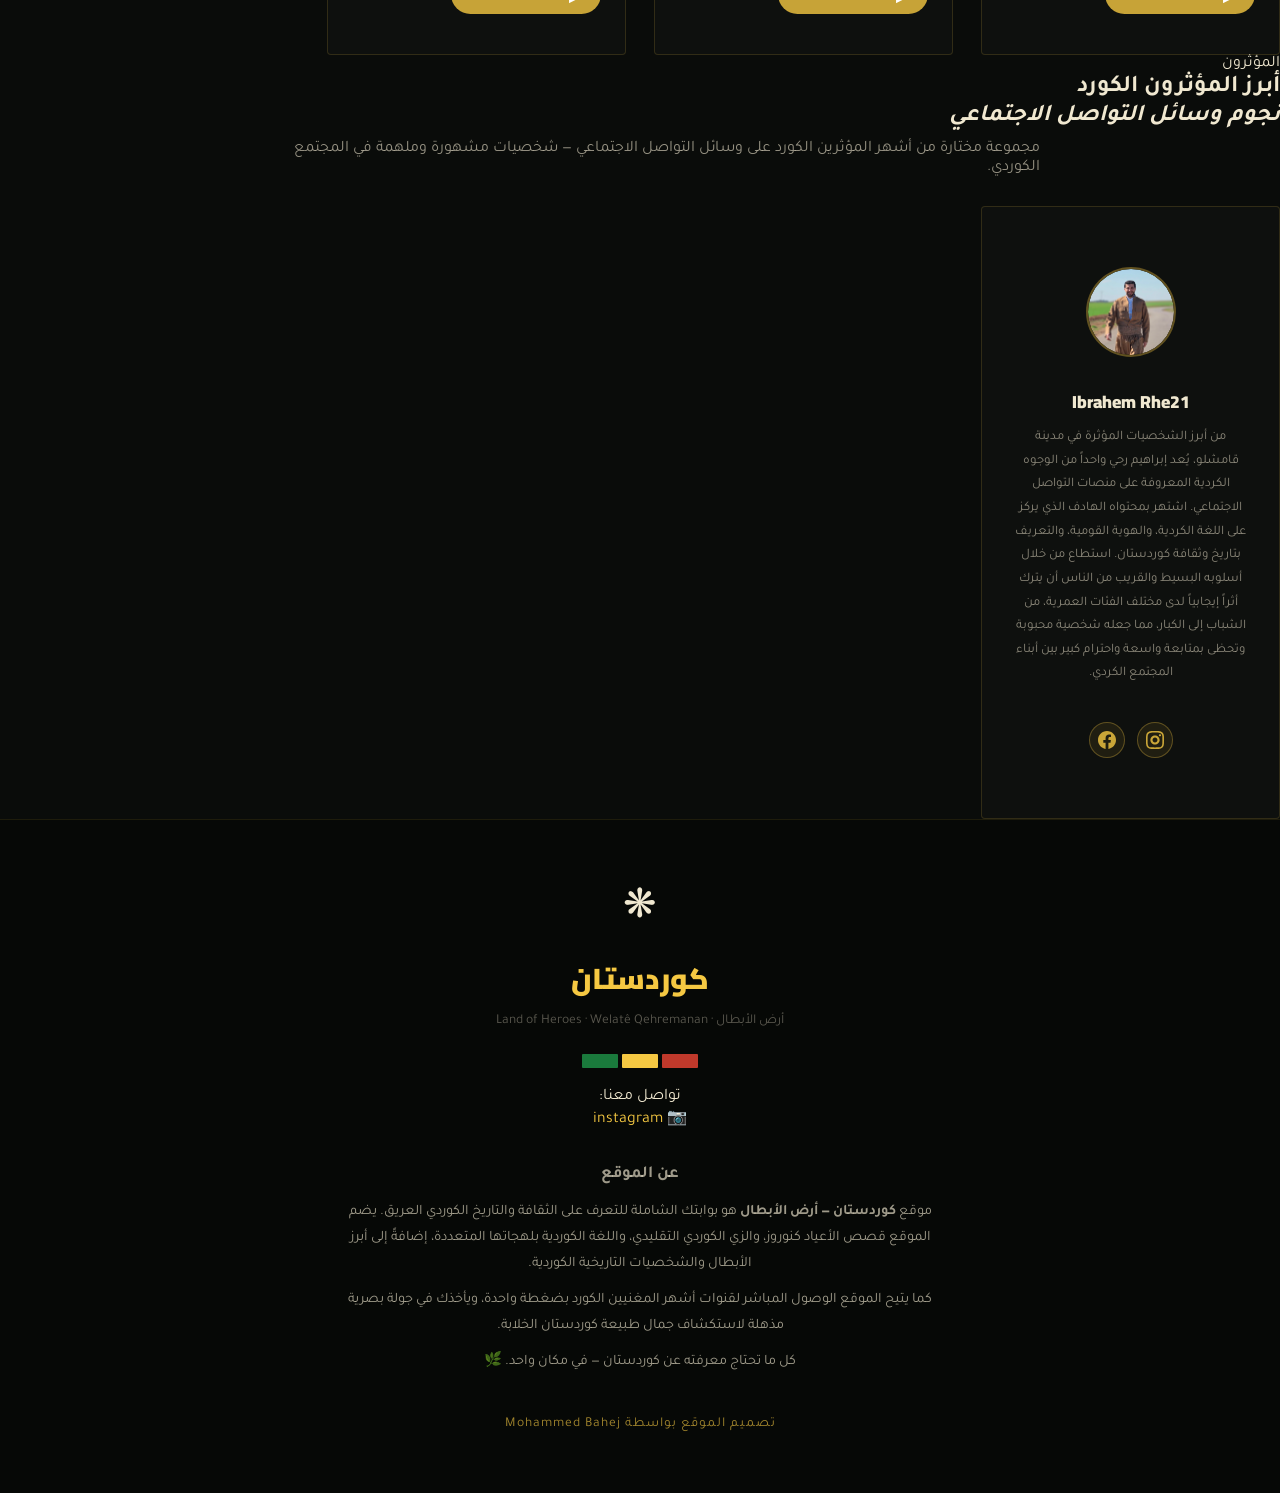
==== commit 54109876: "Add files via upload" ====
--- a/index.html
+++ b/index.html
@@ -15,6 +15,7 @@
         href="https://fonts.googleapis.com/css2?family=Cairo:wght@400;700;900&family=Tajawal:wght@400;700;900&display=swap"
         rel="stylesheet">
     <link rel="stylesheet" href="css/mohammed.css">
+    <link rel="stylesheet" href="css/stories.css">
 
     <style>
         :root {
@@ -1433,9 +1434,9 @@
                 <div class="t-dot"></div>
                 <div class="t-year" data-translate="hist_event1_year">القرن ١٢ م</div>
                 <h3 class="t-title" data-translate="hist_event1_title">صلاح الدين الأيوبي — محرر القدس</h3>
-                <a href="https://ar.wikipedia.org/wiki/صلاح_الدين_الأيوبي" target="_blank" class="more-btn"
-                    data-translate="hist_more">📖
-                    المزيد</a>
+                <button onclick="openStory('salahaddin')" class="more-btn" style="border: none; background: none; font: inherit; cursor: pointer;">
+                    <span data-translate="hist_more">📖 المزيد</span>
+                </button>
                 <p class="t-desc" data-translate="hist_event1_desc">وُلد البطل الكوردي العظيم صلاح الدين في تكريت، وأسّس
                     الدولة الأيوبية ووحّد
                     الأمة
@@ -1445,8 +1446,9 @@
                 <div class="t-dot"></div>
                 <div class="t-year" data-translate="hist_event2_year">القرن ١٧ م</div>
                 <h3 class="t-title" data-translate="hist_event2_title">أحمدي خاني — ملحمة مم وزين</h3>
-                <a href="https://ar.wikipedia.org/wiki/أحمد_خاني" target="_blank" class="more-btn"
-                    data-translate="hist_more">📖 المزيد</a>
+                <button onclick="openStory('khani')" class="more-btn" style="border: none; background: none; font: inherit; cursor: pointer;">
+                    <span data-translate="hist_more">📖 المزيد</span>
+                </button>
                 <p class="t-desc" data-translate="hist_event2_desc">نظم الشاعر الكوردي العبقري أحمدي خاني ملحمة "مم
                     وزين" الشعرية، وهي رمز الهوية
                     الكوردية
@@ -1456,8 +1458,9 @@
                 <div class="t-dot"></div>
                 <div class="t-year" data-translate="hist_event3_year">١٩٢٣ م</div>
                 <h3 class="t-title" data-translate="hist_event3_title">معاهدة لوزان والقضية الكوردية</h3>
-                <a href="https://ar.wikipedia.org/wiki/معاهدة_لوزان" target="_blank" class="more-btn"
-                    data-translate="hist_more">📖 المزيد</a>
+                <button onclick="openStory('lausanne')" class="more-btn" style="border: none; background: none; font: inherit; cursor: pointer;">
+                    <span data-translate="hist_more">📖 المزيد</span>
+                </button>
                 <p class="t-desc" data-translate="hist_event3_desc">بعد تفكك الإمبراطورية العثمانية، لم تُحقق معاهدة
                     لوزان حلم الدولة الكوردية
                     المستقلة，
@@ -1467,9 +1470,9 @@
                 <div class="t-dot"></div>
                 <div class="t-year" data-translate="hist_event4_year">٢٠٠٥ م</div>
                 <h3 class="t-title" data-translate="hist_event4_title">إقليم كوردستان — الدستور العراقي</h3>
-                <a href="https://ar.wikipedia.org/wiki/إقليم_كردستان_العراق" target="_blank" class="more-btn"
-                    data-translate="hist_more">📖
-                    المزيد</a>
+                <button onclick="openStory('kurdistan_region')" class="more-btn" style="border: none; background: none; font: inherit; cursor: pointer;">
+                    <span data-translate="hist_more">📖 المزيد</span>
+                </button>
                 <p class="t-desc" data-translate="hist_event4_desc">اعترف الدستور العراقي الجديد بإقليم كوردستان كمنطقة
                     فيدرالية، في انتصار لعقود
                     من
@@ -1491,15 +1494,11 @@
                     <div class="culture-info">
                         <p>
                         <h4 data-translate="story_nowruz_title">قصة عيد نوروز</h4>
-                        <div class="btn-group" style="margin: 12px 0;" color="rgba(245, 200, 66, 0.8);">
-                            <div class="btn-group" style="margin: 12px 0;">
-                                <a href="https://ar.wikipedia.org/wiki/%D9%86%D9%88%D8%B1%D9%88%D8%B2" target="_blank"
-                                    rel="noopener noreferrer" class="story-btn">
-                                    <span class="culture-icon">📖</span>
-                                    <span data-translate="story_read">معرفة القصة</span>
-                                </a>
-                            </div>
-
+                        <div class="btn-group" style="margin: 12px 0;">
+                            <button class="story-btn" onclick="openStory('nowruz')">
+                                <span class="culture-icon">📖</span>
+                                <span data-translate="story_read">معرفة القصة</span>
+                            </button>
                         </div>
                         <span class="culture-icon">🌿</span>
 
@@ -1516,10 +1515,9 @@
                         <h4 data-translate="story_clothing_title">قصة الزي الكوردي</h4>
                         </p>
                         <div class="btn-group" style="margin: 12px 0;">
-                            <a href="https://ar.wikipedia.org/wiki/%D8%B2%D9%8A_%D8%AA%D9%82%D9%84%D9%8A%D8%AF%D9%8A_%D9%83%D8%B1%D8%AF%D9%8A"
-                                target="_blank" rel="noopener noreferrer" class="story-btn">
+                            <button class="story-btn" onclick="openStory('clothing')">
                                 <span>📖</span> <span data-translate="story_read">معرفة القصة</span>
-                            </a>
+                            </button>
                         </div>
                         <span class="culture-icon">👘</span>
                         <h3 data-translate="card_clothing_title">الزي الكوردي</h3>
@@ -1533,15 +1531,30 @@
                         <h4 data-translate="story_language_title">قصة اللغة الكوردية</h4>
                         </p>
                         <div class="btn-group" style="margin: 12px 0;">
-                            <a href="https://ar.wikipedia.org/wiki/%D8%A7%D9%84%D9%84%D8%BA%D8%A9_%D8%A7%D9%84%D9%83%D9%88%D8%B1%D8%AF%D9%8A%D8%A9"
-                                target="_blank" rel="noopener noreferrer" class="story-btn">
+                            <button class="story-btn" onclick="openStory('language')">
                                 <span>📖</span> <span data-translate="story_read">معرفة القصة</span>
-                            </a>
+                            </button>
                         </div>
                         <span class="culture-icon">🗣️</span>
                         <h3 data-translate="card_language_title">اللغة الكوردية</h3>
                         <p data-translate="card_language_desc">فرع إيراني هندوأوروبي، تضم لهجات كورمانجي وسورانية وزازا،
                             ولها أدب غني وشعر خالد.</p>
+                    </div>
+                </div>
+                <div class="culture-card c4">
+                    <div class="culture-card-bg"></div>
+                    <div class="culture-info">
+                        <p>
+                        <h4 data-translate="story_flag_title">قصة العلم الكوردي</h4>
+                        </p>
+                        <div class="btn-group" style="margin: 12px 0;">
+                            <button class="story-btn" onclick="openStory('flag')">
+                                <span>📖</span> <span data-translate="story_read">معرفة القصة</span>
+                            </button>
+                        </div>
+                        <span class="culture-icon">☀️</span>
+                        <h3 data-translate="card_flag_title">العلم الكوردي</h3>
+                        <p data-translate="card_flag_desc">آلا رنكين، رمز القومية الكوردية بألوانه ودلالات شمسه الذهبية.</p>
                     </div>
                 </div>
             </div>
@@ -1942,19 +1955,28 @@
                 <div class="hero-avatar">⚔️</div>
                 <h3 data-translate="hero1_title">مصطفى البارزاني</h3>
                 <p data-translate="hero1_desc">رمز النضال والمقاومة في كوردستان</p>
-                <span class="hero-era" data-translate="hero1_era">ق. ١٢</span>
+                <button onclick="openStory('hero_barzani')" class="more-btn" style="border:none; background:none; font:inherit; cursor:pointer; margin-bottom:10px;">
+                    <span data-translate="hist_more">📖 المزيد</span>
+                </button>
+                <span class="hero-era" data-translate="hero1_era">ق. ٢٠</span>
             </div>
             <div class="hero-card">
                 <div class="hero-avatar">📜</div>
                 <h3 data-translate="hero2_title">قاضي محمد</h3>
                 <p data-translate="hero2_desc">اول رئيس لجمهورية مهاباد 1946</p>
-                <span class="hero-era" data-translate="hero2_era">ق. ١٧</span>
+                <button onclick="openStory('hero_qazi')" class="more-btn" style="border:none; background:none; font:inherit; cursor:pointer; margin-bottom:10px;">
+                    <span data-translate="hist_more">📖 المزيد</span>
+                </button>
+                <span class="hero-era" data-translate="hero2_era">ق. ٢٠</span>
             </div>
             <div class="hero-card">
                 <div class="hero-avatar">🏔️</div>
                 <h3 data-translate="hero3_title">الشيخ محمود الحفيد</h3>
                 <p data-translate="hero3_desc">قاد ثورة كوردستان في العشرينيات مطالباً بالاستقلال، ويُعدّ أول من أعلن
                     مملكة كوردستان</p>
+                <button onclick="openStory('hero_sheikh')" class="more-btn" style="border:none; background:none; font:inherit; cursor:pointer; margin-bottom:10px;">
+                    <span data-translate="hist_more">📖 المزيد</span>
+                </button>
                 <span class="hero-era" data-translate="hero3_era">ق. ٢٠</span>
             </div>
             <div class="hero-card">
@@ -1962,7 +1984,28 @@
                 <h3 data-translate="hero4_title">نالي — شاعر الحب</h3>
                 <p data-translate="hero4_desc">أمير الشعر الكوردي الرومانسي، تُغنّى قصائده في كل ربوع كوردستان كأنها
                     وُلدت للأبد</p>
+                <button onclick="openStory('hero_nali')" class="more-btn" style="border:none; background:none; font:inherit; cursor:pointer; margin-bottom:10px;">
+                    <span data-translate="hist_more">📖 المزيد</span>
+                </button>
                 <span class="hero-era" data-translate="hero4_era">ق. ١٩</span>
+            </div>
+            <div class="hero-card">
+                <div class="hero-avatar">🕊️</div>
+                <h3 data-translate="hero5_title">ليلى قاسم</h3>
+                <p data-translate="hero5_desc">عروس كوردستان، أيقونة التضحية والنضال النسوي.</p>
+                <button onclick="openStory('hero_leyla')" class="more-btn" style="border:none; background:none; font:inherit; cursor:pointer; margin-bottom:10px;">
+                    <span data-translate="hist_more">📖 المزيد</span>
+                </button>
+                <span class="hero-era" data-translate="hero5_era">ق. ٢٠</span>
+            </div>
+            <div class="hero-card">
+                <div class="hero-avatar">🦁</div>
+                <h3 data-translate="hero6_title">سيد رضا</h3>
+                <p data-translate="hero6_desc">قائد انتفاضة ديرسم ورمز الصمود الأسطوري أمام الظلم.</p>
+                <button onclick="openStory('hero_seyid')" class="more-btn" style="border:none; background:none; font:inherit; cursor:pointer; margin-bottom:10px;">
+                    <span data-translate="hist_more">📖 المزيد</span>
+                </button>
+                <span class="hero-era" data-translate="hero6_era">ق. ٢٠</span>
             </div>
         </div>
     </section>
@@ -1979,9 +2022,10 @@
                 للعملية
                 السياسية ودعم بناء المؤسسات.</p>
             <p data-translate="leader_desc2">تمثل قيادته فصلاً من فصول تطور الحكم الذاتي الكوردي، وساهم اسمه في ترسيخ
-                الهوية الكوردية على
-                الساحة
-                الوطنية والدولية.</p>
+                الهوية الكوردية على الساحة الوطنية والدولية.</p>
+            <button onclick="openStory('hero_masoud')" class="more-btn" style="border:none; background:none; font:inherit; cursor:pointer; margin-top:15px;">
+                <span data-translate="hist_more">📖 المزيد</span>
+            </button>
         </div>
     </section>
     <!-- HISTORY TIMELINE -->
@@ -2261,9 +2305,28 @@
             الموقع بواسطة Mohammed Bahej</div>
     </footer>
 
-    <!-- External JavaScript (safe from CSP injection) -->
+    <!-- ═══════════════════════════════════════
+         STORY MODAL (shared for all 3 cards)
+    ═══════════════════════════════════════ -->
+    <div class="story-overlay" id="storyOverlay" role="dialog" aria-modal="true">
+        <div class="story-modal" id="storyModal">
+            <!-- Banner -->
+            <div class="story-modal-banner" id="storyBanner">
+                <button class="story-close" onclick="closeStory()" aria-label="Close">✕</button>
+                <div class="story-modal-banner-content">
+                    <div class="story-modal-tag"></div>
+                    <h2></h2>
+                </div>
+            </div>
+            <!-- Body -->
+            <div class="story-modal-body" id="storyBody"></div>
+        </div>
+    </div>
+
+    <!-- External JavaScript -->
     <script src="js/translations.js"></script>
     <script src="js/main.js"></script>
+    <script src="js/stories.js"></script>
 
 </body>
 
--- a/css/stories.css
+++ b/css/stories.css
@@ -0,0 +1,486 @@
+/* ═══════════════════════════════════════════════
+   STORY MODAL SYSTEM — Kurdistan Site
+   ═══════════════════════════════════════════════ */
+
+/* ── Overlay backdrop ── */
+.story-overlay {
+    position: fixed;
+    inset: 0;
+    background: rgba(0, 0, 0, 0.82);
+    backdrop-filter: blur(8px);
+    z-index: 9000;
+    display: flex;
+    align-items: flex-start;
+    justify-content: center;
+    padding: 20px;
+    overflow-y: auto;
+    opacity: 0;
+    pointer-events: none;
+    transition: opacity 0.35s ease;
+}
+
+.story-overlay.active {
+    opacity: 1;
+    pointer-events: all;
+}
+
+/* ── Modal container ── */
+.story-modal {
+    background: linear-gradient(160deg, #0d1a10 0%, #0a120c 50%, #060e07 100%);
+    border: 1px solid rgba(245, 200, 66, 0.25);
+    border-radius: 24px;
+    max-width: 900px;
+    width: 100%;
+    margin: auto;
+    position: relative;
+    transform: translateY(30px) scale(0.97);
+    transition: transform 0.4s cubic-bezier(0.175, 0.885, 0.32, 1.275);
+    box-shadow:
+        0 40px 120px rgba(0, 0, 0, 0.8),
+        0 0 0 1px rgba(245, 200, 66, 0.08),
+        inset 0 1px 0 rgba(245, 200, 66, 0.12);
+    overflow: hidden;
+}
+
+.story-overlay.active .story-modal {
+    transform: translateY(0) scale(1);
+}
+
+/* ── Modal hero banner ── */
+.story-modal-banner {
+    height: 220px;
+    position: relative;
+    display: flex;
+    align-items: flex-end;
+    padding: 28px 36px;
+    overflow: hidden;
+}
+
+.story-modal-banner::before {
+    content: '';
+    position: absolute;
+    inset: 0;
+    background: inherit;
+    background-size: cover;
+    background-position: center;
+    filter: brightness(0.45);
+}
+
+.story-modal-banner::after {
+    content: '';
+    position: absolute;
+    inset: 0;
+    background: linear-gradient(to top, rgba(6,14,7,1) 0%, rgba(6,14,7,0.4) 60%, transparent 100%);
+}
+
+.story-modal-banner-content {
+    position: relative;
+    z-index: 2;
+}
+
+.story-modal-tag {
+    display: inline-block;
+    background: rgba(245, 200, 66, 0.18);
+    border: 1px solid rgba(245, 200, 66, 0.4);
+    color: #F5C842;
+    font-size: 0.78rem;
+    font-weight: 700;
+    letter-spacing: 1.5px;
+    text-transform: uppercase;
+    padding: 5px 14px;
+    border-radius: 30px;
+    margin-bottom: 10px;
+    font-family: 'Tajawal', sans-serif;
+}
+
+.story-modal-banner h2 {
+    color: #F0E8D0;
+    font-size: 2rem;
+    font-weight: 800;
+    font-family: 'Tajawal', sans-serif;
+    line-height: 1.2;
+    margin: 0;
+    text-shadow: 0 2px 12px rgba(0,0,0,0.7);
+}
+
+/* ── Close button ── */
+.story-close {
+    position: absolute;
+    top: 18px;
+    left: 18px;
+    width: 40px;
+    height: 40px;
+    border-radius: 50%;
+    border: 1px solid rgba(245, 200, 66, 0.3);
+    background: rgba(0,0,0,0.5);
+    color: #F0E8D0;
+    font-size: 1.2rem;
+    cursor: pointer;
+    display: flex;
+    align-items: center;
+    justify-content: center;
+    z-index: 10;
+    transition: background 0.2s, border-color 0.2s, transform 0.2s;
+    backdrop-filter: blur(4px);
+}
+
+.story-close:hover {
+    background: rgba(245, 200, 66, 0.2);
+    border-color: rgba(245, 200, 66, 0.7);
+    transform: scale(1.1);
+}
+
+/* ── Modal body ── */
+.story-modal-body {
+    padding: 32px 36px 40px;
+}
+
+/* ── Story sections ── */
+.story-section {
+    margin-bottom: 32px;
+}
+
+.story-section:last-child {
+    margin-bottom: 0;
+}
+
+.story-section-title {
+    font-family: 'Tajawal', sans-serif;
+    font-size: 1.15rem;
+    font-weight: 700;
+    color: #F5C842;
+    margin-bottom: 12px;
+    display: flex;
+    align-items: center;
+    gap: 10px;
+}
+
+.story-section-title::after {
+    content: '';
+    flex: 1;
+    height: 1px;
+    background: linear-gradient(to left, transparent, rgba(245,200,66,0.25));
+}
+
+.story-section p {
+    color: rgba(240, 232, 208, 0.82);
+    font-family: 'Tajawal', sans-serif;
+    font-size: 1rem;
+    line-height: 1.9;
+    margin-bottom: 12px;
+}
+
+.story-section p:last-child { margin-bottom: 0; }
+
+/* ── Info grid ── */
+.story-info-grid {
+    display: grid;
+    grid-template-columns: repeat(auto-fit, minmax(160px, 1fr));
+    gap: 14px;
+    margin-top: 16px;
+}
+
+.story-info-card {
+    background: rgba(245, 200, 66, 0.06);
+    border: 1px solid rgba(245, 200, 66, 0.15);
+    border-radius: 14px;
+    padding: 18px 16px;
+    text-align: center;
+}
+
+.story-info-card .info-icon {
+    font-size: 1.8rem;
+    display: block;
+    margin-bottom: 8px;
+}
+
+.story-info-card .info-label {
+    font-family: 'Tajawal', sans-serif;
+    font-size: 0.78rem;
+    color: rgba(240,232,208,0.5);
+    text-transform: uppercase;
+    letter-spacing: 1px;
+    margin-bottom: 4px;
+}
+
+.story-info-card .info-value {
+    font-family: 'Tajawal', sans-serif;
+    font-size: 0.95rem;
+    font-weight: 700;
+    color: #F0E8D0;
+}
+
+/* ── Quote block ── */
+.story-quote {
+    border-right: 3px solid #F5C842;
+    padding: 14px 20px;
+    margin: 20px 0;
+    background: rgba(245,200,66,0.05);
+    border-radius: 0 12px 12px 0;
+    font-style: italic;
+    color: rgba(240,232,208,0.9);
+    font-family: 'Tajawal', sans-serif;
+    font-size: 1.05rem;
+    line-height: 1.8;
+}
+
+/* ── Ritual/steps list ── */
+.story-steps {
+    list-style: none;
+    padding: 0;
+    margin: 14px 0;
+    display: flex;
+    flex-direction: column;
+    gap: 10px;
+}
+
+.story-steps li {
+    display: flex;
+    align-items: flex-start;
+    gap: 12px;
+    color: rgba(240, 232, 208, 0.82);
+    font-family: 'Tajawal', sans-serif;
+    font-size: 0.97rem;
+    line-height: 1.7;
+}
+
+.story-steps li .step-num {
+    min-width: 28px;
+    height: 28px;
+    border-radius: 50%;
+    background: rgba(245, 200, 66, 0.15);
+    border: 1px solid rgba(245, 200, 66, 0.35);
+    color: #F5C842;
+    font-size: 0.78rem;
+    font-weight: 700;
+    display: flex;
+    align-items: center;
+    justify-content: center;
+    flex-shrink: 0;
+    margin-top: 2px;
+}
+
+/* ═══════════════════════════════════════════════
+   KURDISH LANGUAGE LEARN SECTION
+   ═══════════════════════════════════════════════ */
+
+/* ── Tab navigation ── */
+.lang-tabs {
+    display: flex;
+    gap: 8px;
+    border-bottom: 1px solid rgba(245,200,66,0.15);
+    padding-bottom: 0;
+    margin-bottom: 24px;
+    overflow-x: auto;
+    scrollbar-width: none;
+}
+
+.lang-tabs::-webkit-scrollbar { display: none; }
+
+.lang-tab-btn {
+    background: transparent;
+    border: none;
+    border-bottom: 2px solid transparent;
+    color: rgba(240,232,208,0.5);
+    font-family: 'Tajawal', sans-serif;
+    font-size: 0.95rem;
+    font-weight: 600;
+    padding: 10px 18px;
+    cursor: pointer;
+    transition: color 0.2s, border-color 0.2s;
+    white-space: nowrap;
+    margin-bottom: -1px;
+}
+
+.lang-tab-btn.active,
+.lang-tab-btn:hover {
+    color: #F5C842;
+    border-bottom-color: #F5C842;
+}
+
+.lang-tab-panel {
+    display: none;
+}
+
+.lang-tab-panel.active {
+    display: block;
+    animation: tabFadeIn 0.3s ease;
+}
+
+@keyframes tabFadeIn {
+    from { opacity: 0; transform: translateY(6px); }
+    to   { opacity: 1; transform: translateY(0); }
+}
+
+/* ── Lesson cards (alphabet, phrases, numbers) ── */
+.lesson-grid {
+    display: grid;
+    grid-template-columns: repeat(auto-fill, minmax(130px, 1fr));
+    gap: 10px;
+    margin-top: 10px;
+}
+
+.lesson-card {
+    background: rgba(245,200,66,0.06);
+    border: 1px solid rgba(245,200,66,0.14);
+    border-radius: 14px;
+    padding: 14px 10px;
+    text-align: center;
+    cursor: pointer;
+    transition: background 0.2s, border-color 0.2s, transform 0.2s;
+}
+
+.lesson-card:hover {
+    background: rgba(245,200,66,0.13);
+    border-color: rgba(245,200,66,0.4);
+    transform: translateY(-2px);
+}
+
+.lesson-card .kurd-letter {
+    font-size: 2rem;
+    font-weight: 700;
+    color: #F5C842;
+    display: block;
+    line-height: 1;
+    margin-bottom: 6px;
+}
+
+.lesson-card .kurd-latin {
+    font-size: 0.78rem;
+    color: rgba(240,232,208,0.55);
+    display: block;
+}
+
+.lesson-card .kurd-meaning {
+    font-size: 0.82rem;
+    color: rgba(240,232,208,0.85);
+    font-family: 'Tajawal', sans-serif;
+    margin-top: 4px;
+    display: block;
+}
+
+/* ── Phrase rows ── */
+.phrase-list {
+    display: flex;
+    flex-direction: column;
+    gap: 10px;
+}
+
+.phrase-row {
+    display: grid;
+    grid-template-columns: 1fr 1fr 1fr;
+    gap: 12px;
+    align-items: center;
+    background: rgba(245,200,66,0.04);
+    border: 1px solid rgba(245,200,66,0.1);
+    border-radius: 12px;
+    padding: 14px 18px;
+    transition: background 0.2s, border-color 0.2s;
+}
+
+.phrase-row:hover {
+    background: rgba(245,200,66,0.09);
+    border-color: rgba(245,200,66,0.3);
+}
+
+.phrase-kurd {
+    font-size: 1.1rem;
+    font-weight: 700;
+    color: #F5C842;
+    font-family: 'Tajawal', sans-serif;
+}
+
+.phrase-latin {
+    font-size: 0.88rem;
+    color: rgba(240,232,208,0.55);
+    font-style: italic;
+}
+
+.phrase-meaning {
+    font-size: 0.92rem;
+    color: rgba(240,232,208,0.85);
+    font-family: 'Tajawal', sans-serif;
+}
+
+/* ── Dialect cards ── */
+.dialect-grid {
+    display: grid;
+    grid-template-columns: repeat(auto-fit, minmax(220px, 1fr));
+    gap: 14px;
+    margin-top: 10px;
+}
+
+.dialect-card {
+    background: rgba(245,200,66,0.05);
+    border: 1px solid rgba(245,200,66,0.12);
+    border-radius: 16px;
+    padding: 20px 18px;
+}
+
+.dialect-card h4 {
+    font-family: 'Tajawal', sans-serif;
+    font-size: 1rem;
+    font-weight: 700;
+    color: #F5C842;
+    margin-bottom: 8px;
+}
+
+.dialect-card p {
+    font-family: 'Tajawal', sans-serif;
+    font-size: 0.88rem;
+    color: rgba(240,232,208,0.72);
+    line-height: 1.7;
+}
+
+.dialect-badge {
+    display: inline-block;
+    font-size: 0.7rem;
+    background: rgba(245,200,66,0.15);
+    color: #F5C842;
+    padding: 2px 10px;
+    border-radius: 20px;
+    margin-bottom: 8px;
+    font-weight: 700;
+    letter-spacing: 0.8px;
+}
+
+/* ── Scroll to top divider inside modal ── */
+.story-divider {
+    height: 1px;
+    background: linear-gradient(to right, transparent, rgba(245,200,66,0.2), transparent);
+    margin: 28px 0;
+}
+
+/* ── Story btn (override) ── */
+.story-btn-modal {
+    display: inline-flex;
+    align-items: center;
+    gap: 8px;
+    background: rgba(245, 200, 66, 0.12);
+    border: 1px solid rgba(245, 200, 66, 0.35);
+    color: #F5C842;
+    padding: 10px 22px;
+    border-radius: 30px;
+    font-family: 'Tajawal', sans-serif;
+    font-size: 0.9rem;
+    font-weight: 700;
+    cursor: pointer;
+    transition: background 0.25s, border-color 0.25s, transform 0.2s;
+    text-decoration: none;
+}
+
+.story-btn-modal:hover {
+    background: rgba(245,200,66,0.22);
+    border-color: rgba(245,200,66,0.7);
+    transform: translateY(-2px);
+}
+
+/* ── Responsive ── */
+@media (max-width: 640px) {
+    .story-modal-banner { height: 160px; }
+    .story-modal-banner h2 { font-size: 1.4rem; }
+    .story-modal-body { padding: 22px 20px 32px; }
+    .phrase-row { grid-template-columns: 1fr 1fr; }
+    .phrase-latin { display: none; }
+    .lesson-grid { grid-template-columns: repeat(auto-fill, minmax(100px, 1fr)); }
+}
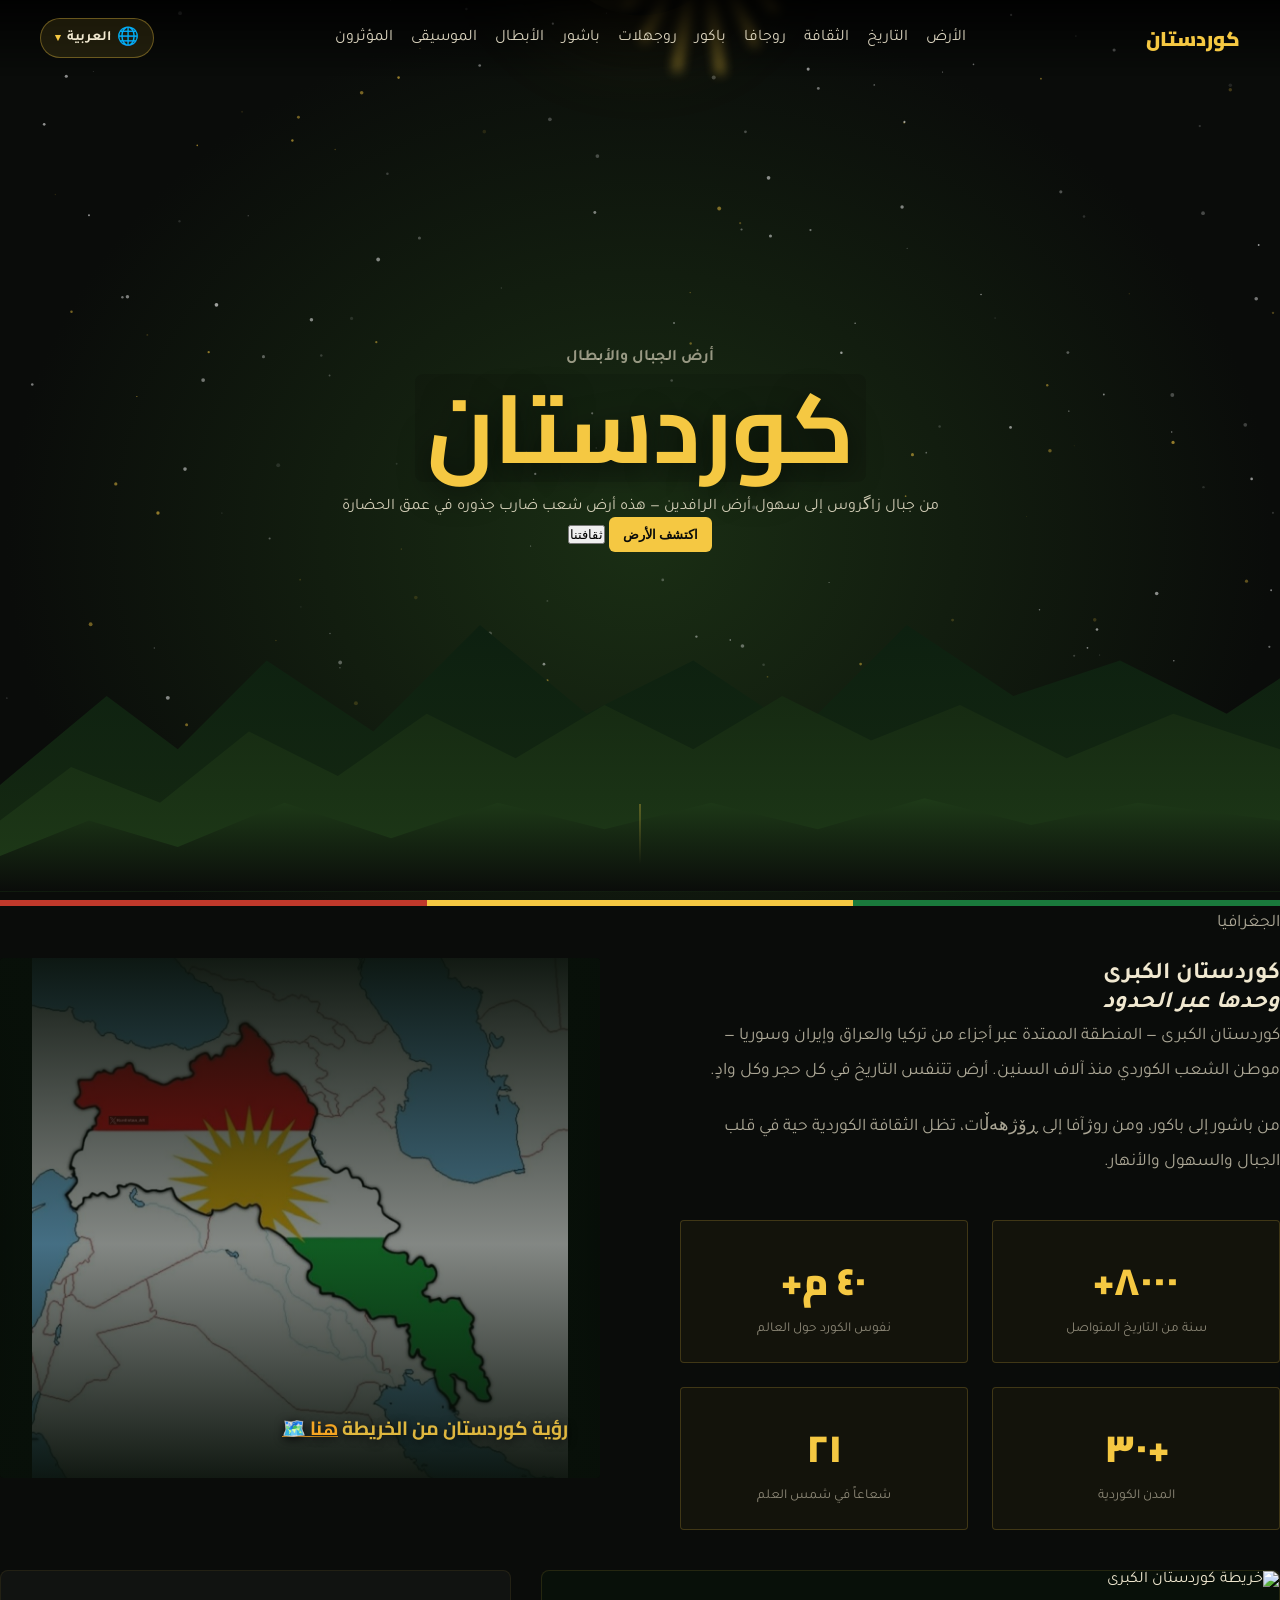
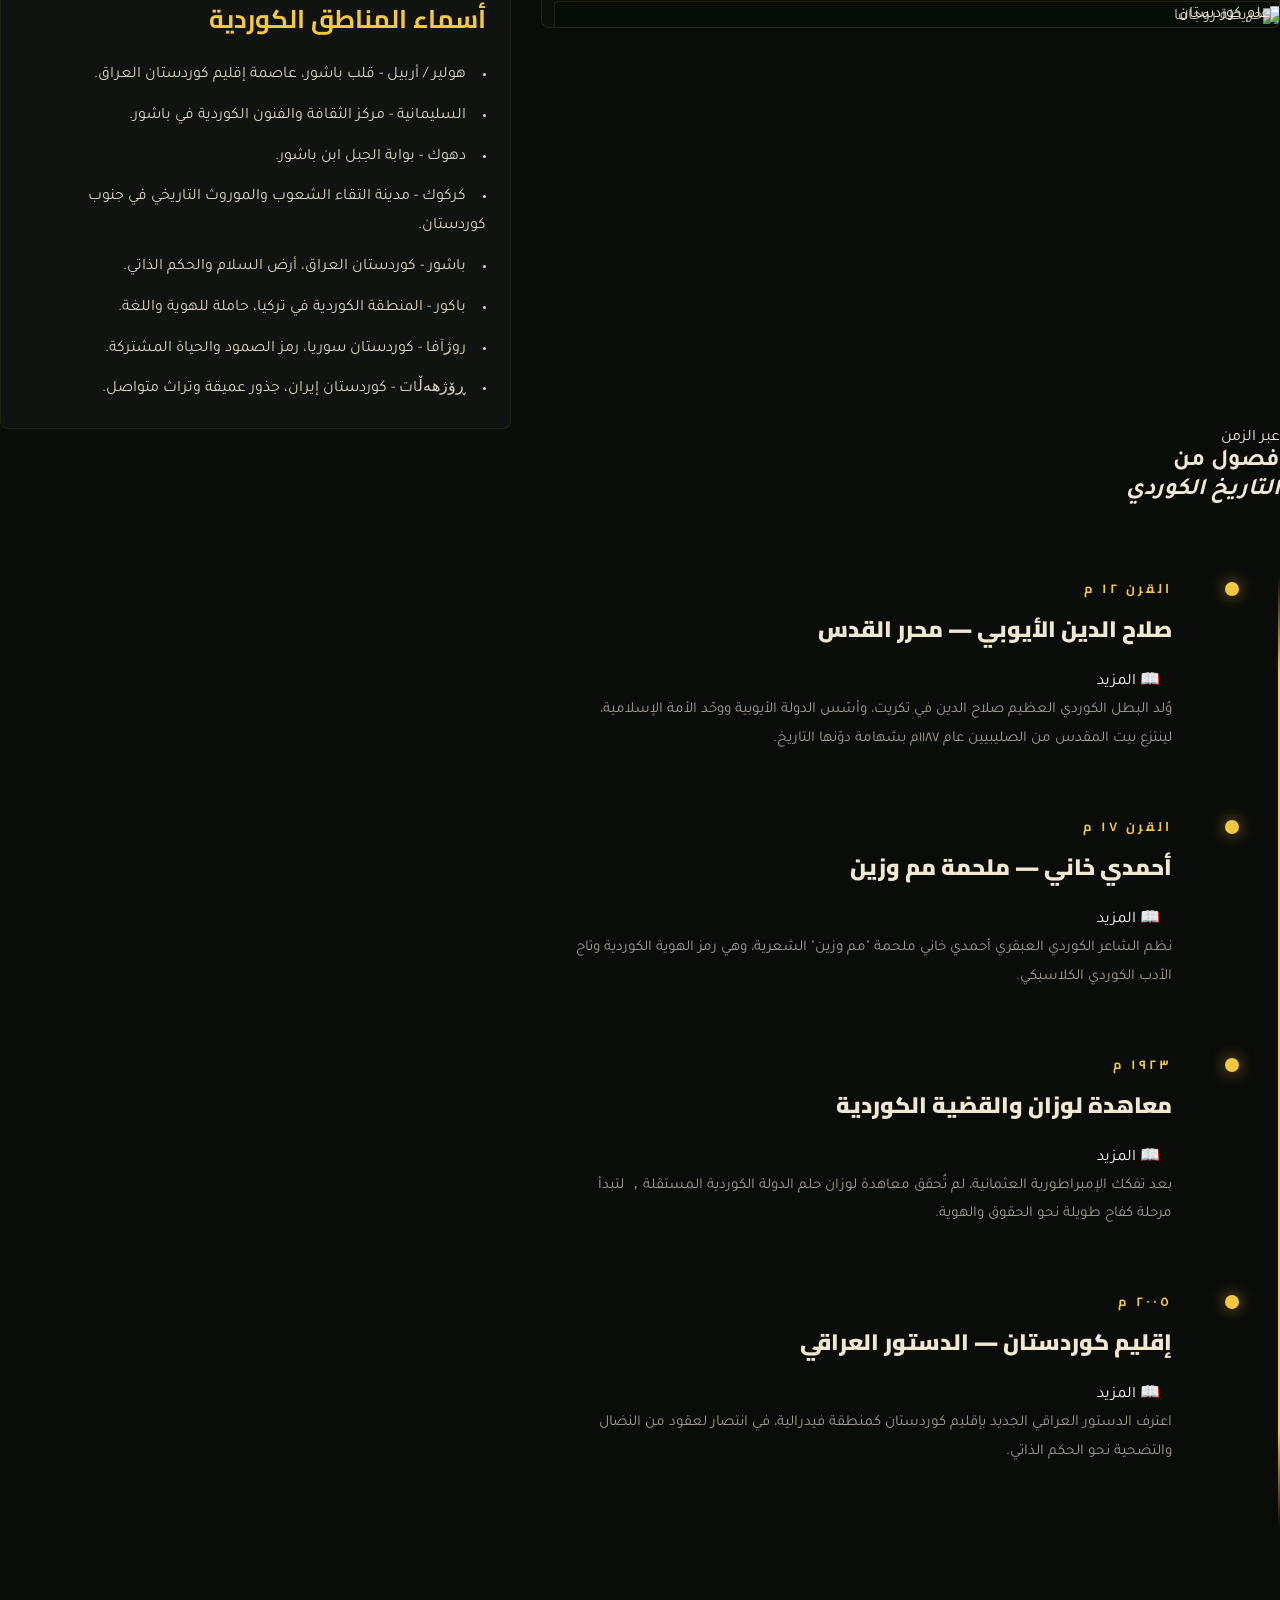
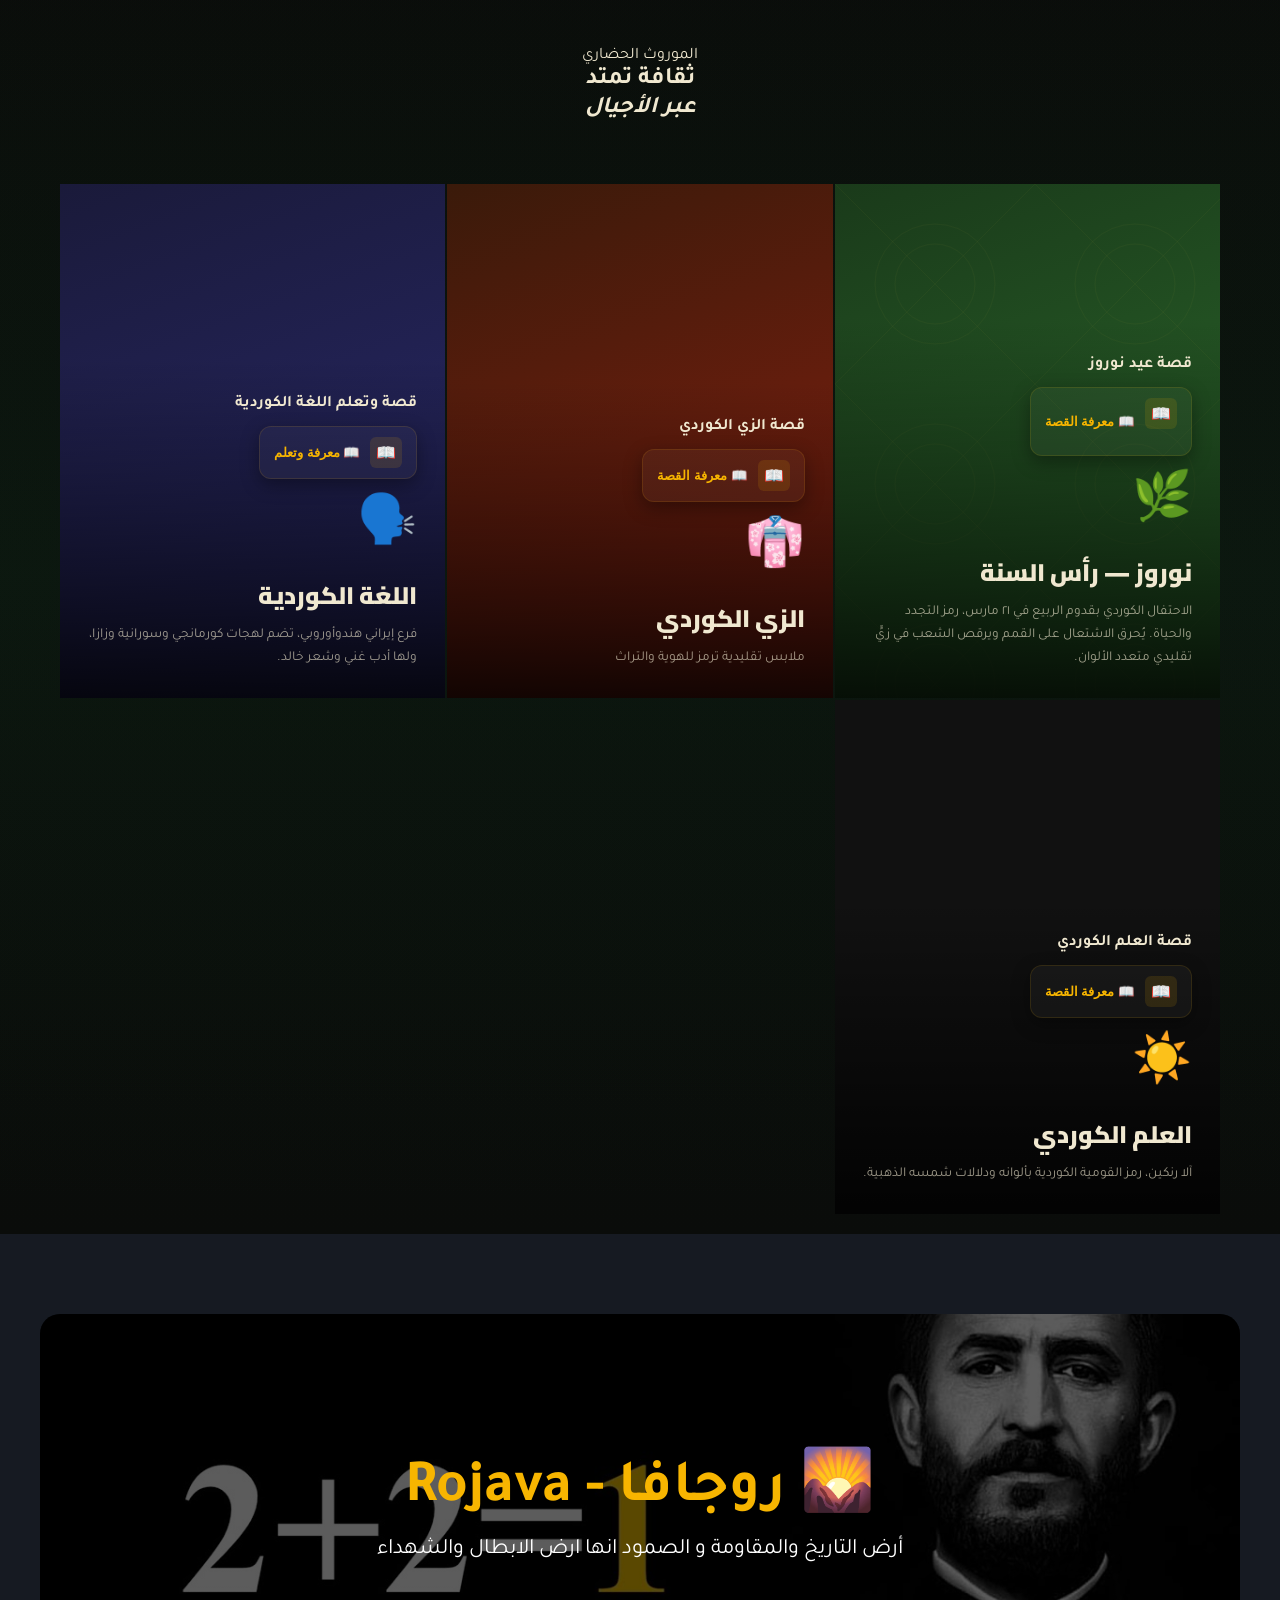
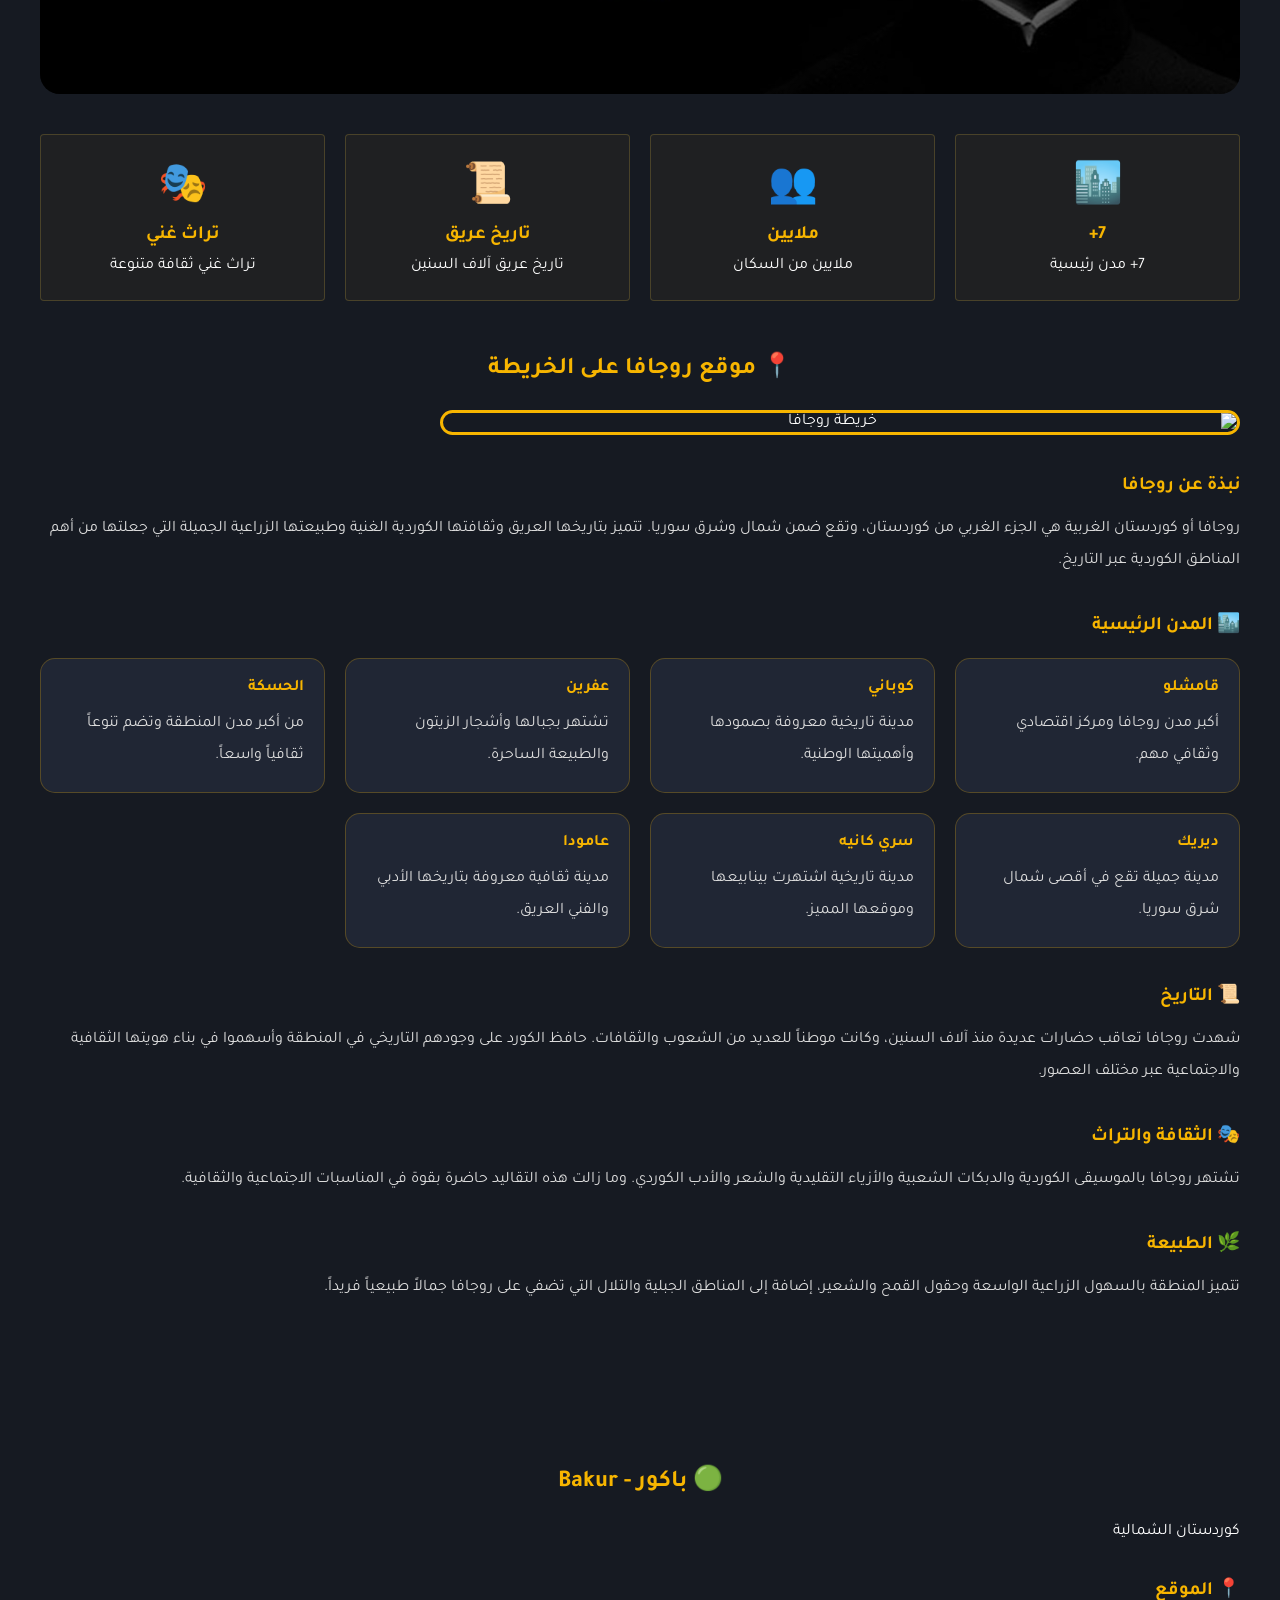
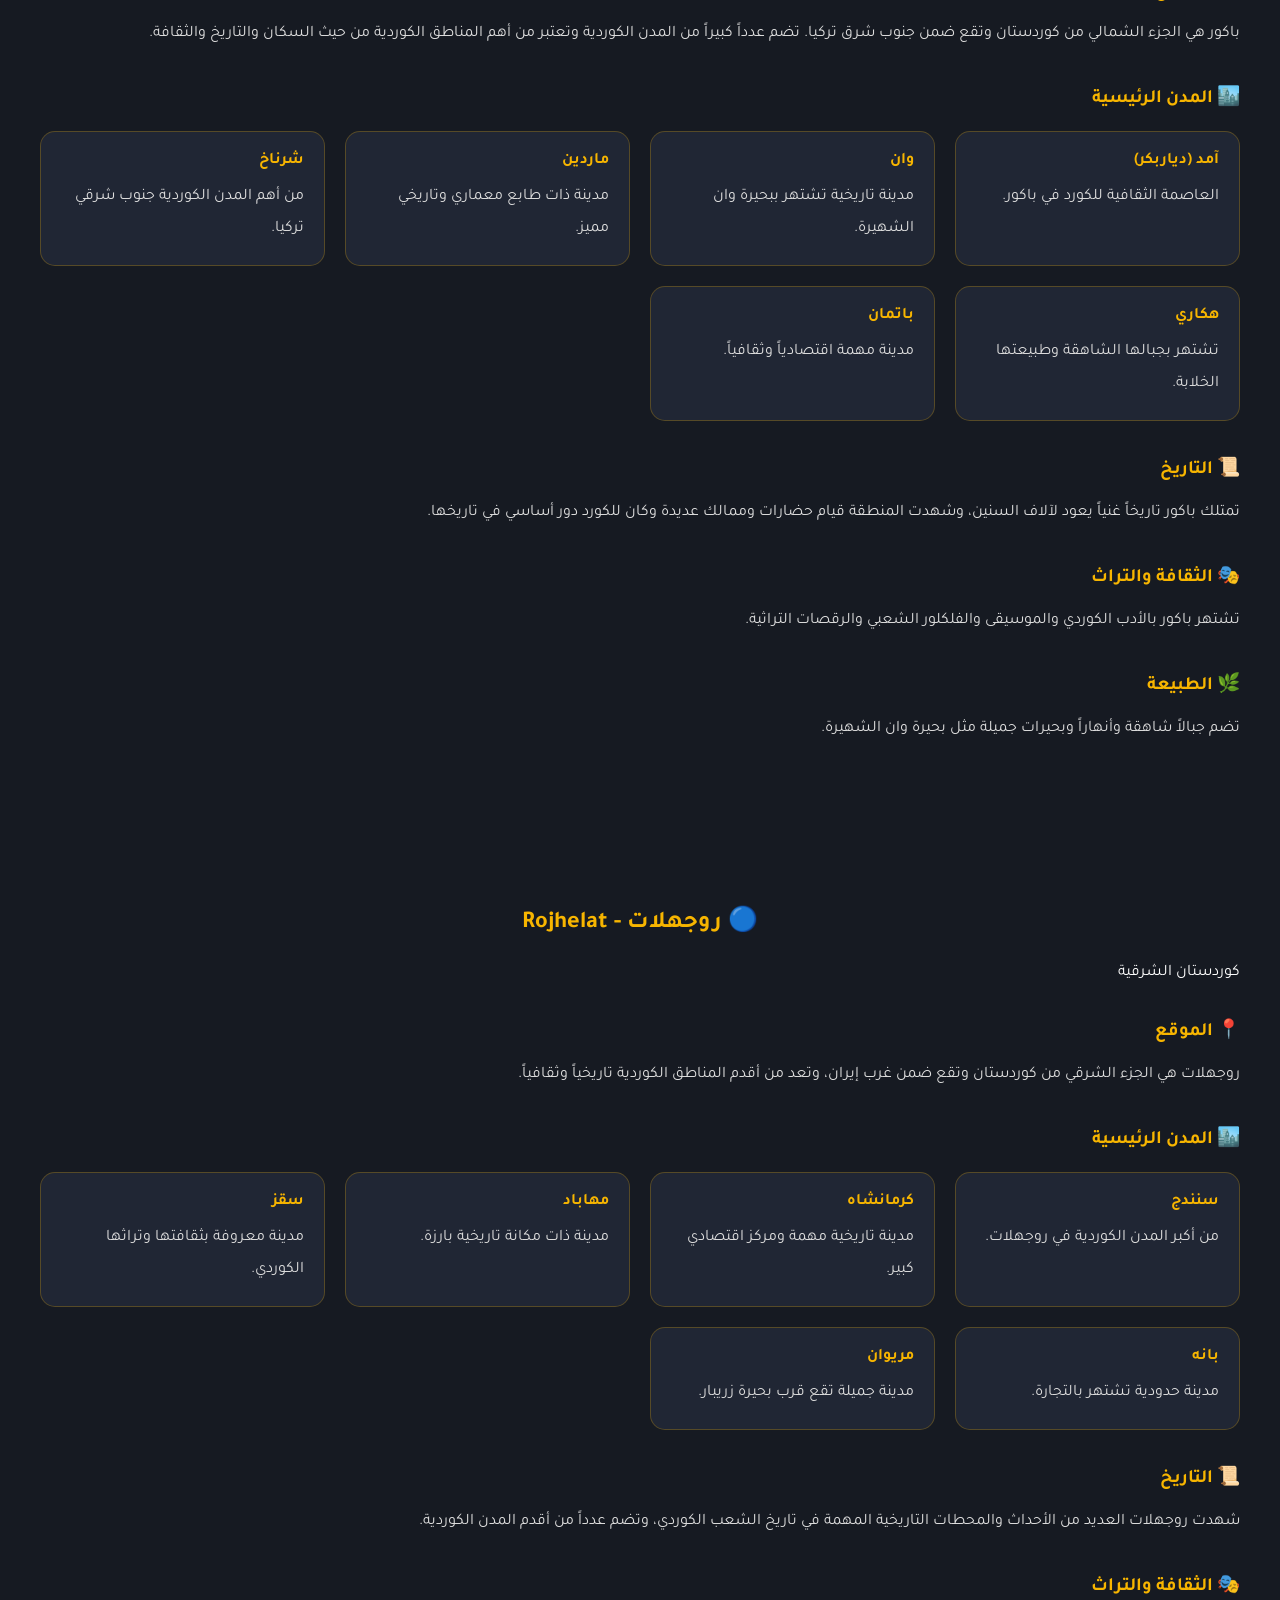
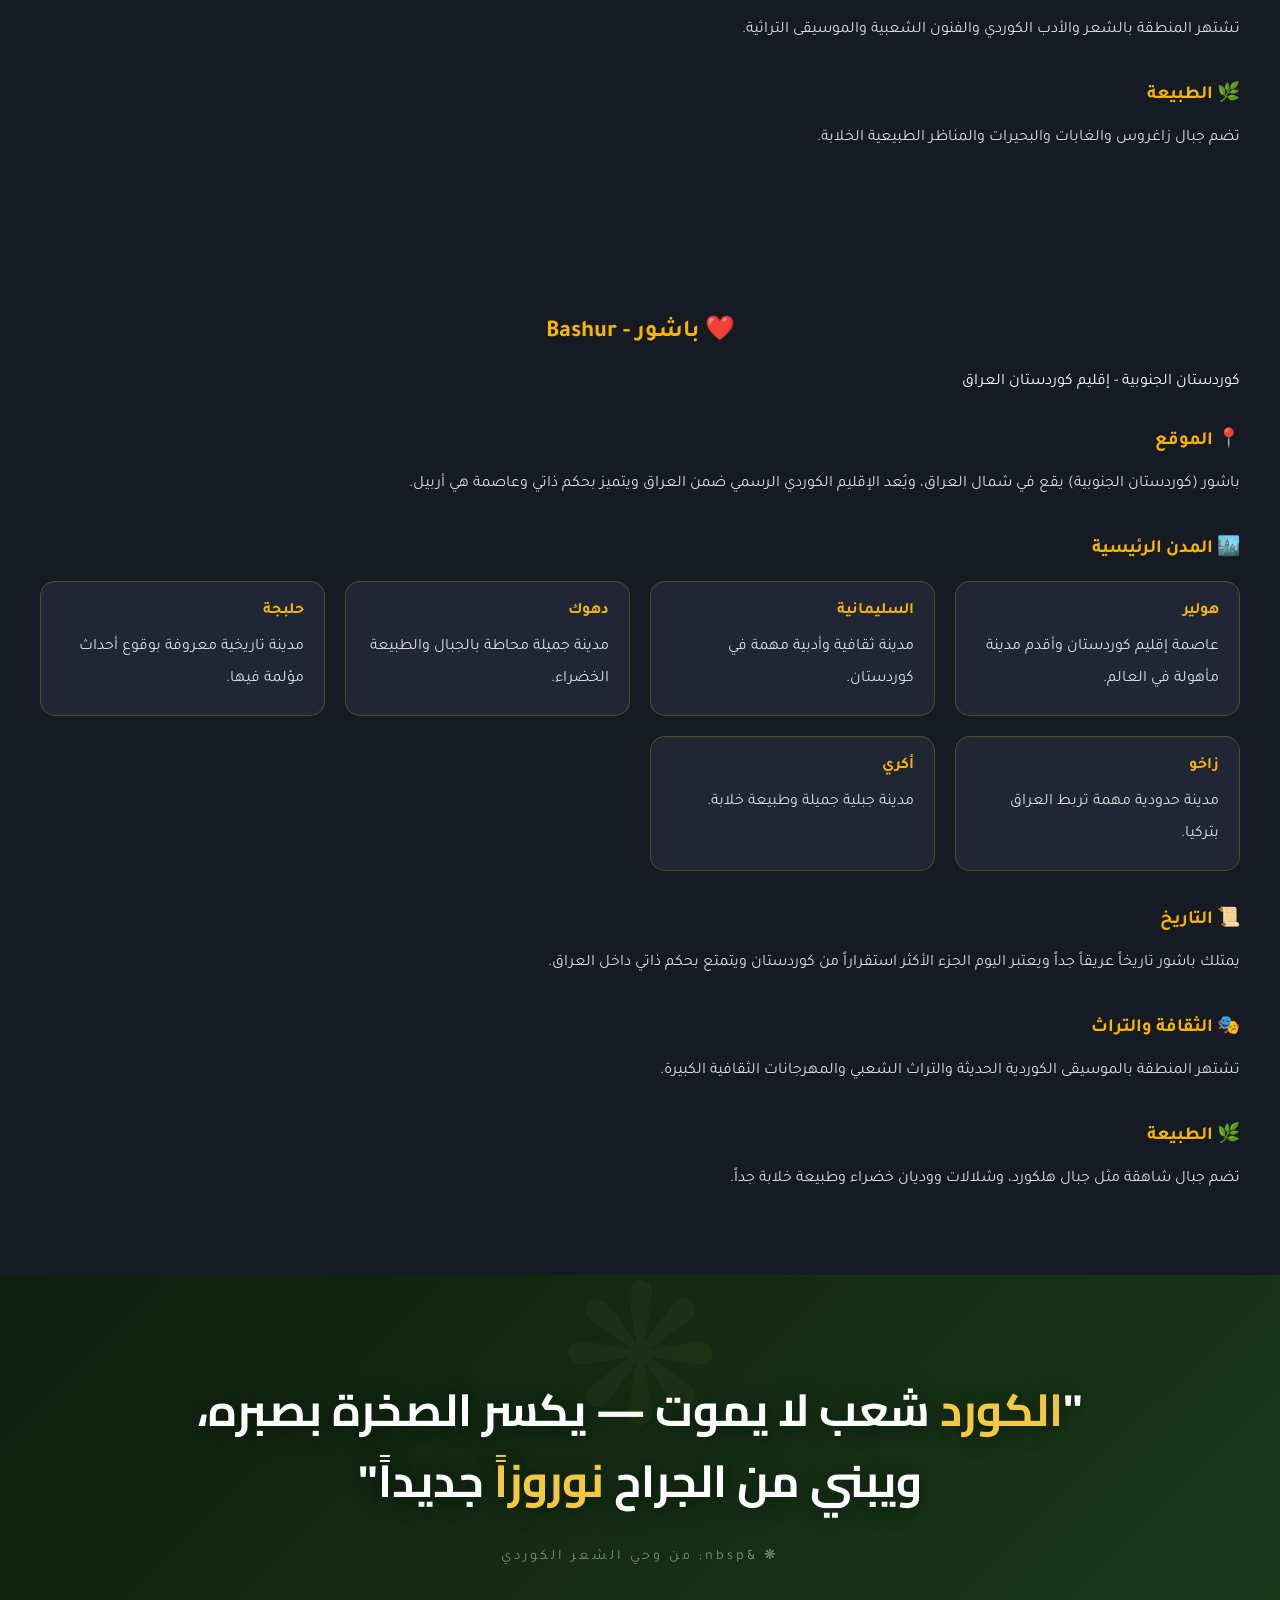
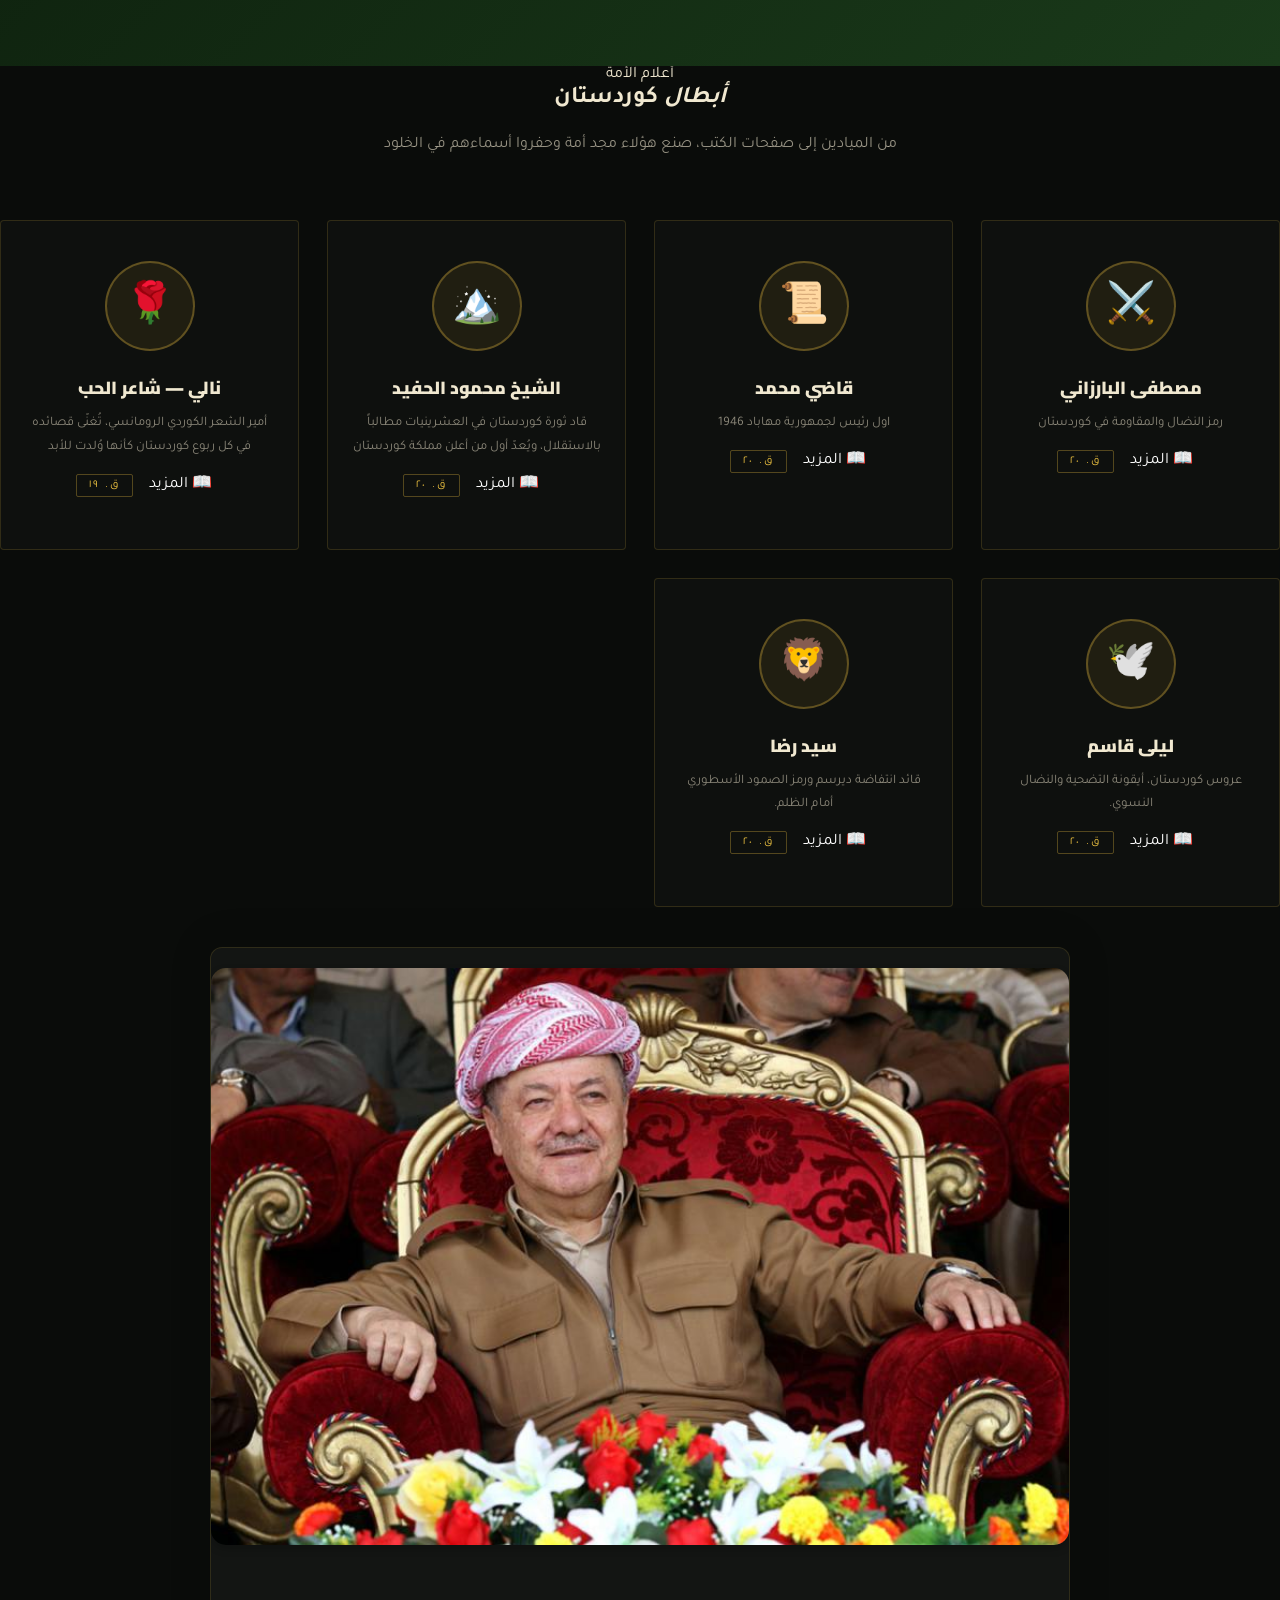
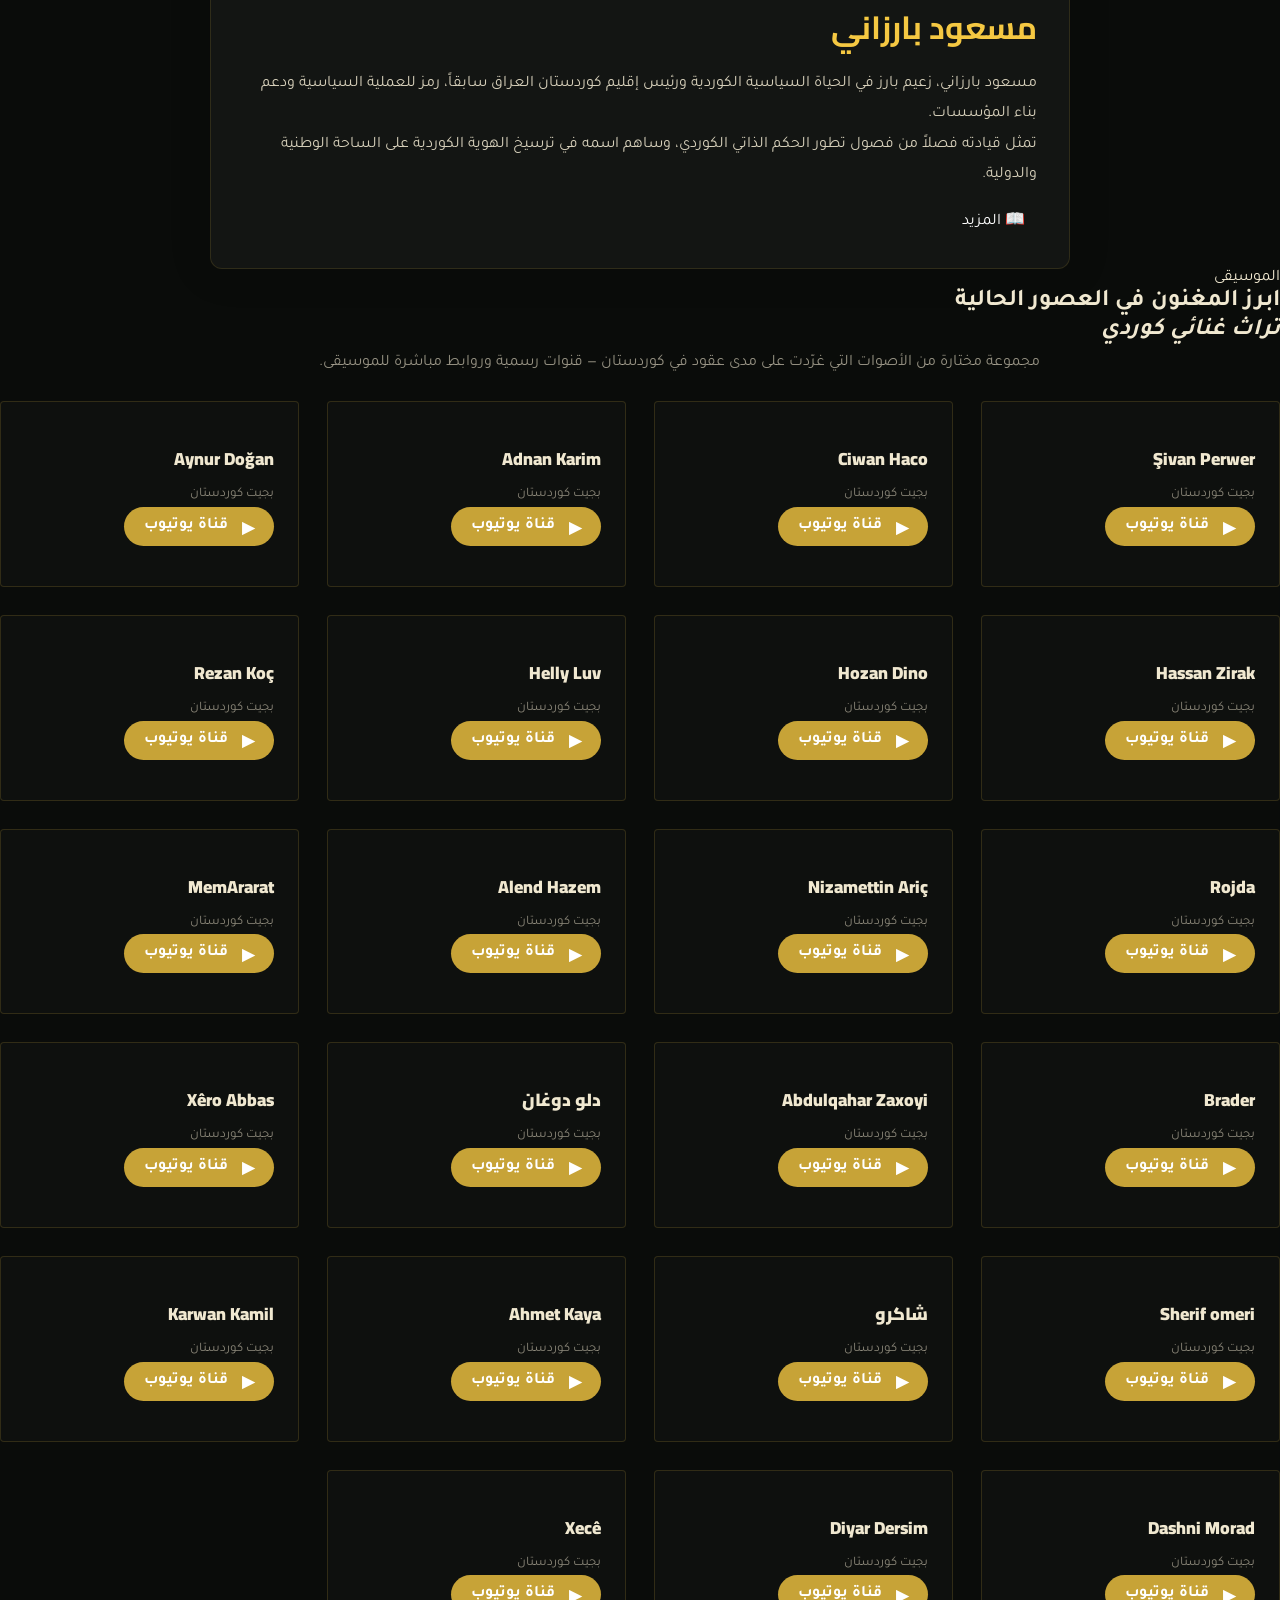
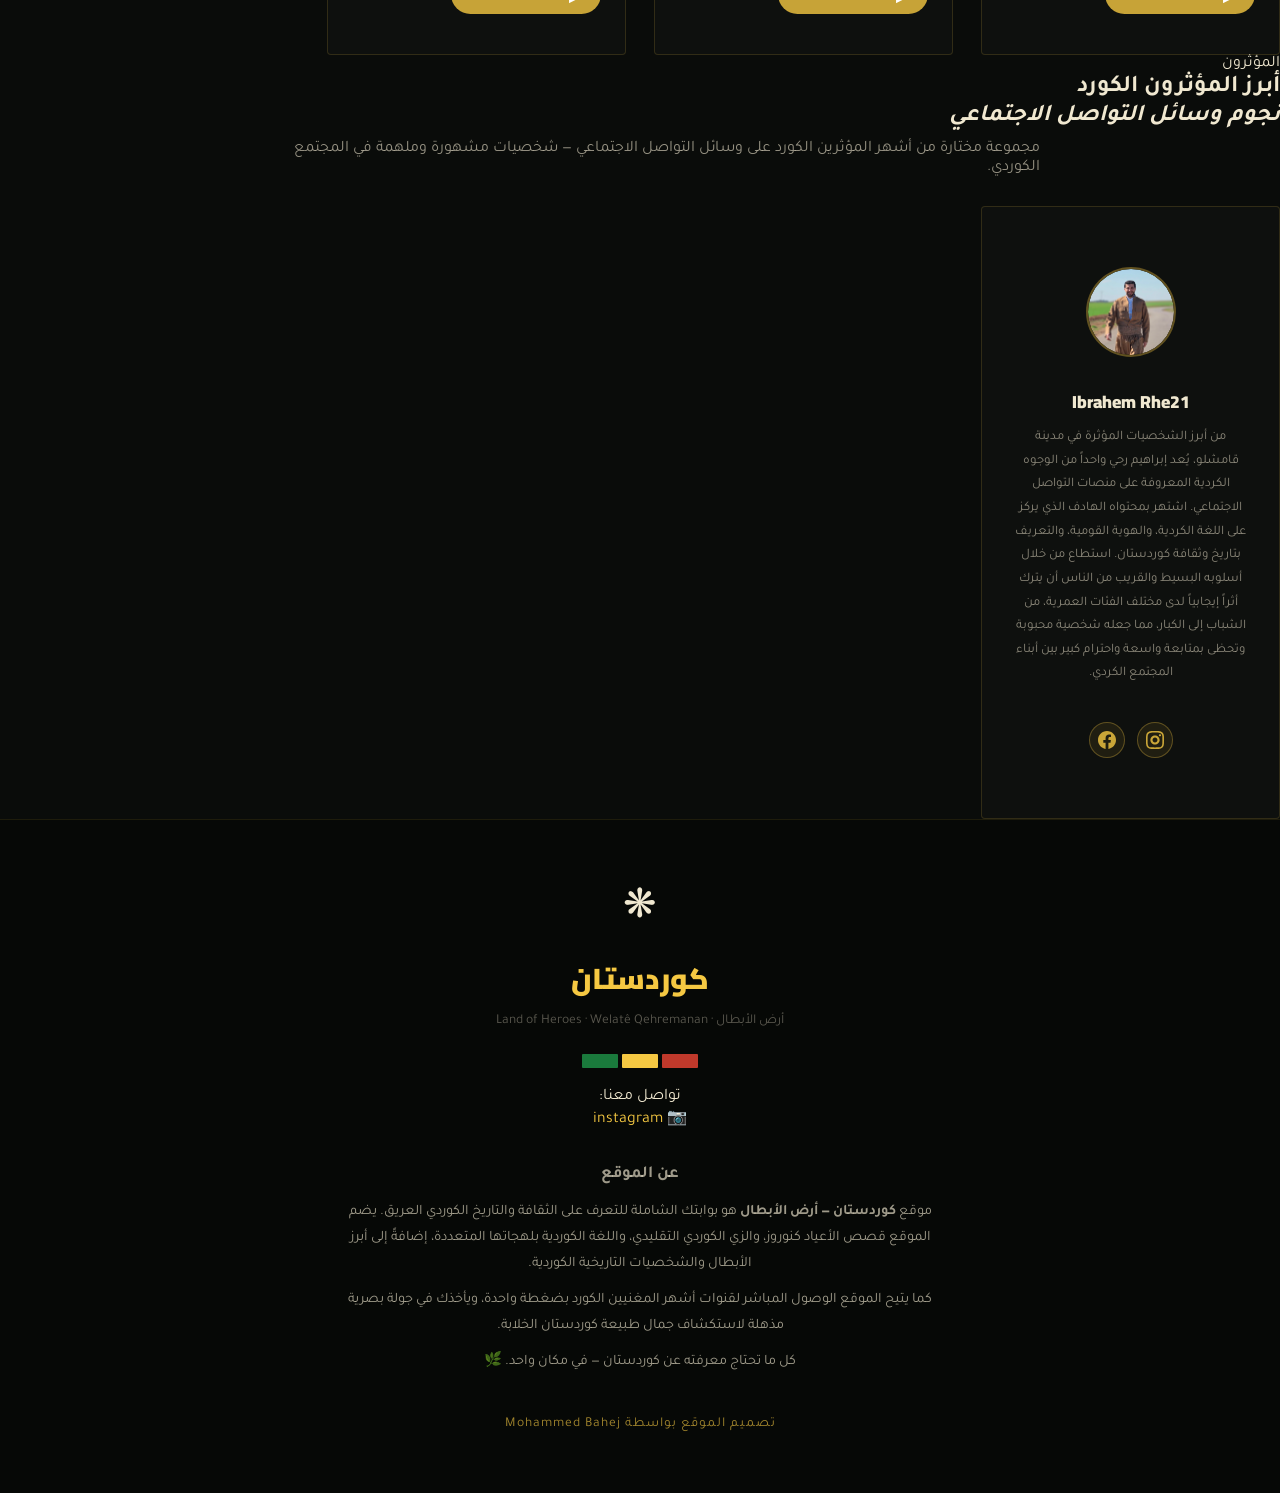
==== commit b17a26b7: "Add files via upload" ====
--- a/index.html
+++ b/index.html
@@ -8,7 +8,15 @@
     <meta http-equiv="X-UA-Compatible" content="IE=edge">
     <title> كوردستان - أرض الأبطال | تاريخ وثقافة ولغة كوردية </title>
     <meta name="description"
-        content="موقع كوردستان - أرض الأبطال، تعرف على التاريخ الكوردي والثقافة واللغة والأزياء والأماكن السياحية في كوردستان">
+        content="موقع كوردستان - أرض الأبطال، تعرف على التاريخ الكوردي والثقافة واللغة والأزياء والأماكن السياحية في كوردستان. اكتشف شخصيات تاريخية كوردية، السياحة في أربيل والسليمانية ودهوك.">
+    <meta name="keywords"
+        content="كوردستان, تاريخ كوردستان, ثقافة كوردية, اللغة الكوردية, تعلم الكوردية, سياحة في كوردستان, أربيل, السليمانية, دهوك, روجافا, شخصيات كوردية, قاضي محمد, ملا مصطفى البارزاني, Kurdistan, Kurdish history, Kurdish language">
+    <meta property="og:title" content="كوردستان - أرض الأبطال | تاريخ وثقافة ولغة كوردية">
+    <meta property="og:description" content="تعرف على التاريخ الكوردي والثقافة واللغة والأزياء والأماكن السياحية في كوردستان.">
+    <meta property="og:type" content="website">
+    <meta name="twitter:card" content="summary_large_image">
+    <meta name="twitter:title" content="كوردستان - أرض الأبطال">
+    <meta name="twitter:description" content="اكتشف التاريخ، الثقافة، والشخصيات الكوردية العظيمة عبر موقع كوردستان.">
     <link rel="preconnect" href="https://fonts.googleapis.com">
     <link rel="preconnect" href="https://fonts.gstatic.com" crossorigin>
     <link
@@ -137,6 +145,17 @@
             border-radius: 50%;
             background: var(--gold);
             box-shadow: 0 0 30px rgba(245, 200, 66, 0.6) inset;
+        }
+
+        @media (max-width: 768px) {
+            .sun-wrap {
+                top: -30px;
+            }
+
+            .sun {
+                width: 100px;
+                height: 100px;
+            }
         }
 
         .hero-text {
@@ -1434,7 +1453,8 @@
                 <div class="t-dot"></div>
                 <div class="t-year" data-translate="hist_event1_year">القرن ١٢ م</div>
                 <h3 class="t-title" data-translate="hist_event1_title">صلاح الدين الأيوبي — محرر القدس</h3>
-                <button onclick="openStory('salahaddin')" class="more-btn" style="border: none; background: none; font: inherit; cursor: pointer;">
+                <button onclick="openStory('salahaddin')" class="more-btn"
+                    style="border: none; background: none; font: inherit; cursor: pointer;">
                     <span data-translate="hist_more">📖 المزيد</span>
                 </button>
                 <p class="t-desc" data-translate="hist_event1_desc">وُلد البطل الكوردي العظيم صلاح الدين في تكريت، وأسّس
@@ -1446,7 +1466,8 @@
                 <div class="t-dot"></div>
                 <div class="t-year" data-translate="hist_event2_year">القرن ١٧ م</div>
                 <h3 class="t-title" data-translate="hist_event2_title">أحمدي خاني — ملحمة مم وزين</h3>
-                <button onclick="openStory('khani')" class="more-btn" style="border: none; background: none; font: inherit; cursor: pointer;">
+                <button onclick="openStory('khani')" class="more-btn"
+                    style="border: none; background: none; font: inherit; cursor: pointer;">
                     <span data-translate="hist_more">📖 المزيد</span>
                 </button>
                 <p class="t-desc" data-translate="hist_event2_desc">نظم الشاعر الكوردي العبقري أحمدي خاني ملحمة "مم
@@ -1458,7 +1479,8 @@
                 <div class="t-dot"></div>
                 <div class="t-year" data-translate="hist_event3_year">١٩٢٣ م</div>
                 <h3 class="t-title" data-translate="hist_event3_title">معاهدة لوزان والقضية الكوردية</h3>
-                <button onclick="openStory('lausanne')" class="more-btn" style="border: none; background: none; font: inherit; cursor: pointer;">
+                <button onclick="openStory('lausanne')" class="more-btn"
+                    style="border: none; background: none; font: inherit; cursor: pointer;">
                     <span data-translate="hist_more">📖 المزيد</span>
                 </button>
                 <p class="t-desc" data-translate="hist_event3_desc">بعد تفكك الإمبراطورية العثمانية، لم تُحقق معاهدة
@@ -1470,7 +1492,8 @@
                 <div class="t-dot"></div>
                 <div class="t-year" data-translate="hist_event4_year">٢٠٠٥ م</div>
                 <h3 class="t-title" data-translate="hist_event4_title">إقليم كوردستان — الدستور العراقي</h3>
-                <button onclick="openStory('kurdistan_region')" class="more-btn" style="border: none; background: none; font: inherit; cursor: pointer;">
+                <button onclick="openStory('kurdistan_region')" class="more-btn"
+                    style="border: none; background: none; font: inherit; cursor: pointer;">
                     <span data-translate="hist_more">📖 المزيد</span>
                 </button>
                 <p class="t-desc" data-translate="hist_event4_desc">اعترف الدستور العراقي الجديد بإقليم كوردستان كمنطقة
@@ -1532,7 +1555,7 @@
                         </p>
                         <div class="btn-group" style="margin: 12px 0;">
                             <button class="story-btn" onclick="openStory('language')">
-                                <span>📖</span> <span data-translate="story_read">معرفة القصة</span>
+                                <span>📖</span> <span data-translate="story_learn">معرفة وتعلم</span>
                             </button>
                         </div>
                         <span class="culture-icon">🗣️</span>
@@ -1554,7 +1577,8 @@
                         </div>
                         <span class="culture-icon">☀️</span>
                         <h3 data-translate="card_flag_title">العلم الكوردي</h3>
-                        <p data-translate="card_flag_desc">آلا رنكين، رمز القومية الكوردية بألوانه ودلالات شمسه الذهبية.</p>
+                        <p data-translate="card_flag_desc">آلا رنكين، رمز القومية الكوردية بألوانه ودلالات شمسه الذهبية.
+                        </p>
                     </div>
                 </div>
             </div>
@@ -1955,7 +1979,8 @@
                 <div class="hero-avatar">⚔️</div>
                 <h3 data-translate="hero1_title">مصطفى البارزاني</h3>
                 <p data-translate="hero1_desc">رمز النضال والمقاومة في كوردستان</p>
-                <button onclick="openStory('hero_barzani')" class="more-btn" style="border:none; background:none; font:inherit; cursor:pointer; margin-bottom:10px;">
+                <button onclick="openStory('hero_barzani')" class="more-btn"
+                    style="border:none; background:none; font:inherit; cursor:pointer; margin-bottom:10px;">
                     <span data-translate="hist_more">📖 المزيد</span>
                 </button>
                 <span class="hero-era" data-translate="hero1_era">ق. ٢٠</span>
@@ -1964,7 +1989,8 @@
                 <div class="hero-avatar">📜</div>
                 <h3 data-translate="hero2_title">قاضي محمد</h3>
                 <p data-translate="hero2_desc">اول رئيس لجمهورية مهاباد 1946</p>
-                <button onclick="openStory('hero_qazi')" class="more-btn" style="border:none; background:none; font:inherit; cursor:pointer; margin-bottom:10px;">
+                <button onclick="openStory('hero_qazi')" class="more-btn"
+                    style="border:none; background:none; font:inherit; cursor:pointer; margin-bottom:10px;">
                     <span data-translate="hist_more">📖 المزيد</span>
                 </button>
                 <span class="hero-era" data-translate="hero2_era">ق. ٢٠</span>
@@ -1974,7 +2000,8 @@
                 <h3 data-translate="hero3_title">الشيخ محمود الحفيد</h3>
                 <p data-translate="hero3_desc">قاد ثورة كوردستان في العشرينيات مطالباً بالاستقلال، ويُعدّ أول من أعلن
                     مملكة كوردستان</p>
-                <button onclick="openStory('hero_sheikh')" class="more-btn" style="border:none; background:none; font:inherit; cursor:pointer; margin-bottom:10px;">
+                <button onclick="openStory('hero_sheikh')" class="more-btn"
+                    style="border:none; background:none; font:inherit; cursor:pointer; margin-bottom:10px;">
                     <span data-translate="hist_more">📖 المزيد</span>
                 </button>
                 <span class="hero-era" data-translate="hero3_era">ق. ٢٠</span>
@@ -1984,7 +2011,8 @@
                 <h3 data-translate="hero4_title">نالي — شاعر الحب</h3>
                 <p data-translate="hero4_desc">أمير الشعر الكوردي الرومانسي، تُغنّى قصائده في كل ربوع كوردستان كأنها
                     وُلدت للأبد</p>
-                <button onclick="openStory('hero_nali')" class="more-btn" style="border:none; background:none; font:inherit; cursor:pointer; margin-bottom:10px;">
+                <button onclick="openStory('hero_nali')" class="more-btn"
+                    style="border:none; background:none; font:inherit; cursor:pointer; margin-bottom:10px;">
                     <span data-translate="hist_more">📖 المزيد</span>
                 </button>
                 <span class="hero-era" data-translate="hero4_era">ق. ١٩</span>
@@ -1993,7 +2021,8 @@
                 <div class="hero-avatar">🕊️</div>
                 <h3 data-translate="hero5_title">ليلى قاسم</h3>
                 <p data-translate="hero5_desc">عروس كوردستان، أيقونة التضحية والنضال النسوي.</p>
-                <button onclick="openStory('hero_leyla')" class="more-btn" style="border:none; background:none; font:inherit; cursor:pointer; margin-bottom:10px;">
+                <button onclick="openStory('hero_leyla')" class="more-btn"
+                    style="border:none; background:none; font:inherit; cursor:pointer; margin-bottom:10px;">
                     <span data-translate="hist_more">📖 المزيد</span>
                 </button>
                 <span class="hero-era" data-translate="hero5_era">ق. ٢٠</span>
@@ -2002,7 +2031,8 @@
                 <div class="hero-avatar">🦁</div>
                 <h3 data-translate="hero6_title">سيد رضا</h3>
                 <p data-translate="hero6_desc">قائد انتفاضة ديرسم ورمز الصمود الأسطوري أمام الظلم.</p>
-                <button onclick="openStory('hero_seyid')" class="more-btn" style="border:none; background:none; font:inherit; cursor:pointer; margin-bottom:10px;">
+                <button onclick="openStory('hero_seyid')" class="more-btn"
+                    style="border:none; background:none; font:inherit; cursor:pointer; margin-bottom:10px;">
                     <span data-translate="hist_more">📖 المزيد</span>
                 </button>
                 <span class="hero-era" data-translate="hero6_era">ق. ٢٠</span>
@@ -2023,7 +2053,8 @@
                 السياسية ودعم بناء المؤسسات.</p>
             <p data-translate="leader_desc2">تمثل قيادته فصلاً من فصول تطور الحكم الذاتي الكوردي، وساهم اسمه في ترسيخ
                 الهوية الكوردية على الساحة الوطنية والدولية.</p>
-            <button onclick="openStory('hero_masoud')" class="more-btn" style="border:none; background:none; font:inherit; cursor:pointer; margin-top:15px;">
+            <button onclick="openStory('hero_masoud')" class="more-btn"
+                style="border:none; background:none; font:inherit; cursor:pointer; margin-top:15px;">
                 <span data-translate="hist_more">📖 المزيد</span>
             </button>
         </div>
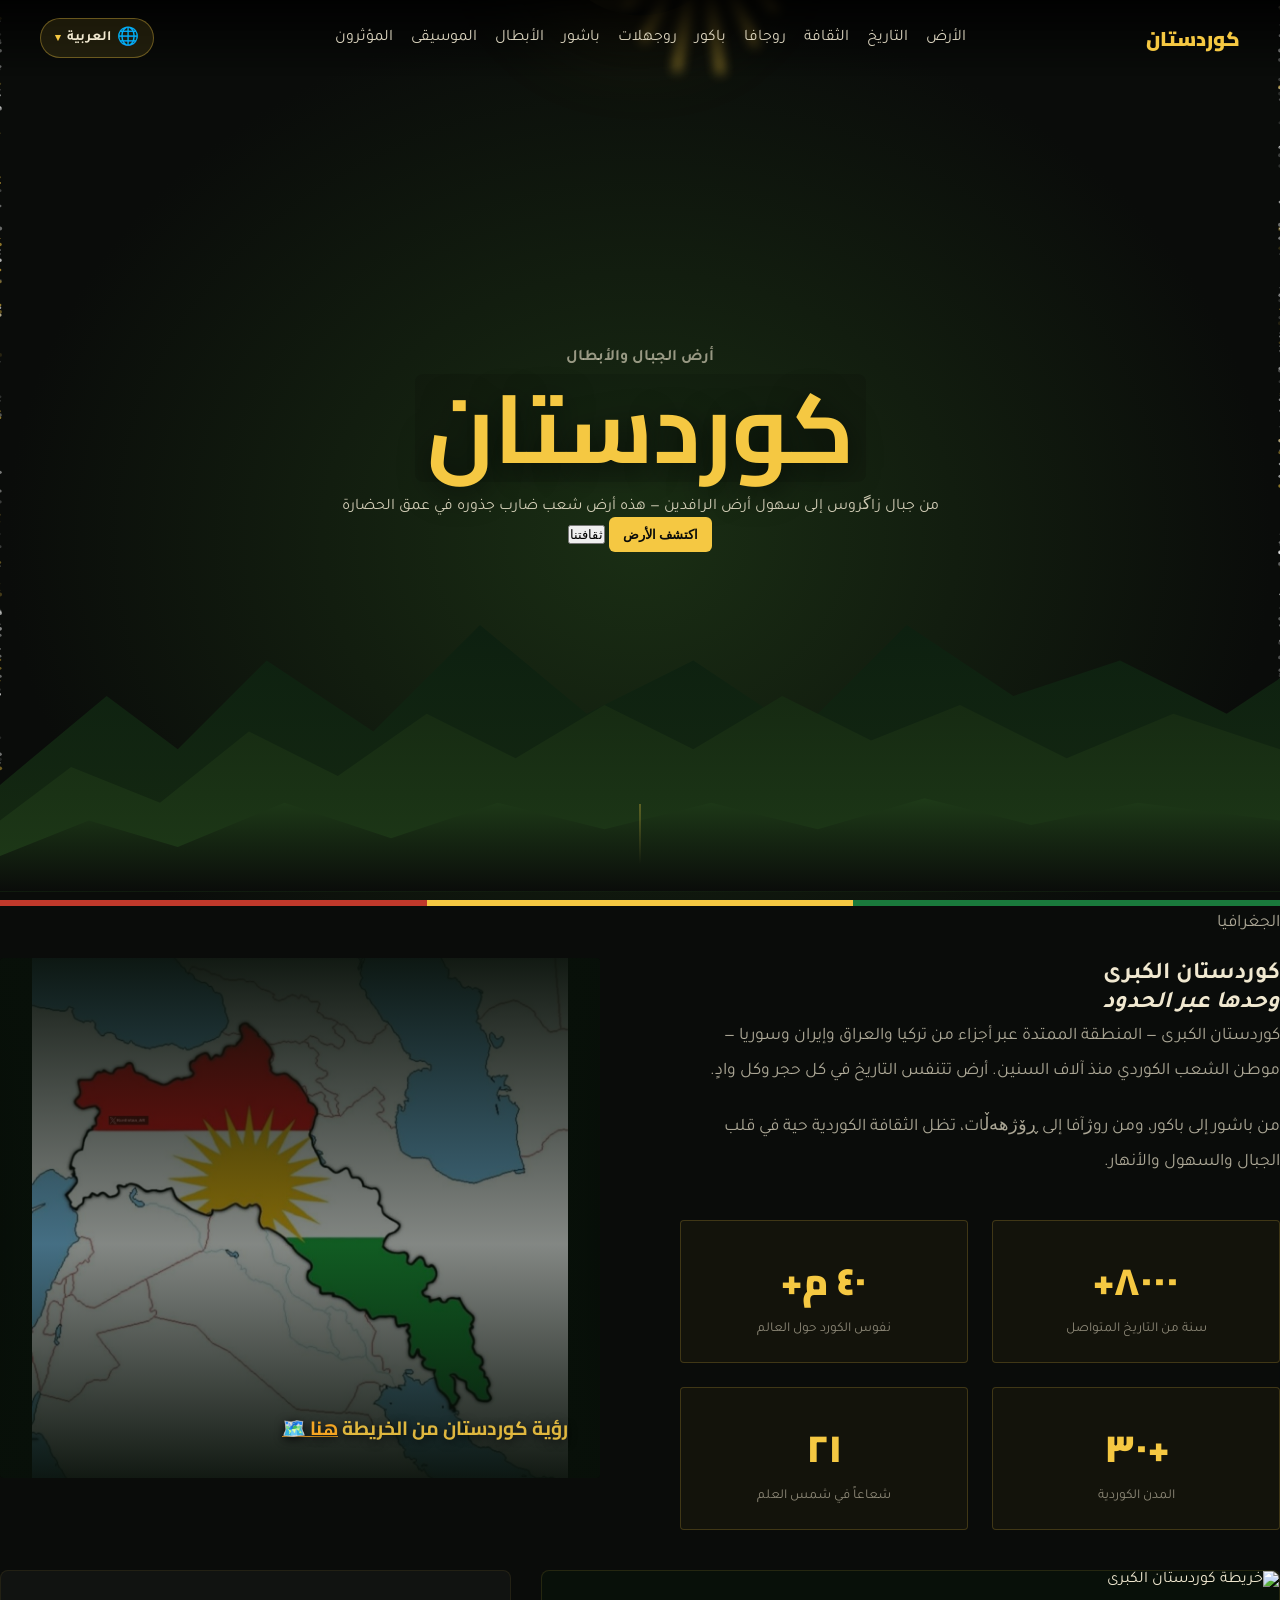
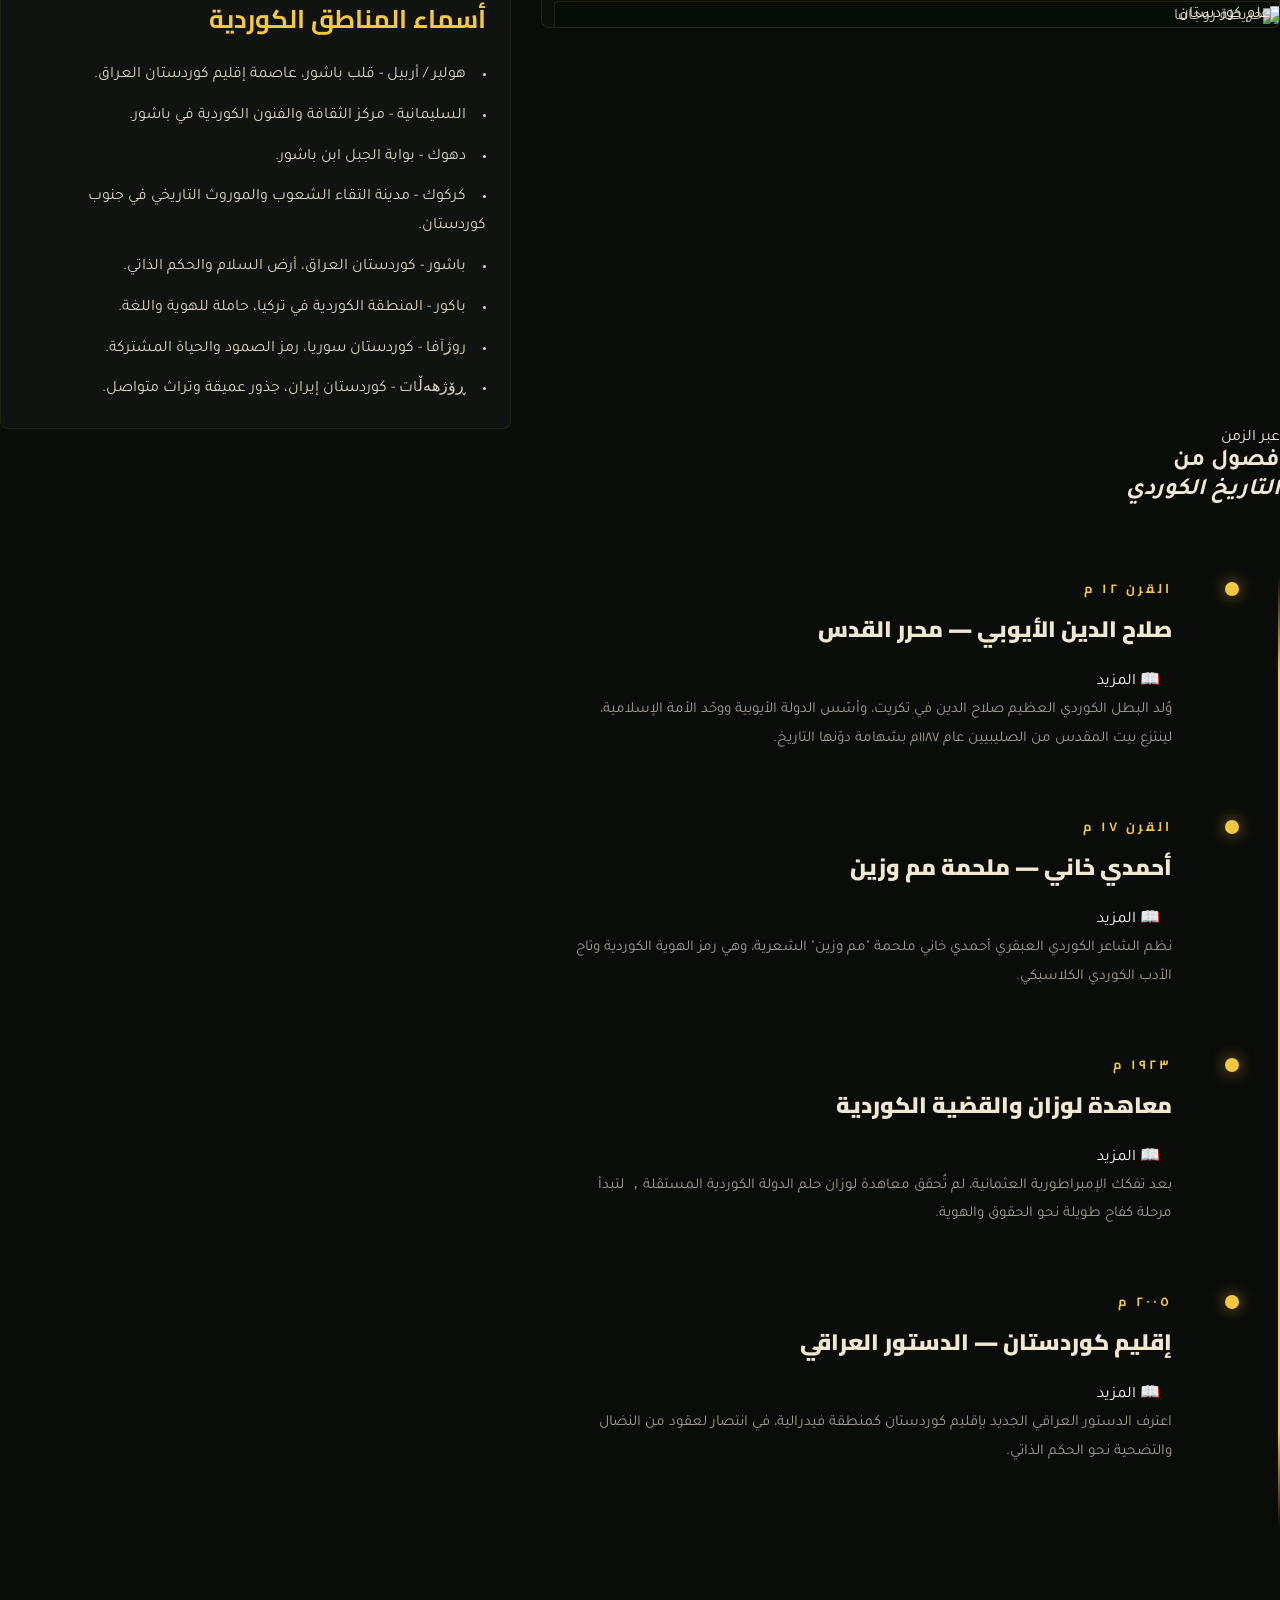
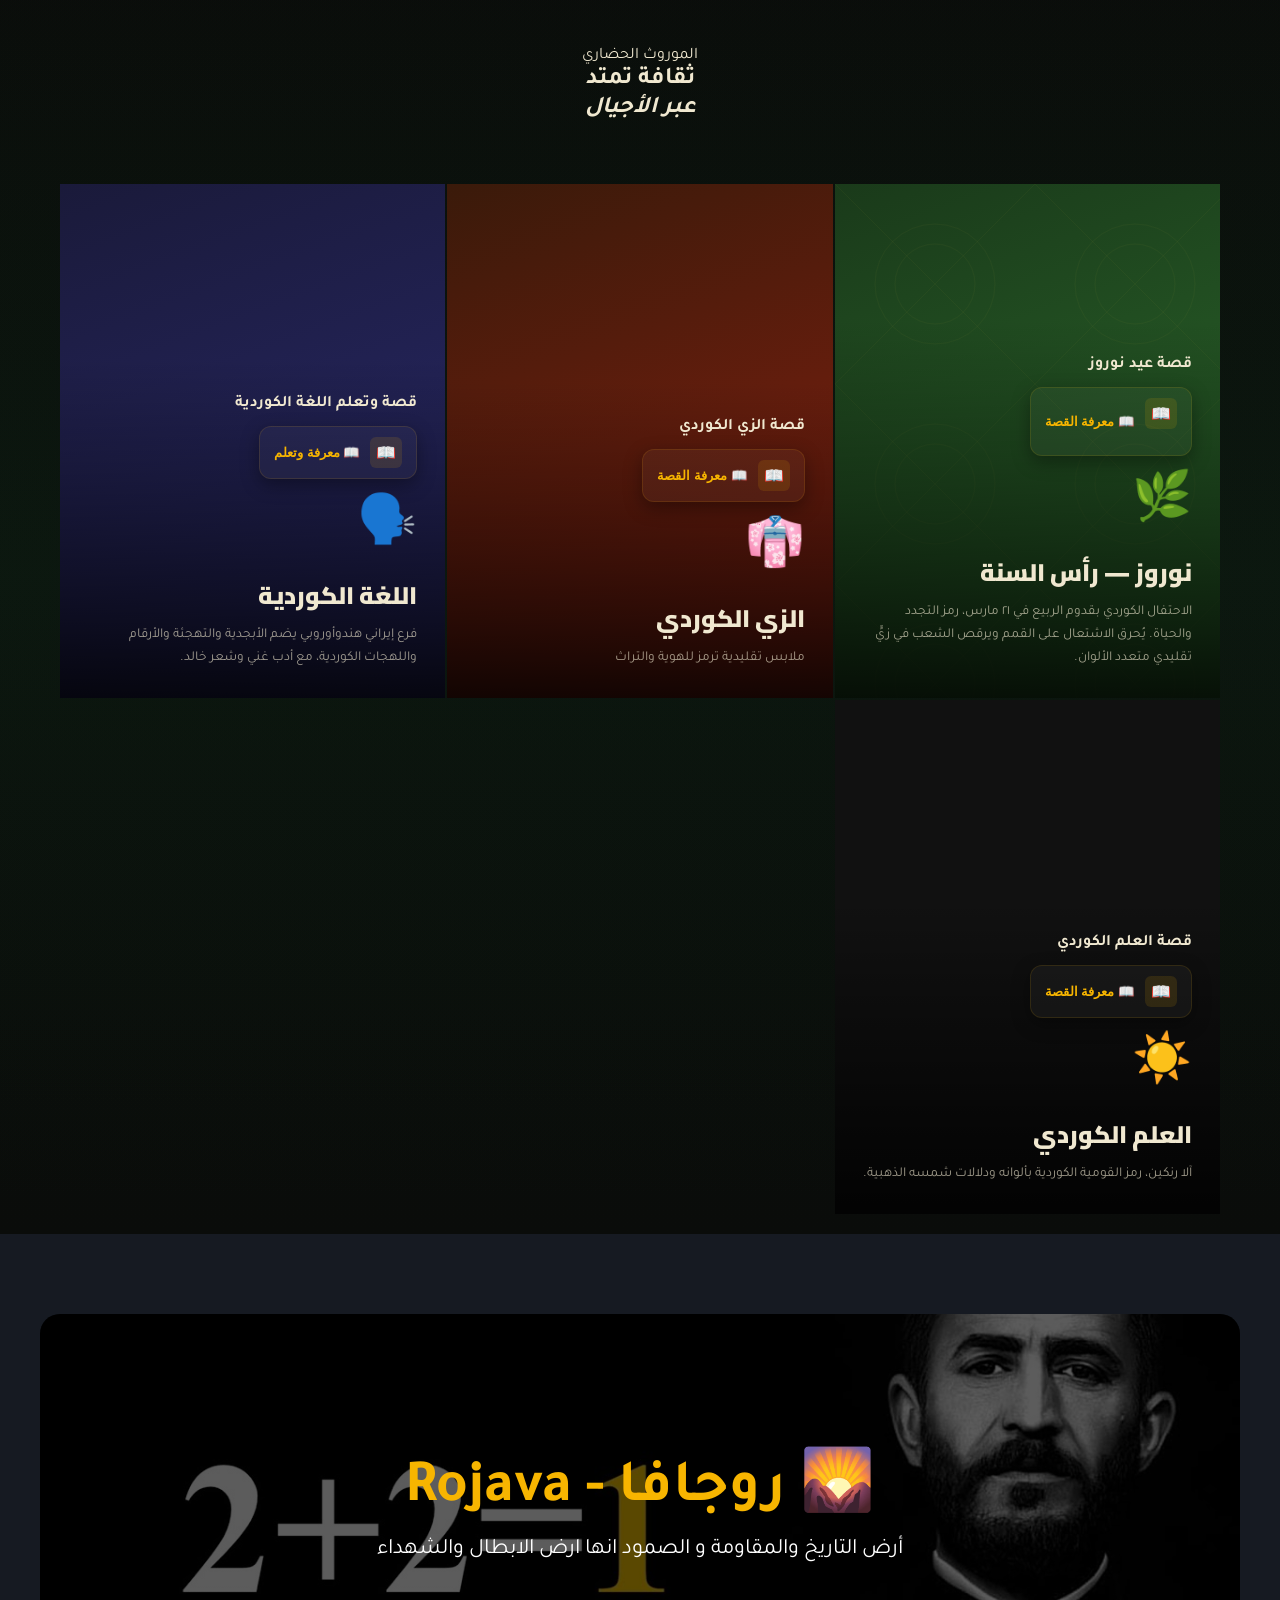
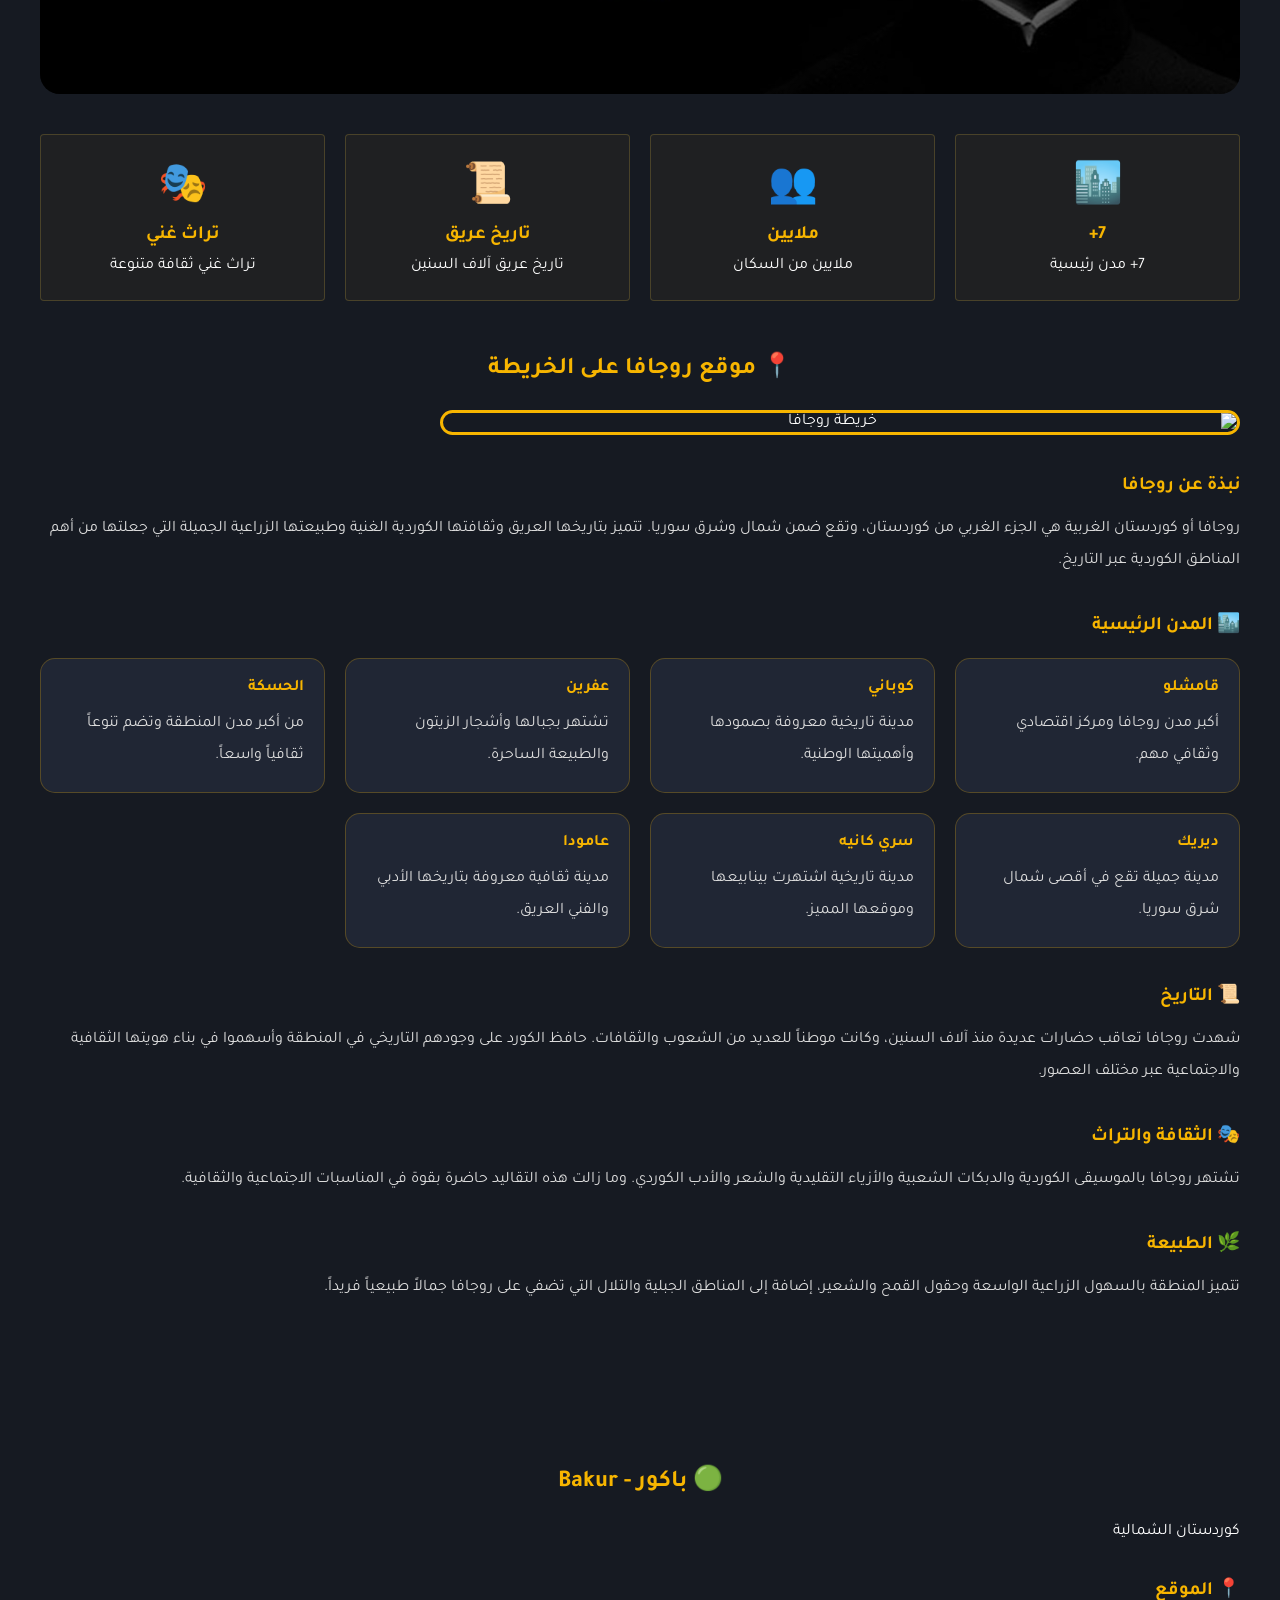
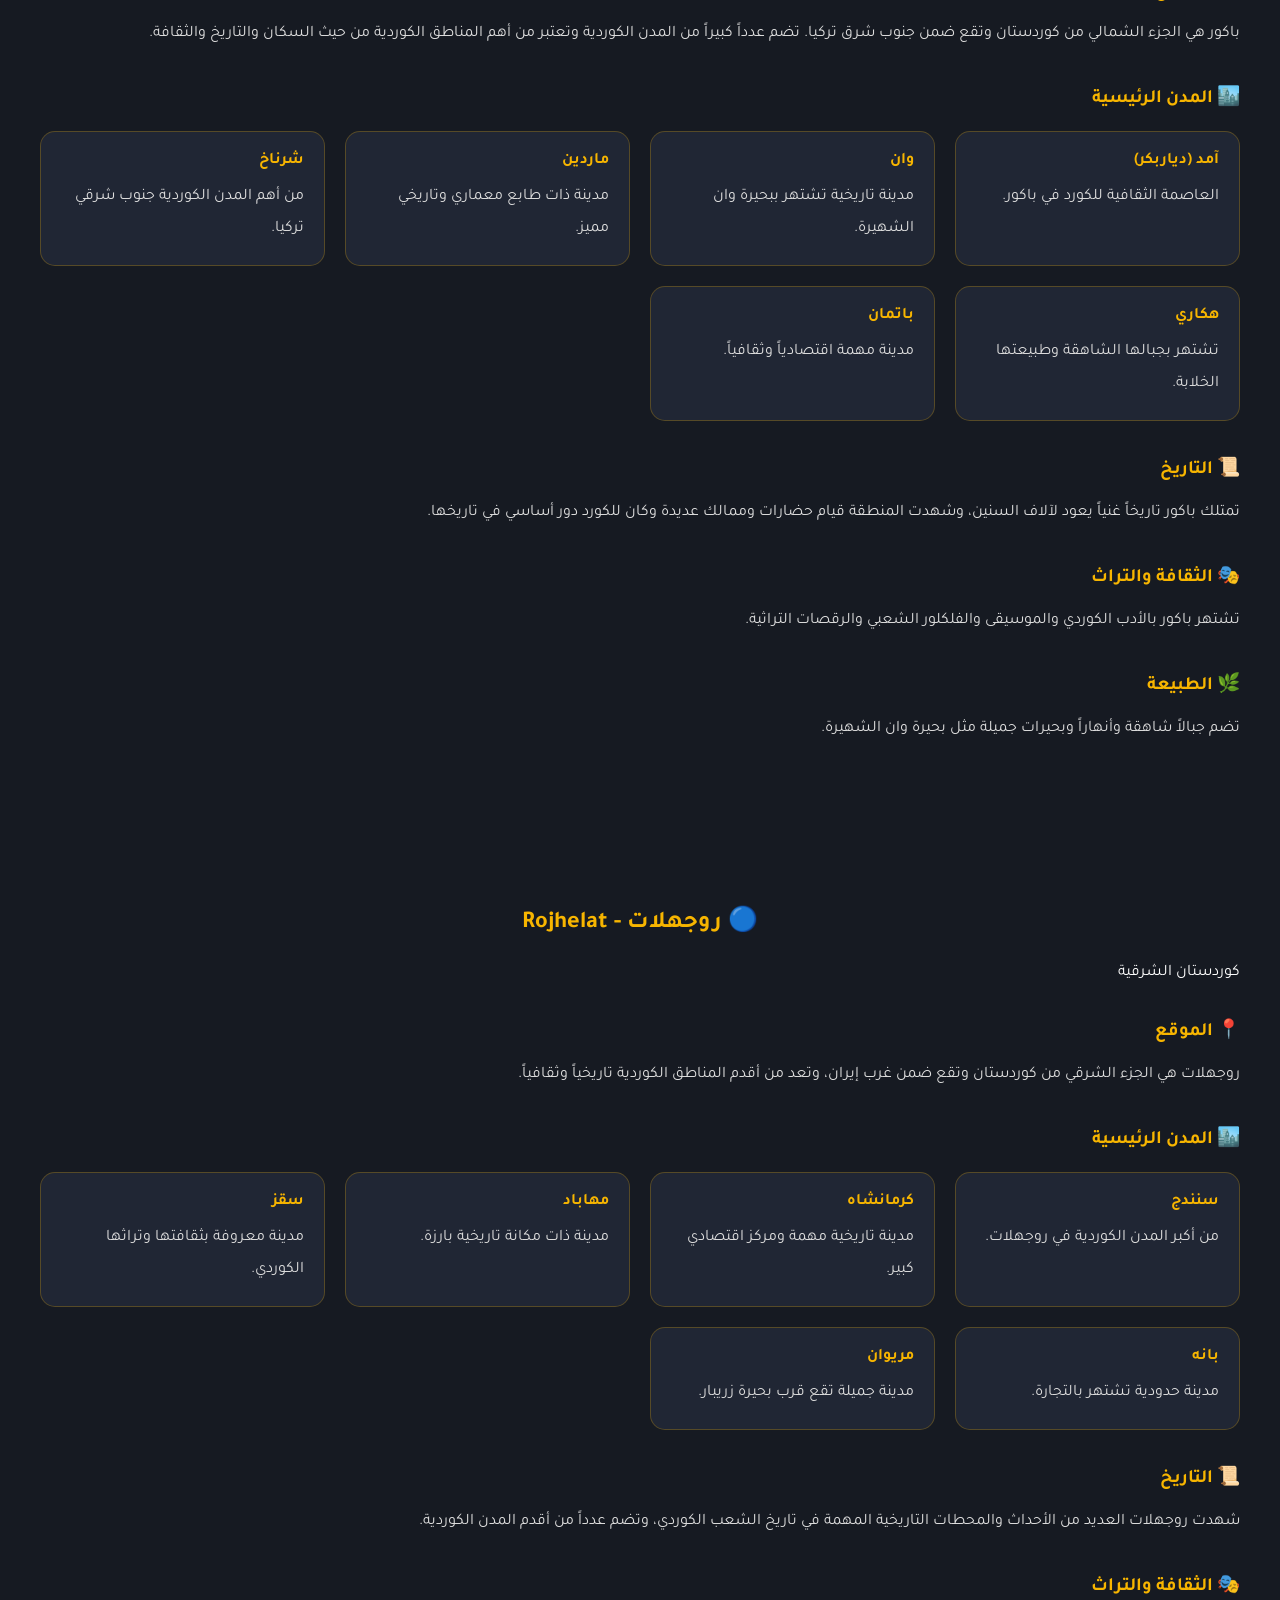
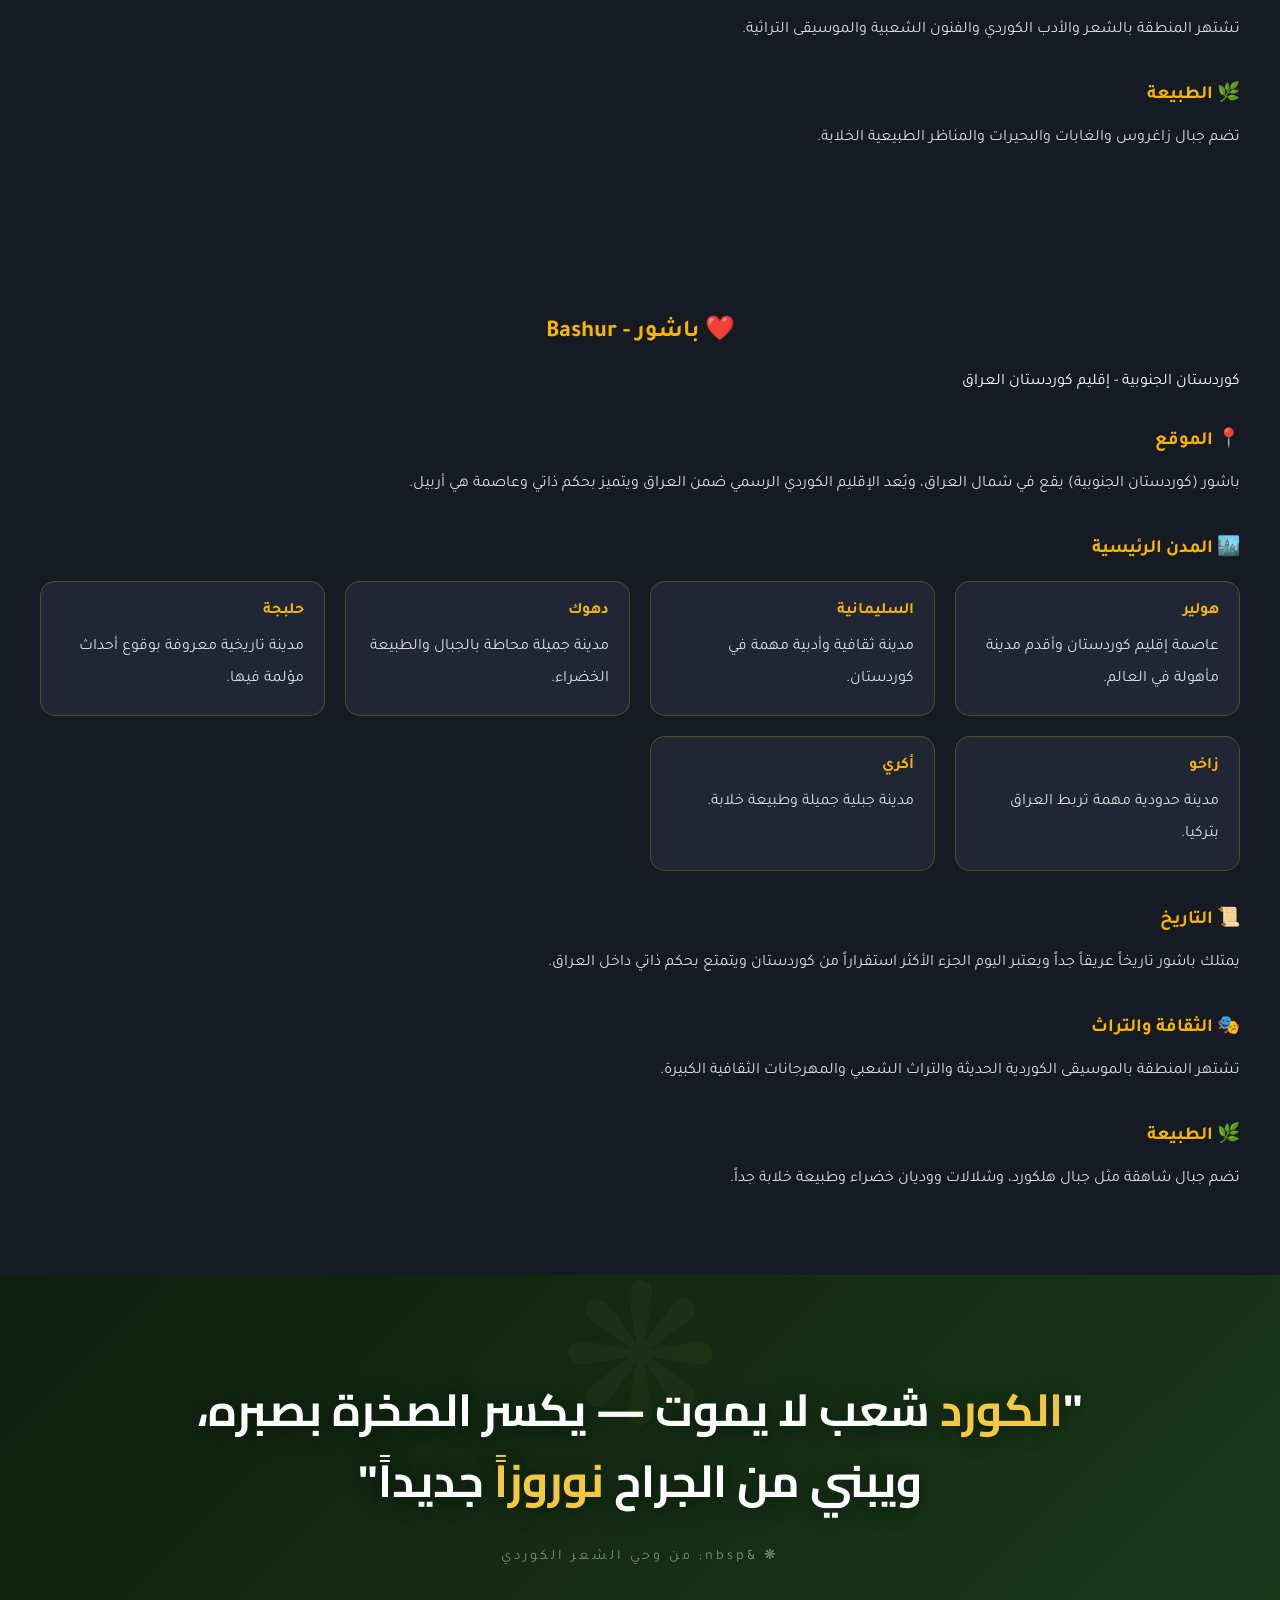
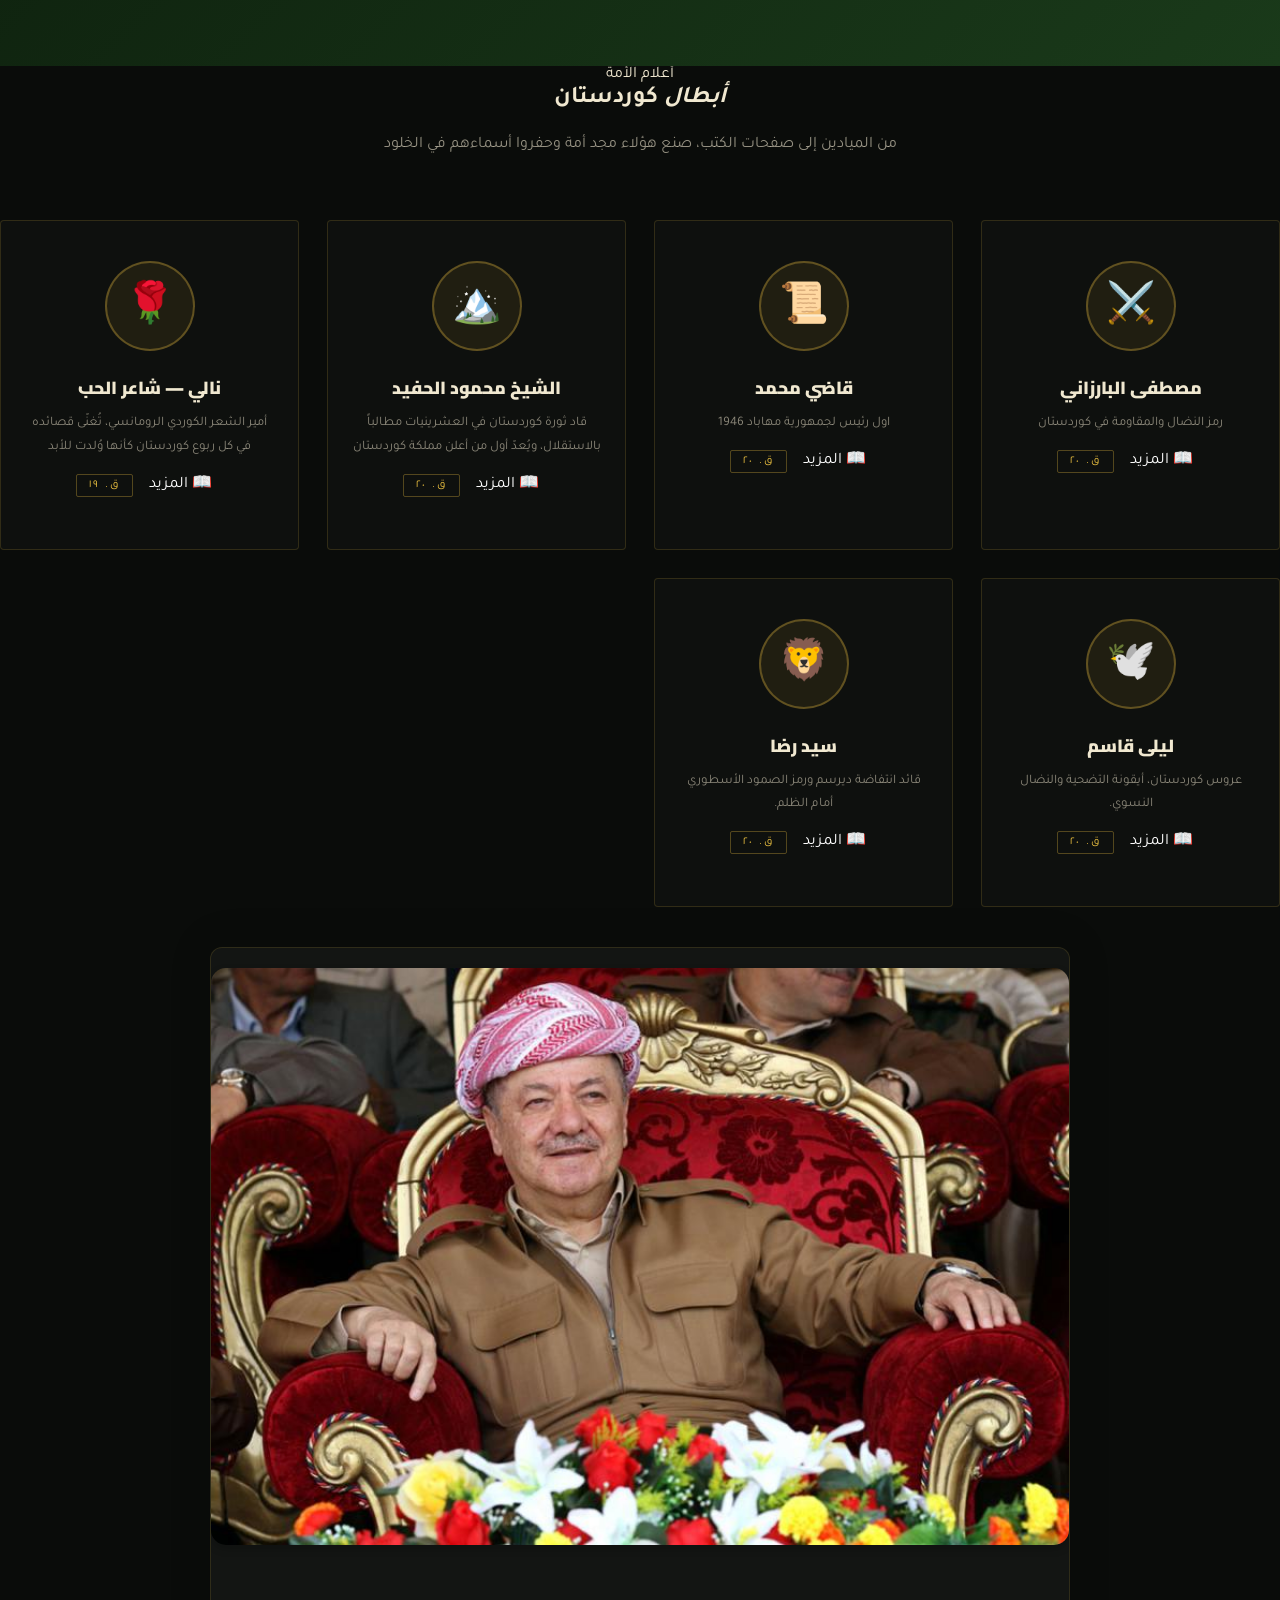
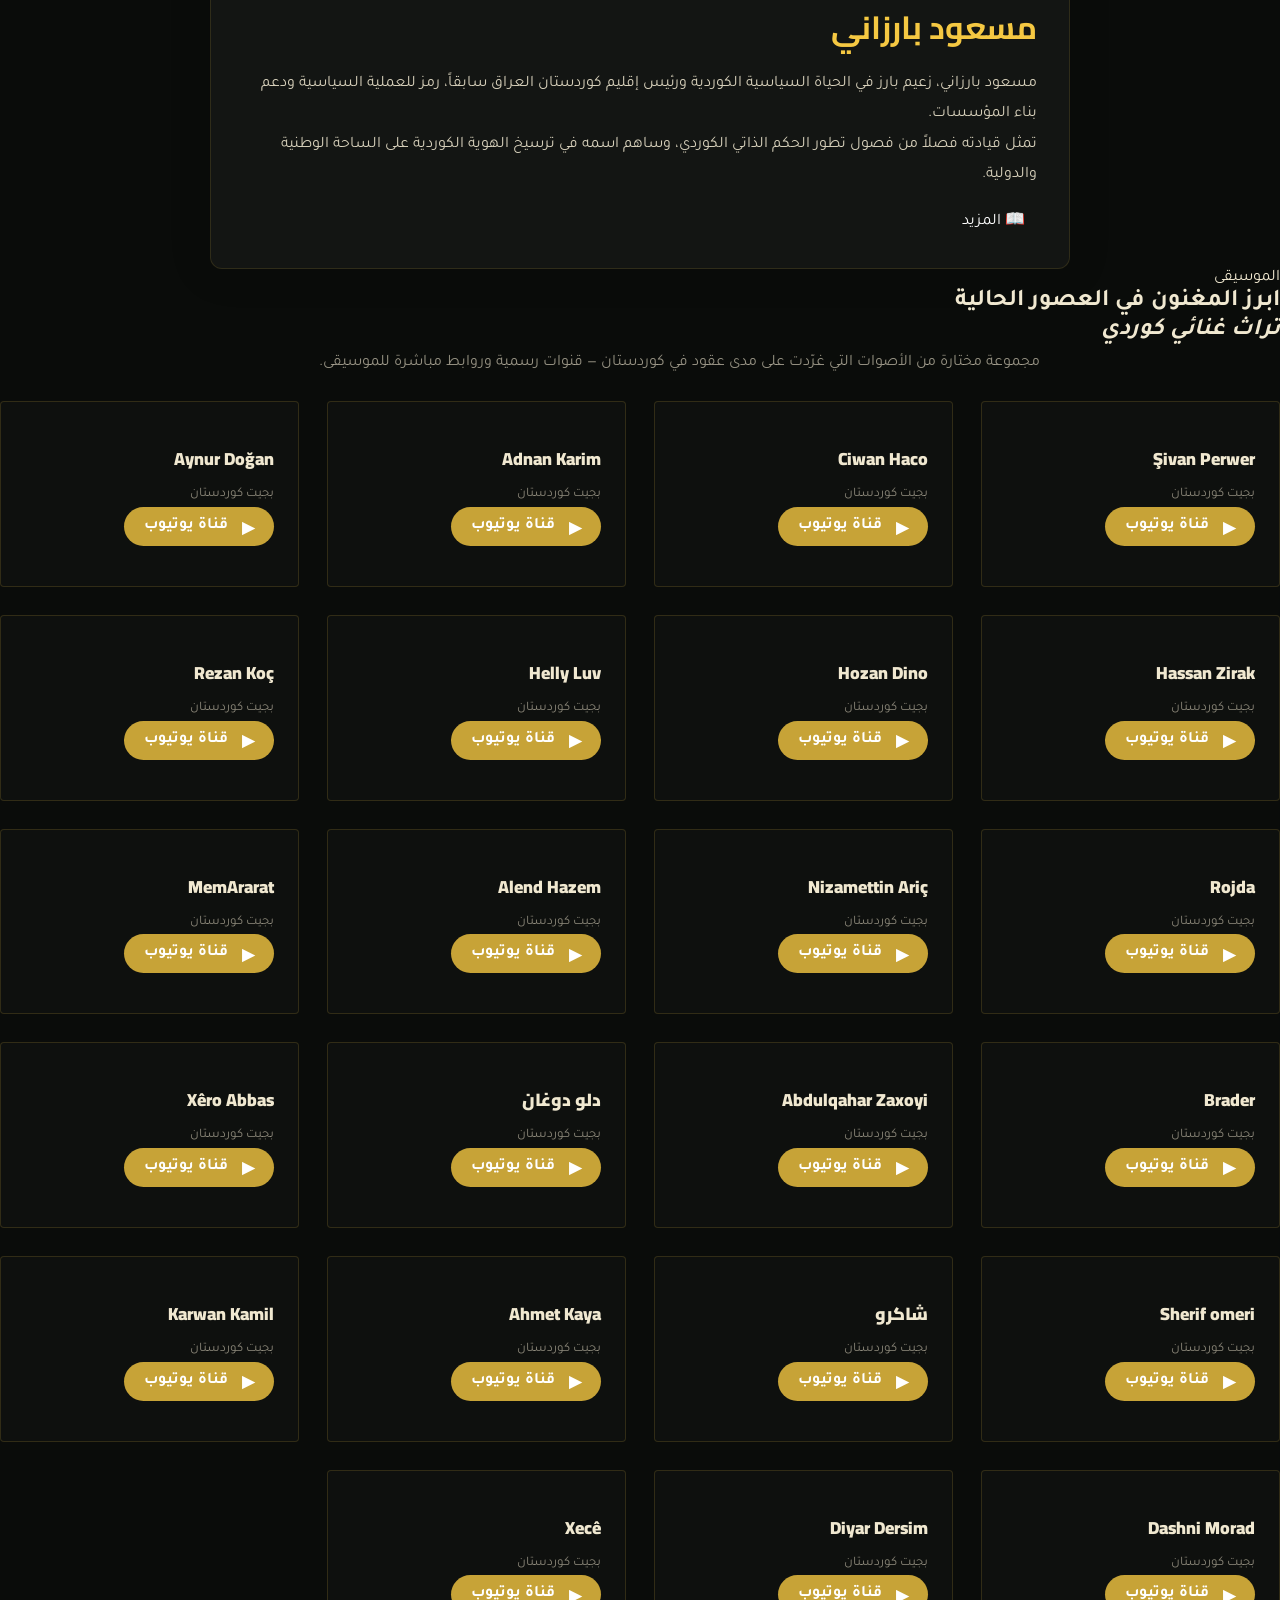
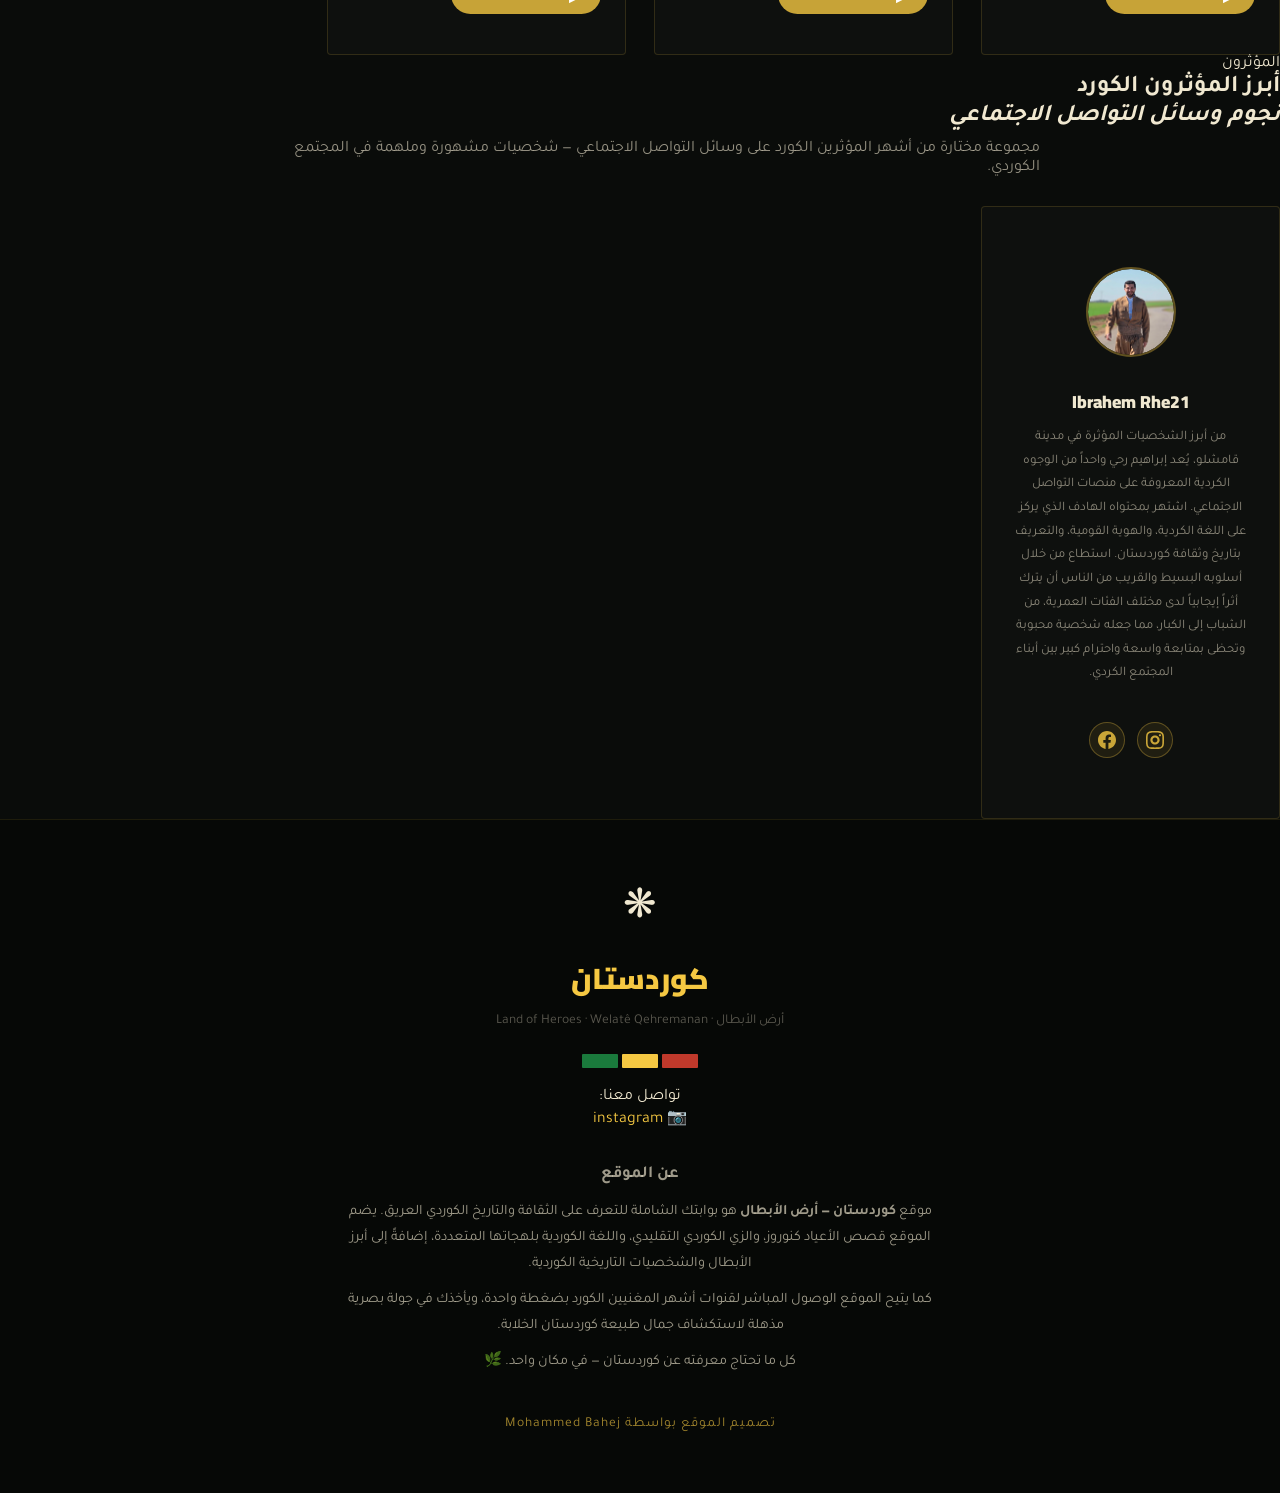
==== commit 84305081: "Add files via upload" ====
--- a/index.html
+++ b/index.html
@@ -8,15 +8,30 @@
     <meta http-equiv="X-UA-Compatible" content="IE=edge">
     <title> كوردستان - أرض الأبطال | تاريخ وثقافة ولغة كوردية </title>
     <meta name="description"
-        content="موقع كوردستان - أرض الأبطال، تعرف على التاريخ الكوردي والثقافة واللغة والأزياء والأماكن السياحية في كوردستان. اكتشف شخصيات تاريخية كوردية، السياحة في أربيل والسليمانية ودهوك.">
+        content="موقع كوردستان - أرض الأبطال يشرح التاريخ الكوردي والثقافة واللغة والأزياء والأماكن السياحية في كوردستان، مع قصص ومحتوى تعليمي عن اللغة الكوردية.">
     <meta name="keywords"
         content="كوردستان, تاريخ كوردستان, ثقافة كوردية, اللغة الكوردية, تعلم الكوردية, سياحة في كوردستان, أربيل, السليمانية, دهوك, روجافا, شخصيات كوردية, قاضي محمد, ملا مصطفى البارزاني, Kurdistan, Kurdish history, Kurdish language">
+    <meta name="robots" content="index,follow,max-image-preview:large,max-snippet:-1,max-video-preview:-1">
+    <meta name="theme-color" content="#0A0C0A">
+    <meta name="canonical" content="https://kurdistan1111.github.io/Kurdistan1/">
     <meta property="og:title" content="كوردستان - أرض الأبطال | تاريخ وثقافة ولغة كوردية">
-    <meta property="og:description" content="تعرف على التاريخ الكوردي والثقافة واللغة والأزياء والأماكن السياحية في كوردستان.">
+    <meta property="og:description"
+        content="تعرف على التاريخ الكوردي والثقافة واللغة والأزياء والأماكن السياحية في كوردستان.">
     <meta property="og:type" content="website">
+    <meta property="og:image" content="https://kurdistan1111.github.io/Kurdistan1/images/kurdistan-map.svg">
+    <meta property="og:url" content="https://kurdistan1111.github.io/Kurdistan1/">
+    <meta property="og:site_name" content="كوردستان - أرض الأبطال">
+    <meta property="og:locale" content="ar_AR">
     <meta name="twitter:card" content="summary_large_image">
     <meta name="twitter:title" content="كوردستان - أرض الأبطال">
     <meta name="twitter:description" content="اكتشف التاريخ، الثقافة، والشخصيات الكوردية العظيمة عبر موقع كوردستان.">
+    <meta name="twitter:image" content="https://kurdistan1111.github.io/Kurdistan1/images/kurdistan-map.svg">
+    <link rel="icon" type="image/svg+xml" href="favicon.svg">
+    <link rel="apple-touch-icon" href="favicon.svg">
+    <link rel="alternate" hreflang="ar" href="https://kurdistan1111.github.io/Kurdistan1/">
+    <link rel="alternate" hreflang="en" href="https://kurdistan1111.github.io/Kurdistan1/">
+    <link rel="alternate" hreflang="ku" href="https://kurdistan1111.github.io/Kurdistan1/">
+    <link rel="alternate" hreflang="x-default" href="https://kurdistan1111.github.io/Kurdistan1/">
     <link rel="preconnect" href="https://fonts.googleapis.com">
     <link rel="preconnect" href="https://fonts.gstatic.com" crossorigin>
     <link
@@ -24,6 +39,21 @@
         rel="stylesheet">
     <link rel="stylesheet" href="css/mohammed.css">
     <link rel="stylesheet" href="css/stories.css">
+
+    <script type="application/ld+json">
+    {
+      "@context": "https://schema.org",
+      "@type": "WebSite",
+      "name": "كوردستان - أرض الأبطال",
+      "url": "https://kurdistan1111.github.io/Kurdistan1/",
+      "description": "موقع تعليمي وثقافي عن كوردستان: التاريخ، الثقافة، اللغة الكوردية، والأبطال.",
+      "inLanguage": ["ar", "en", "ku"],
+      "publisher": {
+        "@type": "Organization",
+        "name": "Kurdistan"
+      }
+    }
+    </script>
 
     <style>
         :root {
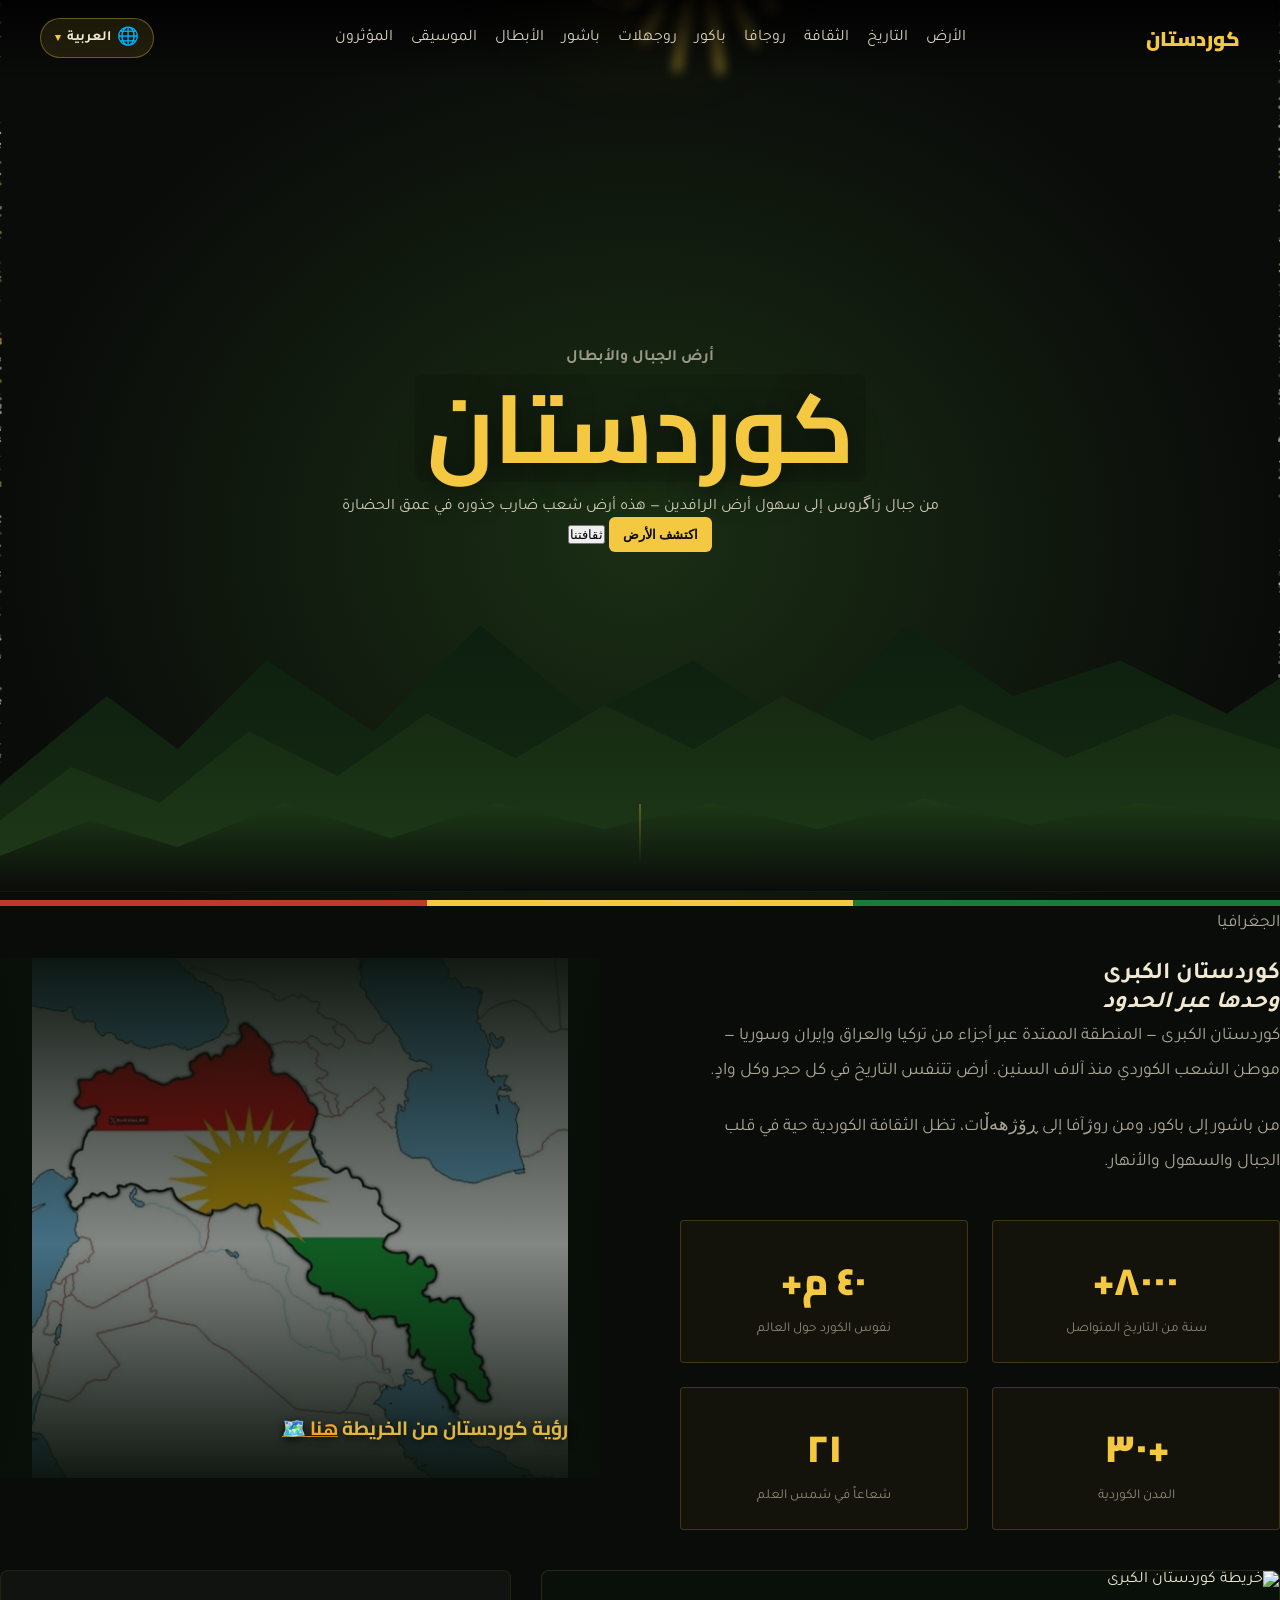
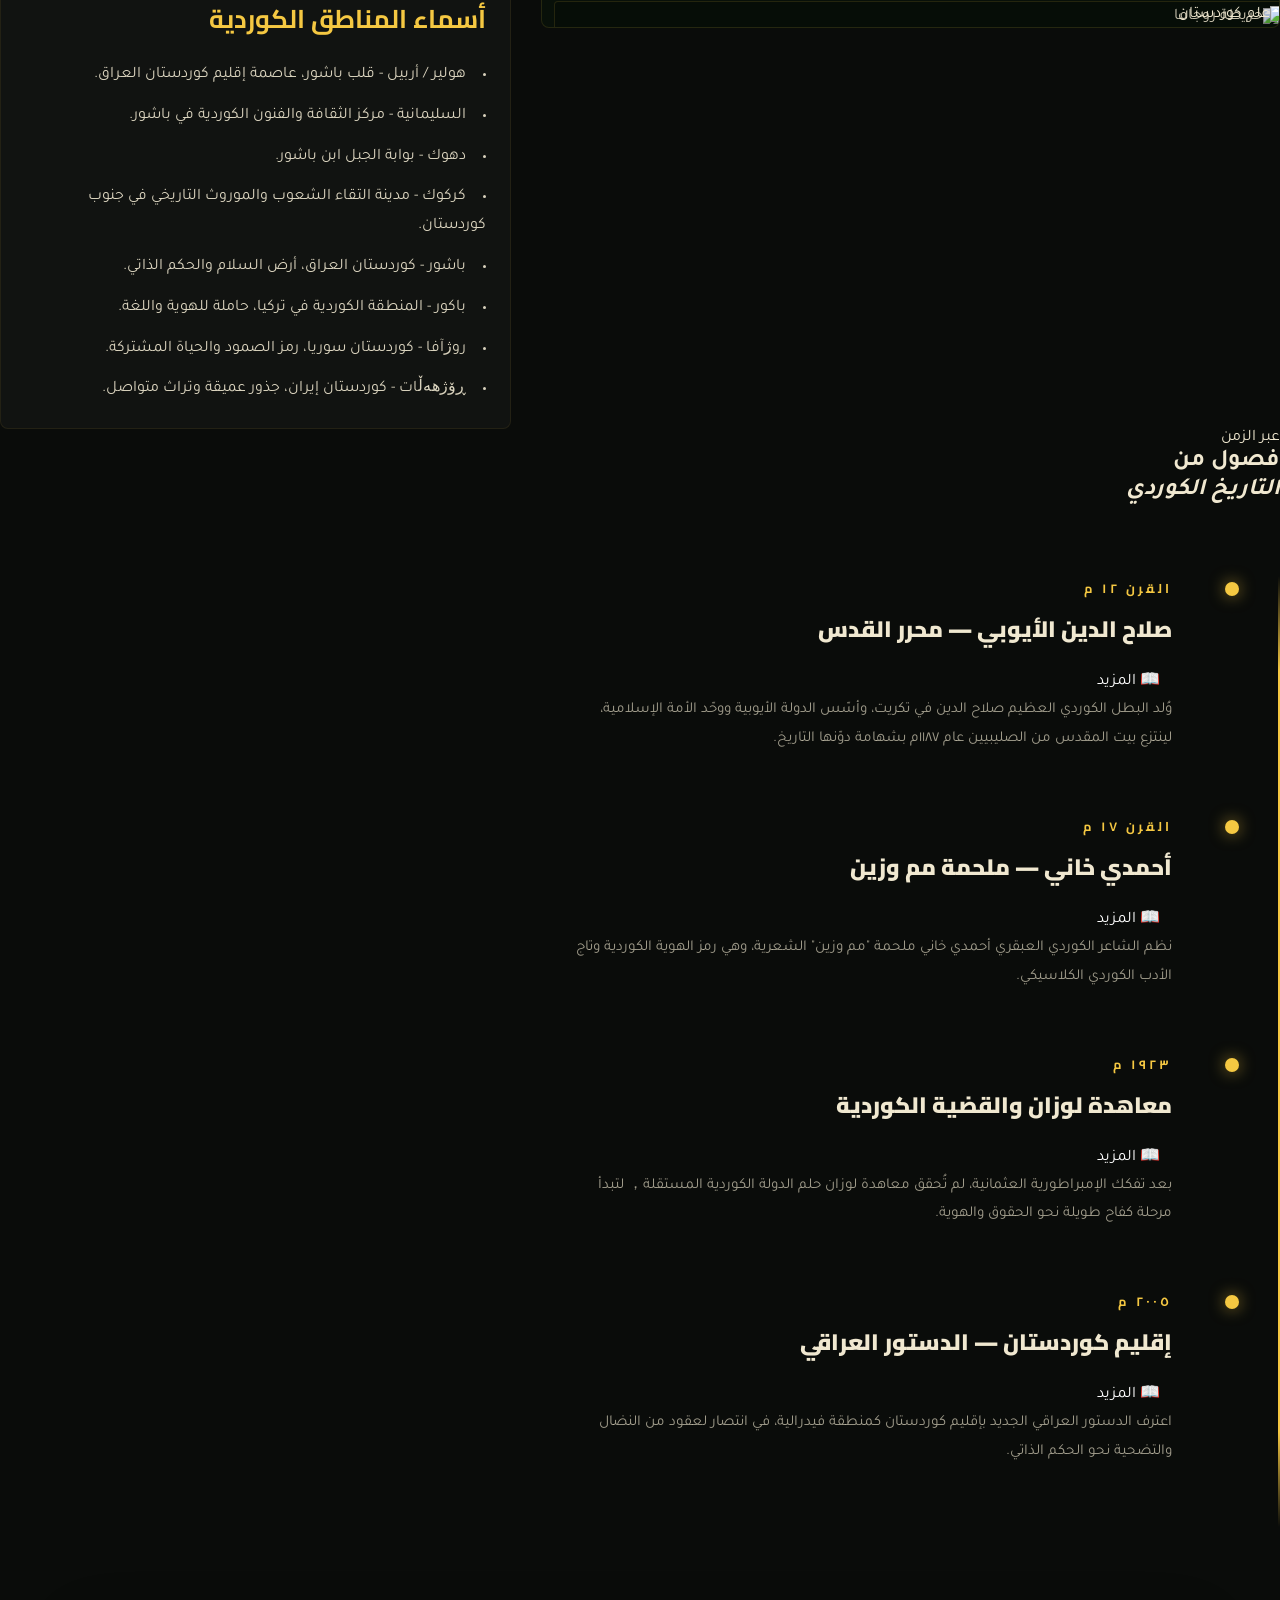
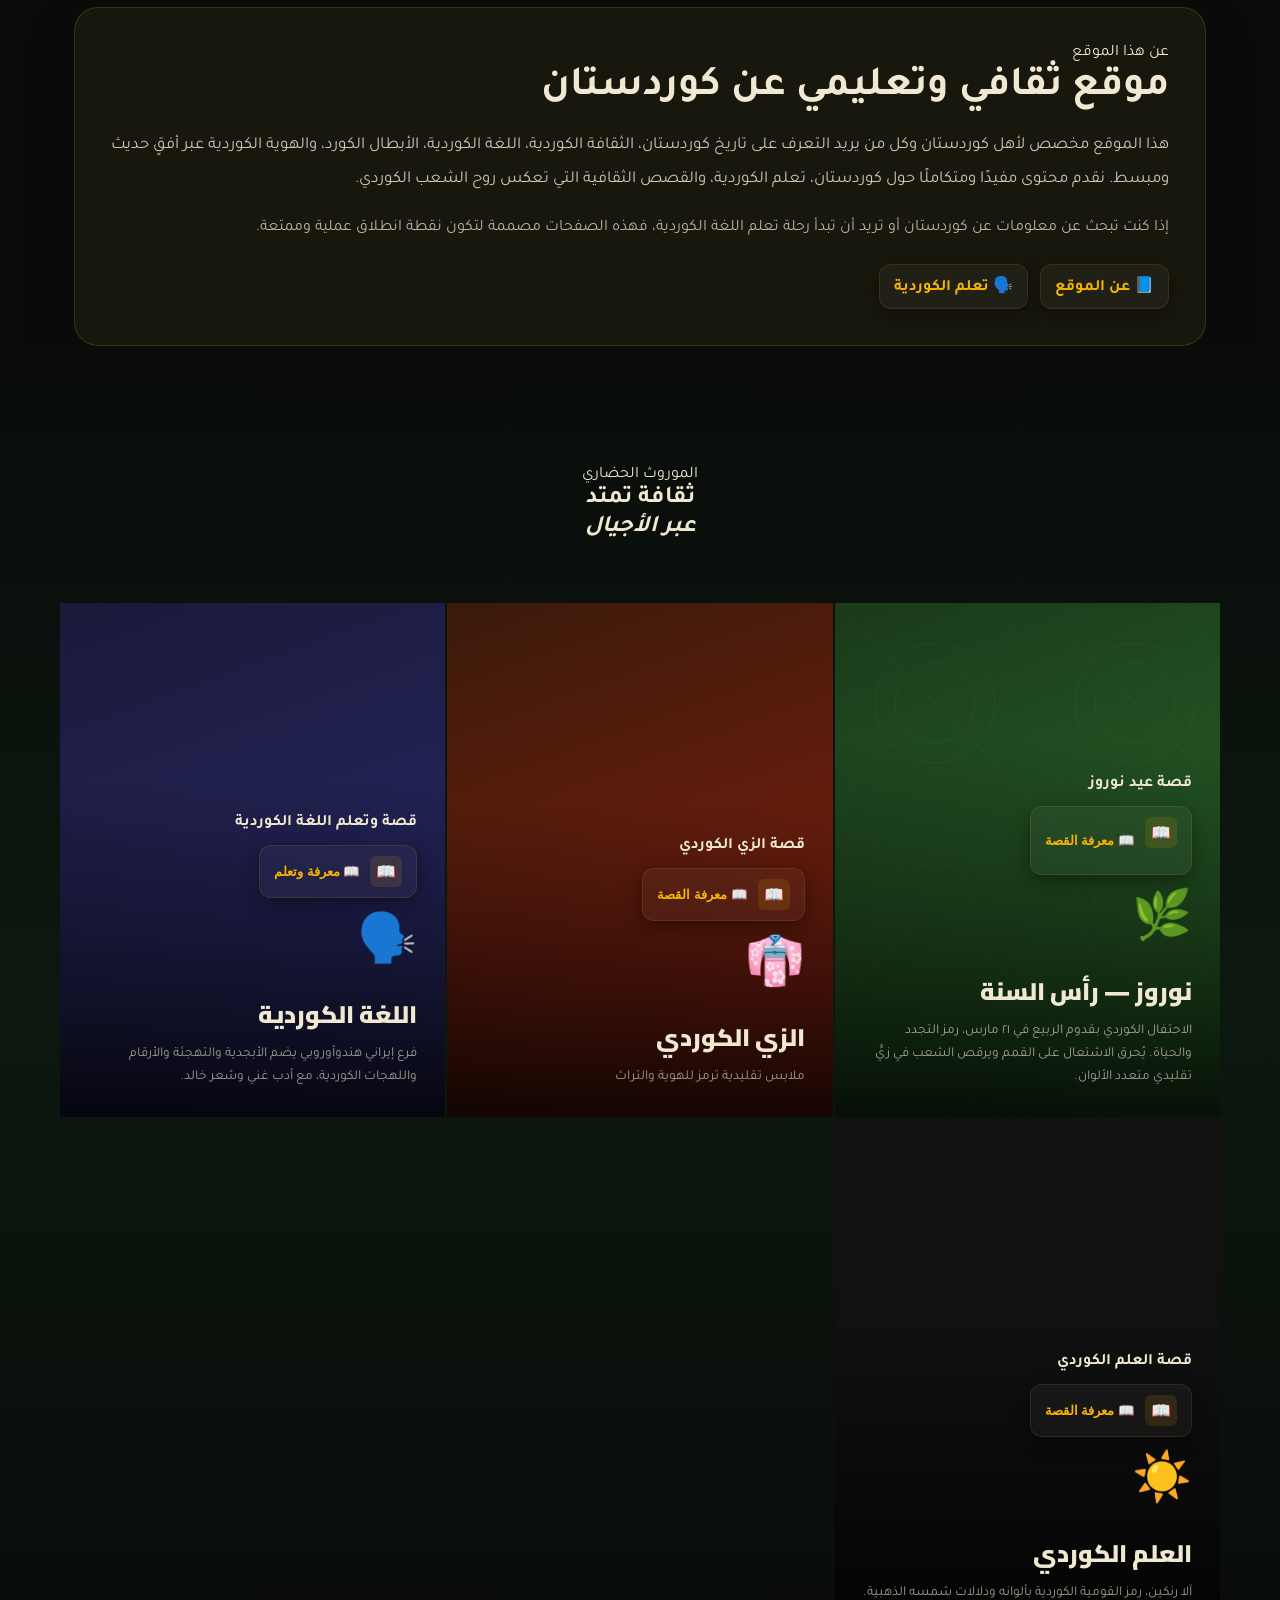
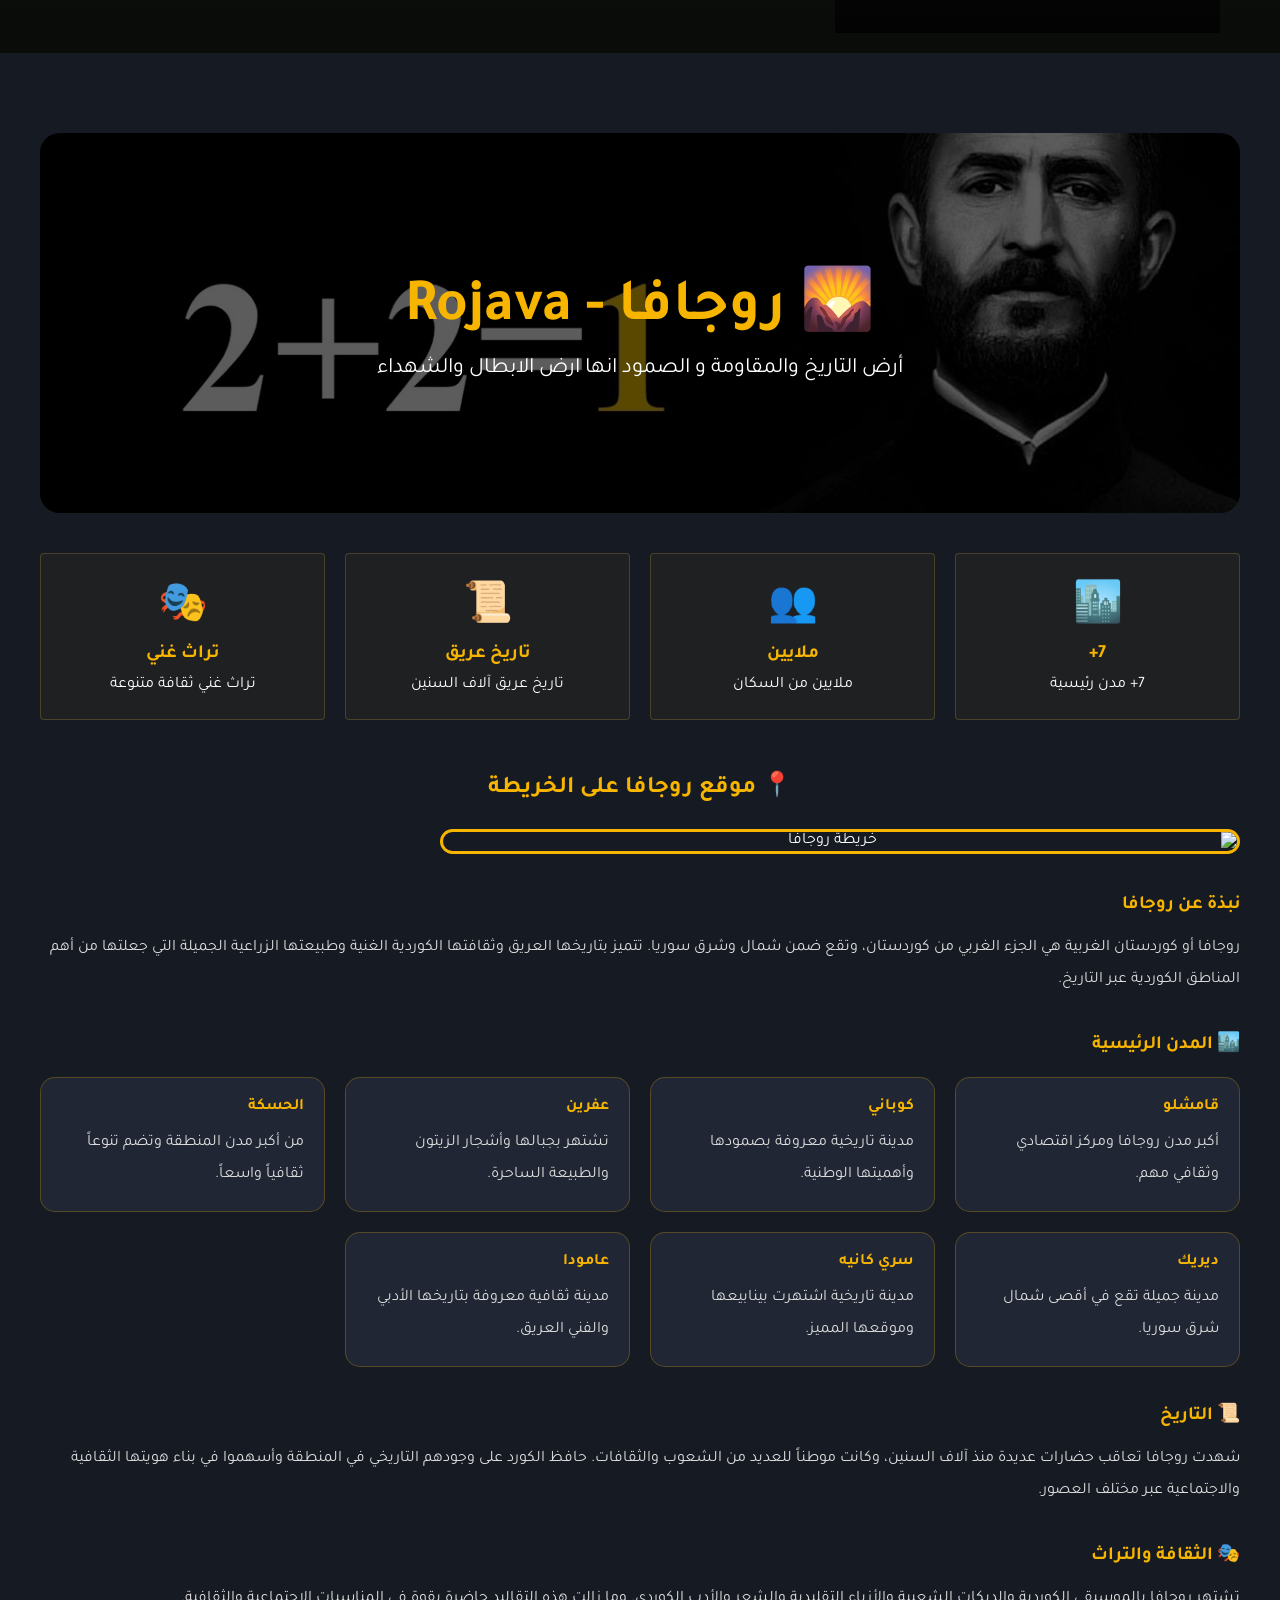
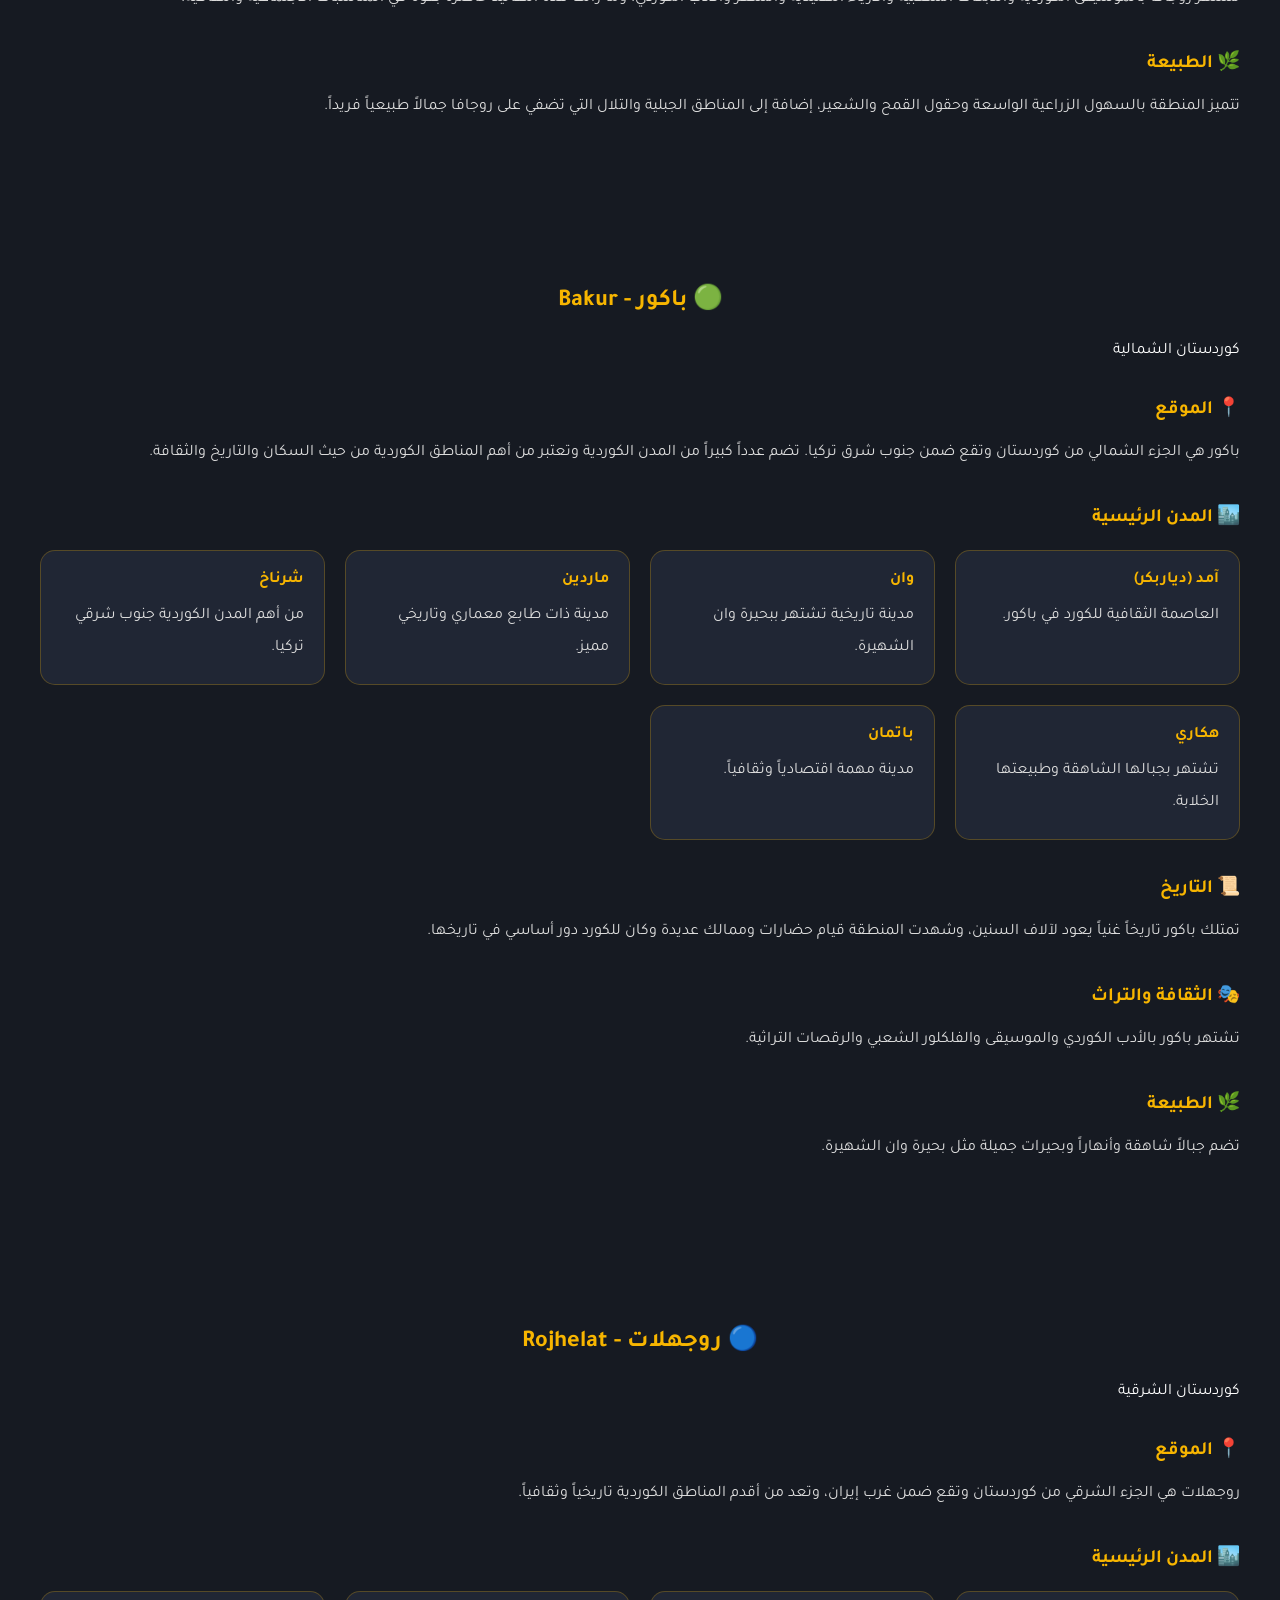
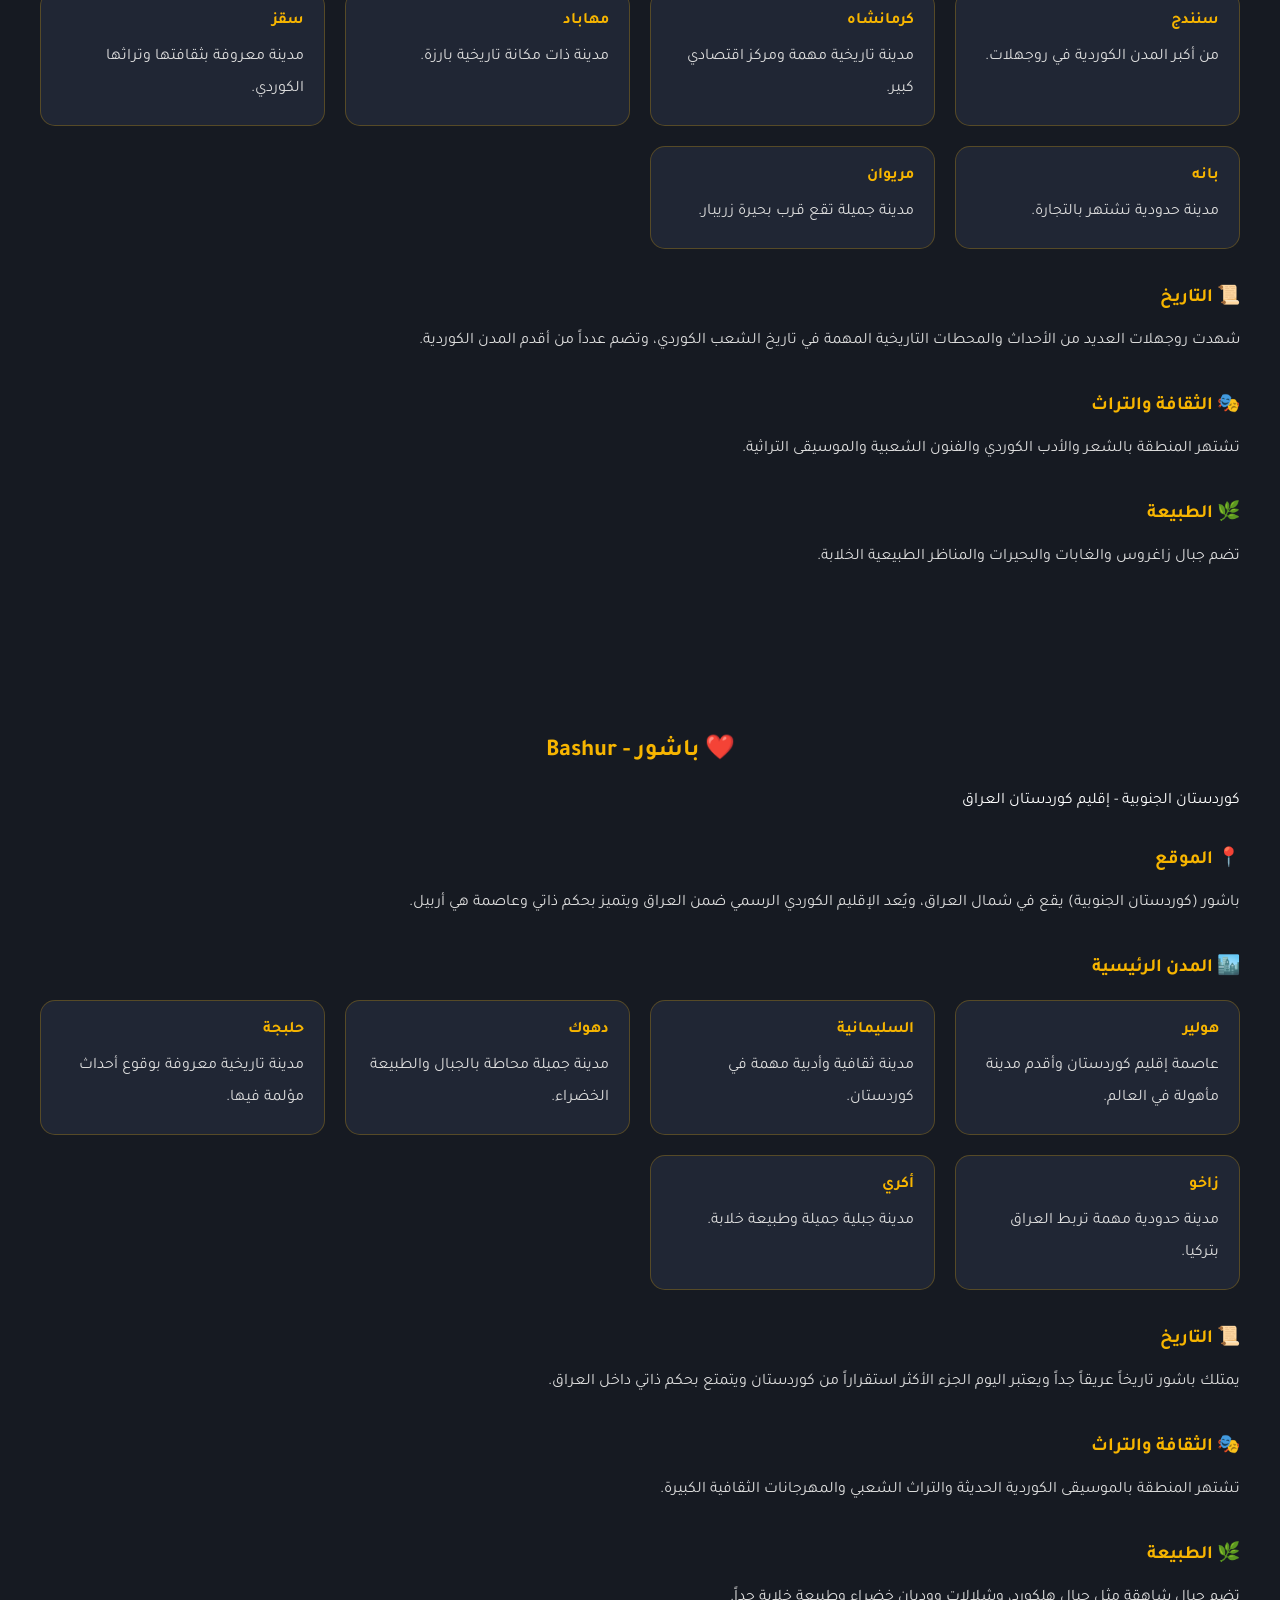
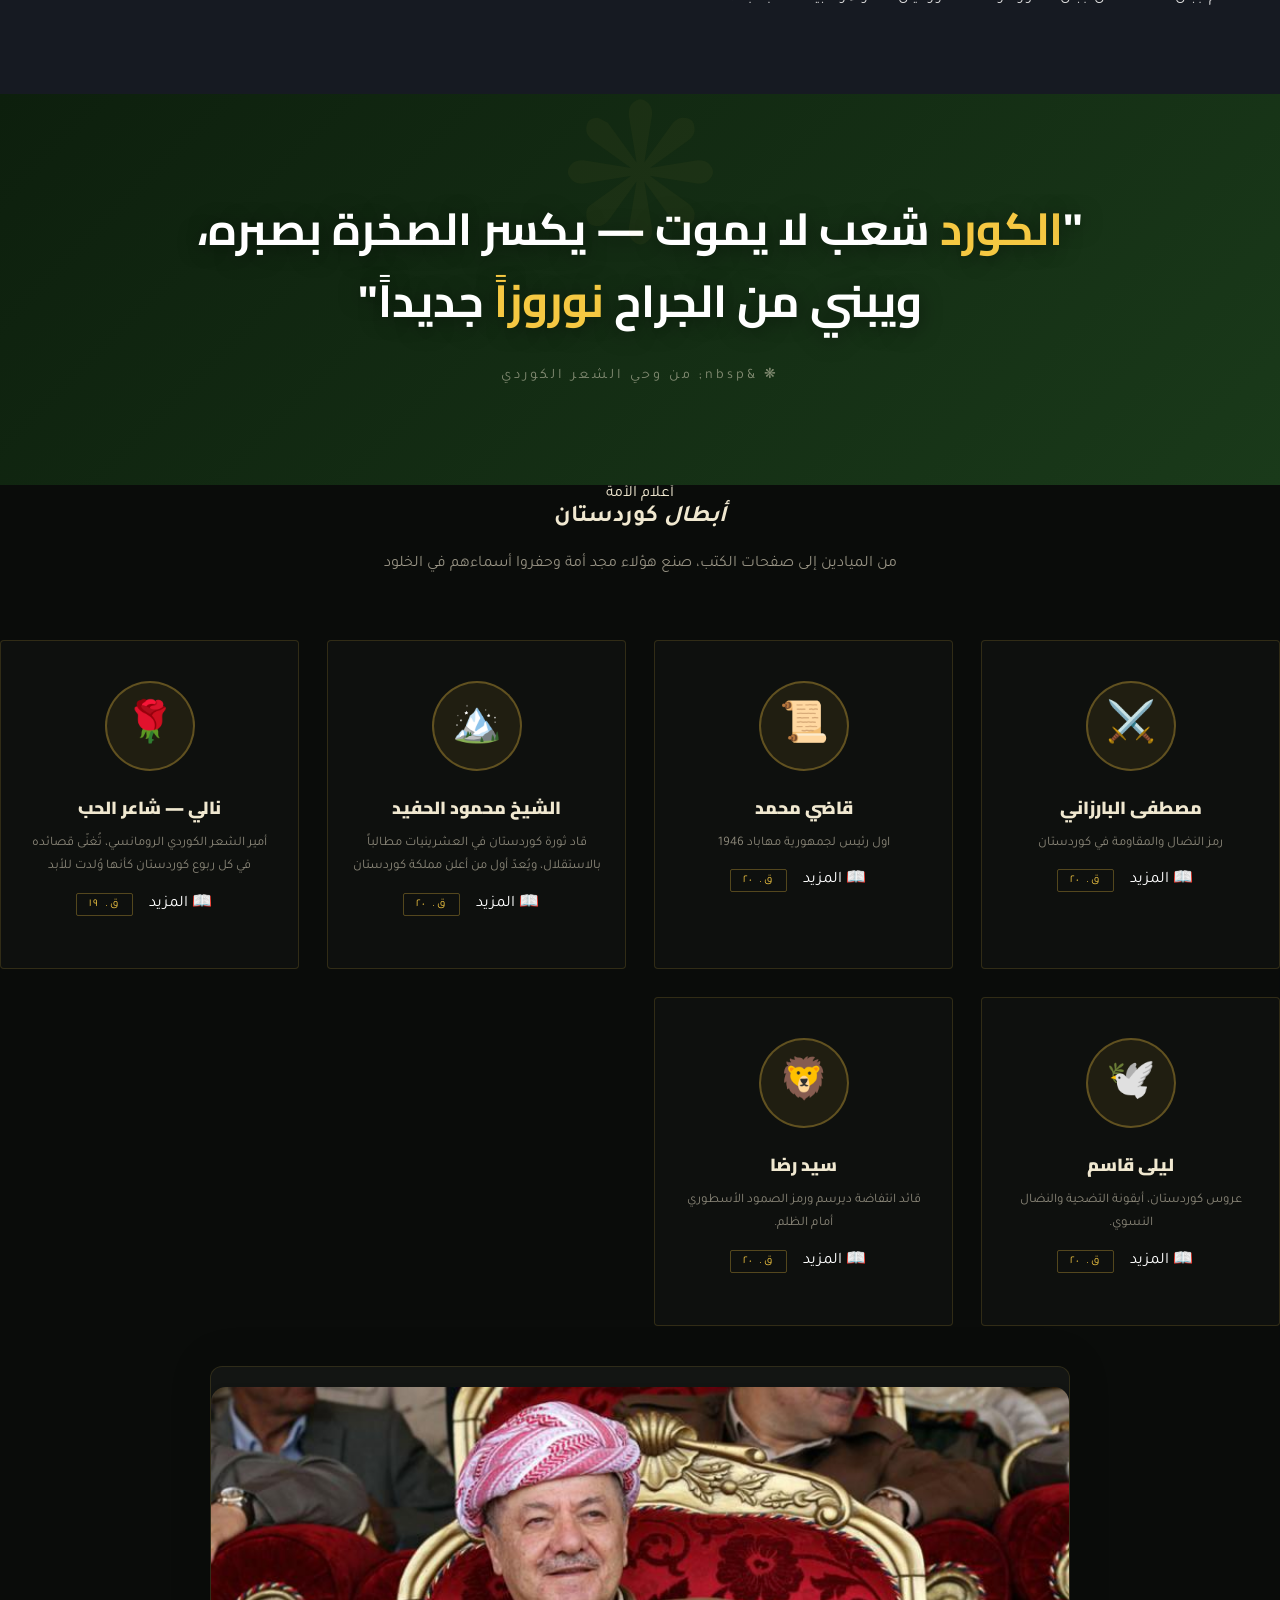
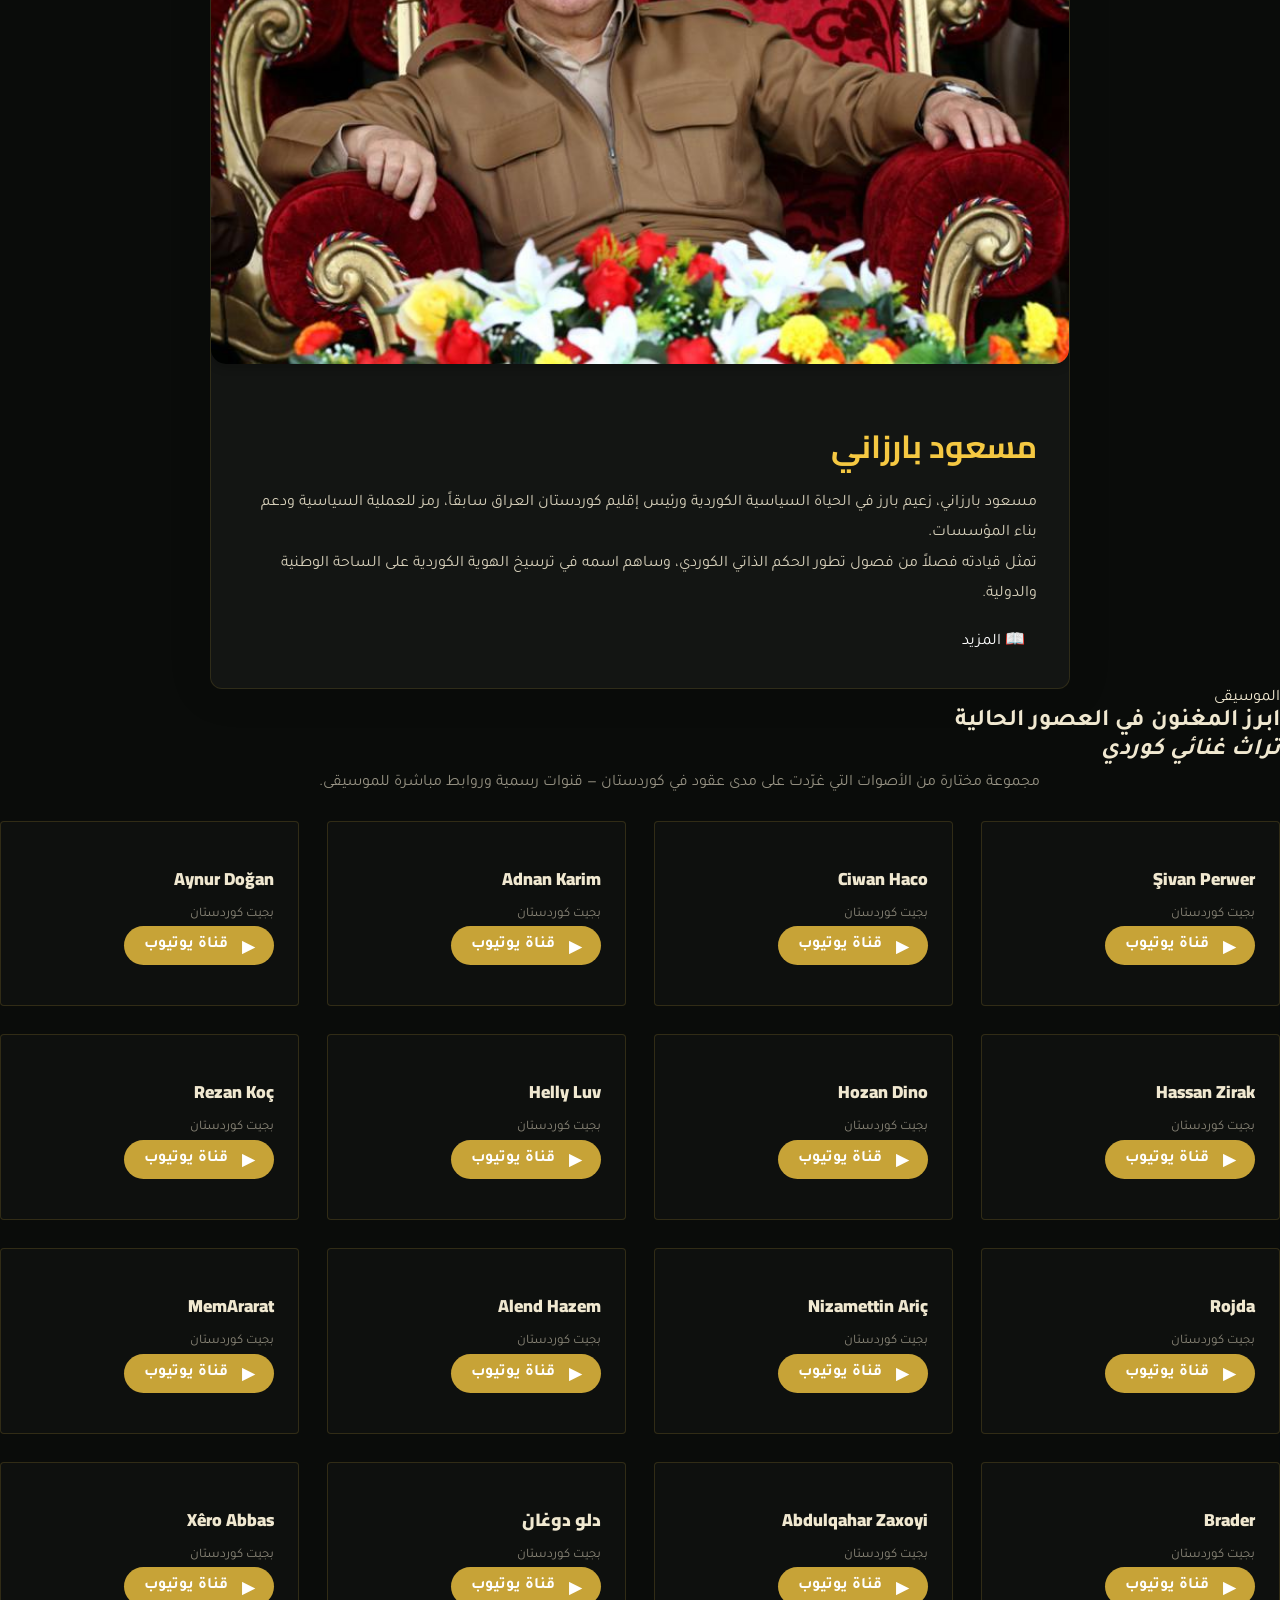
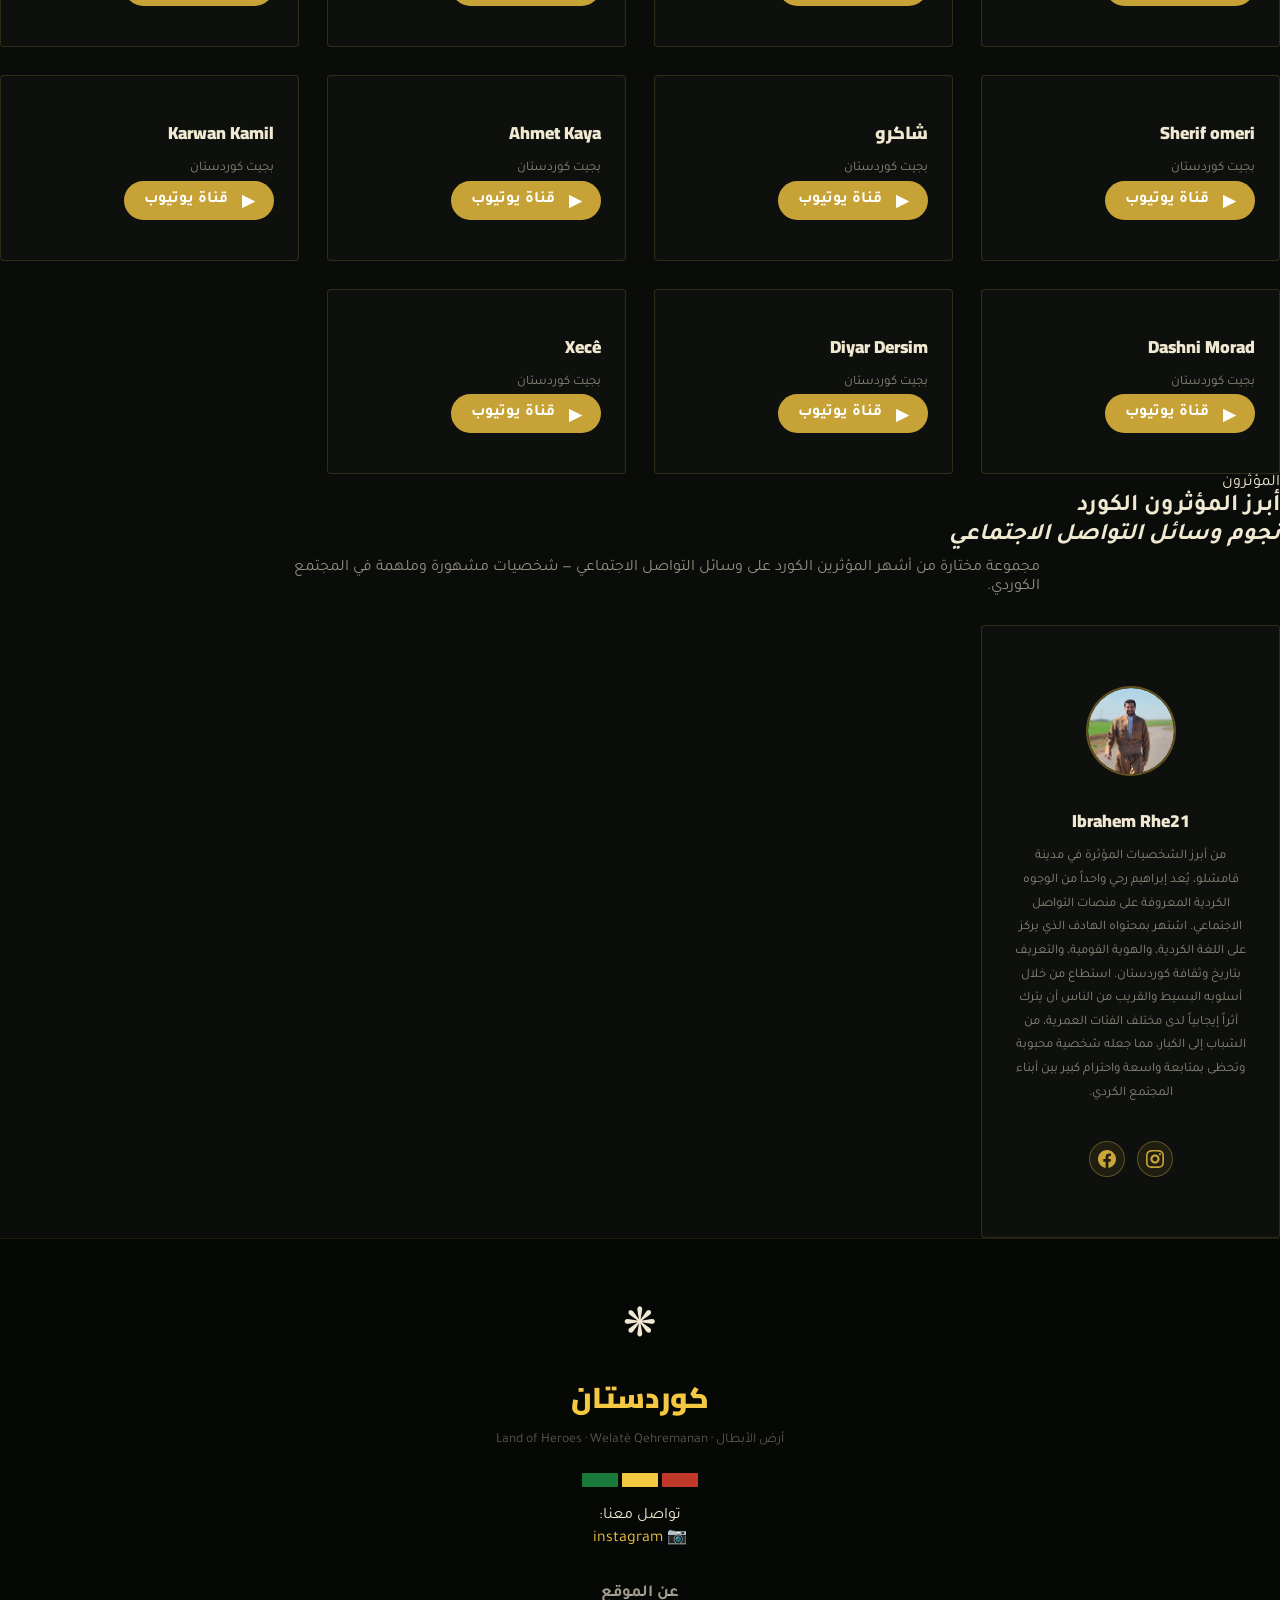
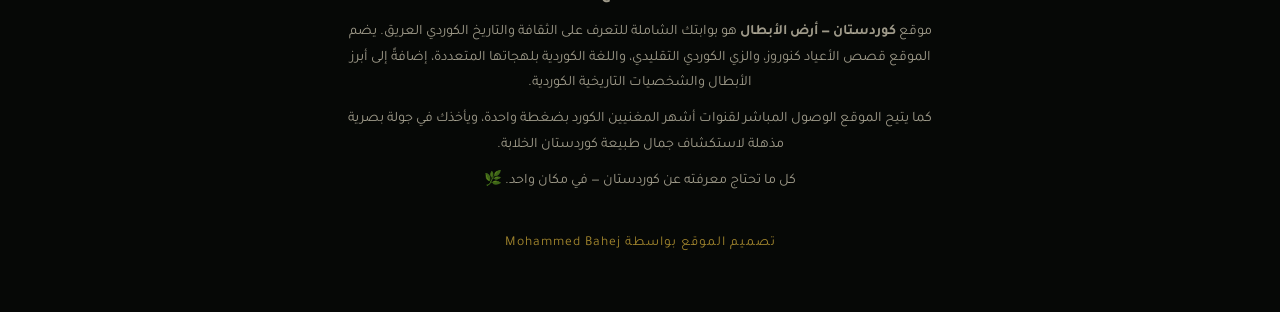
==== commit 00708f47: "Add files via upload" ====
--- a/index.html
+++ b/index.html
@@ -13,7 +13,9 @@
         content="كوردستان, تاريخ كوردستان, ثقافة كوردية, اللغة الكوردية, تعلم الكوردية, سياحة في كوردستان, أربيل, السليمانية, دهوك, روجافا, شخصيات كوردية, قاضي محمد, ملا مصطفى البارزاني, Kurdistan, Kurdish history, Kurdish language">
     <meta name="robots" content="index,follow,max-image-preview:large,max-snippet:-1,max-video-preview:-1">
     <meta name="theme-color" content="#0A0C0A">
+    <meta name="author" content="Mohammed Bahej">
     <meta name="canonical" content="https://kurdistan1111.github.io/Kurdistan1/">
+    <link rel="manifest" href="manifest.webmanifest">
     <meta property="og:title" content="كوردستان - أرض الأبطال | تاريخ وثقافة ولغة كوردية">
     <meta property="og:description"
         content="تعرف على التاريخ الكوردي والثقافة واللغة والأزياء والأماكن السياحية في كوردستان.">
@@ -1533,6 +1535,25 @@
             </div>
         </div>
     </section>
+
+    <section id="about-site" style="max-width:1180px; margin:0 auto; padding:80px 24px 0;">
+        <div class="reveal" style="background:rgba(245,200,66,0.06); border:1px solid rgba(245,200,66,0.16); border-radius:24px; padding:36px; box-shadow:0 18px 55px rgba(0,0,0,0.2);">
+            <p class="section-label">عن هذا الموقع</p>
+            <h2 class="section-title" style="font-size:clamp(1.8rem, 3.6vw, 2.6rem); margin-bottom:16px;">موقع ثقافي وتعليمي عن كوردستان</h2>
+            <p style="font-size:1.05rem; line-height:2; color:rgba(240,232,208,0.84); margin-bottom:16px;">
+                هذا الموقع مخصص لأهل كوردستان وكل من يريد التعرف على تاريخ كوردستان، الثقافة الكوردية، اللغة الكوردية، الأبطال الكورد، والهوية الكوردية عبر أفقٍ حديث ومبسط.
+                نقدم محتوى مفيدًا ومتكاملًا حول كوردستان، تعلم الكوردية، والقصص الثقافية التي تعكس روح الشعب الكوردي.
+            </p>
+            <p style="font-size:1rem; line-height:2; color:rgba(240,232,208,0.74); margin-bottom:20px;">
+                إذا كنت تبحث عن معلومات عن كوردستان أو تريد أن تبدأ رحلة تعلم اللغة الكوردية، فهذه الصفحات مصممة لتكون نقطة انطلاق عملية وممتعة.
+            </p>
+            <div class="btn-group" style="display:flex; flex-wrap:wrap; gap:12px;">
+                <a class="story-btn" href="about.html" style="text-decoration:none; display:inline-flex; align-items:center; gap:8px;">📘 عن الموقع</a>
+                <a class="story-btn" href="learn.html" style="text-decoration:none; display:inline-flex; align-items:center; gap:8px;">🗣️ تعلم الكوردية</a>
+            </div>
+        </div>
+    </section>
+
     <!-- CULTURE -->
     <div
         style="background: linear-gradient(180deg, var(--dark) 0%, rgba(26,122,60,0.05) 50%, var(--dark) 100%); padding: 0 0 20px;">
